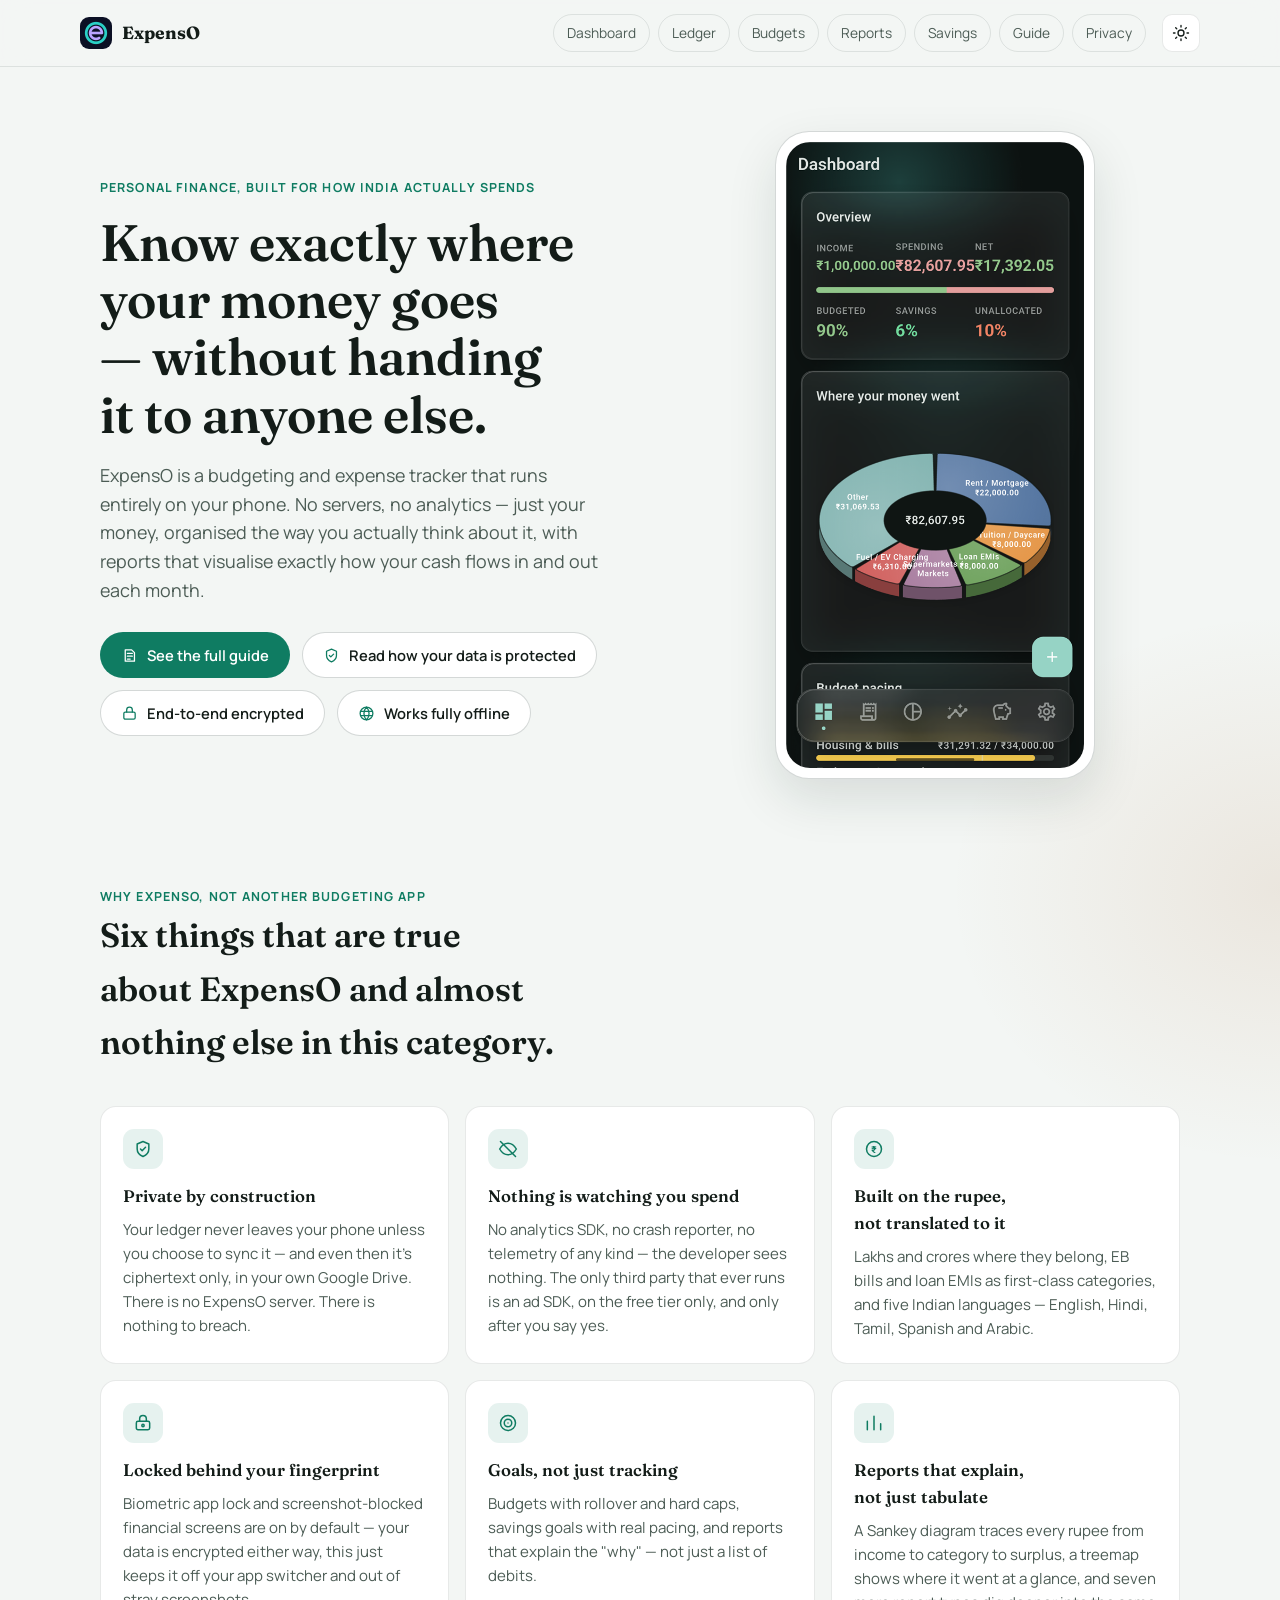
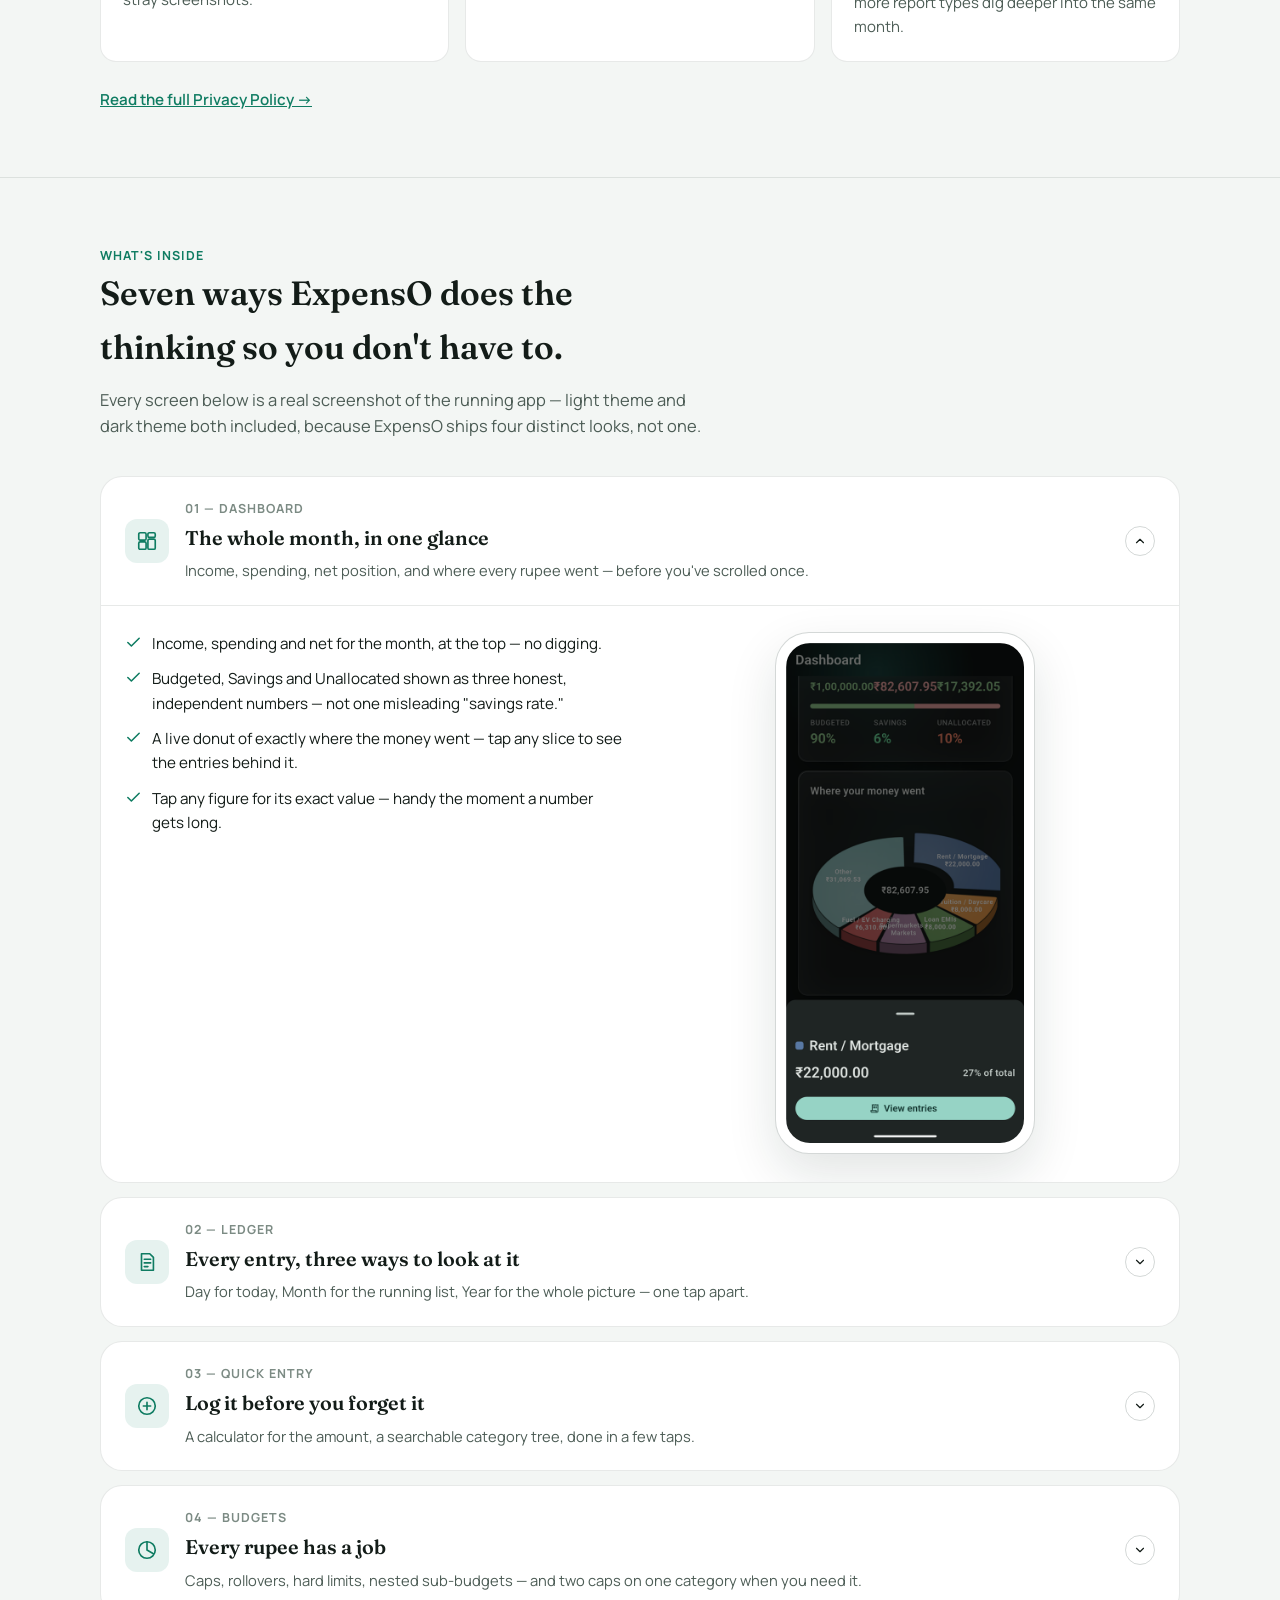
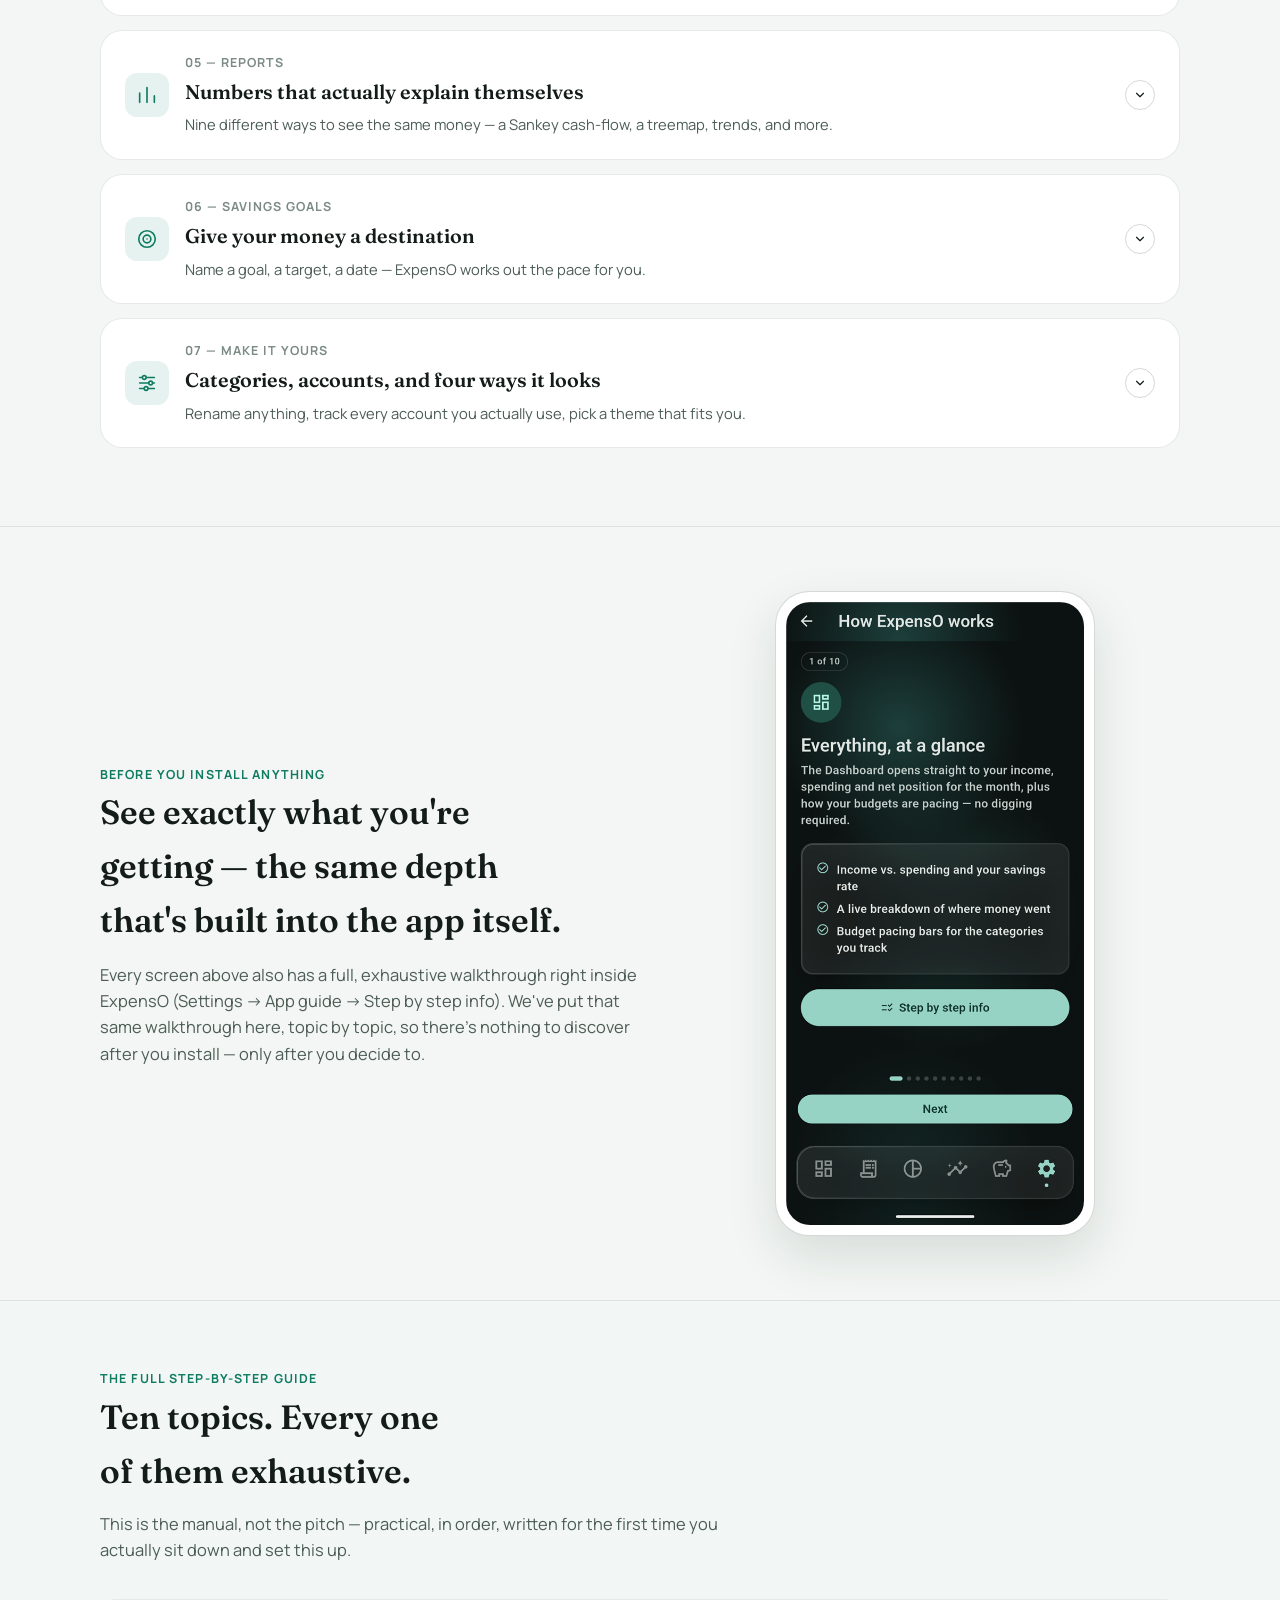
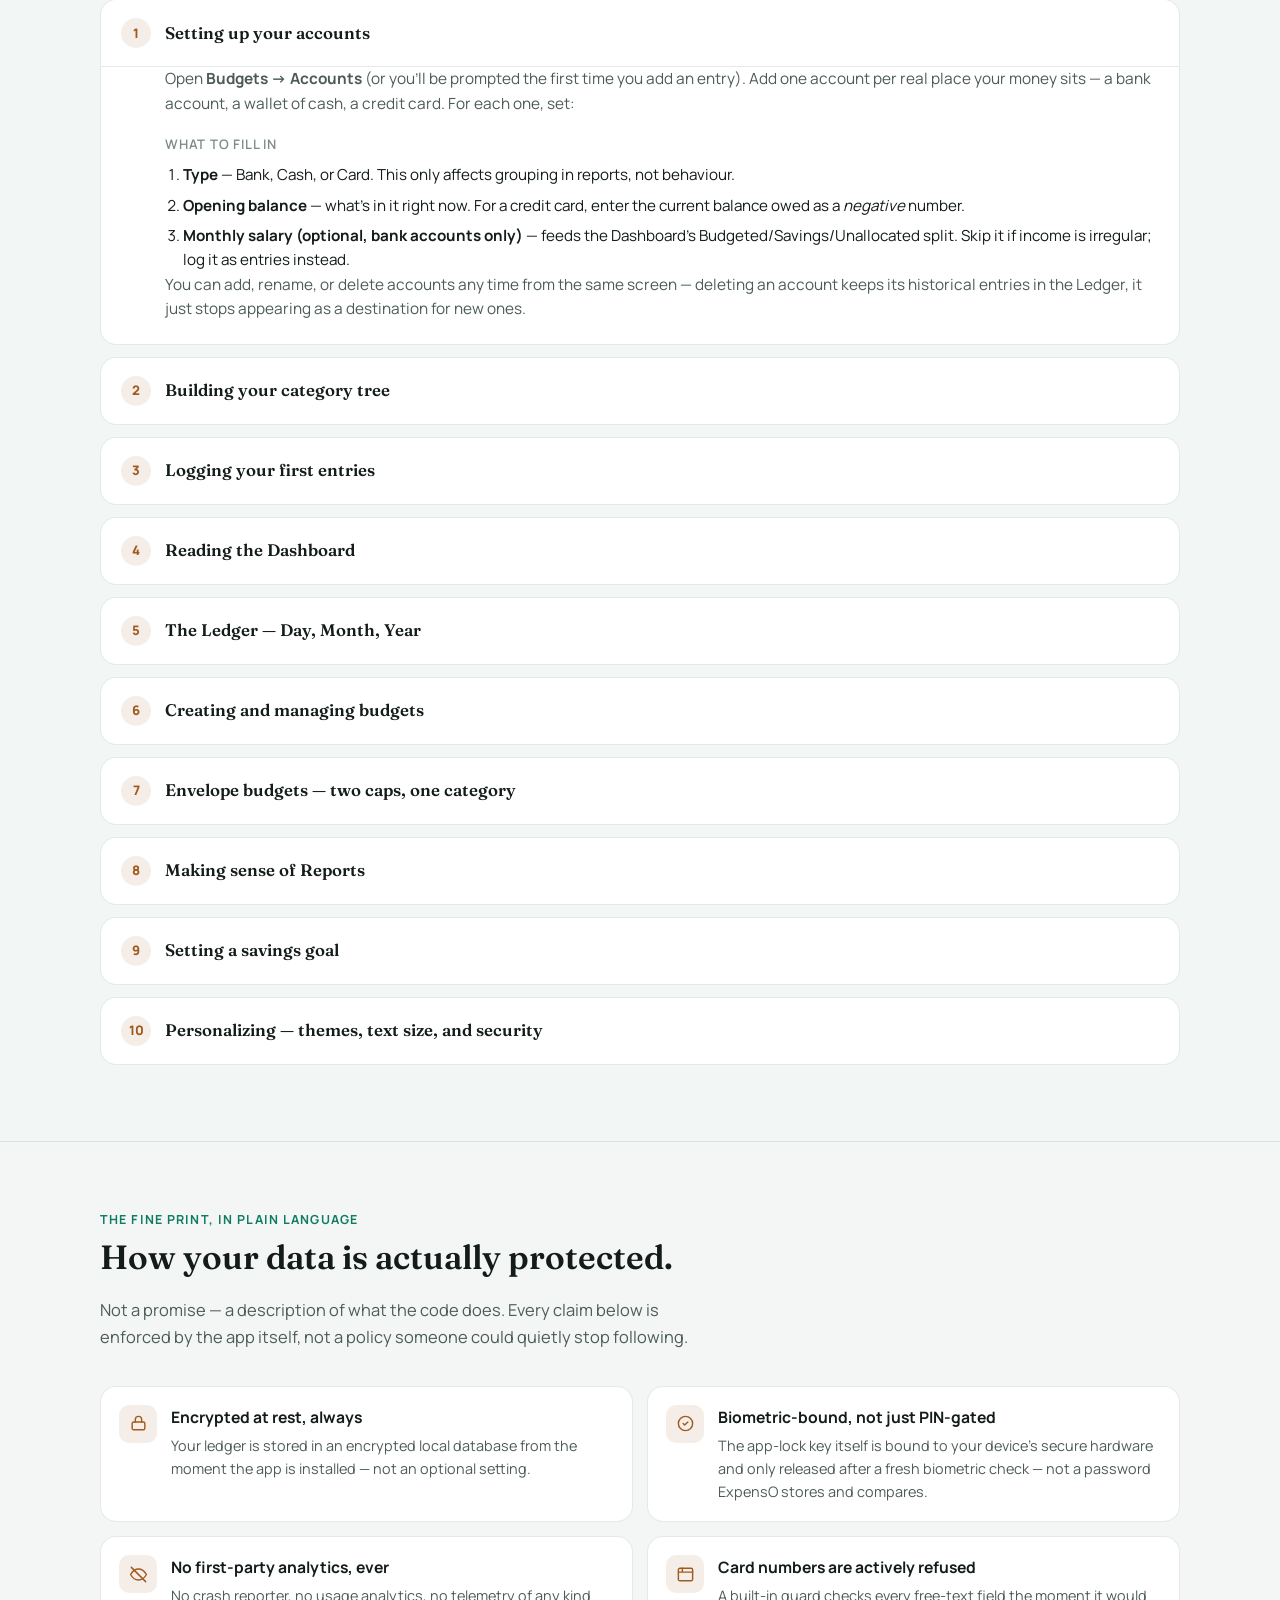
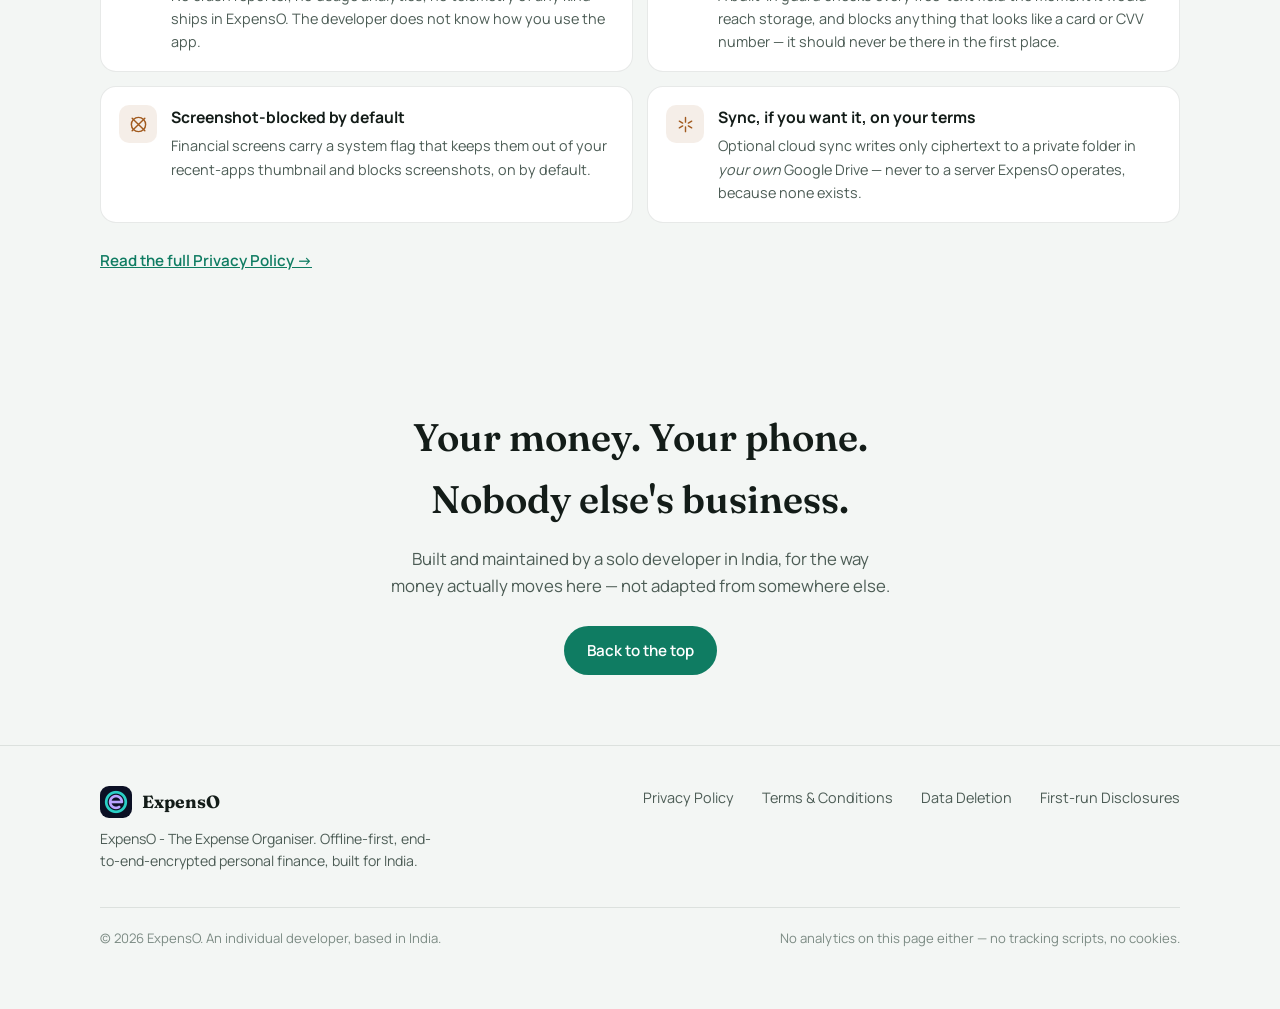
==== index.html @ 87be59f3 "Revise landing page: real app icon, drop payment/lifestyle copy, unify hero pills - Header/footer ma" ====
<!doctype html>
<html lang="en">
<head>
<meta charset="utf-8">
<meta name="viewport" content="width=device-width, initial-scale=1">
<title>ExpensO — the offline, encrypted expense tracker built for how India spends</title>
<meta name="description" content="ExpensO is a budgeting and expense-tracking app that runs entirely on your phone — no servers, no analytics. EMIs and EB bills as real categories, envelope budgets, and reports that visualise your cash flow, from a Sankey diagram to a spending treemap.">
<meta property="og:type" content="website">
<meta property="og:title" content="ExpensO — the offline, encrypted expense tracker built for India">
<meta property="og:description" content="Know exactly where your money goes, without handing it to anyone else. No servers, no analytics — just clear reports on how your money actually flows.">
<meta property="og:image" content="images/social-card.png">
<meta name="twitter:card" content="summary_large_image">
<link rel="icon" type="image/png" href="images/app-icon.png">
<link rel="apple-touch-icon" href="images/app-icon.png">
<link rel="stylesheet" href="landing.css">
</head>
<body>

<header class="site">
  <div class="wrap bar">
    <a class="brand" href="#top"><img class="mark" src="images/app-icon.png" width="32" height="32" alt="" loading="eager"> ExpensO</a>
    <nav class="chipnav" aria-label="Section navigation">
      <a href="#dashboard">Dashboard</a>
      <a href="#ledger">Ledger</a>
      <a href="#budgets">Budgets</a>
      <a href="#reports">Reports</a>
      <a href="#savings">Savings</a>
      <a href="#guide">Guide</a>
      <a href="#security">Privacy</a>
    </nav>
    <button class="theme-toggle" id="theme-toggle" type="button" aria-label="Toggle light and dark theme">
      <svg class="i-moon" viewBox="0 0 24 24" fill="none" stroke="currentColor" stroke-width="1.8" stroke-linecap="round" stroke-linejoin="round"><path d="M21 12.8A9 9 0 1 1 11.2 3a7 7 0 0 0 9.8 9.8z"/></svg>
      <svg class="i-sun" viewBox="0 0 24 24" fill="none" stroke="currentColor" stroke-width="1.8" stroke-linecap="round" stroke-linejoin="round"><circle cx="12" cy="12" r="4"/><path d="M12 2v2M12 20v2M4.9 4.9l1.4 1.4M17.7 17.7l1.4 1.4M2 12h2M20 12h2M4.9 19.1l1.4-1.4M17.7 6.3l1.4-1.4"/></svg>
    </button>
  </div>
</header>

<main id="top">

  <!-- ============================================================ HERO -->
  <section class="hero no-border">
    <div class="wrap hero-grid">
      <div>
        <span class="eyebrow">Personal finance, built for how India actually spends</span>
        <h1>Know exactly where your money goes — without handing it to anyone else.</h1>
        <p class="lede">ExpensO is a budgeting and expense tracker that runs entirely on your phone. No servers, no analytics — just your money, organised the way you actually think about it, with reports that visualise exactly how your cash flows in and out each month.</p>
        <div class="pill-row">
          <a class="pill pill-primary" href="#guide"><svg viewBox="0 0 24 24" fill="none" stroke="currentColor" stroke-width="1.8" stroke-linecap="round" stroke-linejoin="round"><path d="M6 4h9l4 4v12H6z"/><path d="M9 9h7M9 13h7M9 17h4"/></svg>See the full guide</a>
          <a class="pill" href="#security"><svg viewBox="0 0 24 24" fill="none" stroke="currentColor" stroke-width="1.8" stroke-linecap="round" stroke-linejoin="round"><path d="M12 3l7 3v6c0 5-3.5 7.5-7 9-3.5-1.5-7-4-7-9V6z"/><path d="M9 12l2 2 4-4"/></svg>Read how your data is protected</a>
          <span class="pill"><svg viewBox="0 0 24 24" fill="none" stroke="currentColor" stroke-width="1.8" stroke-linecap="round" stroke-linejoin="round"><rect x="4" y="10" width="16" height="10" rx="2"/><path d="M8 10V7a4 4 0 0 1 8 0v3"/></svg>End-to-end encrypted</span>
          <span class="pill"><svg viewBox="0 0 24 24" fill="none" stroke="currentColor" stroke-width="1.8" stroke-linecap="round" stroke-linejoin="round"><circle cx="12" cy="12" r="9"/><path d="M4.6 9h14.8M4.6 15h14.8M12 3a13 13 0 0 1 0 18M12 3a13 13 0 0 0 0 18"/></svg>Works fully offline</span>
        </div>
      </div>
      <div class="hero-visual">
        <div class="phone phone-lg">
          <img src="images/dashboard-overview.png" width="560" height="1177" alt="ExpensO Dashboard showing ₹1,00,000 income, ₹82,607.95 spending, a Budgeted/Savings/Unallocated split, and a donut chart of where the money went">
        </div>
      </div>
    </div>
  </section>

  <!-- ============================================================ TRUST -->
  <section id="security-preview" class="no-border">
    <div class="wrap">
      <div class="section-head">
        <span class="eyebrow">Why ExpensO, not another budgeting app</span>
        <h2>Six things that are true about ExpensO and almost nothing else in this category.</h2>
      </div>
      <div class="trust-grid">
        <div class="trust-card">
          <span class="icon"><svg viewBox="0 0 24 24" fill="none" stroke="currentColor" stroke-width="1.8" stroke-linecap="round" stroke-linejoin="round"><path d="M12 3l7 3v6c0 5-3.5 7.5-7 9-3.5-1.5-7-4-7-9V6z"/><path d="M9 12l2 2 4-4"/></svg></span>
          <h3>Private by construction</h3>
          <p>Your ledger never leaves your phone unless you choose to sync it — and even then it's ciphertext only, in your own Google Drive. There is no ExpensO server. There is nothing to breach.</p>
        </div>
        <div class="trust-card">
          <span class="icon"><svg viewBox="0 0 24 24" fill="none" stroke="currentColor" stroke-width="1.8" stroke-linecap="round" stroke-linejoin="round"><path d="M2 12s4-7 10-7 10 7 10 7-4 7-10 7S2 12 2 12z"/><line x1="3" y1="3" x2="21" y2="21"/></svg></span>
          <h3>Nothing is watching you spend</h3>
          <p>No analytics SDK, no crash reporter, no telemetry of any kind — the developer sees nothing. The only third party that ever runs is an ad SDK, on the free tier only, and only after you say yes.</p>
        </div>
        <div class="trust-card">
          <span class="icon"><svg viewBox="0 0 24 24" fill="none" stroke="currentColor" stroke-width="1.8" stroke-linecap="round" stroke-linejoin="round"><circle cx="12" cy="12" r="9"/><text x="12" y="16.5" font-family="Manrope, sans-serif" font-size="11" font-weight="800" text-anchor="middle" fill="currentColor" stroke="none">₹</text></svg></span>
          <h3>Built on the rupee, not translated to it</h3>
          <p>Lakhs and crores where they belong, EB bills and loan EMIs as first-class categories, and five Indian languages — English, Hindi, Tamil, Spanish and Arabic.</p>
        </div>
        <div class="trust-card">
          <span class="icon"><svg viewBox="0 0 24 24" fill="none" stroke="currentColor" stroke-width="1.8" stroke-linecap="round" stroke-linejoin="round"><rect x="4" y="10" width="16" height="10" rx="2"/><path d="M8 10V7a4 4 0 0 1 8 0v3"/><circle cx="12" cy="15" r="1.4"/></svg></span>
          <h3>Locked behind your fingerprint</h3>
          <p>Biometric app lock and screenshot-blocked financial screens are on by default — your data is encrypted either way, this just keeps it off your app switcher and out of stray screenshots.</p>
        </div>
        <div class="trust-card">
          <span class="icon"><svg viewBox="0 0 24 24" fill="none" stroke="currentColor" stroke-width="1.8" stroke-linecap="round" stroke-linejoin="round"><circle cx="12" cy="12" r="9"/><circle cx="12" cy="12" r="4.5"/><circle cx="12" cy="12" r="0.8" fill="currentColor" stroke="none"/></svg></span>
          <h3>Goals, not just tracking</h3>
          <p>Budgets with rollover and hard caps, savings goals with real pacing, and reports that explain the "why" — not just a list of debits.</p>
        </div>
        <div class="trust-card">
          <span class="icon"><svg viewBox="0 0 24 24" fill="none" stroke="currentColor" stroke-width="1.8" stroke-linecap="round" stroke-linejoin="round"><path d="M4 20V10M12 20V4M20 20v-7"/></svg></span>
          <h3>Reports that explain, not just tabulate</h3>
          <p>A Sankey diagram traces every rupee from income to category to surplus, a treemap shows where it went at a glance, and seven more report types dig deeper into the same month.</p>
        </div>
      </div>
      <a class="trust-link" href="privacy.html">Read the full Privacy Policy →</a>
    </div>
  </section>

  <!-- ========================================================= FEATURES -->
  <section id="features">
    <div class="wrap">
      <div class="section-head">
        <span class="eyebrow">What's inside</span>
        <h2>Seven ways ExpensO does the thinking so you don't have to.</h2>
        <p>Every screen below is a real screenshot of the running app — light theme and dark theme both included, because ExpensO ships four distinct looks, not one.</p>
      </div>

      <!-- 1. DASHBOARD -->
      <details class="feature" id="dashboard" open>
        <summary>
          <span class="f-icon"><svg viewBox="0 0 24 24" fill="none" stroke="currentColor" stroke-width="1.8" stroke-linecap="round" stroke-linejoin="round"><rect x="3" y="3" width="8" height="8" rx="1.5"/><rect x="13" y="3" width="8" height="5" rx="1.5"/><rect x="13" y="10" width="8" height="11" rx="1.5"/><rect x="3" y="13" width="8" height="8" rx="1.5"/></svg></span>
          <span class="f-head">
            <span class="f-num">01 — DASHBOARD</span>
            <span class="f-title">The whole month, in one glance</span>
            <span class="f-teaser">Income, spending, net position, and where every rupee went — before you've scrolled once.</span>
          </span>
          <span class="chev"><svg viewBox="0 0 24 24" fill="none" stroke="currentColor" stroke-width="2" stroke-linecap="round" stroke-linejoin="round"><path d="M6 9l6 6 6-6"/></svg></span>
        </summary>
        <div class="f-body">
          <div class="f-content">
            <ul>
              <li><svg viewBox="0 0 24 24" fill="none" stroke="currentColor" stroke-width="2.2" stroke-linecap="round" stroke-linejoin="round"><path d="M20 6L9 17l-5-5"/></svg>Income, spending and net for the month, at the top — no digging.</li>
              <li><svg viewBox="0 0 24 24" fill="none" stroke="currentColor" stroke-width="2.2" stroke-linecap="round" stroke-linejoin="round"><path d="M20 6L9 17l-5-5"/></svg>Budgeted, Savings and Unallocated shown as three honest, independent numbers — not one misleading "savings rate."</li>
              <li><svg viewBox="0 0 24 24" fill="none" stroke="currentColor" stroke-width="2.2" stroke-linecap="round" stroke-linejoin="round"><path d="M20 6L9 17l-5-5"/></svg>A live donut of exactly where the money went — tap any slice to see the entries behind it.</li>
              <li><svg viewBox="0 0 24 24" fill="none" stroke="currentColor" stroke-width="2.2" stroke-linecap="round" stroke-linejoin="round"><path d="M20 6L9 17l-5-5"/></svg>Tap any figure for its exact value — handy the moment a number gets long.</li>
            </ul>
            <div class="phone shot-single">
              <img src="images/dashboard-drilldown.png" width="560" height="1176" loading="lazy" alt="Dashboard donut chart expanded to show Rent / Mortgage — ₹22,000.00, 27% of total, with a View entries button">
            </div>
          </div>
        </div>
      </details>

      <!-- 2. LEDGER -->
      <details class="feature" id="ledger">
        <summary>
          <span class="f-icon"><svg viewBox="0 0 24 24" fill="none" stroke="currentColor" stroke-width="1.8" stroke-linecap="round" stroke-linejoin="round"><path d="M6 3h9l4 4v14H6z"/><path d="M9 9h7M9 13h7M9 17h4"/></svg></span>
          <span class="f-head">
            <span class="f-num">02 — LEDGER</span>
            <span class="f-title">Every entry, three ways to look at it</span>
            <span class="f-teaser">Day for today, Month for the running list, Year for the whole picture — one tap apart.</span>
          </span>
          <span class="chev"><svg viewBox="0 0 24 24" fill="none" stroke="currentColor" stroke-width="2" stroke-linecap="round" stroke-linejoin="round"><path d="M6 9l6 6 6-6"/></svg></span>
        </summary>
        <div class="f-body">
          <div class="f-content">
            <ul>
              <li><svg viewBox="0 0 24 24" fill="none" stroke="currentColor" stroke-width="2.2" stroke-linecap="round" stroke-linejoin="round"><path d="M20 6L9 17l-5-5"/></svg>Day view for a single day, Month for the running list, Year for a month-by-month income/expense table.</li>
              <li><svg viewBox="0 0 24 24" fill="none" stroke="currentColor" stroke-width="2.2" stroke-linecap="round" stroke-linejoin="round"><path d="M20 6L9 17l-5-5"/></svg>Genuine multi-script support — log a payee in Hindi, Tamil, Arabic, or any script your keyboard offers.</li>
              <li><svg viewBox="0 0 24 24" fill="none" stroke="currentColor" stroke-width="2.2" stroke-linecap="round" stroke-linejoin="round"><path d="M20 6L9 17l-5-5"/></svg>Every row shows its category and sub-category — edit or delete inline, no extra screen.</li>
            </ul>
            <div class="shot-gallery">
              <div class="phone"><img src="images/ledger-day.png" width="560" height="1180" loading="lazy" alt="Ledger Day view for Fri, Sep 18, 2026 showing three entries including a Hindi payee"></div>
              <div class="phone"><img src="images/ledger-month.png" width="560" height="1180" loading="lazy" alt="Ledger Month view for September 2026 listing entries with category and amount"></div>
              <div class="phone"><img src="images/ledger-year.png" width="560" height="1176" loading="lazy" alt="Ledger Year view for 2026 showing income and expense totals per month"></div>
            </div>
          </div>
        </div>
      </details>

      <!-- 3. QUICK ENTRY -->
      <details class="feature" id="quick-entry">
        <summary>
          <span class="f-icon"><svg viewBox="0 0 24 24" fill="none" stroke="currentColor" stroke-width="1.8" stroke-linecap="round" stroke-linejoin="round"><circle cx="12" cy="12" r="9"/><path d="M12 8v8M8 12h8"/></svg></span>
          <span class="f-head">
            <span class="f-num">03 — QUICK ENTRY</span>
            <span class="f-title">Log it before you forget it</span>
            <span class="f-teaser">A calculator for the amount, a searchable category tree, done in a few taps.</span>
          </span>
          <span class="chev"><svg viewBox="0 0 24 24" fill="none" stroke="currentColor" stroke-width="2" stroke-linecap="round" stroke-linejoin="round"><path d="M6 9l6 6 6-6"/></svg></span>
        </summary>
        <div class="f-body">
          <div class="f-content">
            <ul>
              <li><svg viewBox="0 0 24 24" fill="none" stroke="currentColor" stroke-width="2.2" stroke-linecap="round" stroke-linejoin="round"><path d="M20 6L9 17l-5-5"/></svg>A calculator-style amount field — never the system numeric keyboard, never a typo in the amount.</li>
              <li><svg viewBox="0 0 24 24" fill="none" stroke="currentColor" stroke-width="2.2" stroke-linecap="round" stroke-linejoin="round"><path d="M20 6L9 17l-5-5"/></svg>Categories load collapsed so the list stays short — search reveals a match instantly, wherever it's nested.</li>
              <li><svg viewBox="0 0 24 24" fill="none" stroke="currentColor" stroke-width="2.2" stroke-linecap="round" stroke-linejoin="round"><path d="M20 6L9 17l-5-5"/></svg>One toggle between Expense and Income, same screen.</li>
              <li><svg viewBox="0 0 24 24" fill="none" stroke="currentColor" stroke-width="2.2" stroke-linecap="round" stroke-linejoin="round"><path d="M20 6L9 17l-5-5"/></svg>If a category has more than one budget (see Envelope budgets below), you're asked which one this entry belongs to — right here, not later.</li>
            </ul>
            <div class="shot-gallery">
              <div class="phone"><img src="images/quick-entry-expense.png" width="560" height="1183" loading="lazy" alt="New entry sheet set to Expense with a collapsible category list"></div>
              <div class="phone"><img src="images/quick-entry-income.png" width="560" height="1183" loading="lazy" alt="New entry sheet set to Income showing Salary, Business, Interest / Dividends, Refunds, Other Income and One-off / Windfall"></div>
            </div>
          </div>
        </div>
      </details>

      <!-- 4. BUDGETS -->
      <details class="feature" id="budgets">
        <summary>
          <span class="f-icon"><svg viewBox="0 0 24 24" fill="none" stroke="currentColor" stroke-width="1.8" stroke-linecap="round" stroke-linejoin="round"><circle cx="12" cy="12" r="9"/><path d="M12 3v9l7 4"/></svg></span>
          <span class="f-head">
            <span class="f-num">04 — BUDGETS</span>
            <span class="f-title">Every rupee has a job</span>
            <span class="f-teaser">Caps, rollovers, hard limits, nested sub-budgets — and two caps on one category when you need it.</span>
          </span>
          <span class="chev"><svg viewBox="0 0 24 24" fill="none" stroke="currentColor" stroke-width="2" stroke-linecap="round" stroke-linejoin="round"><path d="M6 9l6 6 6-6"/></svg></span>
        </summary>
        <div class="f-body">
          <div class="f-content">
            <ul>
              <li><svg viewBox="0 0 24 24" fill="none" stroke="currentColor" stroke-width="2.2" stroke-linecap="round" stroke-linejoin="round"><path d="M20 6L9 17l-5-5"/></svg>Rollover budgets carry unspent money into next month automatically.</li>
              <li><svg viewBox="0 0 24 24" fill="none" stroke="currentColor" stroke-width="2.2" stroke-linecap="round" stroke-linejoin="round"><path d="M20 6L9 17l-5-5"/></svg>Hard caps warn you before an entry would breach the limit.</li>
              <li><svg viewBox="0 0 24 24" fill="none" stroke="currentColor" stroke-width="2.2" stroke-linecap="round" stroke-linejoin="round"><path d="M20 6L9 17l-5-5"/></svg>Nest sub-budgets under a parent — "Transport" as a whole, "Fuel" tracked underneath it.</li>
              <li><svg viewBox="0 0 24 24" fill="none" stroke="currentColor" stroke-width="2.2" stroke-linecap="round" stroke-linejoin="round"><path d="M20 6L9 17l-5-5"/></svg><strong style="color: var(--ink)">Envelope budgets</strong> — need Bike petrol and Car petrol tracked separately, even though both are "Fuel"? Give the category two budgets. Each one paces independently.</li>
            </ul>
            <div>
              <div class="phone">
                <img id="budgets-shot" src="images/budgets-dark.png" width="560" height="1179" loading="lazy" alt="Budgets screen showing Monthly plan, Housing & bills, Eating out & groceries, and Transport with Car petrol / Bike petrol envelope budgets">
              </div>
              <div class="shot-toggle" data-shot-toggle="budgets-shot">
                <div class="seg">
                  <button type="button" data-src="images/budgets-dark.png" aria-pressed="true">Vault Aurora</button>
                  <button type="button" data-src="images/budgets-light.png" aria-pressed="false">Ledger Ink</button>
                </div>
              </div>
              <p class="f-note">Creating a budget takes one sheet — name, category, monthly limit, rollover and hard-cap switches:</p>
              <div class="phone shot-single" style="margin-top: 12px;">
                <img src="images/budgets-create.png" width="560" height="1177" loading="lazy" alt="New budget sheet with Name, Applies to, Monthly limit, Roll unspent money into next month, and Hard cap">
              </div>
            </div>
          </div>
        </div>
      </details>

      <!-- 5. REPORTS -->
      <details class="feature" id="reports">
        <summary>
          <span class="f-icon"><svg viewBox="0 0 24 24" fill="none" stroke="currentColor" stroke-width="1.8" stroke-linecap="round" stroke-linejoin="round"><path d="M4 20V10M12 20V4M20 20v-7"/></svg></span>
          <span class="f-head">
            <span class="f-num">05 — REPORTS</span>
            <span class="f-title">Numbers that actually explain themselves</span>
            <span class="f-teaser">Nine different ways to see the same money — a Sankey cash-flow, a treemap, trends, and more.</span>
          </span>
          <span class="chev"><svg viewBox="0 0 24 24" fill="none" stroke="currentColor" stroke-width="2" stroke-linecap="round" stroke-linejoin="round"><path d="M6 9l6 6 6-6"/></svg></span>
        </summary>
        <div class="f-body">
          <div class="f-content">
            <ul>
              <li><svg viewBox="0 0 24 24" fill="none" stroke="currentColor" stroke-width="2.2" stroke-linecap="round" stroke-linejoin="round"><path d="M20 6L9 17l-5-5"/></svg><strong style="color: var(--ink)">Cash flow</strong> — a Sankey diagram: salary and interest flowing in, every category flowing out, the surplus flowing to "Unaccounted."</li>
              <li><svg viewBox="0 0 24 24" fill="none" stroke="currentColor" stroke-width="2.2" stroke-linecap="round" stroke-linejoin="round"><path d="M20 6L9 17l-5-5"/></svg><strong style="color: var(--ink)">Where your money went</strong> — a treemap sized by spend, and a ranked category list beside it.</li>
              <li><svg viewBox="0 0 24 24" fill="none" stroke="currentColor" stroke-width="2.2" stroke-linecap="round" stroke-linejoin="round"><path d="M20 6L9 17l-5-5"/></svg>Monthly trend, top merchants, spending by tag, by account, budget vs. actual, a daily heatmap, recurring vs. one-off, and net-worth trend.</li>
              <li><svg viewBox="0 0 24 24" fill="none" stroke="currentColor" stroke-width="2.2" stroke-linecap="round" stroke-linejoin="round"><path d="M20 6L9 17l-5-5"/></svg>Every report opens fullscreen and pinch-zooms — built for a real screen, not a squint.</li>
            </ul>
            <div>
              <div class="phone">
                <img id="reports-shot" src="images/cashflow-dark.png" width="560" height="1168" loading="lazy" alt="Cash flow Sankey diagram showing Salary flowing into Housing, Bills & Utilities, Unaccounted, Debt & Investments, and more categories">
              </div>
              <div class="shot-toggle" data-shot-toggle="reports-shot">
                <div class="seg">
                  <button type="button" data-src="images/cashflow-dark.png" aria-pressed="true">Vault Aurora</button>
                  <button type="button" data-src="images/cashflow-light.png" aria-pressed="false">Ledger Ink</button>
                </div>
              </div>
            </div>
          </div>
          <div class="shot-gallery" style="margin-top: 22px;">
            <div class="phone"><img src="images/spending-treemap.png" width="560" height="1179" loading="lazy" alt="Where your money went treemap, sized by category spend"></div>
            <div class="phone"><img src="images/spending-by-category.png" width="560" height="1170" loading="lazy" alt="Spending by category report ranked biggest first"></div>
            <div class="phone"><img src="images/spending-by-tag.png" width="560" height="1170" loading="lazy" alt="Spending by tag report showing Goa trip, Reimbursable and Gifts"></div>
            <div class="phone"><img src="images/reports-list.png" width="560" height="1173" loading="lazy" alt="Full list of report types: Monthly trend, Top merchants, Spending by tag, Spending by account, Budget vs actual, Daily heatmap, Recurring vs one-off, Net-worth trend"></div>
          </div>
        </div>
      </details>

      <!-- 6. SAVINGS -->
      <details class="feature" id="savings">
        <summary>
          <span class="f-icon"><svg viewBox="0 0 24 24" fill="none" stroke="currentColor" stroke-width="1.8" stroke-linecap="round" stroke-linejoin="round"><circle cx="12" cy="12" r="9"/><circle cx="12" cy="12" r="4.2"/><circle cx="12" cy="12" r="0.9" fill="currentColor" stroke="none"/></svg></span>
          <span class="f-head">
            <span class="f-num">06 — SAVINGS GOALS</span>
            <span class="f-title">Give your money a destination</span>
            <span class="f-teaser">Name a goal, a target, a date — ExpensO works out the pace for you.</span>
          </span>
          <span class="chev"><svg viewBox="0 0 24 24" fill="none" stroke="currentColor" stroke-width="2" stroke-linecap="round" stroke-linejoin="round"><path d="M6 9l6 6 6-6"/></svg></span>
        </summary>
        <div class="f-body">
          <div class="f-content">
            <ul>
              <li><svg viewBox="0 0 24 24" fill="none" stroke="currentColor" stroke-width="2.2" stroke-linecap="round" stroke-linejoin="round"><path d="M20 6L9 17l-5-5"/></svg>As many goals as you want — a home, a car, an emergency fund.</li>
              <li><svg viewBox="0 0 24 24" fill="none" stroke="currentColor" stroke-width="2.2" stroke-linecap="round" stroke-linejoin="round"><path d="M20 6L9 17l-5-5"/></svg>Set a target amount and a target date — see the days remaining and the percentage there, always current.</li>
              <li><svg viewBox="0 0 24 24" fill="none" stroke="currentColor" stroke-width="2.2" stroke-linecap="round" stroke-linejoin="round"><path d="M20 6L9 17l-5-5"/></svg>Pairs naturally with a "Savings" budget category, so the Dashboard's Savings% reflects money you actually moved, not a guess.</li>
            </ul>
            <div class="phone shot-single">
              <img src="images/savings-goals.png" width="560" height="1171" loading="lazy" alt="Savings screen showing Sweet Home goal at ₹0 of ₹1,00,00,000 and Car goal at ₹0 of ₹20,00,000">
            </div>
          </div>
        </div>
      </details>

      <!-- 7. PERSONALIZE -->
      <details class="feature" id="personalize">
        <summary>
          <span class="f-icon"><svg viewBox="0 0 24 24" fill="none" stroke="currentColor" stroke-width="1.8" stroke-linecap="round" stroke-linejoin="round"><line x1="4" y1="6" x2="20" y2="6"/><circle cx="9" cy="6" r="2" fill="var(--surface)"/><line x1="4" y1="12" x2="20" y2="12"/><circle cx="16" cy="12" r="2" fill="var(--surface)"/><line x1="4" y1="18" x2="20" y2="18"/><circle cx="11" cy="18" r="2" fill="var(--surface)"/></svg></span>
          <span class="f-head">
            <span class="f-num">07 — MAKE IT YOURS</span>
            <span class="f-title">Categories, accounts, and four ways it looks</span>
            <span class="f-teaser">Rename anything, track every account you actually use, pick a theme that fits you.</span>
          </span>
          <span class="chev"><svg viewBox="0 0 24 24" fill="none" stroke="currentColor" stroke-width="2" stroke-linecap="round" stroke-linejoin="round"><path d="M6 9l6 6 6-6"/></svg></span>
        </summary>
        <div class="f-body">
          <div class="f-content">
            <ul>
              <li><svg viewBox="0 0 24 24" fill="none" stroke="currentColor" stroke-width="2.2" stroke-linecap="round" stroke-linejoin="round"><path d="M20 6L9 17l-5-5"/></svg>Rename any category, and add up to two of your own top-level ones — each with up to six sub-categories.</li>
              <li><svg viewBox="0 0 24 24" fill="none" stroke="currentColor" stroke-width="2.2" stroke-linecap="round" stroke-linejoin="round"><path d="M20 6L9 17l-5-5"/></svg>Track bank, cash and card accounts side by side, each with its own opening balance.</li>
              <li><svg viewBox="0 0 24 24" fill="none" stroke="currentColor" stroke-width="2.2" stroke-linecap="round" stroke-linejoin="round"><path d="M20 6L9 17l-5-5"/></svg>Four full themes — Classic, Vault Aurora, Daylight Frost, Ledger Ink — plus adjustable text size.</li>
            </ul>
            <div class="shot-gallery">
              <div class="phone"><img src="images/category-manager.png" width="560" height="1183" loading="lazy" alt="Category Manager showing Housing, Bills & Utilities expanded with its sub-categories"></div>
              <div class="phone"><img src="images/account-manager.png" width="560" height="1178" loading="lazy" alt="Accounts screen showing Everyday Checking, Wallet (cash) and Rewards Card"></div>
              <div class="phone"><img src="images/themes.png" width="560" height="650" loading="lazy" alt="Appearance settings showing four themes: Classic, Vault Aurora, Daylight Frost, and Ledger Ink"></div>
            </div>
          </div>
        </div>
      </details>

    </div>
  </section>

  <!-- ======================================================= GUIDE-LEAD -->
  <section>
    <div class="wrap hero-grid">
      <div>
        <span class="eyebrow">Before you install anything</span>
        <h2 style="font-size: clamp(1.6rem, 3vw, 2.1rem); margin-bottom: 14px;">See exactly what you're getting — the same depth that's built into the app itself.</h2>
        <p style="font-size: 1.03rem;">Every screen above also has a full, exhaustive walkthrough right inside ExpensO (Settings → App guide → Step by step info). We've put that same walkthrough here, topic by topic, so there's nothing to discover after you install — only after you decide to.</p>
      </div>
      <div class="phone phone-lg">
        <img src="images/in-app-guide.png" width="560" height="1171" loading="lazy" alt="How ExpensO works — in-app guide, slide 1 of 10, Everything at a glance, with a Step by step info button">
      </div>
    </div>
  </section>

  <!-- ========================================================= GUIDE-Z -->
  <section id="guide" class="guide-zone">
    <div class="wrap">
      <div class="section-head">
        <span class="eyebrow">The full step-by-step guide</span>
        <h2>Ten topics. Every one of them exhaustive.</h2>
        <p>This is the manual, not the pitch — practical, in order, written for the first time you actually sit down and set this up.</p>
      </div>

      <details class="guide-item" open>
        <summary><span class="g-num">1</span> Setting up your accounts<span class="chev"><svg viewBox="0 0 24 24" fill="none" stroke="currentColor" stroke-width="2" stroke-linecap="round" stroke-linejoin="round"><path d="M6 9l6 6 6-6"/></svg></span></summary>
        <div class="guide-body">
          <p>Open <strong>Budgets → Accounts</strong> (or you'll be prompted the first time you add an entry). Add one account per real place your money sits — a bank account, a wallet of cash, a credit card. For each one, set:</p>
          <h4>What to fill in</h4>
          <ol>
            <li><strong>Type</strong> — Bank, Cash, or Card. This only affects grouping in reports, not behaviour.</li>
            <li><strong>Opening balance</strong> — what's in it right now. For a credit card, enter the current balance owed as a <em>negative</em> number.</li>
            <li><strong>Monthly salary (optional, bank accounts only)</strong> — feeds the Dashboard's Budgeted/Savings/Unallocated split. Skip it if income is irregular; log it as entries instead.</li>
          </ol>
          <p>You can add, rename, or delete accounts any time from the same screen — deleting an account keeps its historical entries in the Ledger, it just stops appearing as a destination for new ones.</p>
        </div>
      </details>

      <details class="guide-item">
        <summary><span class="g-num">2</span> Building your category tree<span class="chev"><svg viewBox="0 0 24 24" fill="none" stroke="currentColor" stroke-width="2" stroke-linecap="round" stroke-linejoin="round"><path d="M6 9l6 6 6-6"/></svg></span></summary>
        <div class="guide-body">
          <p>ExpensO ships with eight expense categories and one income category already built for an Indian household — Housing, Food, Transport, Shopping, Entertainment, Health, Family & Education, and Debt & Investments — each with five ready-made sub-categories (Rent, EB bill, Fuel, Tuition, Loan EMIs, and so on).</p>
          <h4>Making it yours</h4>
          <ol>
            <li>Go to <strong>Settings → Category Manager</strong>.</li>
            <li>Tap the pencil on any category or sub-category to rename it in place — your historical entries update to match automatically.</li>
            <li>Need something that doesn't exist yet? You can add up to <strong>two of your own top-level categories</strong> (across expense and income combined), each with up to six sub-categories of your own.</li>
          </ol>
          <p>Category ids are stable once created — renaming is instant and safe, but plan your two custom top-level slots deliberately, since they're the two you get.</p>
        </div>
      </details>

      <details class="guide-item">
        <summary><span class="g-num">3</span> Logging your first entries<span class="chev"><svg viewBox="0 0 24 24" fill="none" stroke="currentColor" stroke-width="2" stroke-linecap="round" stroke-linejoin="round"><path d="M6 9l6 6 6-6"/></svg></span></summary>
        <div class="guide-body">
          <p>Tap the <strong>+</strong> button from Dashboard or Ledger. Choose <strong>Expense</strong> or <strong>Income</strong> at the top — everything below adapts to that choice.</p>
          <h4>Step by step</h4>
          <ol>
            <li>Tap the amount field — a calculator sheet opens. Type the amount and confirm; the system keyboard is never used for money, so there's no risk of a stray decimal.</li>
            <li>Pick a category. The list loads fully collapsed for a clean first look — tap a parent's chevron to expand it, or just start typing in Search to jump straight to a match, expanded or not.</li>
            <li>Pick the account the money moved through.</li>
            <li>If that category currently has more than one active budget (see Envelope budgets), you'll be asked which one this entry counts against — this is the only extra step, and only when it's genuinely ambiguous.</li>
            <li>Optionally add a payee, a note, or a #tag (tags power the "Spending by tag" report — useful for a trip, a project, or anything reimbursable).</li>
            <li>Save. The entry appears immediately in the Ledger and folds into every Dashboard number and report.</li>
          </ol>
          <p>To edit or delete later: find the entry in the Ledger and use the pencil or trash icon on its row.</p>
        </div>
      </details>

      <details class="guide-item">
        <summary><span class="g-num">4</span> Reading the Dashboard<span class="chev"><svg viewBox="0 0 24 24" fill="none" stroke="currentColor" stroke-width="2" stroke-linecap="round" stroke-linejoin="round"><path d="M6 9l6 6 6-6"/></svg></span></summary>
        <div class="guide-body">
          <p>The Dashboard is deliberately the very first screen — everything on it is scoped to the current month.</p>
          <h4>What each number means</h4>
          <ul>
            <li><strong>Income / Spending / Net</strong> — total money in, total money out, and the difference. Tap any of the three for its exact value.</li>
            <li><strong>Budgeted</strong> — the share of this month's income already covered by a budget cap somewhere. Not the same as spent — a category can be "budgeted" even before a rupee of it is spent.</li>
            <li><strong>Savings</strong> — the share of income actually booked under a Savings-flagged category this month. Zero until you log something there — it will never show a number you haven't earned.</li>
            <li><strong>Unallocated</strong> — the rest: income with no budget claim on it yet. Not a bad number — just an honest one.</li>
            <li><strong>Where your money went</strong> — a donut of this month's spend by category. Tap any slice to see the exact amount, its share of total, and a button straight into the filtered entry list.</li>
          </ul>
        </div>
      </details>

      <details class="guide-item">
        <summary><span class="g-num">5</span> The Ledger — Day, Month, Year<span class="chev"><svg viewBox="0 0 24 24" fill="none" stroke="currentColor" stroke-width="2" stroke-linecap="round" stroke-linejoin="round"><path d="M6 9l6 6 6-6"/></svg></span></summary>
        <div class="guide-body">
          <p>Three views of the same data, switched with the toggle at the top:</p>
          <ul>
            <li><strong>Day</strong> — every entry on one specific date. Best for "what did I actually spend today."</li>
            <li><strong>Month</strong> — a running list for the month, newest first. This is where you'll spend most of your time.</li>
            <li><strong>Year</strong> — a twelve-row table, income and expense per month, for a year-at-a-glance view (and the source for the Net-worth and Monthly-trend reports).</li>
          </ul>
          <p>Use the arrows either side of the date/month/year label to move back and forward — there's no limit on how far back you can browse.</p>
        </div>
      </details>

      <details class="guide-item">
        <summary><span class="g-num">6</span> Creating and managing budgets<span class="chev"><svg viewBox="0 0 24 24" fill="none" stroke="currentColor" stroke-width="2" stroke-linecap="round" stroke-linejoin="round"><path d="M6 9l6 6 6-6"/></svg></span></summary>
        <div class="guide-body">
          <p>Open <strong>Budgets</strong> and tap <strong>+ Budget</strong>.</p>
          <h4>Step by step</h4>
          <ol>
            <li>Give it a name (optional — leave it blank and ExpensO falls back to the category's own name).</li>
            <li><strong>Applies to</strong> — pick a category, a sub-category, or "Overall (all spending)" for a single whole-wallet cap.</li>
            <li>Set the <strong>monthly limit</strong>.</li>
            <li><strong>Roll unspent money into next month</strong> — turn this on for categories where under-spending should build up a cushion (an annual insurance premium you're saving toward, for instance).</li>
            <li><strong>Hard cap</strong> — turn this on to get warned before an entry would push you over the limit, rather than finding out after the fact.</li>
          </ol>
          <p>A category can hold a parent-level budget <em>and</em> its own sub-category budgets at the same time — the sub-budgets nest visually underneath, and the Dashboard's "Budgeted" figure counts each rupee only once.</p>
          <p>Every month is editable going forward, plus the current month and the two months before it — older months stay locked as a clean historical record. Use <strong>Copy previous month</strong> (top-right) to carry last month's limits forward as this month's explicit values in one tap.</p>
        </div>
      </details>

      <details class="guide-item">
        <summary><span class="g-num">7</span> Envelope budgets — two caps, one category<span class="chev"><svg viewBox="0 0 24 24" fill="none" stroke="currentColor" stroke-width="2" stroke-linecap="round" stroke-linejoin="round"><path d="M6 9l6 6 6-6"/></svg></span></summary>
        <div class="guide-body">
          <p>Sometimes one category genuinely covers two things you want to track separately — bike petrol and car petrol are both "Fuel," but you'd like to know each on its own terms. ExpensO's answer: create <strong>two budgets on the same category</strong>.</p>
          <h4>How it behaves</h4>
          <ol>
            <li>Create the first budget as usual — name it something specific, like "Bike petrol" — applied to the Fuel category.</li>
            <li>Create a second budget, also applied to Fuel, named "Car petrol."</li>
            <li>From now on, every new entry under Fuel asks which of the two it belongs to.</li>
            <li>Each envelope paces independently — its own progress bar, its own remaining amount, its own rollover and hard-cap settings.</li>
          </ol>
          <p>Entries logged before the second envelope existed (or from an older version of the app) aren't forced to guess — their spend is split between the envelopes in proportion to each one's limit, so historical totals still add up correctly.</p>
        </div>
      </details>

      <details class="guide-item">
        <summary><span class="g-num">8</span> Making sense of Reports<span class="chev"><svg viewBox="0 0 24 24" fill="none" stroke="currentColor" stroke-width="2" stroke-linecap="round" stroke-linejoin="round"><path d="M6 9l6 6 6-6"/></svg></span></summary>
        <div class="guide-body">
          <p>Open <strong>Reports</strong> and choose a period at the top (This month, Last month, Last 3/6 months, This year, or a custom range). Every card below updates to that period.</p>
          <h4>The nine report types</h4>
          <ul>
            <li><strong>Cash flow</strong> — a Sankey diagram: every income source flowing in on the left, every category flowing out on the right, with the surplus flowing to "Unaccounted."</li>
            <li><strong>Where your money went</strong> — a treemap, area sized by spend, for a shape-based read on the month.</li>
            <li><strong>Spending by category</strong> — a ranked, numbered list, biggest first.</li>
            <li><strong>Monthly trend</strong> — income vs. spending as a line, over the last six months.</li>
            <li><strong>Top merchants</strong> — who you paid the most, by payee name.</li>
            <li><strong>Spending by tag</strong> — only the entries you tagged, grouped by tag — perfect for isolating a trip or a project.</li>
            <li><strong>Spending by account</strong> — which account the money actually came out of.</li>
            <li><strong>Budget vs. actual</strong> — limit against spent, for every budget, side by side.</li>
            <li><strong>Daily heatmap</strong>, <strong>Recurring vs. one-off</strong>, and <strong>Net-worth trend</strong> round out the set for anyone who wants to go further.</li>
          </ul>
          <p>Tap "Fullscreen" on the Cash flow or treemap card to pinch-zoom — both are built to be read on a real screen, not squinted at in a small card.</p>
        </div>
      </details>

      <details class="guide-item">
        <summary><span class="g-num">9</span> Setting a savings goal<span class="chev"><svg viewBox="0 0 24 24" fill="none" stroke="currentColor" stroke-width="2" stroke-linecap="round" stroke-linejoin="round"><path d="M6 9l6 6 6-6"/></svg></span></summary>
        <div class="guide-body">
          <p>Open <strong>Savings → Add a savings goal</strong>.</p>
          <ol>
            <li>Name the goal — "Sweet Home," "Car," "Emergency fund," whatever it actually is.</li>
            <li>Set a target amount and a target date.</li>
            <li>ExpensO shows the amount saved so far, the percentage complete, and the days remaining — recalculated every time you open the screen.</li>
          </ol>
          <p>A goal doesn't move money on its own — pair it with a budget under a Savings-flagged category (or your own custom "Savings" category) so the amount you actually log there is what counts toward it, and toward the Dashboard's Savings% figure.</p>
        </div>
      </details>

      <details class="guide-item">
        <summary><span class="g-num">10</span> Personalizing — themes, text size, and security<span class="chev"><svg viewBox="0 0 24 24" fill="none" stroke="currentColor" stroke-width="2" stroke-linecap="round" stroke-linejoin="round"><path d="M6 9l6 6 6-6"/></svg></span></summary>
        <div class="guide-body">
          <p>Open <strong>Settings → Appearance</strong>.</p>
          <ul>
            <li><strong>Theme</strong> — Classic (the original teal Material look), Vault Aurora (dark, brass accents), Daylight Frost (bright, frosted white), or Ledger Ink (cool paper, oxblood, editorial serif). Switch any time — nothing about your data changes.</li>
            <li><strong>Display size</strong> — scales text and spacing app-wide, independent of your phone's own system text size.</li>
          </ul>
          <p>Under <strong>Settings → Security</strong>: turn on <strong>Biometric app lock</strong> to require your fingerprint, face, or device PIN every time ExpensO opens. Your data is encrypted on-device either way — this adds a lock on the door on top of that. Financial screens are also screenshot-blocked by default, so they never appear in your recent-apps thumbnail or in an accidental screenshot.</p>
        </div>
      </details>

    </div>
  </section>

  <!-- ======================================================== SECURITY -->
  <section id="security">
    <div class="wrap">
      <div class="section-head">
        <span class="eyebrow">The fine print, in plain language</span>
        <h2>How your data is actually protected.</h2>
        <p>Not a promise — a description of what the code does. Every claim below is enforced by the app itself, not a policy someone could quietly stop following.</p>
      </div>
      <div class="sec-grid">
        <div class="sec-item">
          <span class="icon"><svg viewBox="0 0 24 24" fill="none" stroke="currentColor" stroke-width="1.8" stroke-linecap="round" stroke-linejoin="round"><rect x="4" y="10" width="16" height="10" rx="2"/><path d="M8 10V7a4 4 0 0 1 8 0v3"/></svg></span>
          <div><h4>Encrypted at rest, always</h4><p>Your ledger is stored in an encrypted local database from the moment the app is installed — not an optional setting.</p></div>
        </div>
        <div class="sec-item">
          <span class="icon"><svg viewBox="0 0 24 24" fill="none" stroke="currentColor" stroke-width="1.8" stroke-linecap="round" stroke-linejoin="round"><circle cx="12" cy="12" r="9"/><path d="M9 12l2 2 4-4"/></svg></span>
          <div><h4>Biometric-bound, not just PIN-gated</h4><p>The app-lock key itself is bound to your device's secure hardware and only released after a fresh biometric check — not a password ExpensO stores and compares.</p></div>
        </div>
        <div class="sec-item">
          <span class="icon"><svg viewBox="0 0 24 24" fill="none" stroke="currentColor" stroke-width="1.8" stroke-linecap="round" stroke-linejoin="round"><path d="M2 12s4-7 10-7 10 7 10 7-4 7-10 7S2 12 2 12z"/><line x1="3" y1="3" x2="21" y2="21"/></svg></span>
          <div><h4>No first-party analytics, ever</h4><p>No crash reporter, no usage analytics, no telemetry of any kind ships in ExpensO. The developer does not know how you use the app.</p></div>
        </div>
        <div class="sec-item">
          <span class="icon"><svg viewBox="0 0 24 24" fill="none" stroke="currentColor" stroke-width="1.8" stroke-linecap="round" stroke-linejoin="round"><rect x="3" y="4" width="18" height="16" rx="2"/><path d="M3 9h18M8 4v4"/></svg></span>
          <div><h4>Card numbers are actively refused</h4><p>A built-in guard checks every free-text field the moment it would reach storage, and blocks anything that looks like a card or CVV number — it should never be there in the first place.</p></div>
        </div>
        <div class="sec-item">
          <span class="icon"><svg viewBox="0 0 24 24" fill="none" stroke="currentColor" stroke-width="1.8" stroke-linecap="round" stroke-linejoin="round"><path d="M4 4l16 16M20 4L4 20"/><circle cx="12" cy="12" r="9"/></svg></span>
          <div><h4>Screenshot-blocked by default</h4><p>Financial screens carry a system flag that keeps them out of your recent-apps thumbnail and blocks screenshots, on by default.</p></div>
        </div>
        <div class="sec-item">
          <span class="icon"><svg viewBox="0 0 24 24" fill="none" stroke="currentColor" stroke-width="1.8" stroke-linecap="round" stroke-linejoin="round"><path d="M12 3v6M12 15v6M4.2 7.8l4.2 2.4M15.6 13.8l4.2 2.4M4.2 16.2l4.2-2.4M15.6 10.2l4.2-2.4"/></svg></span>
          <div><h4>Sync, if you want it, on your terms</h4><p>Optional cloud sync writes only ciphertext to a private folder in <em>your own</em> Google Drive — never to a server ExpensO operates, because none exists.</p></div>
        </div>
      </div>
      <a class="trust-link" href="privacy.html">Read the full Privacy Policy →</a>
    </div>
  </section>

  <!-- ============================================================ CLOSE -->
  <section class="close-cta no-border">
    <div class="wrap">
      <h2>Your money. Your phone. Nobody else's business.</h2>
      <p>Built and maintained by a solo developer in India, for the way money actually moves here — not adapted from somewhere else.</p>
      <a class="btn btn-primary" href="#top">Back to the top</a>
    </div>
  </section>

</main>

<footer class="site">
  <div class="wrap">
    <div class="footer-grid">
      <div class="footer-brand">
        <a class="brand" href="#top"><img class="mark" src="images/app-icon.png" width="32" height="32" alt="" loading="lazy"> ExpensO</a>
        <p>ExpensO - The Expense Organiser. Offline-first, end-to-end-encrypted personal finance, built for India.</p>
      </div>
      <nav class="footer-links" aria-label="Legal">
        <a href="privacy.html">Privacy Policy</a>
        <a href="terms.html">Terms &amp; Conditions</a>
        <a href="data-deletion.html">Data Deletion</a>
        <a href="disclosures.html">First-run Disclosures</a>
      </nav>
    </div>
    <div class="footer-bottom">
      <span>© 2026 ExpensO. An individual developer, based in India.</span>
      <span>No analytics on this page either — no tracking scripts, no cookies.</span>
    </div>
  </div>
</footer>

<script src="landing.js"></script>
</body>
</html>
---- landing.css ----
/* ExpensO marketing page — design tokens + layout.
   Dark-first (mirrors the app's own default look), with a real light mode
   and an in-page toggle that mirrors the app's own theme picker. */

@import url('https://fonts.googleapis.com/css2?family=Fraunces:opsz,wght@9..144,400;9..144,500;9..144,600;9..144,700&family=Manrope:wght@400;500;600;700;800&display=swap');

:root {
  /* dark (default) */
  --ground: #0a0f0d;
  --ground-2: #0e1613;
  --surface: #121b18;
  --surface-2: #182420;
  --border: rgba(210, 230, 222, 0.10);
  --border-strong: rgba(210, 230, 222, 0.18);
  --ink: #eef5f1;
  --ink-dim: #a9bdb5;
  --ink-faint: #74897f;
  --accent: #5fe3c0;
  --accent-ink: #04211a;
  --accent-soft: rgba(95, 227, 192, 0.14);
  --brass: #e8b872;
  --brass-soft: rgba(232, 184, 114, 0.14);
  --danger: #f0857d;
  --shadow: 0 20px 60px rgba(0,0,0,0.45);
  --radius-lg: 22px;
  --radius-md: 16px;
  --radius-sm: 10px;
  --serif: 'Fraunces', ui-serif, Georgia, serif;
  --sans: 'Manrope', -apple-system, BlinkMacSystemFont, "Segoe UI", sans-serif;
  --max: 1120px;
}

@media (prefers-color-scheme: light) {
  :root:not([data-theme="dark"]) {
    --ground: #f3f6f4;
    --ground-2: #eaf1ee;
    --surface: #ffffff;
    --surface-2: #f2f7f5;
    --border: rgba(20, 40, 34, 0.10);
    --border-strong: rgba(20, 40, 34, 0.18);
    --ink: #131c18;
    --ink-dim: #4c5c55;
    --ink-faint: #7c8b84;
    --accent: #0f7c62;
    --accent-ink: #ffffff;
    --accent-soft: rgba(15, 124, 98, 0.10);
    --brass: #a15a1e;
    --brass-soft: rgba(161, 90, 30, 0.10);
    --danger: #b3453b;
    --shadow: 0 20px 50px rgba(20, 40, 34, 0.12);
  }
}

:root[data-theme="light"] {
  --ground: #f3f6f4;
  --ground-2: #eaf1ee;
  --surface: #ffffff;
  --surface-2: #f2f7f5;
  --border: rgba(20, 40, 34, 0.10);
  --border-strong: rgba(20, 40, 34, 0.18);
  --ink: #131c18;
  --ink-dim: #4c5c55;
  --ink-faint: #7c8b84;
  --accent: #0f7c62;
  --accent-ink: #ffffff;
  --accent-soft: rgba(15, 124, 98, 0.10);
  --brass: #a15a1e;
  --brass-soft: rgba(161, 90, 30, 0.10);
  --danger: #b3453b;
  --shadow: 0 20px 50px rgba(20, 40, 34, 0.12);
}

:root[data-theme="dark"] {
  --ground: #0a0f0d;
  --ground-2: #0e1613;
  --surface: #121b18;
  --surface-2: #182420;
  --border: rgba(210, 230, 222, 0.10);
  --border-strong: rgba(210, 230, 222, 0.18);
  --ink: #eef5f1;
  --ink-dim: #a9bdb5;
  --ink-faint: #74897f;
  --accent: #5fe3c0;
  --accent-ink: #04211a;
  --accent-soft: rgba(95, 227, 192, 0.14);
  --brass: #e8b872;
  --brass-soft: rgba(232, 184, 114, 0.14);
  --danger: #f0857d;
  --shadow: 0 20px 60px rgba(0,0,0,0.45);
}

* { box-sizing: border-box; }
html { -webkit-text-size-adjust: 100%; scroll-behavior: smooth; }

@media (prefers-reduced-motion: reduce) {
  html { scroll-behavior: auto; }
  * { animation-duration: 0.01ms !important; transition-duration: 0.01ms !important; }
}

body {
  margin: 0;
  background: var(--ground);
  color: var(--ink);
  font: 16px/1.6 var(--sans);
  background-image:
    radial-gradient(700px 420px at 12% -6%, var(--accent-soft), transparent 60%),
    radial-gradient(600px 500px at 100% 12%, var(--brass-soft), transparent 55%);
  background-repeat: no-repeat;
}

.wrap { max-width: var(--max); margin: 0 auto; padding: 0 20px; }

a { color: var(--accent); }

img { max-width: 100%; display: block; }

h1, h2, h3, h4 { font-family: var(--serif); font-weight: 600; text-wrap: balance; margin: 0; color: var(--ink); }

p { margin: 0 0 1em; color: var(--ink-dim); }
p:last-child { margin-bottom: 0; }

.eyebrow {
  display: inline-flex; align-items: center; gap: 8px;
  font-family: var(--sans); font-weight: 700; font-size: 0.78rem;
  letter-spacing: 0.09em; text-transform: uppercase; color: var(--accent);
}

/* ---------------------------------------------------------------- header */
header.site {
  position: sticky; top: 0; z-index: 40;
  background: color-mix(in srgb, var(--ground) 82%, transparent);
  backdrop-filter: blur(14px);
  border-bottom: 1px solid var(--border);
}
header.site .bar {
  display: flex; align-items: center; justify-content: space-between;
  padding: 14px 0; gap: 16px;
}
.brand {
  display: flex; align-items: center; gap: 10px;
  font-family: var(--serif); font-weight: 700; font-size: 1.1rem;
  color: var(--ink); text-decoration: none; white-space: nowrap;
}
.brand .mark {
  width: 32px; height: 32px; border-radius: 9px; flex: none;
}
.chipnav {
  display: flex; gap: 8px; overflow-x: auto; -webkit-overflow-scrolling: touch;
  scrollbar-width: none; flex: 1; justify-content: flex-end;
}
.chipnav::-webkit-scrollbar { display: none; }
.chipnav a {
  flex: none; font-size: 0.86rem; color: var(--ink-dim); text-decoration: none;
  padding: 7px 13px; border-radius: 999px; border: 1px solid var(--border);
  white-space: nowrap;
}
.chipnav a:hover { color: var(--ink); border-color: var(--border-strong); }

.theme-toggle {
  flex: none; width: 38px; height: 38px; border-radius: 10px;
  border: 1px solid var(--border); background: var(--surface);
  color: var(--ink); display: inline-flex; align-items: center; justify-content: center;
  cursor: pointer;
}
.theme-toggle:hover { border-color: var(--border-strong); }
.theme-toggle svg { width: 18px; height: 18px; }
.theme-toggle .i-sun { display: none; }
:root[data-theme="light"] .theme-toggle .i-sun { display: block; }
:root[data-theme="light"] .theme-toggle .i-moon { display: none; }
@media (prefers-color-scheme: light) {
  :root:not([data-theme="dark"]) .theme-toggle .i-sun { display: block; }
  :root:not([data-theme="dark"]) .theme-toggle .i-moon { display: none; }
}

/* -------------------------------------------------------------- buttons */
.btn {
  display: inline-flex; align-items: center; gap: 8px;
  font: 600 0.95rem var(--sans); text-decoration: none; cursor: pointer;
  padding: 13px 22px; border-radius: 999px; border: 1px solid transparent;
}
.btn-primary { background: var(--accent); color: var(--accent-ink); }
.btn-primary:hover { filter: brightness(1.06); }
.btn-ghost { background: transparent; border-color: var(--border-strong); color: var(--ink); }
.btn-ghost:hover { border-color: var(--accent); color: var(--accent); }

/* ------------------------------------------------------------------ hero */
.hero { padding: 64px 0 40px; }
.hero-grid {
  display: grid; grid-template-columns: 1.05fr 0.95fr; gap: 48px; align-items: center;
}
@media (max-width: 900px) { .hero-grid { grid-template-columns: 1fr; gap: 36px; } }

.hero h1 { font-size: clamp(2.1rem, 4.4vw, 3.2rem); line-height: 1.12; margin: 14px 0 18px; }
.hero .lede { font-size: 1.12rem; max-width: 46ch; }

/* One consistent pill treatment for every hero action/claim — two links,
   two informational badges — same size, same icon weight, differing only
   by fill so the primary action still stands out. */
.pill-row { display: flex; flex-wrap: wrap; gap: 12px; margin-top: 28px; }
.pill {
  display: inline-flex; align-items: center; gap: 9px;
  font: 600 0.92rem var(--sans); text-decoration: none; cursor: default;
  padding: 12px 20px; border-radius: 999px; border: 1px solid var(--border-strong);
  color: var(--ink); background: var(--surface); white-space: nowrap;
}
a.pill { cursor: pointer; }
.pill svg { width: 17px; height: 17px; color: var(--accent); flex: none; }
.pill-primary { background: var(--accent); color: var(--accent-ink); border-color: transparent; }
.pill-primary svg { color: var(--accent-ink); }
.pill-primary:hover { filter: brightness(1.06); }
a.pill:not(.pill-primary):hover { border-color: var(--accent); color: var(--accent); }

/* --------------------------------------------------------------- phones */
.phone {
  position: relative; border-radius: 34px; border: 1px solid var(--border-strong);
  background: var(--surface); box-shadow: var(--shadow); overflow: hidden;
  padding: 10px;
}
.phone img { border-radius: 24px; width: 100%; height: auto; }
.phone-lg { max-width: 320px; margin: 0 auto; }
.hero-visual { position: relative; }
.hero-visual::after {
  content: ""; position: absolute; inset: -40px; z-index: -1;
  background: radial-gradient(220px 220px at 50% 30%, var(--accent-soft), transparent 70%);
}

/* -------------------------------------------------------------- section */
section { padding: 64px 0; border-top: 1px solid var(--border); }
section.no-border { border-top: none; }
.section-head { max-width: 62ch; margin-bottom: 36px; }
.section-head h2 { font-size: clamp(1.6rem, 3vw, 2.1rem); margin-bottom: 12px; }
.section-head p { font-size: 1.03rem; }

/* --------------------------------------------------------------- trust */
.trust-grid { display: grid; grid-template-columns: repeat(3, 1fr); gap: 16px; }
@media (max-width: 860px) { .trust-grid { grid-template-columns: repeat(2, 1fr); } }
@media (max-width: 560px) { .trust-grid { grid-template-columns: 1fr; } }
.trust-card {
  background: var(--surface); border: 1px solid var(--border); border-radius: var(--radius-md);
  padding: 22px;
}
.trust-card .icon {
  width: 40px; height: 40px; border-radius: 11px; background: var(--accent-soft);
  color: var(--accent); display: inline-flex; align-items: center; justify-content: center;
  margin-bottom: 14px;
}
.trust-card .icon svg { width: 20px; height: 20px; }
.trust-card h3 { font-size: 1.05rem; margin-bottom: 8px; }
.trust-card p { font-size: 0.94rem; }
.trust-link { display: inline-block; margin-top: 26px; font-size: 0.95rem; font-weight: 600; }

/* ----------------------------------------------------------- feature acc */
.feature {
  border: 1px solid var(--border); border-radius: var(--radius-lg);
  background: var(--surface); margin-bottom: 14px; overflow: hidden;
}
.feature > summary {
  list-style: none; cursor: pointer; padding: 22px 24px;
  display: flex; align-items: center; gap: 16px;
}
.feature > summary::-webkit-details-marker { display: none; }
.feature .f-icon {
  flex: none; width: 44px; height: 44px; border-radius: 12px;
  background: var(--accent-soft); color: var(--accent);
  display: inline-flex; align-items: center; justify-content: center;
}
.feature .f-icon svg { width: 22px; height: 22px; }
.feature .f-head { flex: 1; min-width: 0; display: block; }
.feature .f-num { display: block; font-size: 0.78rem; color: var(--ink-faint); font-weight: 700; letter-spacing: 0.08em; }
.feature .f-title { display: block; font-family: var(--serif); font-size: 1.24rem; font-weight: 600; margin-top: 4px; }
.feature .f-teaser { display: block; font-size: 0.92rem; color: var(--ink-dim); margin-top: 5px; font-family: var(--sans); }
.feature .chev {
  flex: none; width: 30px; height: 30px; border-radius: 50%; border: 1px solid var(--border-strong);
  display: inline-flex; align-items: center; justify-content: center; transition: transform 0.22s ease;
}
.feature .chev svg { width: 14px; height: 14px; }
.feature[open] .chev { transform: rotate(180deg); }

.feature .f-body { padding: 4px 24px 28px; border-top: 1px solid var(--border); }
.feature .f-content {
  display: grid; grid-template-columns: 1fr 1fr; gap: 30px; align-items: start; padding-top: 22px;
}
@media (max-width: 800px) { .feature .f-content { grid-template-columns: 1fr; } }
.feature .f-body ul { margin: 0; padding: 0; list-style: none; display: grid; gap: 11px; }
.feature .f-body li {
  display: flex; gap: 10px; align-items: flex-start; font-size: 0.95rem; color: var(--ink);
}
.feature .f-body li svg { width: 17px; height: 17px; color: var(--accent); flex: none; margin-top: 2px; }
.feature .f-note { margin-top: 16px; font-size: 0.88rem; color: var(--ink-faint); }

.shot-gallery { display: flex; gap: 14px; overflow-x: auto; padding-bottom: 6px; }
.shot-gallery .phone { flex: none; width: 190px; }
.shot-single { max-width: 260px; margin: 0 auto; }

.shot-toggle { display: flex; justify-content: center; margin-top: 14px; }
.shot-toggle .seg {
  display: inline-flex; border: 1px solid var(--border-strong); border-radius: 999px; padding: 3px; gap: 2px;
}
.shot-toggle button {
  font: 600 0.82rem var(--sans); padding: 6px 14px; border-radius: 999px; border: none;
  background: transparent; color: var(--ink-dim); cursor: pointer;
}
.shot-toggle button[aria-pressed="true"] { background: var(--accent); color: var(--accent-ink); }

/* ----------------------------------------------------------------- guide */
.guide-zone { background: var(--surface-2); }
.guide-item {
  border: 1px solid var(--border); border-radius: var(--radius-md); background: var(--surface);
  margin-bottom: 12px; overflow: hidden;
}
.guide-item > summary {
  list-style: none; cursor: pointer; padding: 18px 20px; display: flex; align-items: center; gap: 14px;
  font-family: var(--serif); font-weight: 600; font-size: 1.05rem;
}
.guide-item > summary::-webkit-details-marker { display: none; }
.guide-item .g-num {
  flex: none; width: 30px; height: 30px; border-radius: 50%; background: var(--brass-soft); color: var(--brass);
  display: inline-flex; align-items: center; justify-content: center; font-family: var(--sans); font-weight: 800; font-size: 0.82rem;
}
.guide-item .chev { margin-left: auto; }
.guide-body { padding: 0 20px 22px 64px; border-top: 1px solid var(--border); }
.guide-body p { font-size: 0.96rem; }
.guide-body h4 { font-family: var(--sans); font-size: 0.82rem; text-transform: uppercase; letter-spacing: 0.06em; color: var(--ink-faint); margin: 18px 0 8px; }
.guide-body ol, .guide-body ul { margin: 0; padding-left: 1.2em; color: var(--ink); font-size: 0.95rem; display: grid; gap: 6px; }

/* -------------------------------------------------------------- security */
.sec-grid { display: grid; grid-template-columns: repeat(2, 1fr); gap: 14px; }
@media (max-width: 700px) { .sec-grid { grid-template-columns: 1fr; } }
.sec-item {
  display: flex; gap: 14px; padding: 18px; border: 1px solid var(--border); border-radius: var(--radius-md);
  background: var(--surface);
}
.sec-item .icon {
  flex: none; width: 38px; height: 38px; border-radius: 10px; background: var(--brass-soft); color: var(--brass);
  display: inline-flex; align-items: center; justify-content: center;
}
.sec-item .icon svg { width: 19px; height: 19px; }
.sec-item h4 { font-size: 0.98rem; margin-bottom: 4px; color: var(--ink); font-family: var(--sans); font-weight: 700; }
.sec-item p { font-size: 0.9rem; margin: 0; }

/* ----------------------------------------------------------------- close */
.close-cta { text-align: center; padding: 70px 0; }
.close-cta h2 { font-size: clamp(1.7rem, 3.6vw, 2.4rem); max-width: 20ch; margin: 0 auto 16px; }
.close-cta p { max-width: 50ch; margin: 0 auto 26px; font-size: 1.05rem; }

footer.site { border-top: 1px solid var(--border); padding: 40px 0 60px; }
.footer-grid { display: flex; flex-wrap: wrap; justify-content: space-between; gap: 24px; }
.footer-brand { max-width: 34ch; }
.footer-brand .brand { margin-bottom: 10px; }
.footer-brand p { font-size: 0.88rem; }
.footer-links { display: flex; flex-wrap: wrap; gap: 20px 28px; }
.footer-links a { font-size: 0.9rem; color: var(--ink-dim); text-decoration: none; }
.footer-links a:hover { color: var(--accent); }
.footer-bottom {
  margin-top: 34px; padding-top: 20px; border-top: 1px solid var(--border);
  font-size: 0.82rem; color: var(--ink-faint); display: flex; flex-wrap: wrap; gap: 8px 20px; justify-content: space-between;
}

.sr-only {
  position: absolute; width: 1px; height: 1px; padding: 0; margin: -1px; overflow: hidden;
  clip: rect(0,0,0,0); white-space: nowrap; border: 0;
}

:focus-visible { outline: 2px solid var(--accent); outline-offset: 2px; }
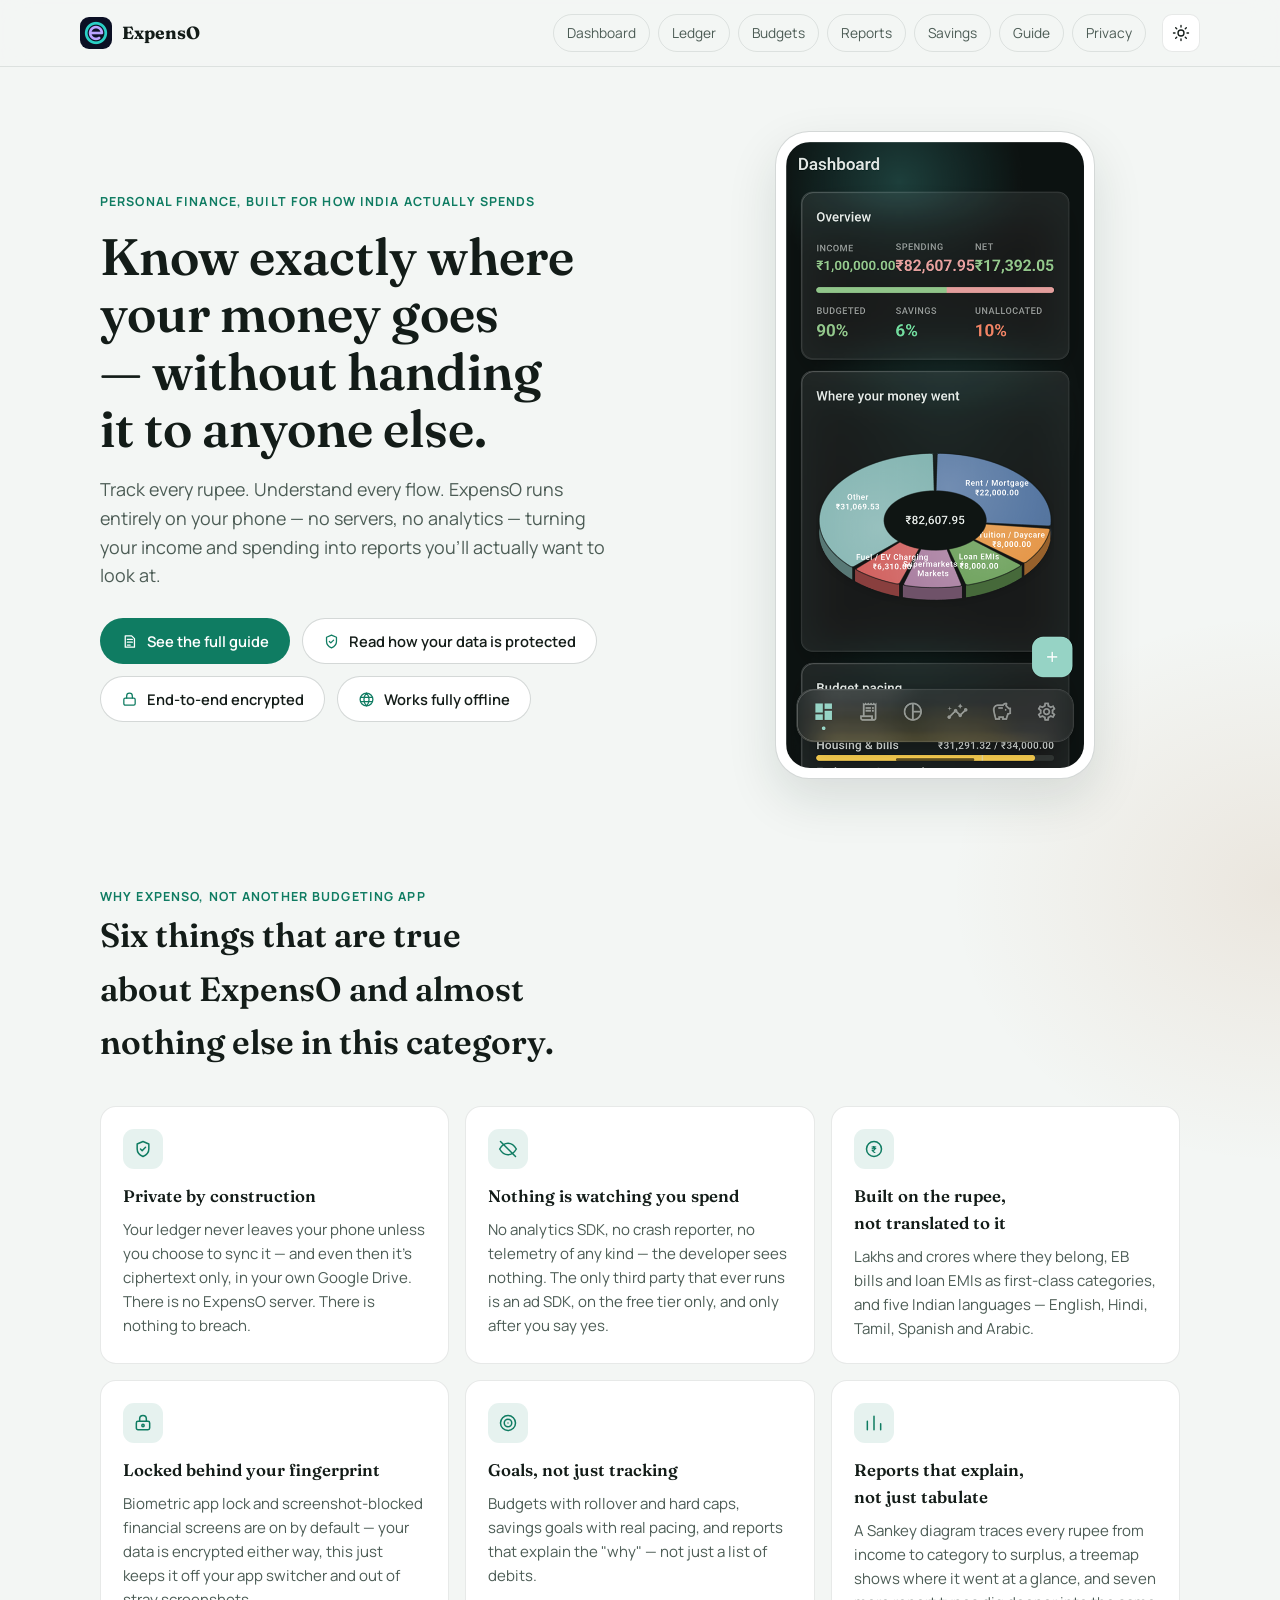
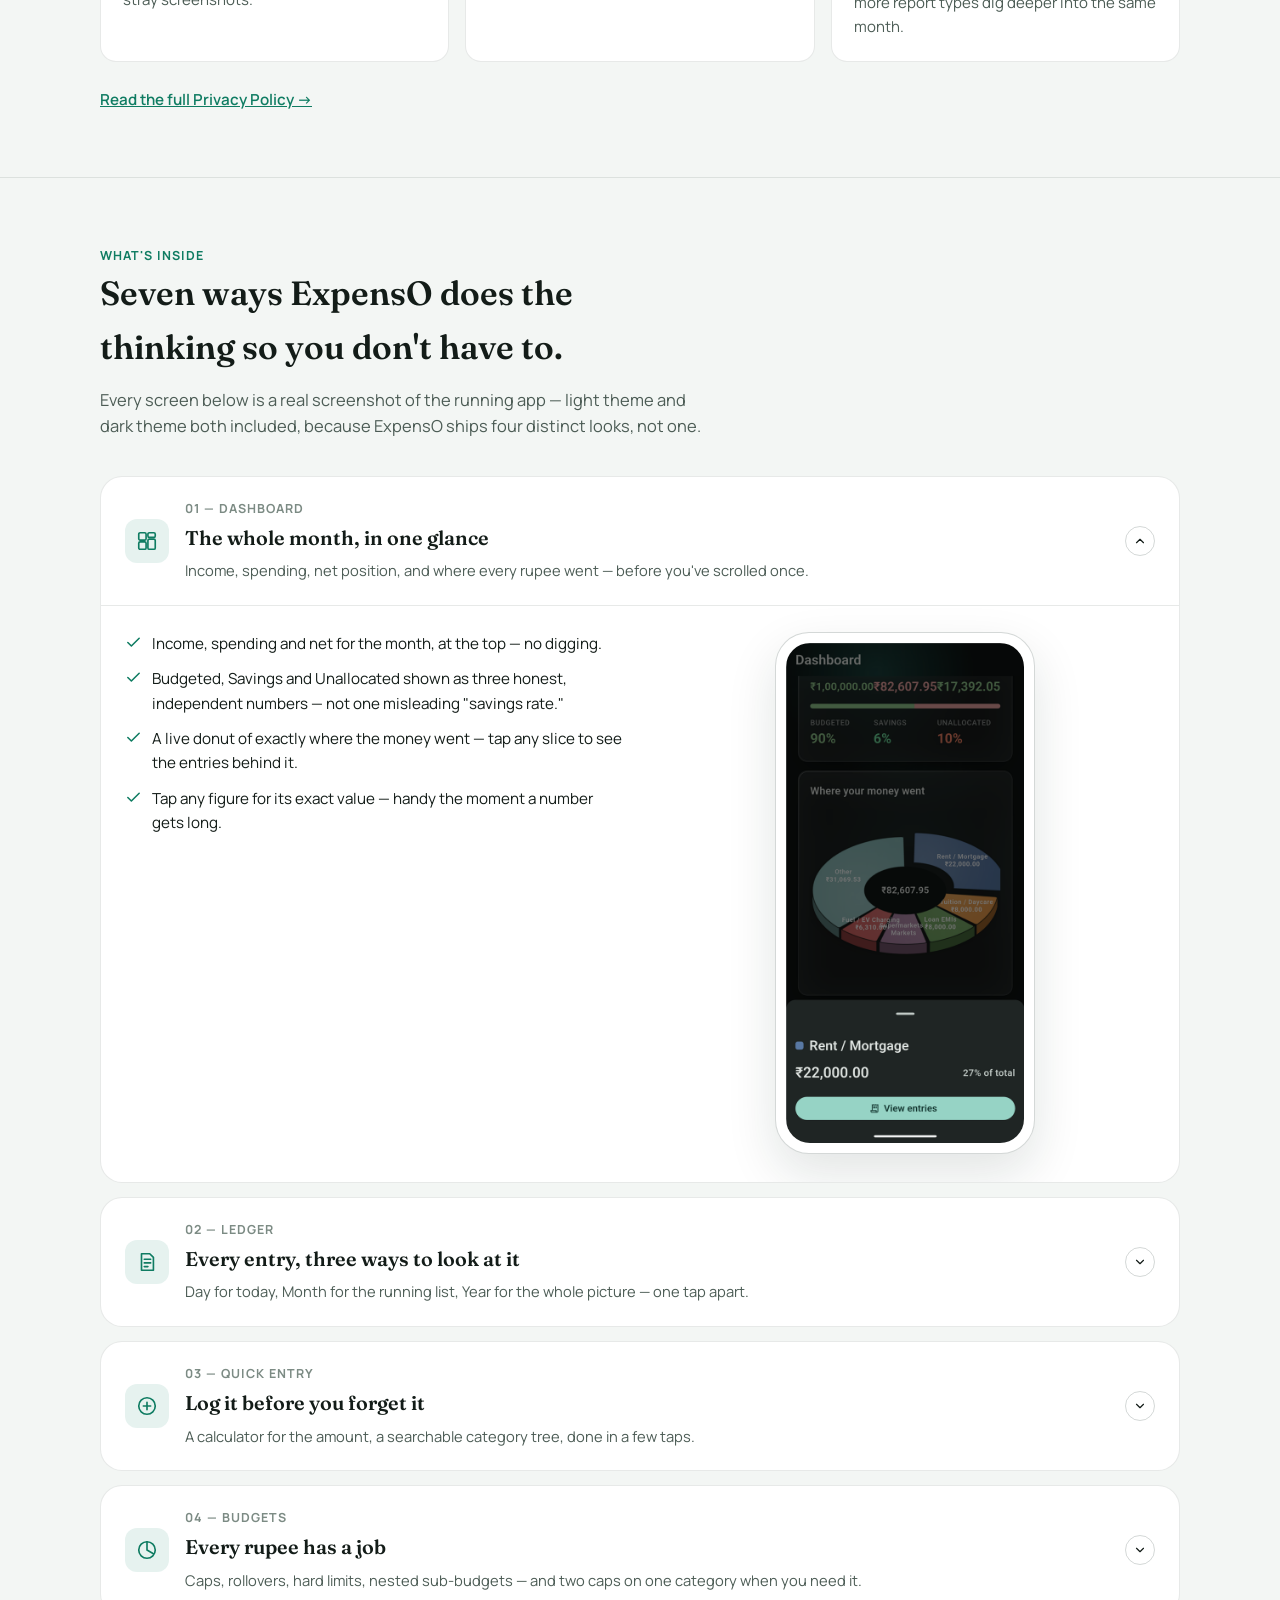
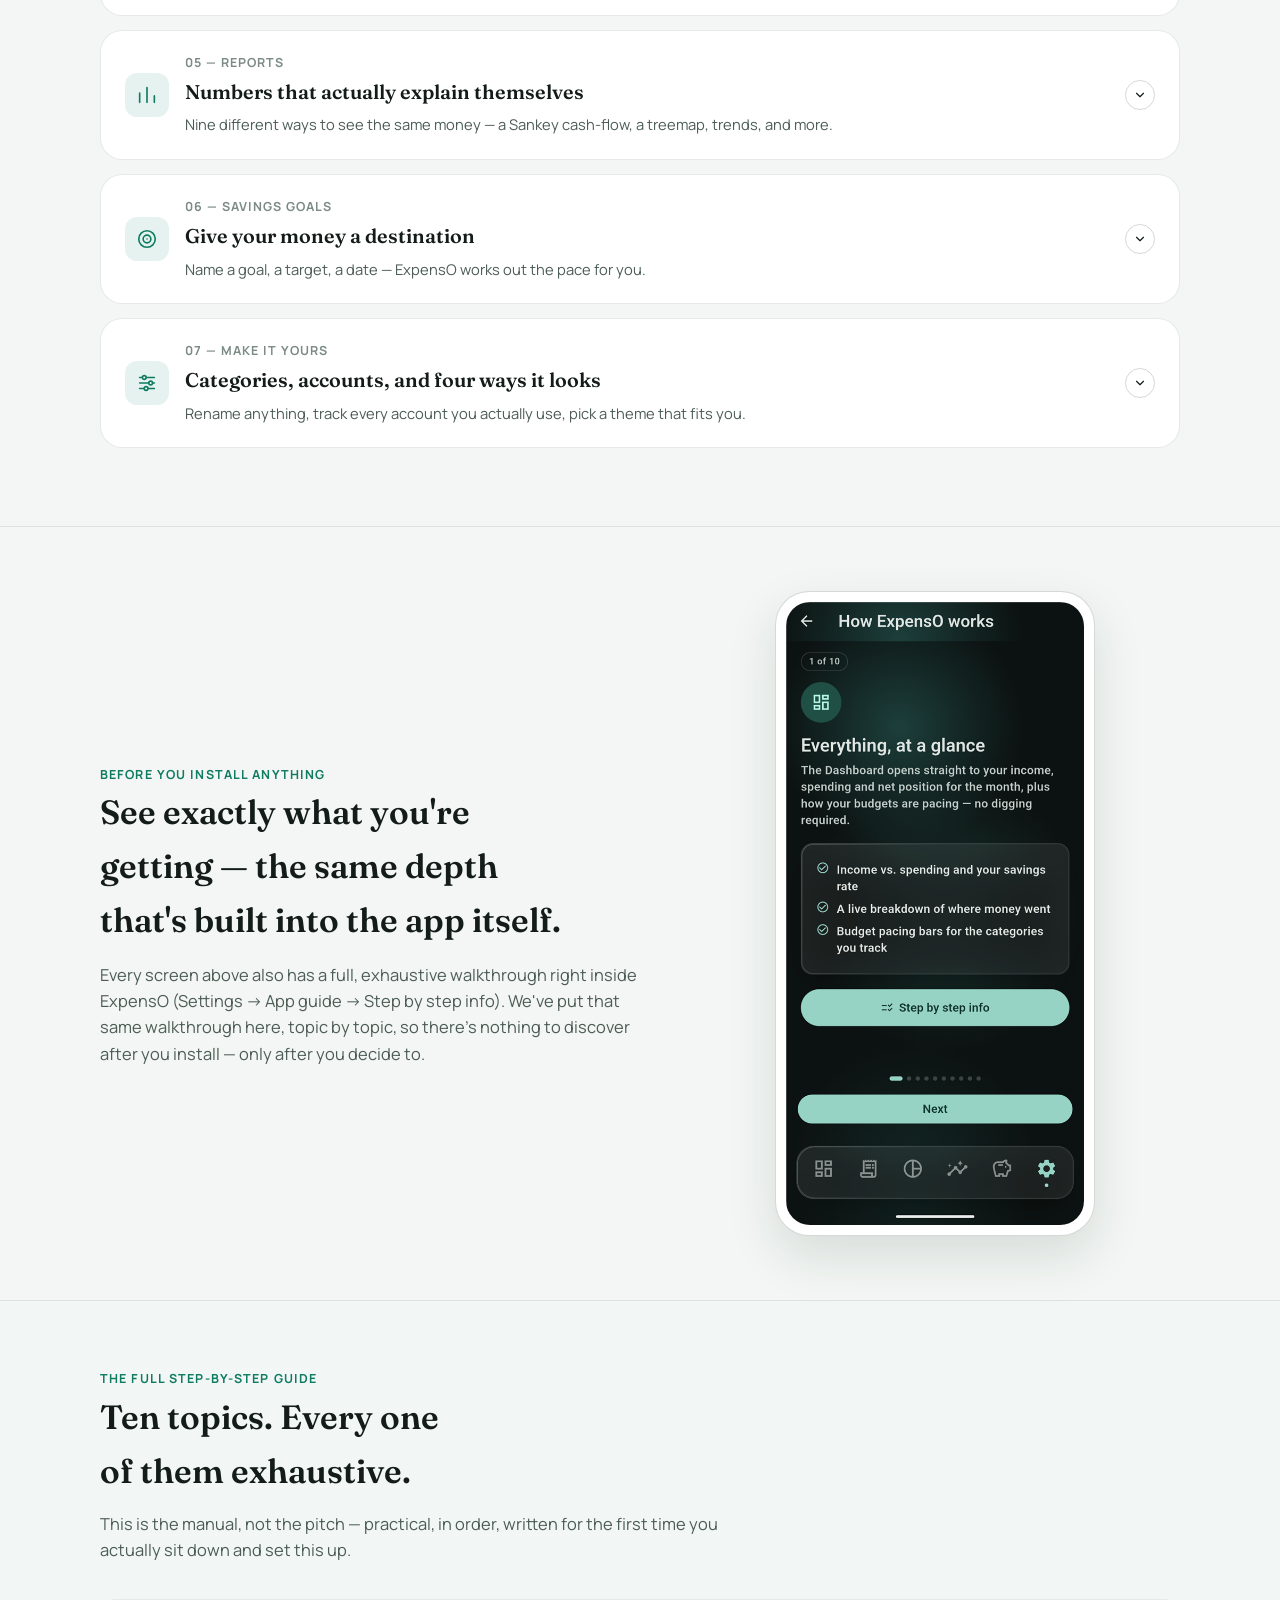
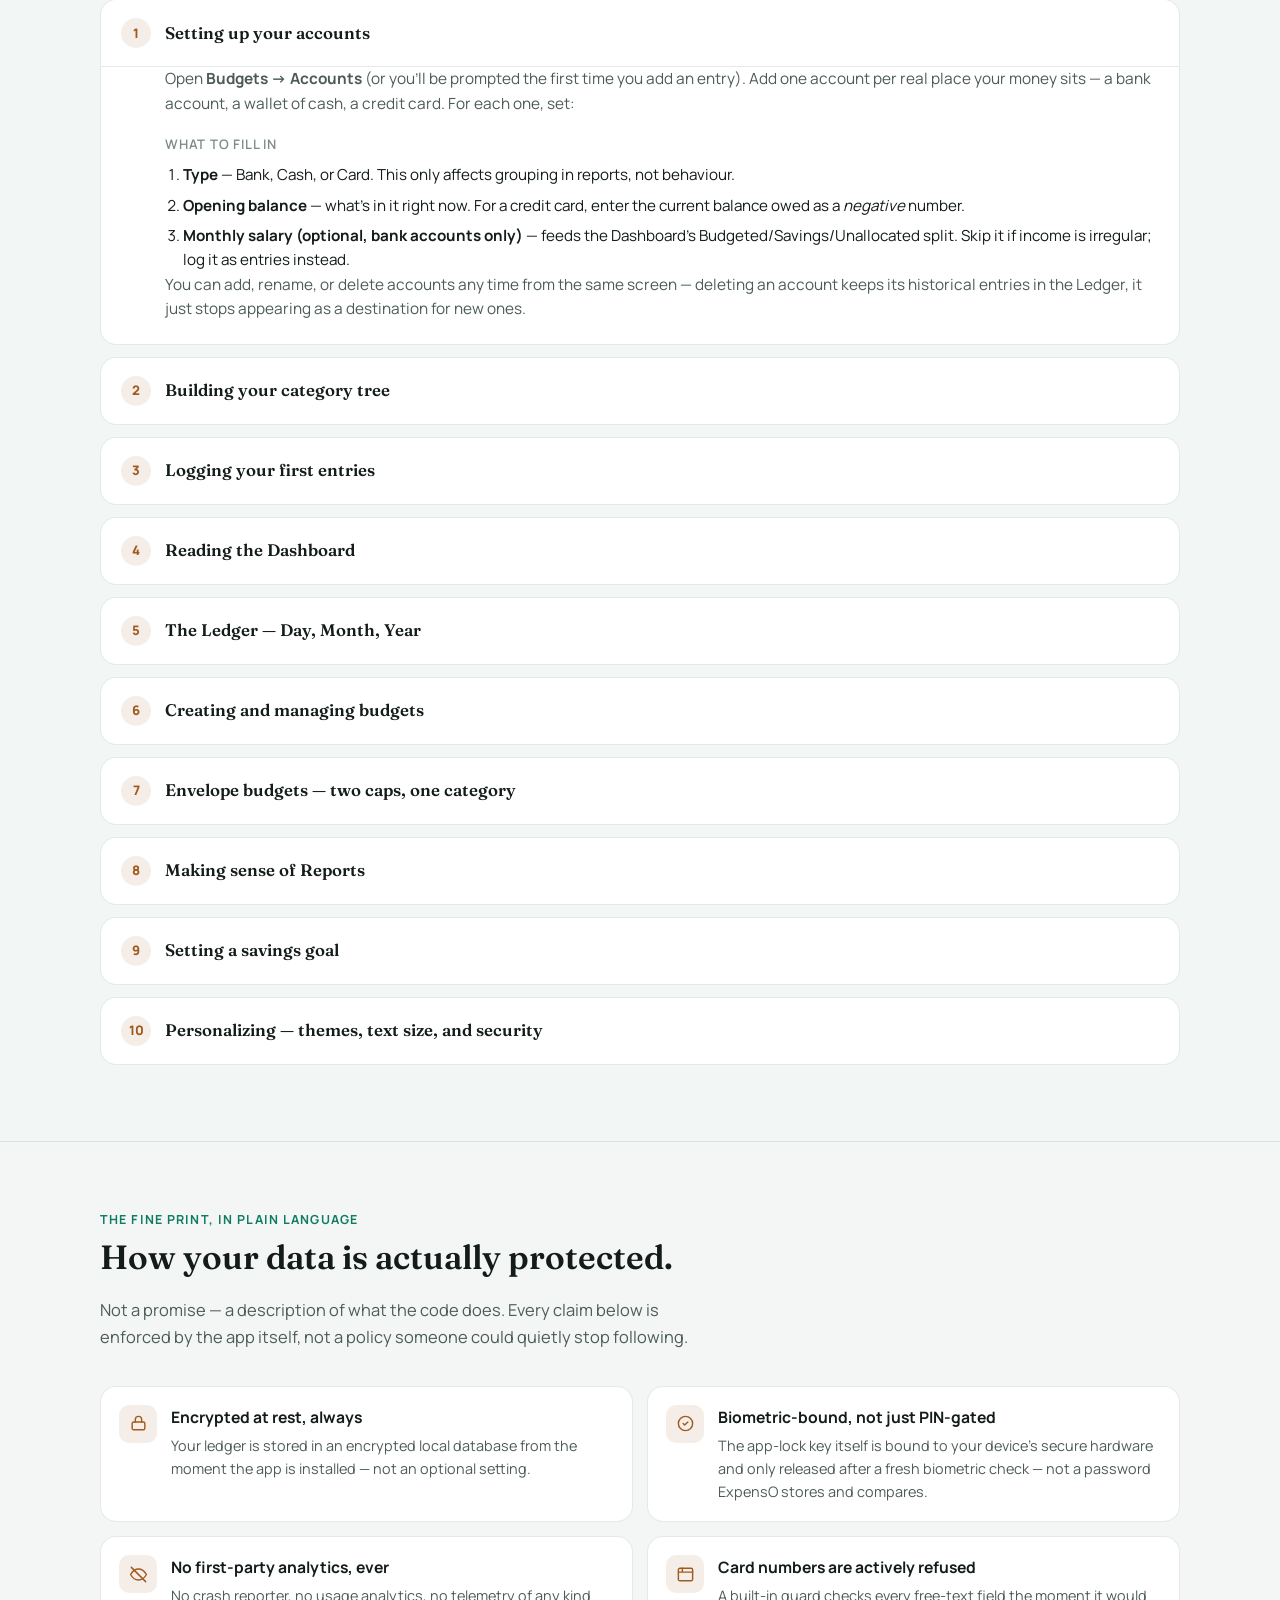
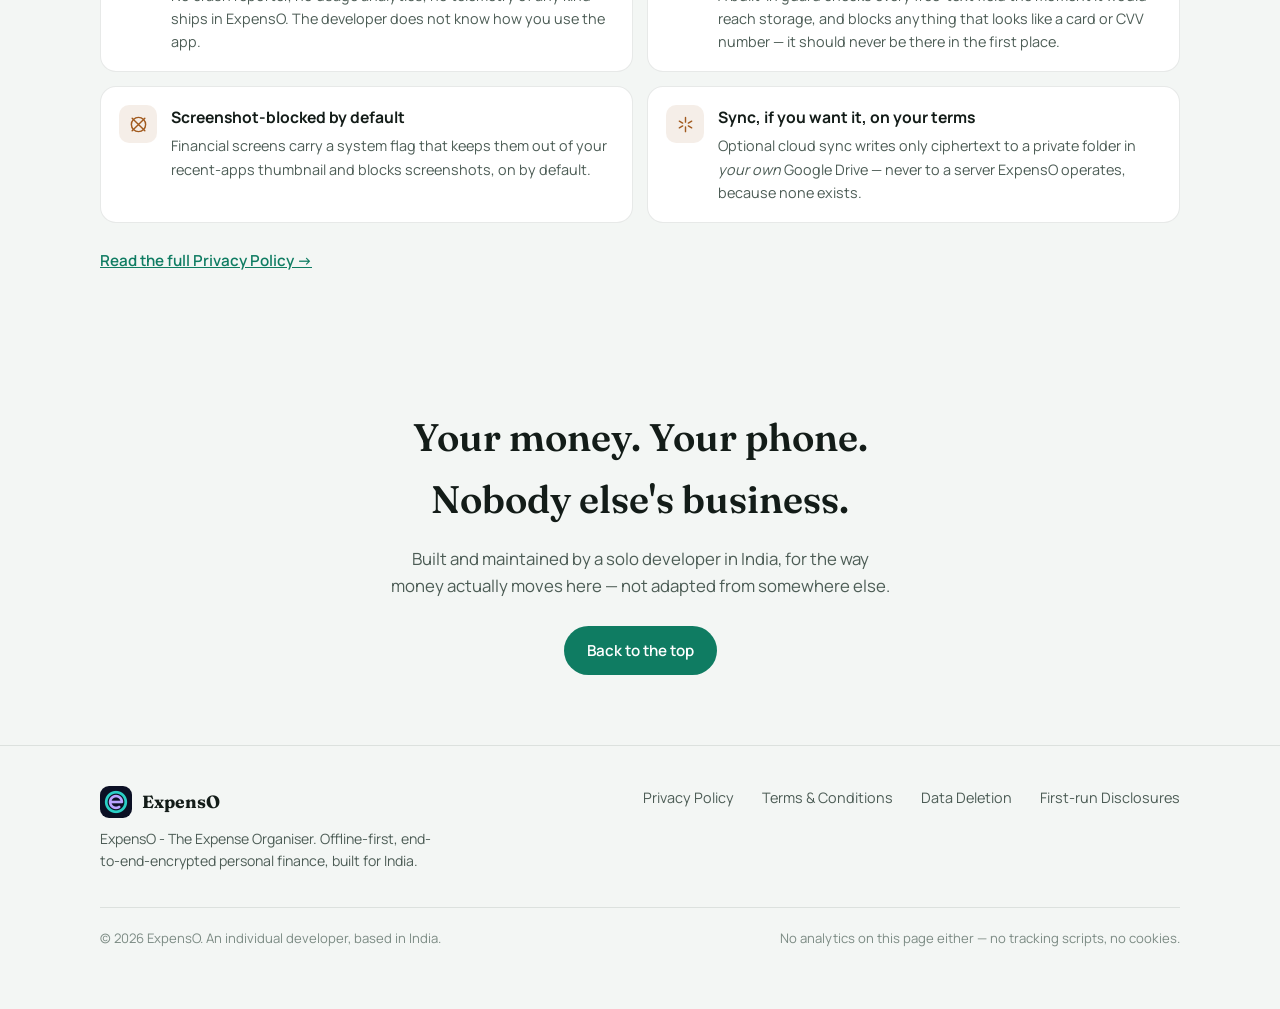
==== commit aaf66e7e: "Rewrite hero lede — minimal, tech-forward tone "Track every rupee. Understand every flow." — punchie" ====
--- a/index.html
+++ b/index.html
@@ -43,7 +43,7 @@
       <div>
         <span class="eyebrow">Personal finance, built for how India actually spends</span>
         <h1>Know exactly where your money goes — without handing it to anyone else.</h1>
-        <p class="lede">ExpensO is a budgeting and expense tracker that runs entirely on your phone. No servers, no analytics — just your money, organised the way you actually think about it, with reports that visualise exactly how your cash flows in and out each month.</p>
+        <p class="lede">Track every rupee. Understand every flow. ExpensO runs entirely on your phone — no servers, no analytics — turning your income and spending into reports you'll actually want to look at.</p>
         <div class="pill-row">
           <a class="pill pill-primary" href="#guide"><svg viewBox="0 0 24 24" fill="none" stroke="currentColor" stroke-width="1.8" stroke-linecap="round" stroke-linejoin="round"><path d="M6 4h9l4 4v12H6z"/><path d="M9 9h7M9 13h7M9 17h4"/></svg>See the full guide</a>
           <a class="pill" href="#security"><svg viewBox="0 0 24 24" fill="none" stroke="currentColor" stroke-width="1.8" stroke-linecap="round" stroke-linejoin="round"><path d="M12 3l7 3v6c0 5-3.5 7.5-7 9-3.5-1.5-7-4-7-9V6z"/><path d="M9 12l2 2 4-4"/></svg>Read how your data is protected</a>
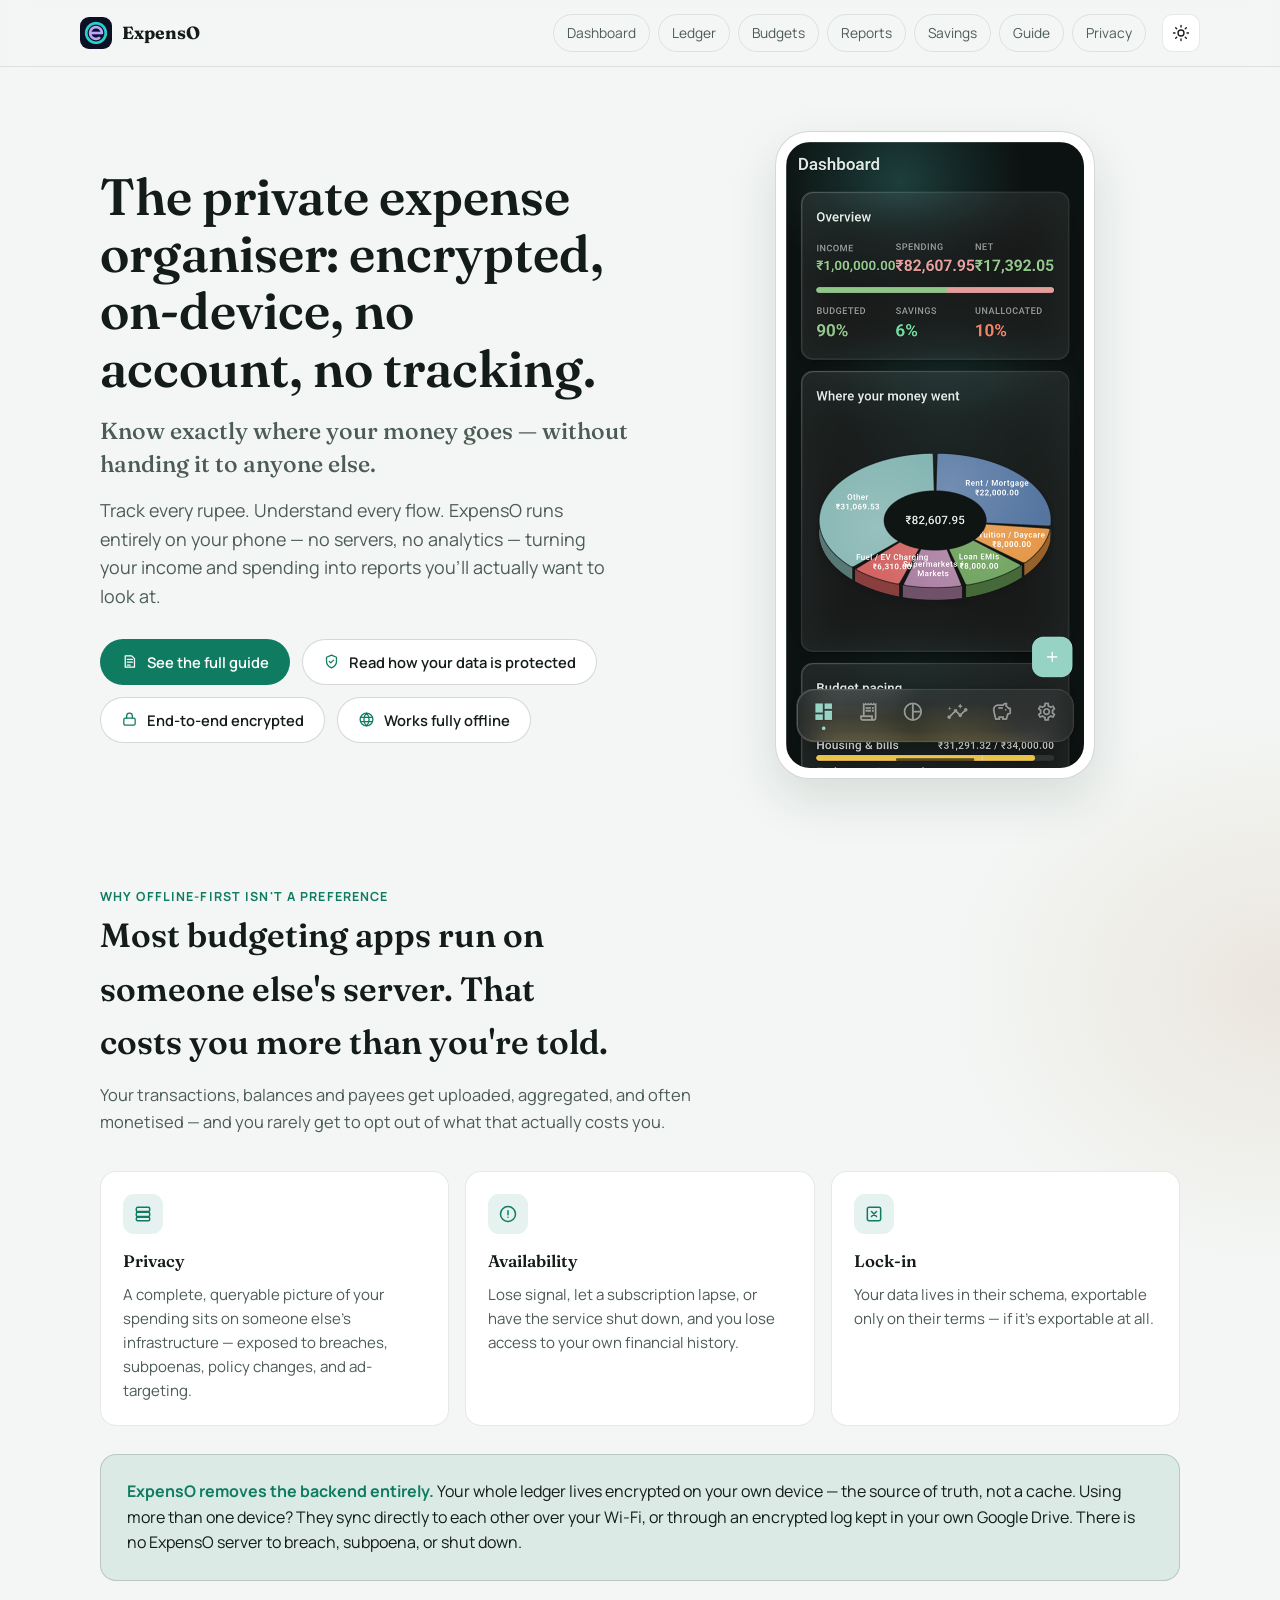
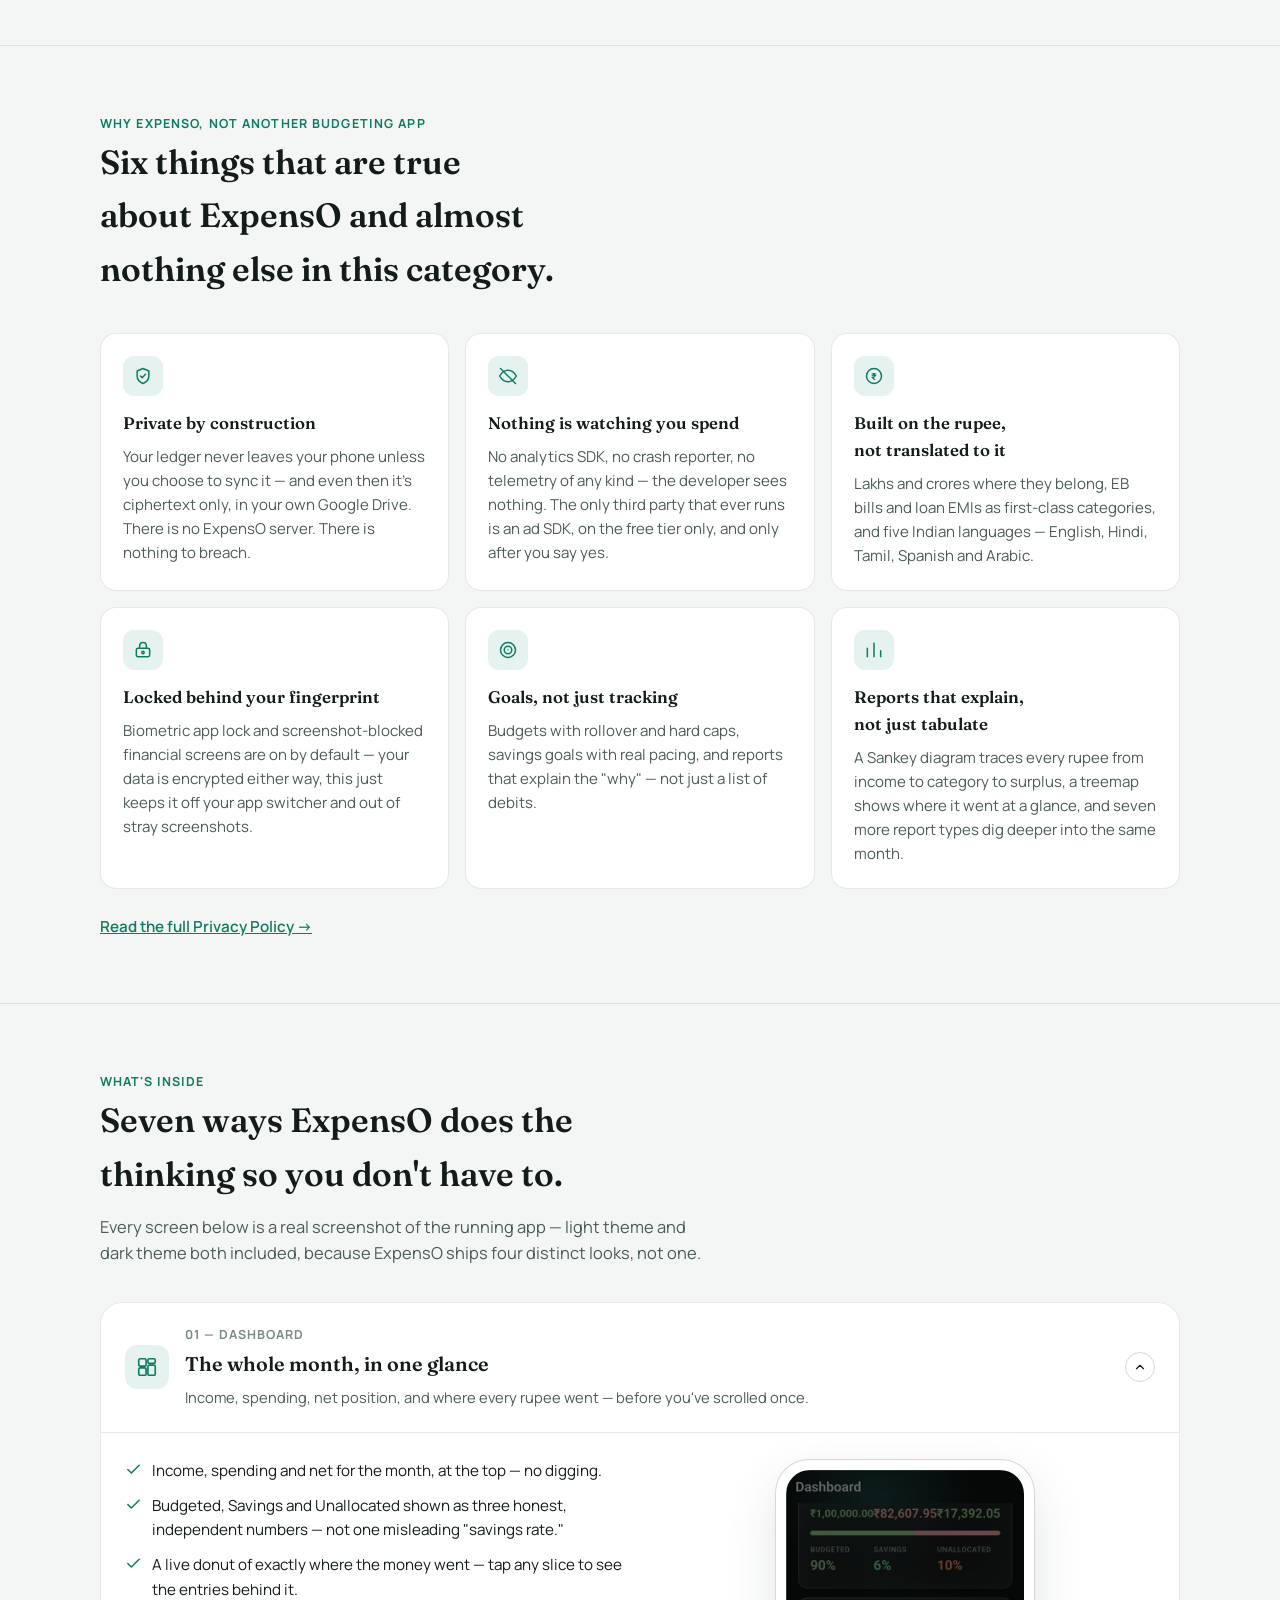
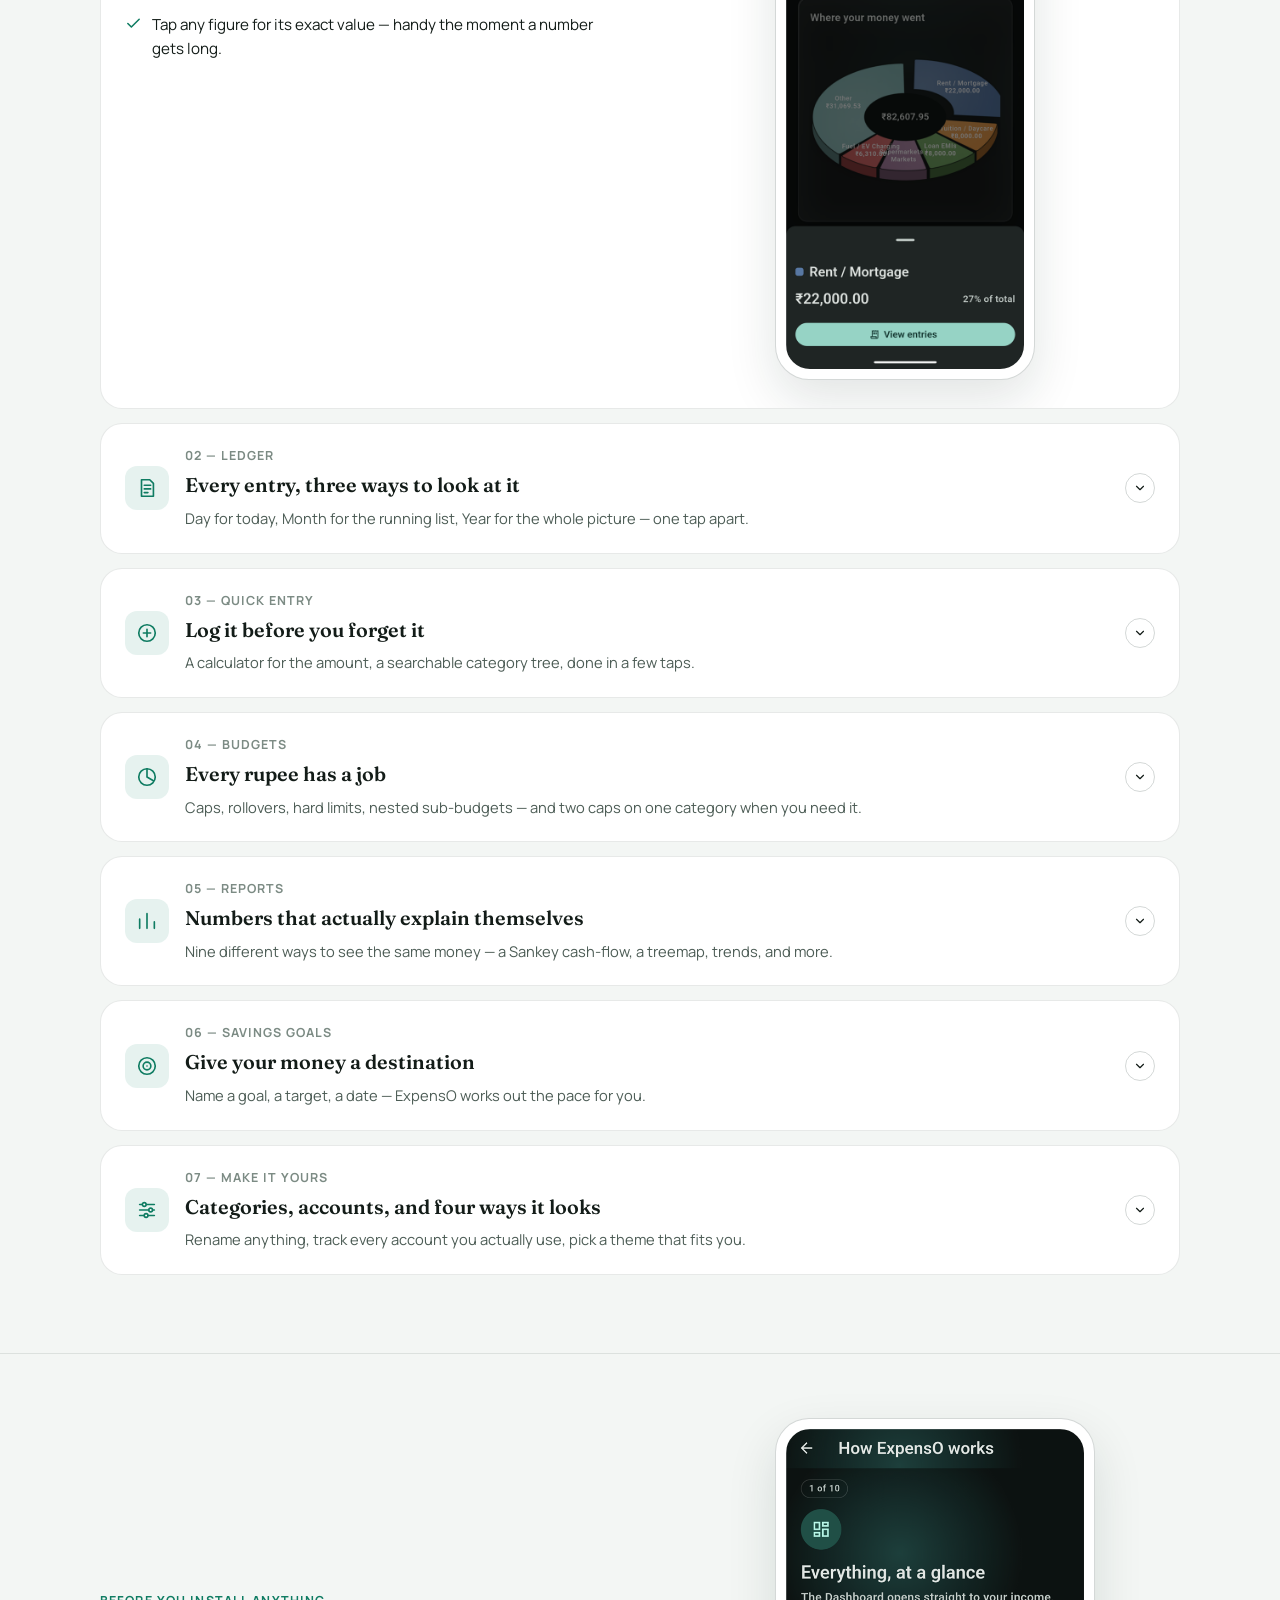
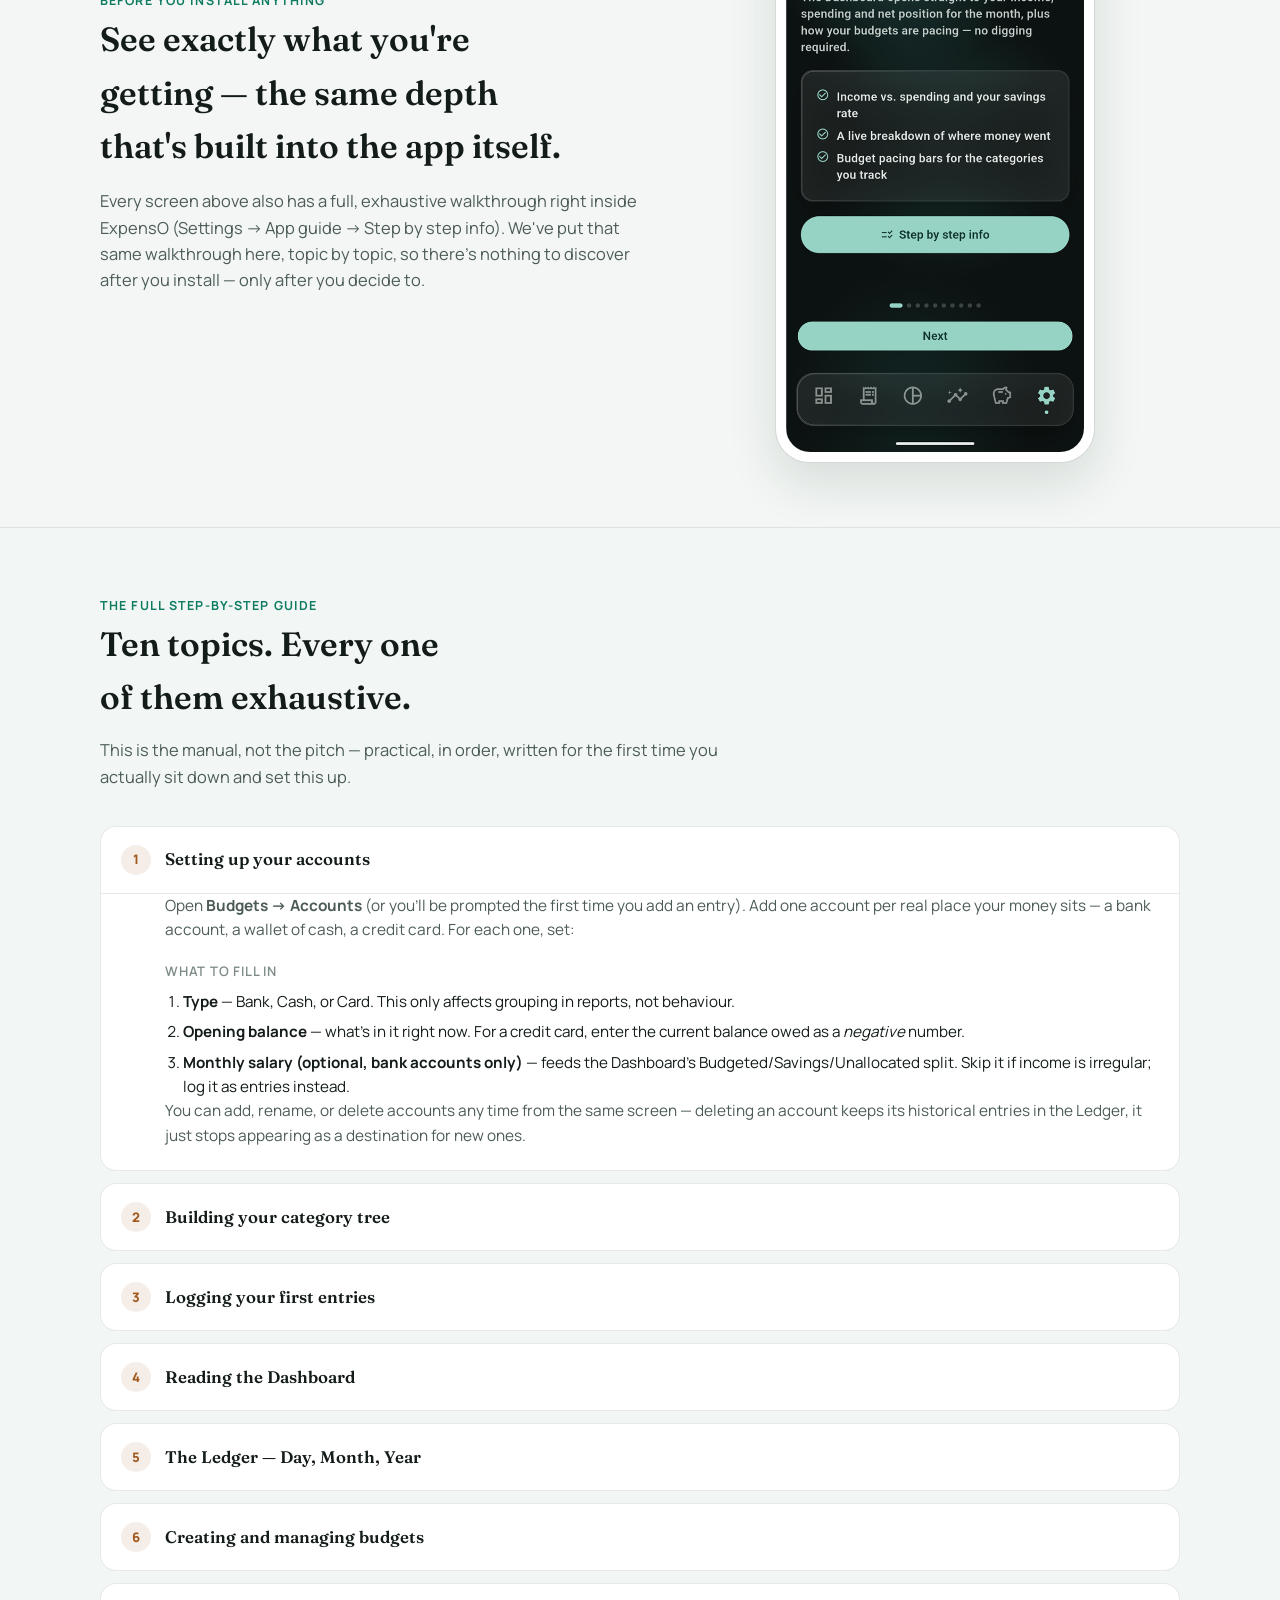
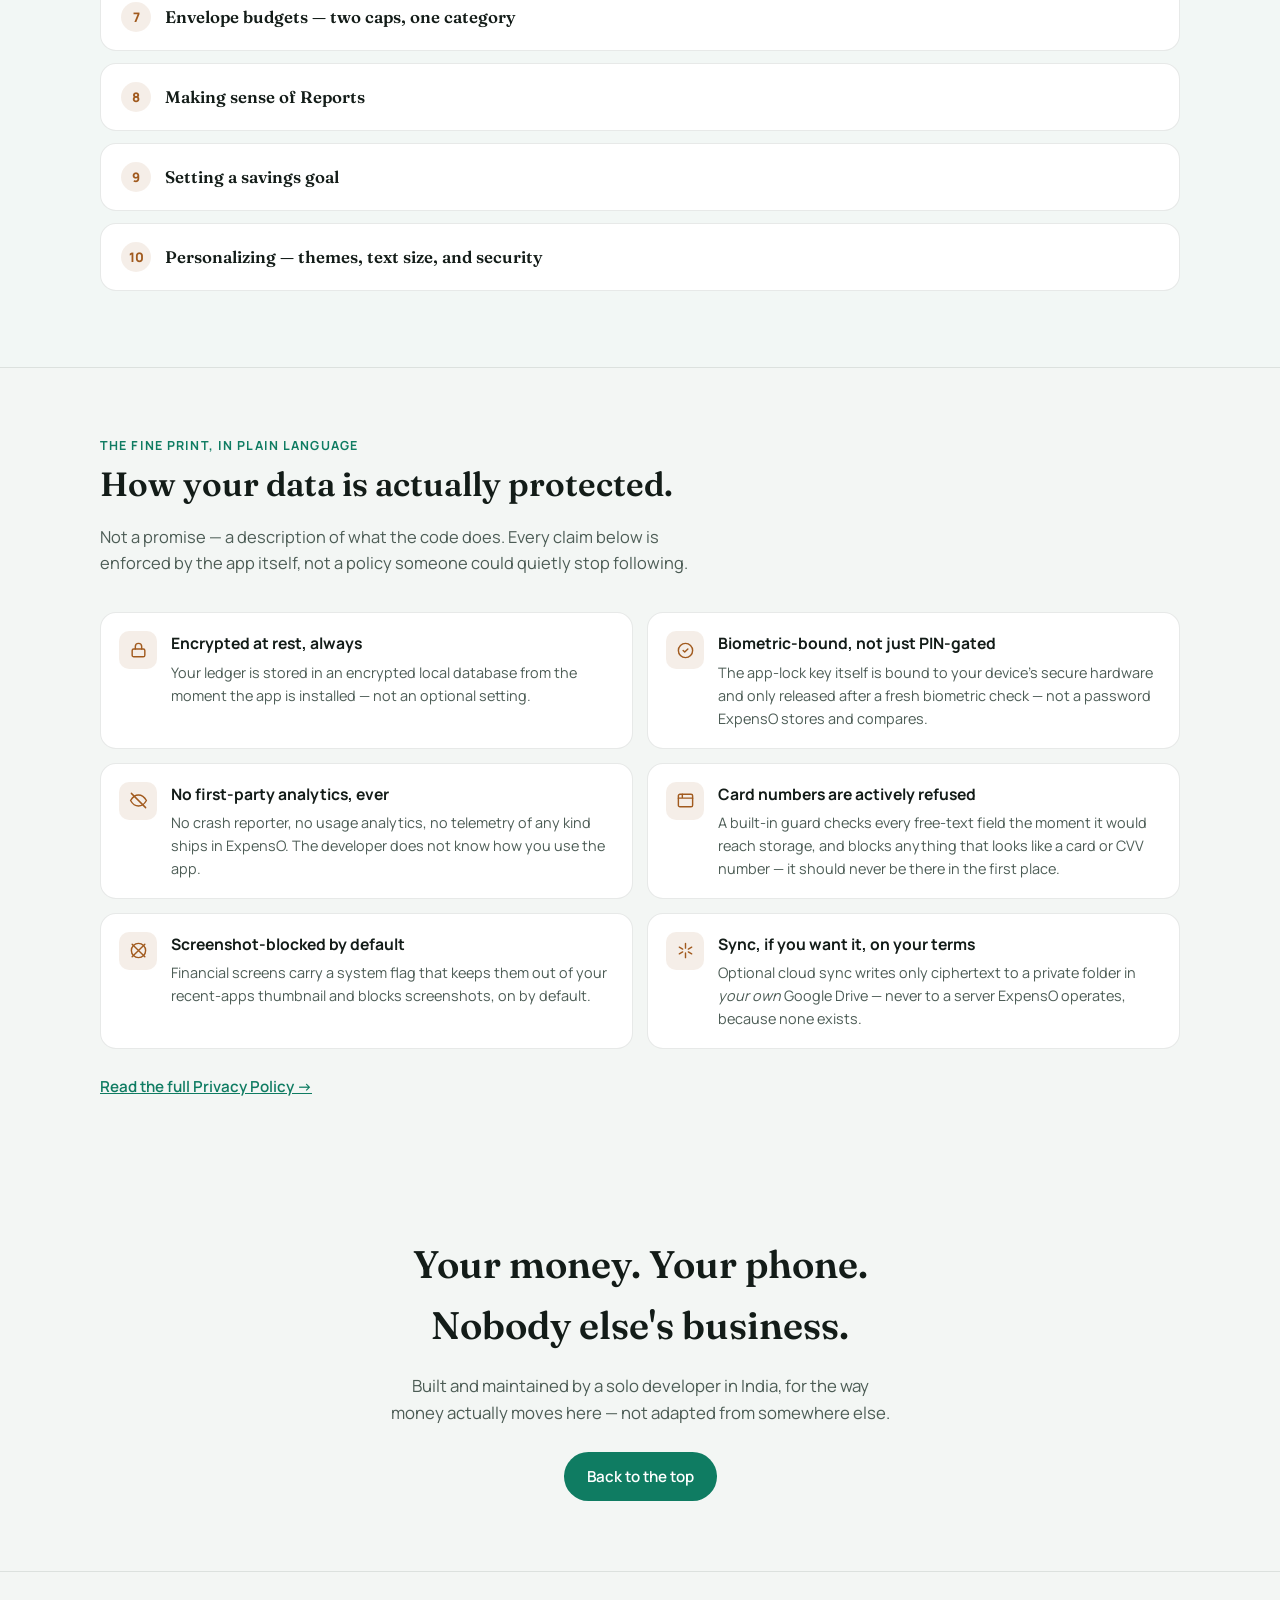
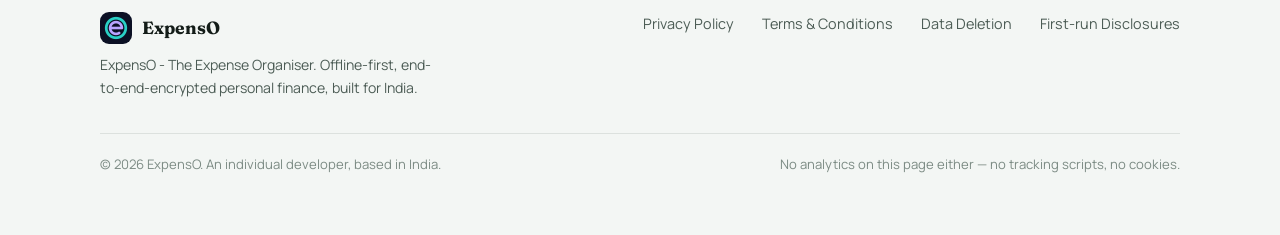
==== commit d0ea3fc1: "Reflect README's "problem it solves" framing; restructure hero headline - New section between the he" ====
--- a/index.html
+++ b/index.html
@@ -41,8 +41,8 @@
   <section class="hero no-border">
     <div class="wrap hero-grid">
       <div>
-        <span class="eyebrow">Personal finance, built for how India actually spends</span>
-        <h1>Know exactly where your money goes — without handing it to anyone else.</h1>
+        <h1>The private expense organiser: encrypted, on-device, no account, no tracking.</h1>
+        <p class="hero-sub">Know exactly where your money goes — without handing it to anyone else.</p>
         <p class="lede">Track every rupee. Understand every flow. ExpensO runs entirely on your phone — no servers, no analytics — turning your income and spending into reports you'll actually want to look at.</p>
         <div class="pill-row">
           <a class="pill pill-primary" href="#guide"><svg viewBox="0 0 24 24" fill="none" stroke="currentColor" stroke-width="1.8" stroke-linecap="round" stroke-linejoin="round"><path d="M6 4h9l4 4v12H6z"/><path d="M9 9h7M9 13h7M9 17h4"/></svg>See the full guide</a>
@@ -59,8 +59,39 @@
     </div>
   </section>
 
+  <!-- ========================================================== PROBLEM -->
+  <section class="no-border">
+    <div class="wrap">
+      <div class="section-head">
+        <span class="eyebrow">Why offline-first isn't a preference</span>
+        <h2>Most budgeting apps run on someone else's server. That costs you more than you're told.</h2>
+        <p>Your transactions, balances and payees get uploaded, aggregated, and often monetised — and you rarely get to opt out of what that actually costs you.</p>
+      </div>
+      <div class="trust-grid">
+        <div class="trust-card">
+          <span class="icon"><svg viewBox="0 0 24 24" fill="none" stroke="currentColor" stroke-width="1.8" stroke-linecap="round" stroke-linejoin="round"><rect x="4" y="4" width="16" height="5" rx="1.5"/><rect x="4" y="10" width="16" height="5" rx="1.5"/><rect x="4" y="16" width="16" height="4" rx="1.5"/></svg></span>
+          <h3>Privacy</h3>
+          <p>A complete, queryable picture of your spending sits on someone else's infrastructure — exposed to breaches, subpoenas, policy changes, and ad-targeting.</p>
+        </div>
+        <div class="trust-card">
+          <span class="icon"><svg viewBox="0 0 24 24" fill="none" stroke="currentColor" stroke-width="1.8" stroke-linecap="round" stroke-linejoin="round"><circle cx="12" cy="12" r="9"/><path d="M12 8v5"/><circle cx="12" cy="16" r="0.9" fill="currentColor" stroke="none"/></svg></span>
+          <h3>Availability</h3>
+          <p>Lose signal, let a subscription lapse, or have the service shut down, and you lose access to your own financial history.</p>
+        </div>
+        <div class="trust-card">
+          <span class="icon"><svg viewBox="0 0 24 24" fill="none" stroke="currentColor" stroke-width="1.8" stroke-linecap="round" stroke-linejoin="round"><rect x="4" y="4" width="16" height="16" rx="2"/><path d="M9 9l6 6M15 9l-6 6"/></svg></span>
+          <h3>Lock-in</h3>
+          <p>Your data lives in their schema, exportable only on their terms — if it's exportable at all.</p>
+        </div>
+      </div>
+      <div class="solution-callout">
+        <p><strong>ExpensO removes the backend entirely.</strong> Your whole ledger lives encrypted on your own device — the source of truth, not a cache. Using more than one device? They sync directly to each other over your Wi-Fi, or through an encrypted log kept in your own Google Drive. There is no ExpensO server to breach, subpoena, or shut down.</p>
+      </div>
+    </div>
+  </section>
+
   <!-- ============================================================ TRUST -->
-  <section id="security-preview" class="no-border">
+  <section id="security-preview">
     <div class="wrap">
       <div class="section-head">
         <span class="eyebrow">Why ExpensO, not another budgeting app</span>
--- a/landing.css
+++ b/landing.css
@@ -190,7 +190,12 @@
 }
 @media (max-width: 900px) { .hero-grid { grid-template-columns: 1fr; gap: 36px; } }
 
-.hero h1 { font-size: clamp(2.1rem, 4.4vw, 3.2rem); line-height: 1.12; margin: 14px 0 18px; }
+.hero h1 { font-size: clamp(2.1rem, 4.4vw, 3.2rem); line-height: 1.12; margin: 0 0 18px; max-width: 18ch; }
+.hero .hero-sub {
+  font-family: var(--serif); font-weight: 500; color: var(--ink-dim);
+  font-size: clamp(1.2rem, 2vw, 1.45rem); line-height: 1.4; max-width: 42ch;
+  margin: 0 0 16px;
+}
 .hero .lede { font-size: 1.12rem; max-width: 46ch; }
 
 /* One consistent pill treatment for every hero action/claim — two links,
@@ -248,6 +253,13 @@
 .trust-card h3 { font-size: 1.05rem; margin-bottom: 8px; }
 .trust-card p { font-size: 0.94rem; }
 .trust-link { display: inline-block; margin-top: 26px; font-size: 0.95rem; font-weight: 600; }
+
+.solution-callout {
+  margin-top: 28px; padding: 24px 26px; border-radius: var(--radius-md);
+  background: var(--accent-soft); border: 1px solid var(--border-strong);
+}
+.solution-callout p { color: var(--ink); font-size: 1rem; margin: 0; }
+.solution-callout strong { color: var(--accent); }
 
 /* ----------------------------------------------------------- feature acc */
 .feature {
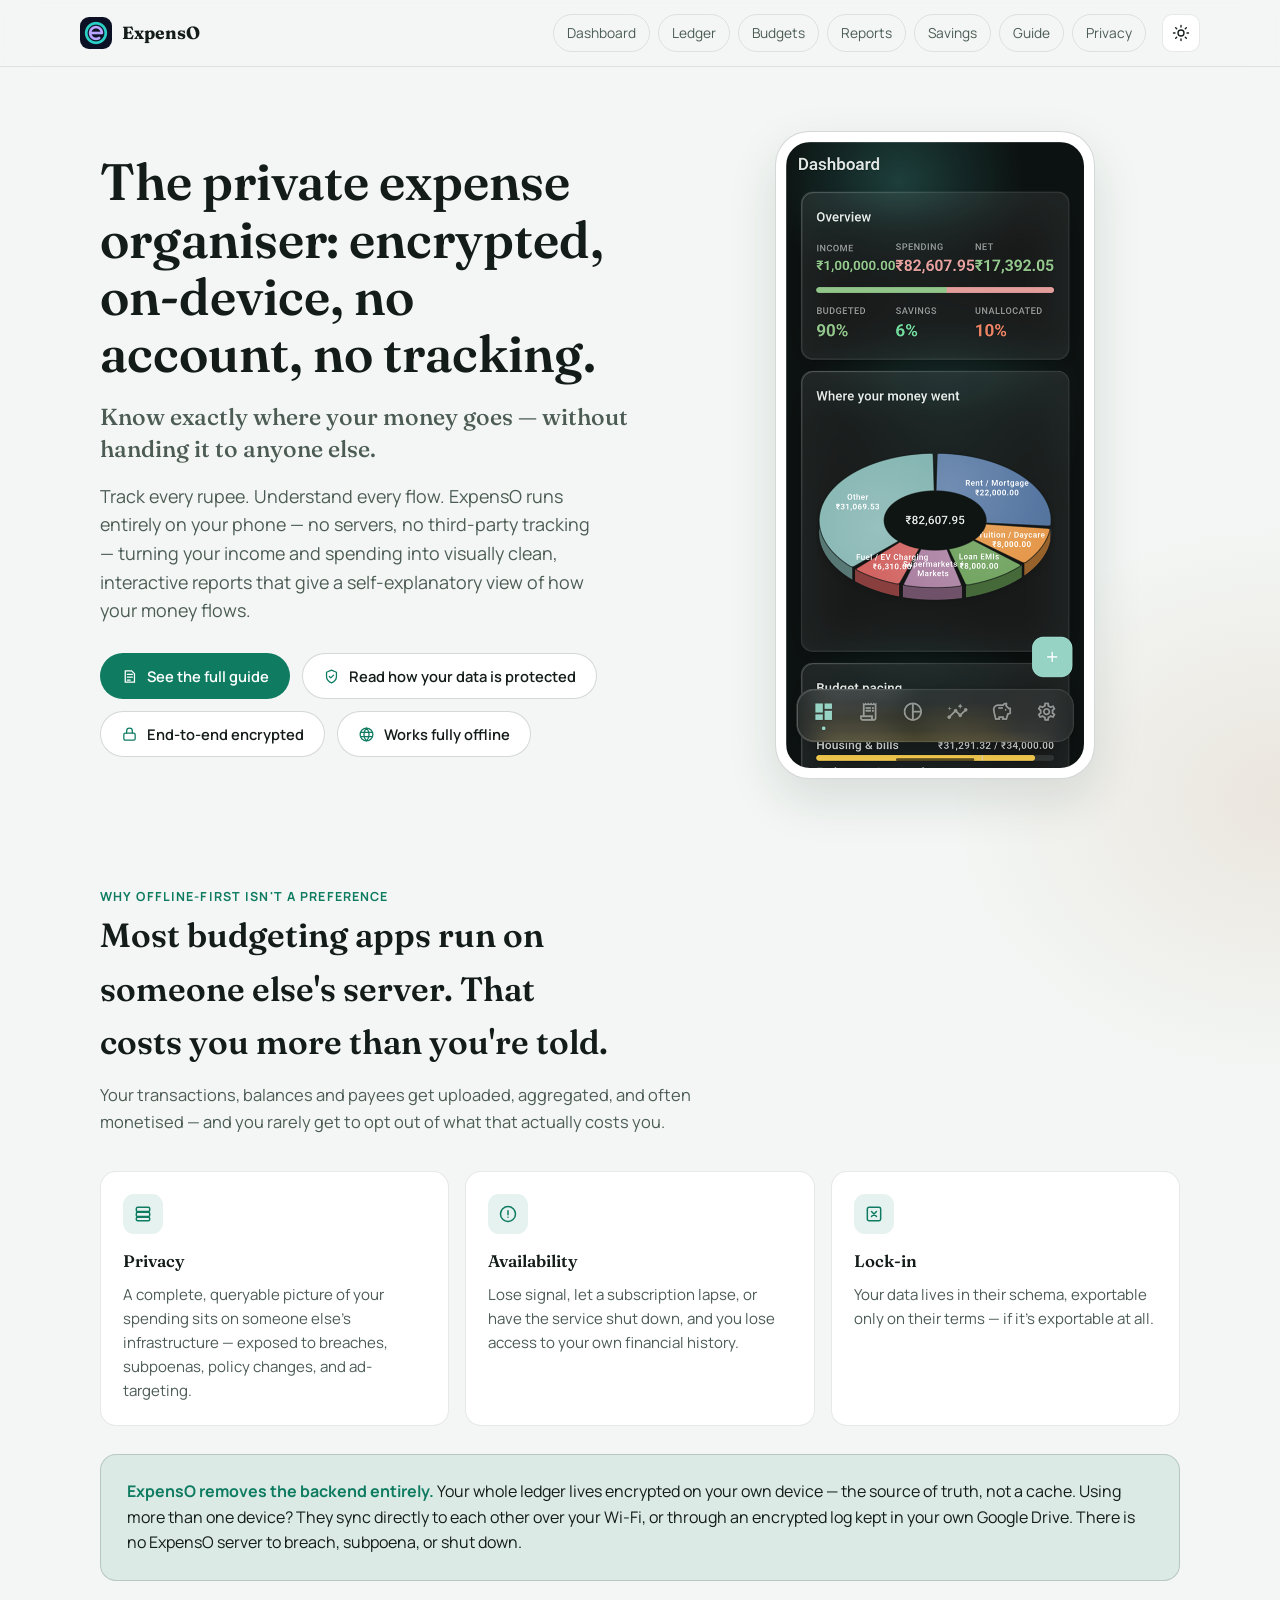
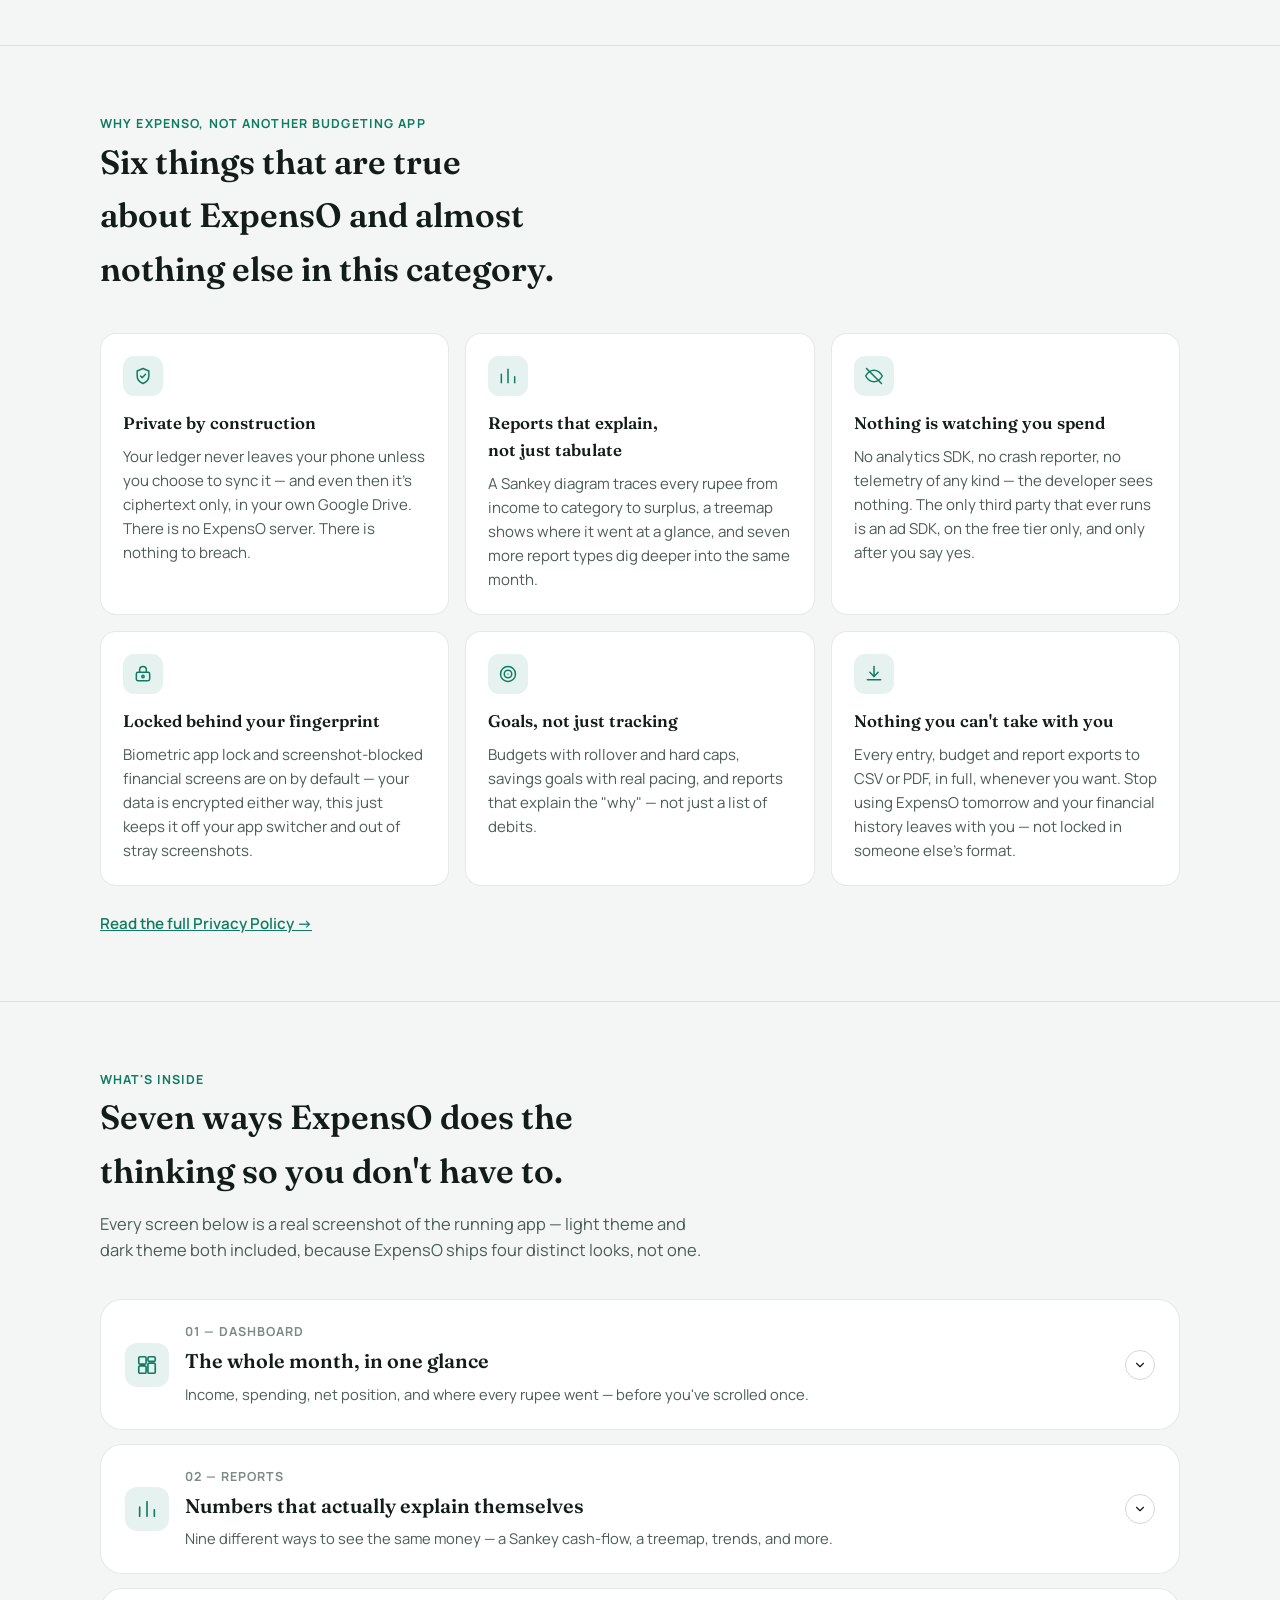
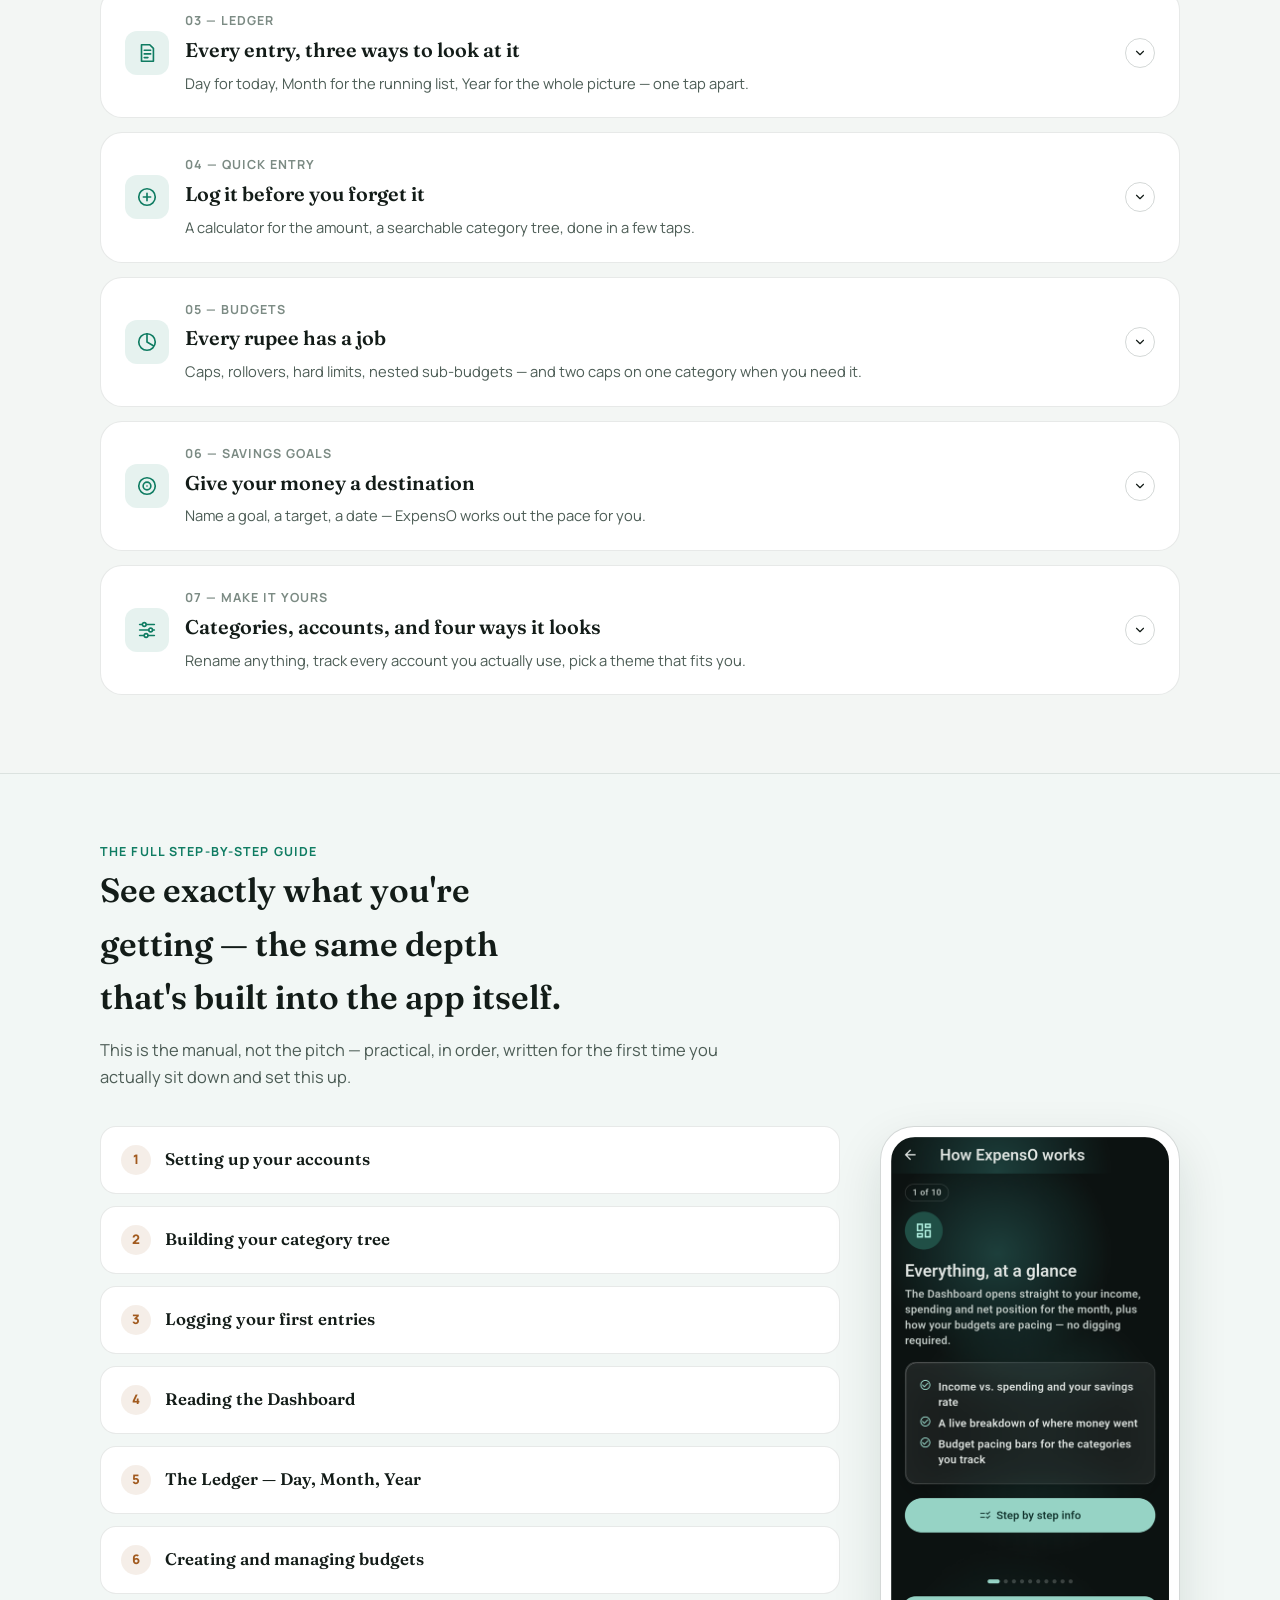
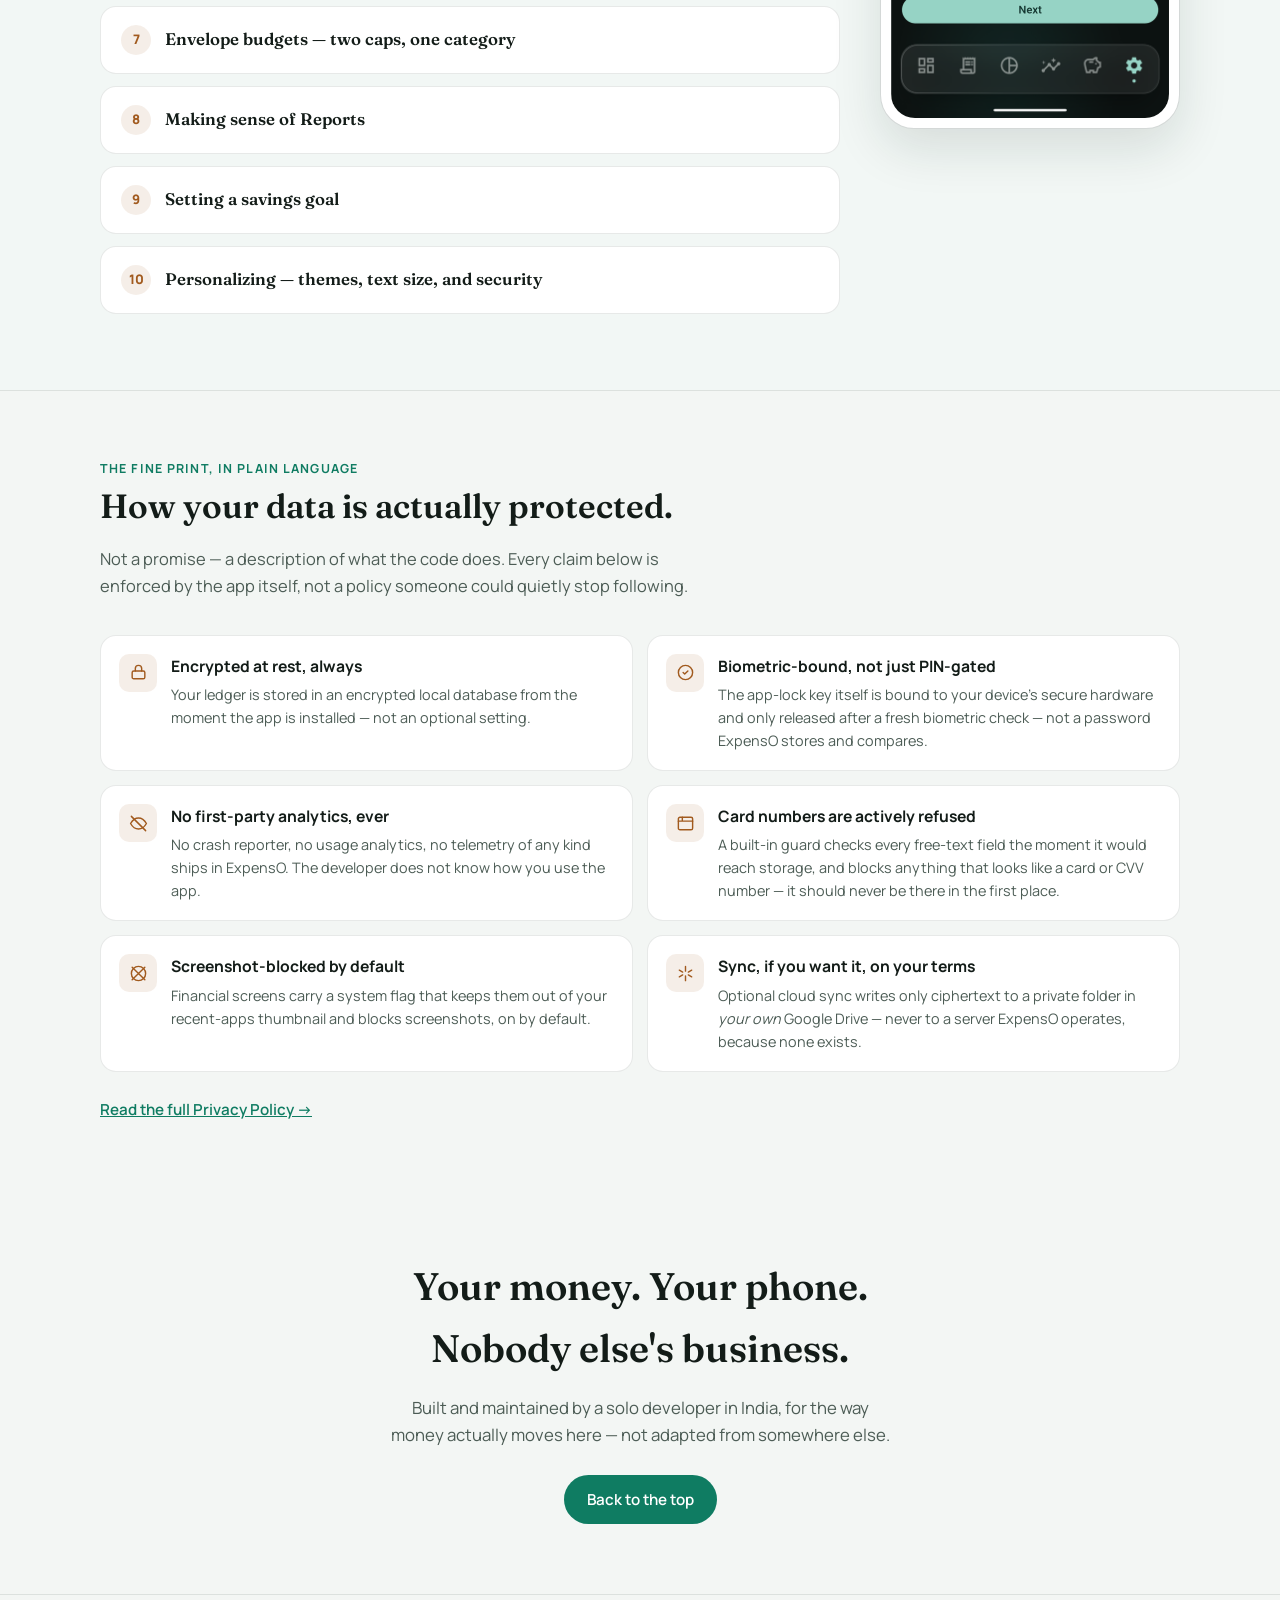
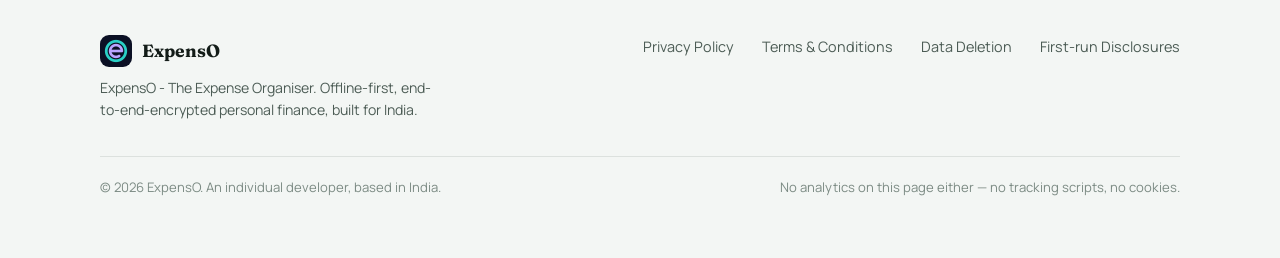
==== commit fd833511: "Default to light mode; reorder and refresh feature sections - Light mode is now the default (dark pr" ====
--- a/index.html
+++ b/index.html
@@ -3,10 +3,10 @@
 <head>
 <meta charset="utf-8">
 <meta name="viewport" content="width=device-width, initial-scale=1">
-<title>ExpensO — the offline, encrypted expense tracker built for how India spends</title>
+<title>ExpensO — the offline, encrypted expense tracker</title>
 <meta name="description" content="ExpensO is a budgeting and expense-tracking app that runs entirely on your phone — no servers, no analytics. EMIs and EB bills as real categories, envelope budgets, and reports that visualise your cash flow, from a Sankey diagram to a spending treemap.">
 <meta property="og:type" content="website">
-<meta property="og:title" content="ExpensO — the offline, encrypted expense tracker built for India">
+<meta property="og:title" content="ExpensO — the offline, encrypted expense tracker">
 <meta property="og:description" content="Know exactly where your money goes, without handing it to anyone else. No servers, no analytics — just clear reports on how your money actually flows.">
 <meta property="og:image" content="images/social-card.png">
 <meta name="twitter:card" content="summary_large_image">
@@ -43,7 +43,7 @@
       <div>
         <h1>The private expense organiser: encrypted, on-device, no account, no tracking.</h1>
         <p class="hero-sub">Know exactly where your money goes — without handing it to anyone else.</p>
-        <p class="lede">Track every rupee. Understand every flow. ExpensO runs entirely on your phone — no servers, no analytics — turning your income and spending into reports you'll actually want to look at.</p>
+        <p class="lede">Track every rupee. Understand every flow. ExpensO runs entirely on your phone — no servers, no third-party tracking — turning your income and spending into visually clean, interactive reports that give a self-explanatory view of how your money flows.</p>
         <div class="pill-row">
           <a class="pill pill-primary" href="#guide"><svg viewBox="0 0 24 24" fill="none" stroke="currentColor" stroke-width="1.8" stroke-linecap="round" stroke-linejoin="round"><path d="M6 4h9l4 4v12H6z"/><path d="M9 9h7M9 13h7M9 17h4"/></svg>See the full guide</a>
           <a class="pill" href="#security"><svg viewBox="0 0 24 24" fill="none" stroke="currentColor" stroke-width="1.8" stroke-linecap="round" stroke-linejoin="round"><path d="M12 3l7 3v6c0 5-3.5 7.5-7 9-3.5-1.5-7-4-7-9V6z"/><path d="M9 12l2 2 4-4"/></svg>Read how your data is protected</a>
@@ -104,16 +104,16 @@
           <p>Your ledger never leaves your phone unless you choose to sync it — and even then it's ciphertext only, in your own Google Drive. There is no ExpensO server. There is nothing to breach.</p>
         </div>
         <div class="trust-card">
+          <span class="icon"><svg viewBox="0 0 24 24" fill="none" stroke="currentColor" stroke-width="1.8" stroke-linecap="round" stroke-linejoin="round"><path d="M4 20V10M12 20V4M20 20v-7"/></svg></span>
+          <h3>Reports that explain, not just tabulate</h3>
+          <p>A Sankey diagram traces every rupee from income to category to surplus, a treemap shows where it went at a glance, and seven more report types dig deeper into the same month.</p>
+        </div>
+        <div class="trust-card">
           <span class="icon"><svg viewBox="0 0 24 24" fill="none" stroke="currentColor" stroke-width="1.8" stroke-linecap="round" stroke-linejoin="round"><path d="M2 12s4-7 10-7 10 7 10 7-4 7-10 7S2 12 2 12z"/><line x1="3" y1="3" x2="21" y2="21"/></svg></span>
           <h3>Nothing is watching you spend</h3>
           <p>No analytics SDK, no crash reporter, no telemetry of any kind — the developer sees nothing. The only third party that ever runs is an ad SDK, on the free tier only, and only after you say yes.</p>
         </div>
         <div class="trust-card">
-          <span class="icon"><svg viewBox="0 0 24 24" fill="none" stroke="currentColor" stroke-width="1.8" stroke-linecap="round" stroke-linejoin="round"><circle cx="12" cy="12" r="9"/><text x="12" y="16.5" font-family="Manrope, sans-serif" font-size="11" font-weight="800" text-anchor="middle" fill="currentColor" stroke="none">₹</text></svg></span>
-          <h3>Built on the rupee, not translated to it</h3>
-          <p>Lakhs and crores where they belong, EB bills and loan EMIs as first-class categories, and five Indian languages — English, Hindi, Tamil, Spanish and Arabic.</p>
-        </div>
-        <div class="trust-card">
           <span class="icon"><svg viewBox="0 0 24 24" fill="none" stroke="currentColor" stroke-width="1.8" stroke-linecap="round" stroke-linejoin="round"><rect x="4" y="10" width="16" height="10" rx="2"/><path d="M8 10V7a4 4 0 0 1 8 0v3"/><circle cx="12" cy="15" r="1.4"/></svg></span>
           <h3>Locked behind your fingerprint</h3>
           <p>Biometric app lock and screenshot-blocked financial screens are on by default — your data is encrypted either way, this just keeps it off your app switcher and out of stray screenshots.</p>
@@ -124,9 +124,9 @@
           <p>Budgets with rollover and hard caps, savings goals with real pacing, and reports that explain the "why" — not just a list of debits.</p>
         </div>
         <div class="trust-card">
-          <span class="icon"><svg viewBox="0 0 24 24" fill="none" stroke="currentColor" stroke-width="1.8" stroke-linecap="round" stroke-linejoin="round"><path d="M4 20V10M12 20V4M20 20v-7"/></svg></span>
-          <h3>Reports that explain, not just tabulate</h3>
-          <p>A Sankey diagram traces every rupee from income to category to surplus, a treemap shows where it went at a glance, and seven more report types dig deeper into the same month.</p>
+          <span class="icon"><svg viewBox="0 0 24 24" fill="none" stroke="currentColor" stroke-width="1.8" stroke-linecap="round" stroke-linejoin="round"><path d="M12 3v12"/><path d="M7 10l5 5 5-5"/><path d="M4 19h16"/></svg></span>
+          <h3>Nothing you can't take with you</h3>
+          <p>Every entry, budget and report exports to CSV or PDF, in full, whenever you want. Stop using ExpensO tomorrow and your financial history leaves with you — not locked in someone else's format.</p>
         </div>
       </div>
       <a class="trust-link" href="privacy.html">Read the full Privacy Policy →</a>
@@ -143,7 +143,7 @@
       </div>
 
       <!-- 1. DASHBOARD -->
-      <details class="feature" id="dashboard" open>
+      <details class="feature" id="dashboard">
         <summary>
           <span class="f-icon"><svg viewBox="0 0 24 24" fill="none" stroke="currentColor" stroke-width="1.8" stroke-linecap="round" stroke-linejoin="round"><rect x="3" y="3" width="8" height="8" rx="1.5"/><rect x="13" y="3" width="8" height="5" rx="1.5"/><rect x="13" y="10" width="8" height="11" rx="1.5"/><rect x="3" y="13" width="8" height="8" rx="1.5"/></svg></span>
           <span class="f-head">
@@ -168,12 +168,52 @@
         </div>
       </details>
 
-      <!-- 2. LEDGER -->
+      <!-- 2. REPORTS -->
+      <details class="feature" id="reports">
+        <summary>
+          <span class="f-icon"><svg viewBox="0 0 24 24" fill="none" stroke="currentColor" stroke-width="1.8" stroke-linecap="round" stroke-linejoin="round"><path d="M4 20V10M12 20V4M20 20v-7"/></svg></span>
+          <span class="f-head">
+            <span class="f-num">02 — REPORTS</span>
+            <span class="f-title">Numbers that actually explain themselves</span>
+            <span class="f-teaser">Nine different ways to see the same money — a Sankey cash-flow, a treemap, trends, and more.</span>
+          </span>
+          <span class="chev"><svg viewBox="0 0 24 24" fill="none" stroke="currentColor" stroke-width="2" stroke-linecap="round" stroke-linejoin="round"><path d="M6 9l6 6 6-6"/></svg></span>
+        </summary>
+        <div class="f-body">
+          <div class="f-content">
+            <ul>
+              <li><svg viewBox="0 0 24 24" fill="none" stroke="currentColor" stroke-width="2.2" stroke-linecap="round" stroke-linejoin="round"><path d="M20 6L9 17l-5-5"/></svg><strong style="color: var(--ink)">Cash flow</strong> — a Sankey diagram: salary and interest flowing in, every category flowing out, the surplus flowing to "Unaccounted."</li>
+              <li><svg viewBox="0 0 24 24" fill="none" stroke="currentColor" stroke-width="2.2" stroke-linecap="round" stroke-linejoin="round"><path d="M20 6L9 17l-5-5"/></svg><strong style="color: var(--ink)">Where your money went</strong> — a treemap sized by spend, and a ranked category list beside it.</li>
+              <li><svg viewBox="0 0 24 24" fill="none" stroke="currentColor" stroke-width="2.2" stroke-linecap="round" stroke-linejoin="round"><path d="M20 6L9 17l-5-5"/></svg>Monthly trend, top merchants, spending by tag, by account, budget vs. actual, a daily heatmap, recurring vs. one-off, and net-worth trend.</li>
+              <li><svg viewBox="0 0 24 24" fill="none" stroke="currentColor" stroke-width="2.2" stroke-linecap="round" stroke-linejoin="round"><path d="M20 6L9 17l-5-5"/></svg>Every report opens fullscreen and pinch-zooms — built for a real screen, not a squint.</li>
+            </ul>
+            <div>
+              <div class="phone">
+                <img id="reports-shot" src="images/cashflow-dark.png" width="560" height="1168" loading="lazy" alt="Cash flow Sankey diagram showing Salary flowing into Housing, Bills & Utilities, Unaccounted, Debt & Investments, and more categories">
+              </div>
+              <div class="shot-toggle" data-shot-toggle="reports-shot">
+                <div class="seg">
+                  <button type="button" data-src="images/cashflow-dark.png" aria-pressed="true">Vault Aurora</button>
+                  <button type="button" data-src="images/cashflow-light.png" aria-pressed="false">Ledger Ink</button>
+                </div>
+              </div>
+            </div>
+          </div>
+          <div class="shot-gallery" style="margin-top: 22px;">
+            <div class="phone"><img src="images/spending-treemap.png" width="560" height="1179" loading="lazy" alt="Where your money went treemap, sized by category spend"></div>
+            <div class="phone"><img src="images/spending-by-category.png" width="560" height="1170" loading="lazy" alt="Spending by category report ranked biggest first"></div>
+            <div class="phone"><img src="images/spending-by-tag.png" width="560" height="1170" loading="lazy" alt="Spending by tag report showing Goa trip, Reimbursable and Gifts"></div>
+            <div class="phone"><img src="images/reports-list.png" width="560" height="1173" loading="lazy" alt="Full list of report types: Monthly trend, Top merchants, Spending by tag, Spending by account, Budget vs actual, Daily heatmap, Recurring vs one-off, Net-worth trend"></div>
+          </div>
+        </div>
+      </details>
+
+      <!-- 3. LEDGER -->
       <details class="feature" id="ledger">
         <summary>
           <span class="f-icon"><svg viewBox="0 0 24 24" fill="none" stroke="currentColor" stroke-width="1.8" stroke-linecap="round" stroke-linejoin="round"><path d="M6 3h9l4 4v14H6z"/><path d="M9 9h7M9 13h7M9 17h4"/></svg></span>
           <span class="f-head">
-            <span class="f-num">02 — LEDGER</span>
+            <span class="f-num">03 — LEDGER</span>
             <span class="f-title">Every entry, three ways to look at it</span>
             <span class="f-teaser">Day for today, Month for the running list, Year for the whole picture — one tap apart.</span>
           </span>
@@ -195,12 +235,12 @@
         </div>
       </details>
 
-      <!-- 3. QUICK ENTRY -->
+      <!-- 4. QUICK ENTRY -->
       <details class="feature" id="quick-entry">
         <summary>
           <span class="f-icon"><svg viewBox="0 0 24 24" fill="none" stroke="currentColor" stroke-width="1.8" stroke-linecap="round" stroke-linejoin="round"><circle cx="12" cy="12" r="9"/><path d="M12 8v8M8 12h8"/></svg></span>
           <span class="f-head">
-            <span class="f-num">03 — QUICK ENTRY</span>
+            <span class="f-num">04 — QUICK ENTRY</span>
             <span class="f-title">Log it before you forget it</span>
             <span class="f-teaser">A calculator for the amount, a searchable category tree, done in a few taps.</span>
           </span>
@@ -222,12 +262,12 @@
         </div>
       </details>
 
-      <!-- 4. BUDGETS -->
+      <!-- 5. BUDGETS -->
       <details class="feature" id="budgets">
         <summary>
           <span class="f-icon"><svg viewBox="0 0 24 24" fill="none" stroke="currentColor" stroke-width="1.8" stroke-linecap="round" stroke-linejoin="round"><circle cx="12" cy="12" r="9"/><path d="M12 3v9l7 4"/></svg></span>
           <span class="f-head">
-            <span class="f-num">04 — BUDGETS</span>
+            <span class="f-num">05 — BUDGETS</span>
             <span class="f-title">Every rupee has a job</span>
             <span class="f-teaser">Caps, rollovers, hard limits, nested sub-budgets — and two caps on one category when you need it.</span>
           </span>
@@ -260,46 +300,6 @@
         </div>
       </details>
 
-      <!-- 5. REPORTS -->
-      <details class="feature" id="reports">
-        <summary>
-          <span class="f-icon"><svg viewBox="0 0 24 24" fill="none" stroke="currentColor" stroke-width="1.8" stroke-linecap="round" stroke-linejoin="round"><path d="M4 20V10M12 20V4M20 20v-7"/></svg></span>
-          <span class="f-head">
-            <span class="f-num">05 — REPORTS</span>
-            <span class="f-title">Numbers that actually explain themselves</span>
-            <span class="f-teaser">Nine different ways to see the same money — a Sankey cash-flow, a treemap, trends, and more.</span>
-          </span>
-          <span class="chev"><svg viewBox="0 0 24 24" fill="none" stroke="currentColor" stroke-width="2" stroke-linecap="round" stroke-linejoin="round"><path d="M6 9l6 6 6-6"/></svg></span>
-        </summary>
-        <div class="f-body">
-          <div class="f-content">
-            <ul>
-              <li><svg viewBox="0 0 24 24" fill="none" stroke="currentColor" stroke-width="2.2" stroke-linecap="round" stroke-linejoin="round"><path d="M20 6L9 17l-5-5"/></svg><strong style="color: var(--ink)">Cash flow</strong> — a Sankey diagram: salary and interest flowing in, every category flowing out, the surplus flowing to "Unaccounted."</li>
-              <li><svg viewBox="0 0 24 24" fill="none" stroke="currentColor" stroke-width="2.2" stroke-linecap="round" stroke-linejoin="round"><path d="M20 6L9 17l-5-5"/></svg><strong style="color: var(--ink)">Where your money went</strong> — a treemap sized by spend, and a ranked category list beside it.</li>
-              <li><svg viewBox="0 0 24 24" fill="none" stroke="currentColor" stroke-width="2.2" stroke-linecap="round" stroke-linejoin="round"><path d="M20 6L9 17l-5-5"/></svg>Monthly trend, top merchants, spending by tag, by account, budget vs. actual, a daily heatmap, recurring vs. one-off, and net-worth trend.</li>
-              <li><svg viewBox="0 0 24 24" fill="none" stroke="currentColor" stroke-width="2.2" stroke-linecap="round" stroke-linejoin="round"><path d="M20 6L9 17l-5-5"/></svg>Every report opens fullscreen and pinch-zooms — built for a real screen, not a squint.</li>
-            </ul>
-            <div>
-              <div class="phone">
-                <img id="reports-shot" src="images/cashflow-dark.png" width="560" height="1168" loading="lazy" alt="Cash flow Sankey diagram showing Salary flowing into Housing, Bills & Utilities, Unaccounted, Debt & Investments, and more categories">
-              </div>
-              <div class="shot-toggle" data-shot-toggle="reports-shot">
-                <div class="seg">
-                  <button type="button" data-src="images/cashflow-dark.png" aria-pressed="true">Vault Aurora</button>
-                  <button type="button" data-src="images/cashflow-light.png" aria-pressed="false">Ledger Ink</button>
-                </div>
-              </div>
-            </div>
-          </div>
-          <div class="shot-gallery" style="margin-top: 22px;">
-            <div class="phone"><img src="images/spending-treemap.png" width="560" height="1179" loading="lazy" alt="Where your money went treemap, sized by category spend"></div>
-            <div class="phone"><img src="images/spending-by-category.png" width="560" height="1170" loading="lazy" alt="Spending by category report ranked biggest first"></div>
-            <div class="phone"><img src="images/spending-by-tag.png" width="560" height="1170" loading="lazy" alt="Spending by tag report showing Goa trip, Reimbursable and Gifts"></div>
-            <div class="phone"><img src="images/reports-list.png" width="560" height="1173" loading="lazy" alt="Full list of report types: Monthly trend, Top merchants, Spending by tag, Spending by account, Budget vs actual, Daily heatmap, Recurring vs one-off, Net-worth trend"></div>
-          </div>
-        </div>
-      </details>
-
       <!-- 6. SAVINGS -->
       <details class="feature" id="savings">
         <summary>
@@ -355,30 +355,19 @@
     </div>
   </section>
 
-  <!-- ======================================================= GUIDE-LEAD -->
-  <section>
-    <div class="wrap hero-grid">
-      <div>
-        <span class="eyebrow">Before you install anything</span>
-        <h2 style="font-size: clamp(1.6rem, 3vw, 2.1rem); margin-bottom: 14px;">See exactly what you're getting — the same depth that's built into the app itself.</h2>
-        <p style="font-size: 1.03rem;">Every screen above also has a full, exhaustive walkthrough right inside ExpensO (Settings → App guide → Step by step info). We've put that same walkthrough here, topic by topic, so there's nothing to discover after you install — only after you decide to.</p>
-      </div>
-      <div class="phone phone-lg">
-        <img src="images/in-app-guide.png" width="560" height="1171" loading="lazy" alt="How ExpensO works — in-app guide, slide 1 of 10, Everything at a glance, with a Step by step info button">
-      </div>
-    </div>
-  </section>
-
   <!-- ========================================================= GUIDE-Z -->
   <section id="guide" class="guide-zone">
     <div class="wrap">
       <div class="section-head">
         <span class="eyebrow">The full step-by-step guide</span>
-        <h2>Ten topics. Every one of them exhaustive.</h2>
+        <h2>See exactly what you're getting — the same depth that's built into the app itself.</h2>
         <p>This is the manual, not the pitch — practical, in order, written for the first time you actually sit down and set this up.</p>
       </div>
 
-      <details class="guide-item" open>
+      <div class="guide-layout">
+      <div class="guide-list">
+
+      <details class="guide-item">
         <summary><span class="g-num">1</span> Setting up your accounts<span class="chev"><svg viewBox="0 0 24 24" fill="none" stroke="currentColor" stroke-width="2" stroke-linecap="round" stroke-linejoin="round"><path d="M6 9l6 6 6-6"/></svg></span></summary>
         <div class="guide-body">
           <p>Open <strong>Budgets → Accounts</strong> (or you'll be prompted the first time you add an entry). Add one account per real place your money sits — a bank account, a wallet of cash, a credit card. For each one, set:</p>
@@ -528,6 +517,14 @@
         </div>
       </details>
 
+      </div>
+      <div class="guide-visual">
+        <div class="phone phone-lg">
+          <img src="images/in-app-guide.png" width="560" height="1171" loading="lazy" alt="How ExpensO works — in-app guide, slide 1 of 10, Everything at a glance, with a Step by step info button">
+        </div>
+      </div>
+      </div>
+
     </div>
   </section>
 
--- a/landing.css
+++ b/landing.css
@@ -5,23 +5,23 @@
 @import url('https://fonts.googleapis.com/css2?family=Fraunces:opsz,wght@9..144,400;9..144,500;9..144,600;9..144,700&family=Manrope:wght@400;500;600;700;800&display=swap');
 
 :root {
-  /* dark (default) */
-  --ground: #0a0f0d;
-  --ground-2: #0e1613;
-  --surface: #121b18;
-  --surface-2: #182420;
-  --border: rgba(210, 230, 222, 0.10);
-  --border-strong: rgba(210, 230, 222, 0.18);
-  --ink: #eef5f1;
-  --ink-dim: #a9bdb5;
-  --ink-faint: #74897f;
-  --accent: #5fe3c0;
-  --accent-ink: #04211a;
-  --accent-soft: rgba(95, 227, 192, 0.14);
-  --brass: #e8b872;
-  --brass-soft: rgba(232, 184, 114, 0.14);
-  --danger: #f0857d;
-  --shadow: 0 20px 60px rgba(0,0,0,0.45);
+  /* light (default) */
+  --ground: #f3f6f4;
+  --ground-2: #eaf1ee;
+  --surface: #ffffff;
+  --surface-2: #f2f7f5;
+  --border: rgba(20, 40, 34, 0.10);
+  --border-strong: rgba(20, 40, 34, 0.18);
+  --ink: #131c18;
+  --ink-dim: #4c5c55;
+  --ink-faint: #7c8b84;
+  --accent: #0f7c62;
+  --accent-ink: #ffffff;
+  --accent-soft: rgba(15, 124, 98, 0.10);
+  --brass: #a15a1e;
+  --brass-soft: rgba(161, 90, 30, 0.10);
+  --danger: #b3453b;
+  --shadow: 0 20px 50px rgba(20, 40, 34, 0.12);
   --radius-lg: 22px;
   --radius-md: 16px;
   --radius-sm: 10px;
@@ -30,24 +30,24 @@
   --max: 1120px;
 }
 
-@media (prefers-color-scheme: light) {
-  :root:not([data-theme="dark"]) {
-    --ground: #f3f6f4;
-    --ground-2: #eaf1ee;
-    --surface: #ffffff;
-    --surface-2: #f2f7f5;
-    --border: rgba(20, 40, 34, 0.10);
-    --border-strong: rgba(20, 40, 34, 0.18);
-    --ink: #131c18;
-    --ink-dim: #4c5c55;
-    --ink-faint: #7c8b84;
-    --accent: #0f7c62;
-    --accent-ink: #ffffff;
-    --accent-soft: rgba(15, 124, 98, 0.10);
-    --brass: #a15a1e;
-    --brass-soft: rgba(161, 90, 30, 0.10);
-    --danger: #b3453b;
-    --shadow: 0 20px 50px rgba(20, 40, 34, 0.12);
+@media (prefers-color-scheme: dark) {
+  :root:not([data-theme="light"]) {
+    --ground: #0a0f0d;
+    --ground-2: #0e1613;
+    --surface: #121b18;
+    --surface-2: #182420;
+    --border: rgba(210, 230, 222, 0.10);
+    --border-strong: rgba(210, 230, 222, 0.18);
+    --ink: #eef5f1;
+    --ink-dim: #a9bdb5;
+    --ink-faint: #74897f;
+    --accent: #5fe3c0;
+    --accent-ink: #04211a;
+    --accent-soft: rgba(95, 227, 192, 0.14);
+    --brass: #e8b872;
+    --brass-soft: rgba(232, 184, 114, 0.14);
+    --danger: #f0857d;
+    --shadow: 0 20px 60px rgba(0,0,0,0.45);
   }
 }
 
@@ -164,12 +164,12 @@
 }
 .theme-toggle:hover { border-color: var(--border-strong); }
 .theme-toggle svg { width: 18px; height: 18px; }
-.theme-toggle .i-sun { display: none; }
-:root[data-theme="light"] .theme-toggle .i-sun { display: block; }
-:root[data-theme="light"] .theme-toggle .i-moon { display: none; }
-@media (prefers-color-scheme: light) {
-  :root:not([data-theme="dark"]) .theme-toggle .i-sun { display: block; }
-  :root:not([data-theme="dark"]) .theme-toggle .i-moon { display: none; }
+.theme-toggle .i-moon { display: none; }
+:root[data-theme="dark"] .theme-toggle .i-sun { display: none; }
+:root[data-theme="dark"] .theme-toggle .i-moon { display: block; }
+@media (prefers-color-scheme: dark) {
+  :root:not([data-theme="light"]) .theme-toggle .i-sun { display: none; }
+  :root:not([data-theme="light"]) .theme-toggle .i-moon { display: block; }
 }
 
 /* -------------------------------------------------------------- buttons */
@@ -316,6 +316,13 @@
 
 /* ----------------------------------------------------------------- guide */
 .guide-zone { background: var(--surface-2); }
+.guide-layout { display: grid; grid-template-columns: 1fr 300px; gap: 40px; align-items: start; }
+.guide-list { min-width: 0; }
+.guide-visual { position: sticky; top: 96px; }
+@media (max-width: 900px) {
+  .guide-layout { grid-template-columns: 1fr; }
+  .guide-visual { position: static; order: -1; max-width: 240px; margin: 0 auto 28px; }
+}
 .guide-item {
   border: 1px solid var(--border); border-radius: var(--radius-md); background: var(--surface);
   margin-bottom: 12px; overflow: hidden;
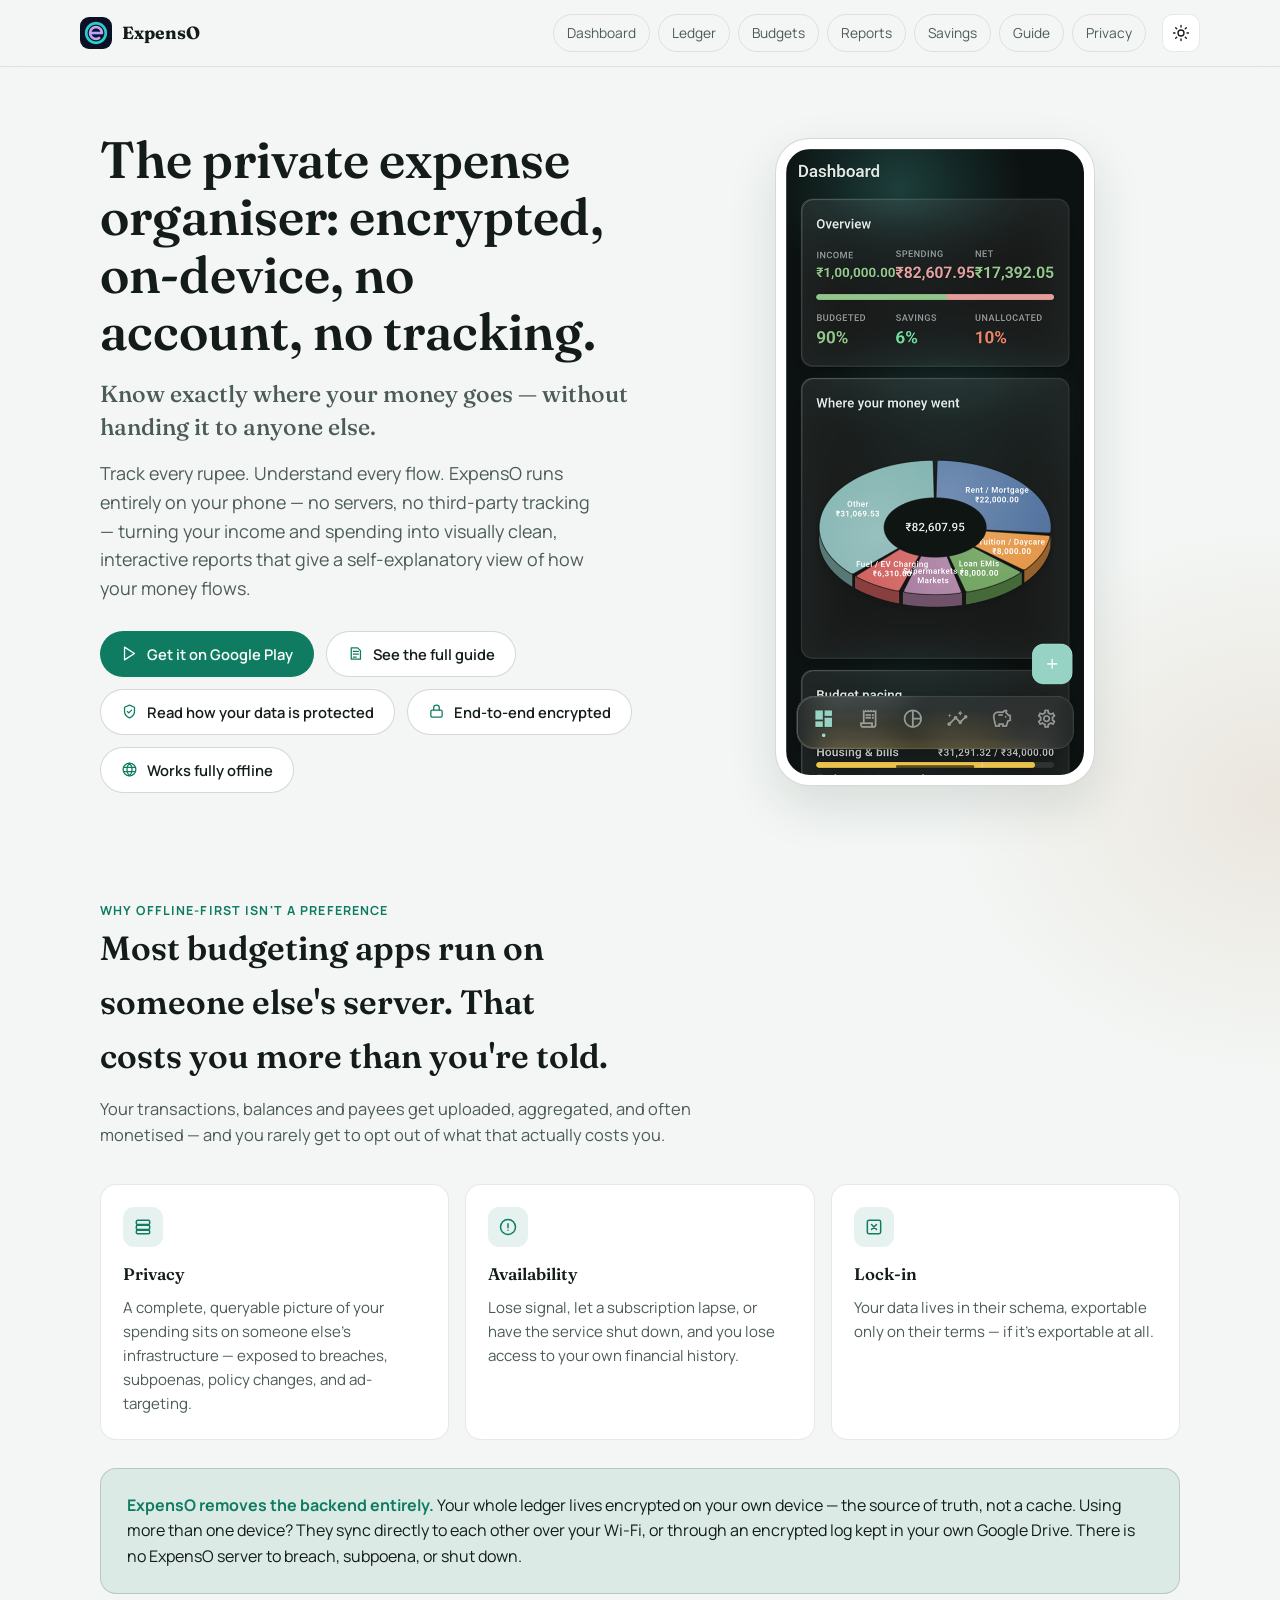
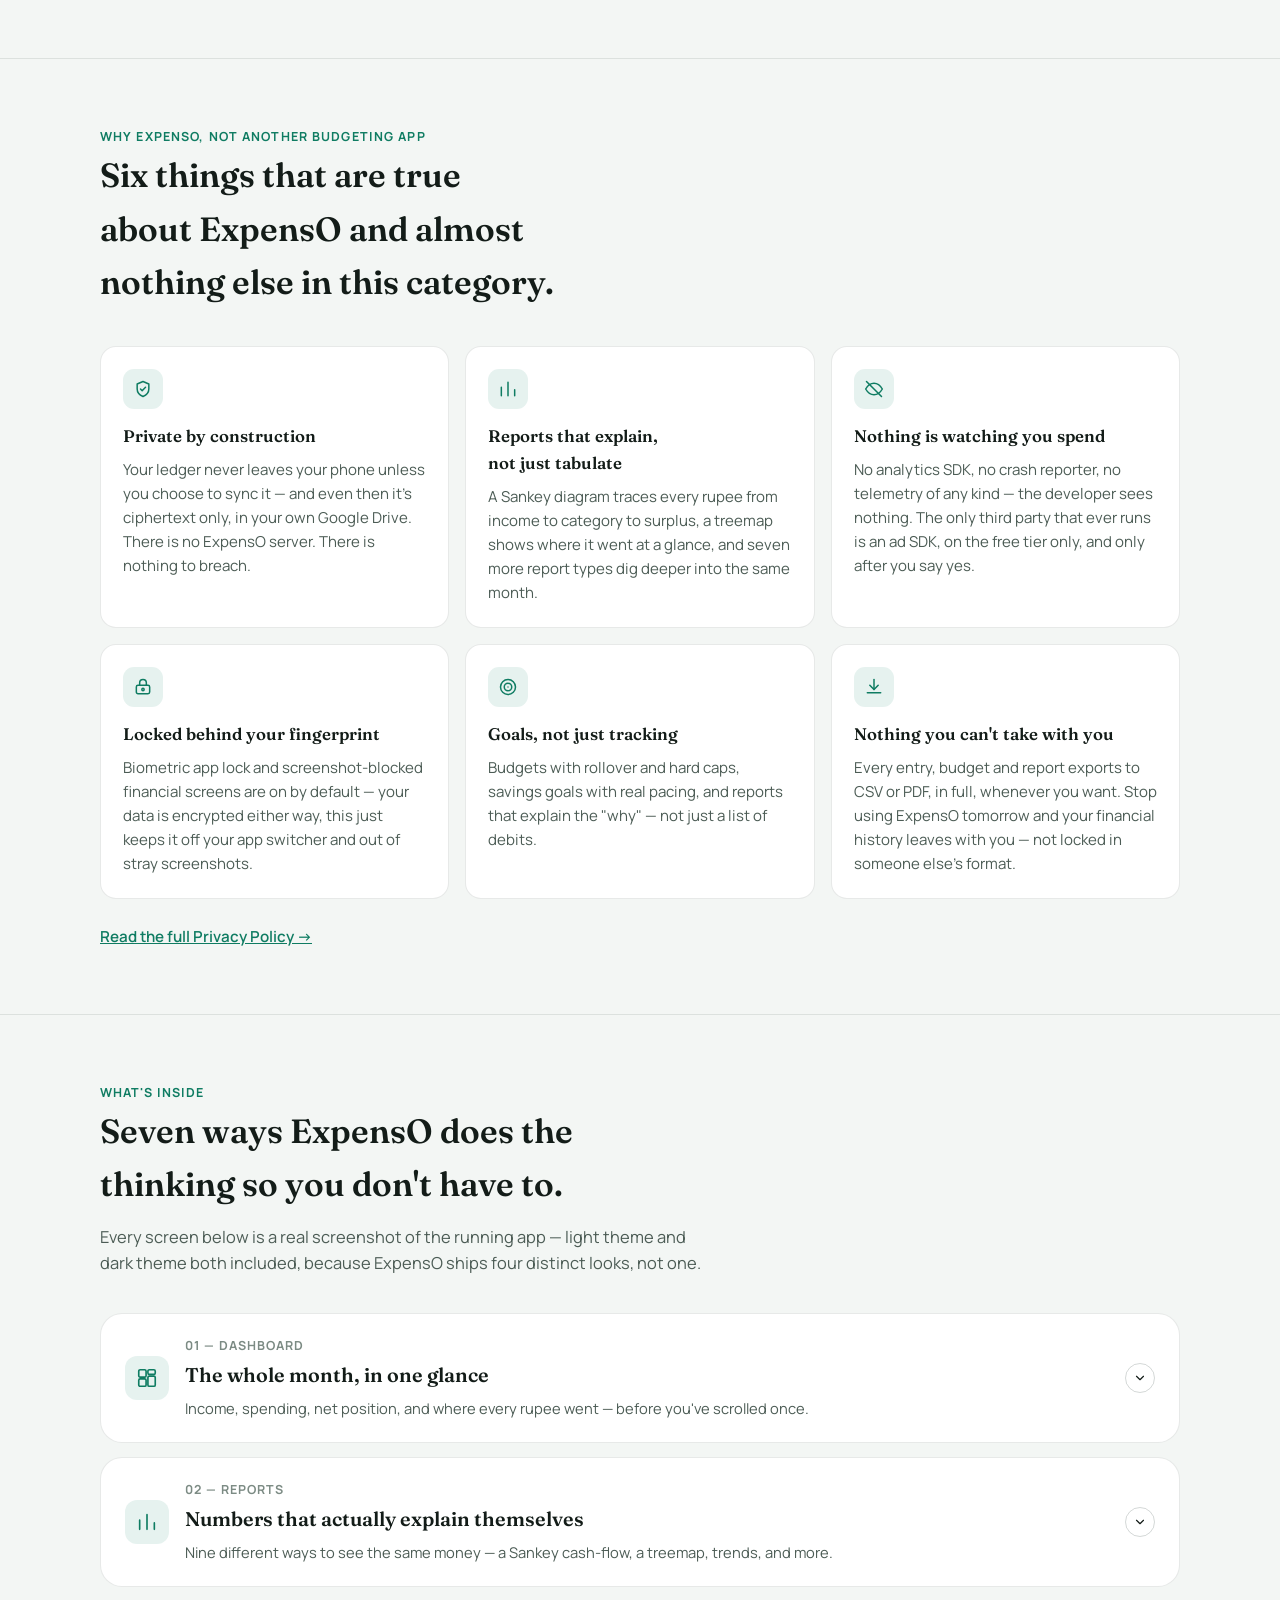
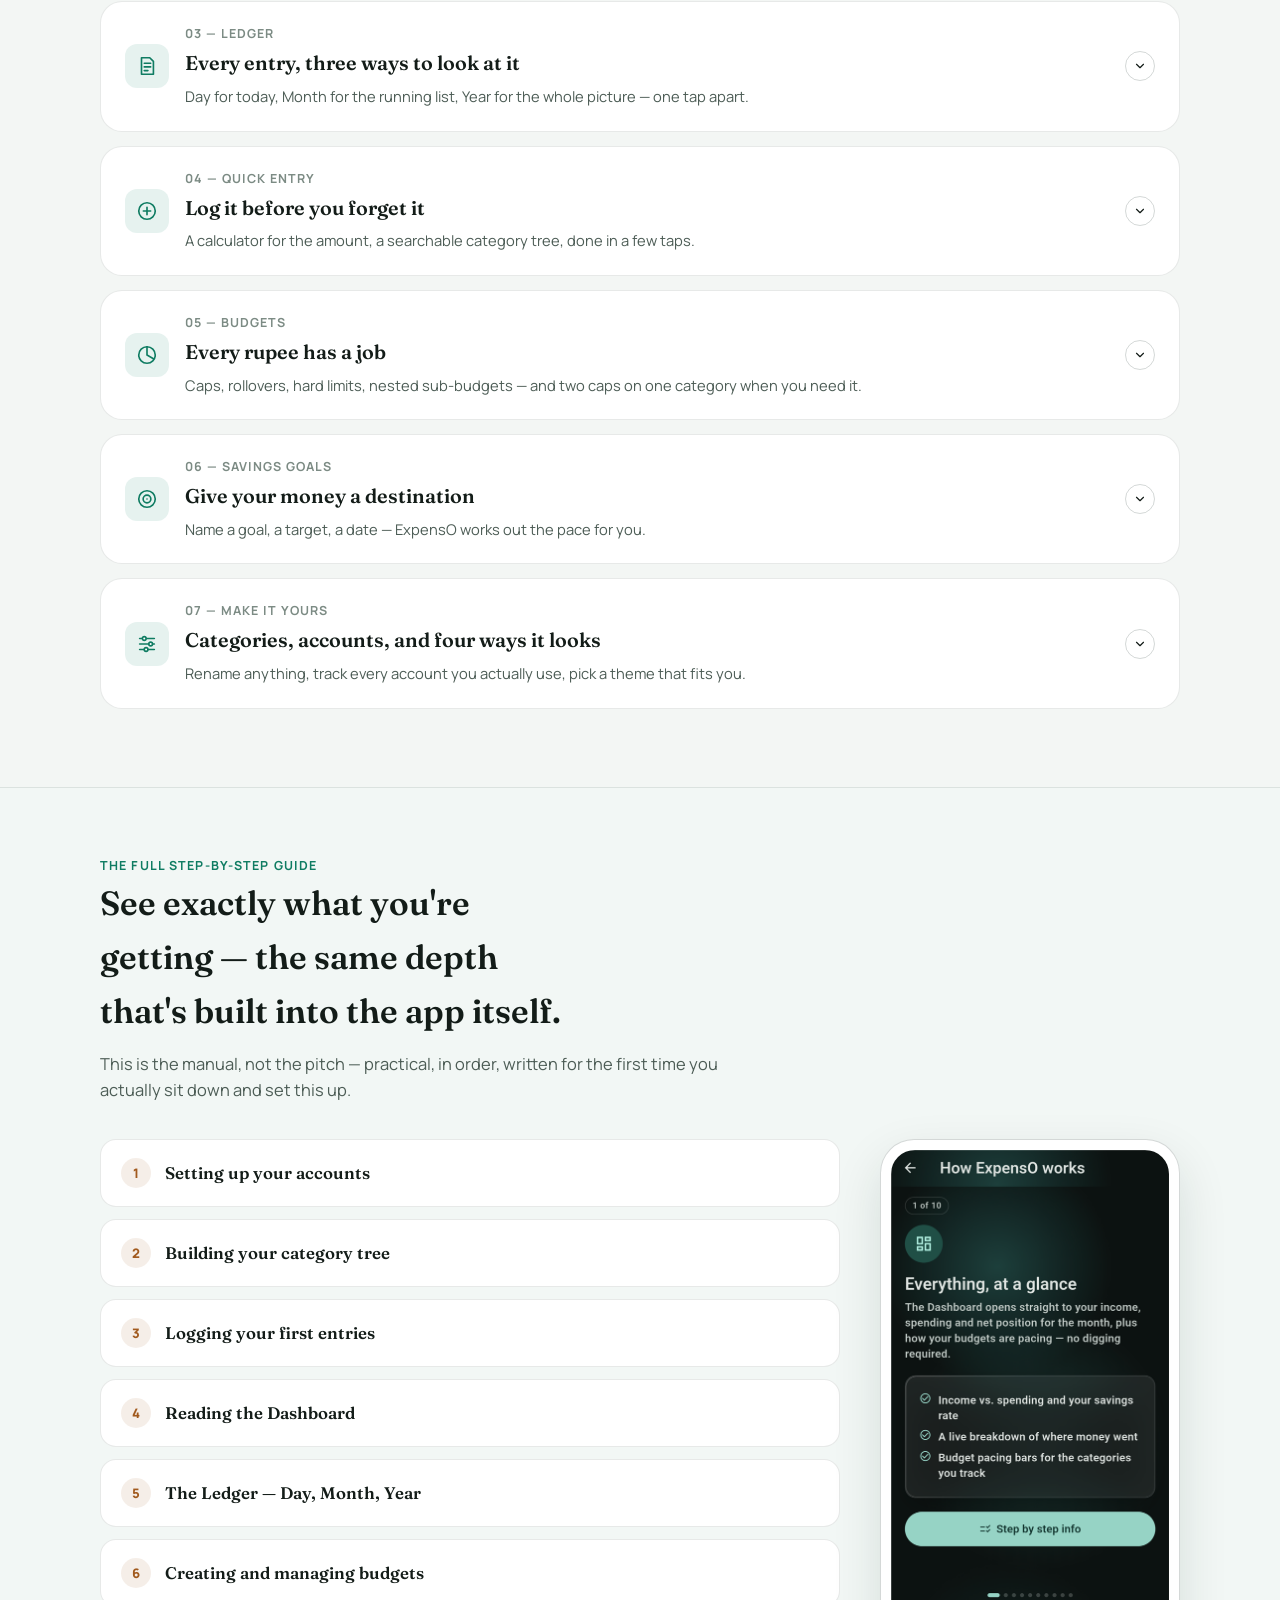
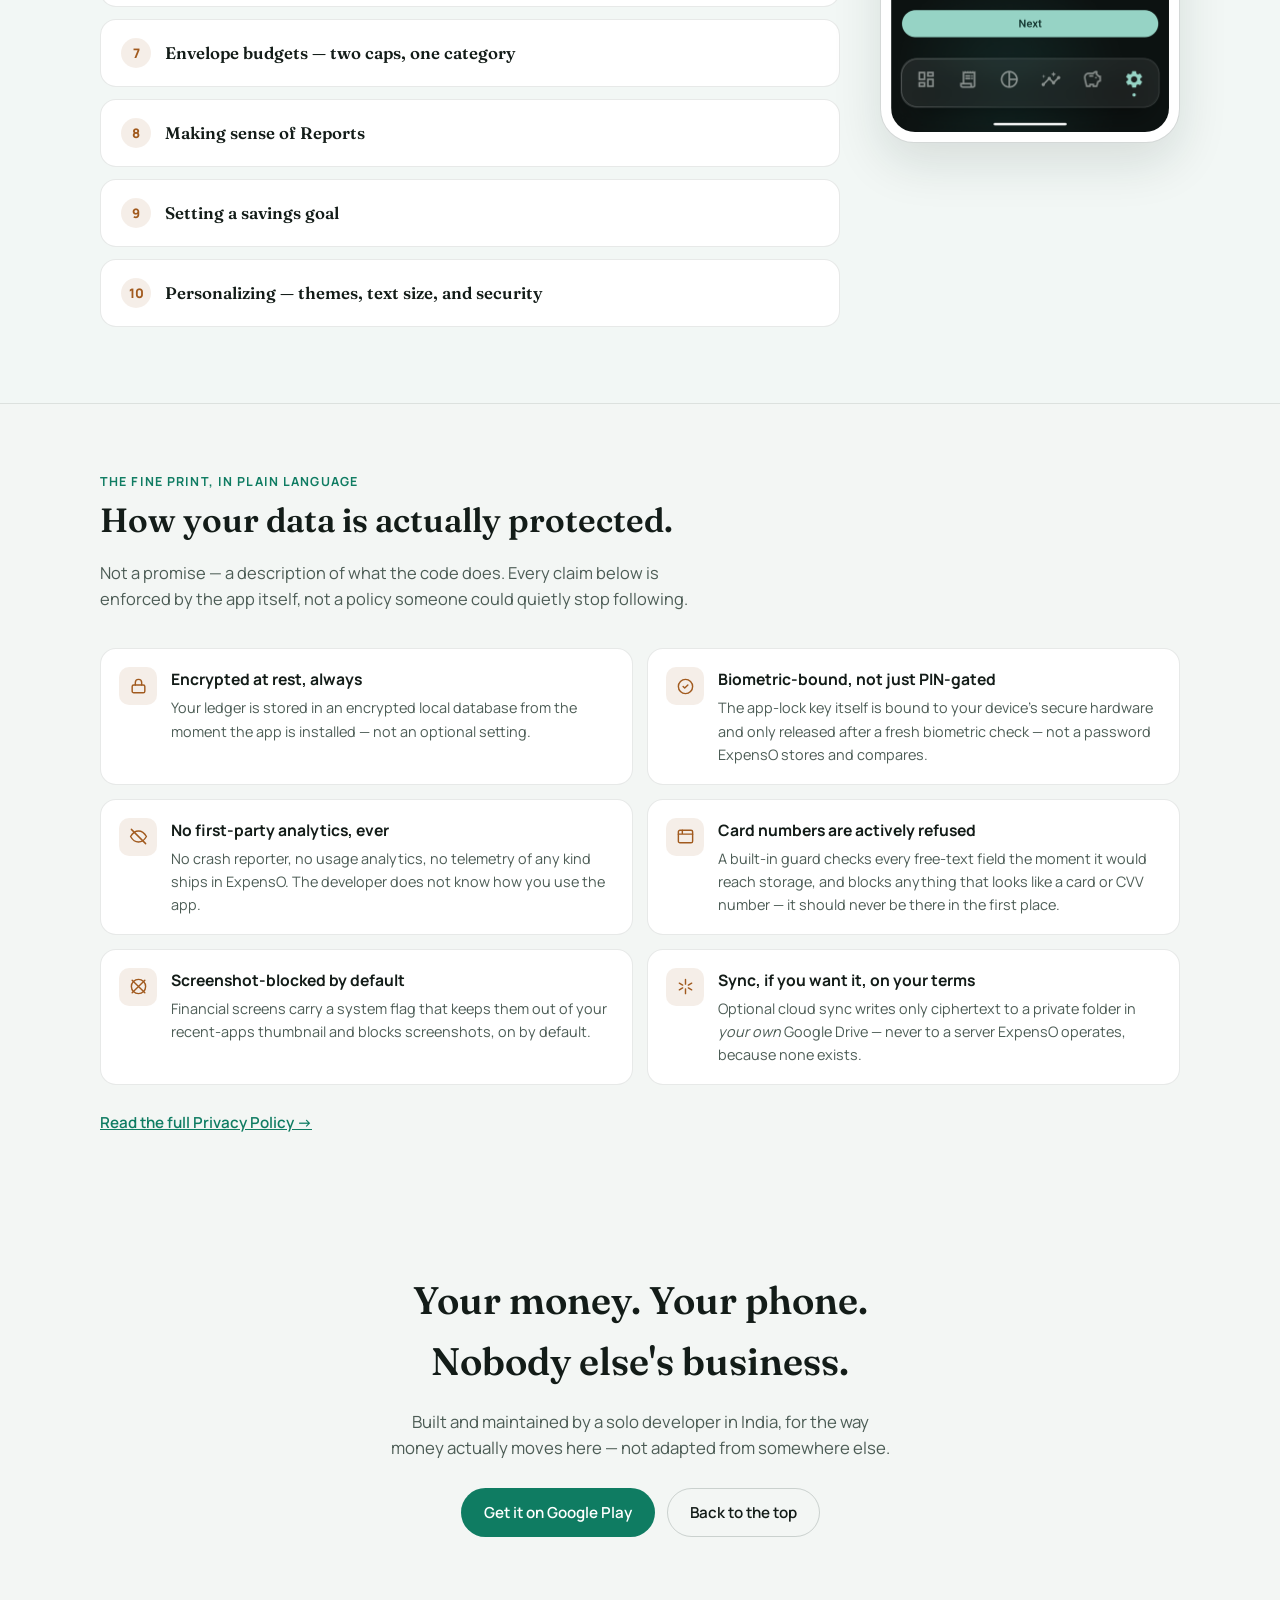
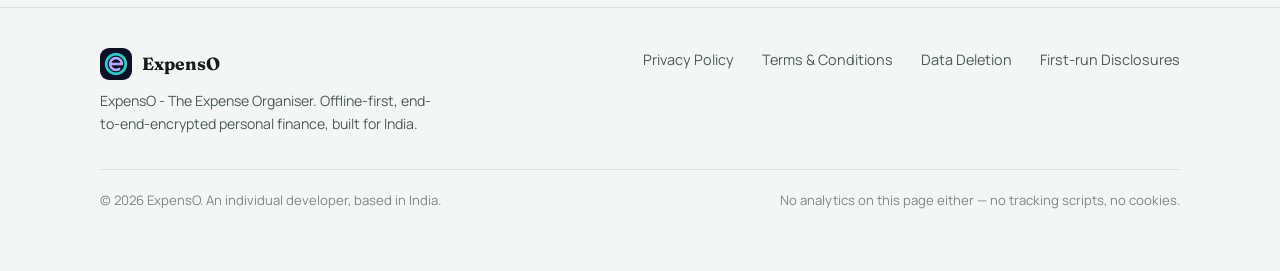
==== commit 91a06a6d: "Add Google Play download link and demo data archive Link the hero and closing CTAs to the Play Store" ====
--- a/index.html
+++ b/index.html
@@ -45,7 +45,8 @@
         <p class="hero-sub">Know exactly where your money goes — without handing it to anyone else.</p>
         <p class="lede">Track every rupee. Understand every flow. ExpensO runs entirely on your phone — no servers, no third-party tracking — turning your income and spending into visually clean, interactive reports that give a self-explanatory view of how your money flows.</p>
         <div class="pill-row">
-          <a class="pill pill-primary" href="#guide"><svg viewBox="0 0 24 24" fill="none" stroke="currentColor" stroke-width="1.8" stroke-linecap="round" stroke-linejoin="round"><path d="M6 4h9l4 4v12H6z"/><path d="M9 9h7M9 13h7M9 17h4"/></svg>See the full guide</a>
+          <a class="pill pill-primary" href="https://play.google.com/store/apps/details?id=com.expenso.expenso"><svg viewBox="0 0 24 24" fill="none" stroke="currentColor" stroke-width="1.8" stroke-linecap="round" stroke-linejoin="round"><path d="M5 3l14 9-14 9V3z"/></svg>Get it on Google Play</a>
+          <a class="pill" href="#guide"><svg viewBox="0 0 24 24" fill="none" stroke="currentColor" stroke-width="1.8" stroke-linecap="round" stroke-linejoin="round"><path d="M6 4h9l4 4v12H6z"/><path d="M9 9h7M9 13h7M9 17h4"/></svg>See the full guide</a>
           <a class="pill" href="#security"><svg viewBox="0 0 24 24" fill="none" stroke="currentColor" stroke-width="1.8" stroke-linecap="round" stroke-linejoin="round"><path d="M12 3l7 3v6c0 5-3.5 7.5-7 9-3.5-1.5-7-4-7-9V6z"/><path d="M9 12l2 2 4-4"/></svg>Read how your data is protected</a>
           <span class="pill"><svg viewBox="0 0 24 24" fill="none" stroke="currentColor" stroke-width="1.8" stroke-linecap="round" stroke-linejoin="round"><rect x="4" y="10" width="16" height="10" rx="2"/><path d="M8 10V7a4 4 0 0 1 8 0v3"/></svg>End-to-end encrypted</span>
           <span class="pill"><svg viewBox="0 0 24 24" fill="none" stroke="currentColor" stroke-width="1.8" stroke-linecap="round" stroke-linejoin="round"><circle cx="12" cy="12" r="9"/><path d="M4.6 9h14.8M4.6 15h14.8M12 3a13 13 0 0 1 0 18M12 3a13 13 0 0 0 0 18"/></svg>Works fully offline</span>
@@ -571,7 +572,10 @@
     <div class="wrap">
       <h2>Your money. Your phone. Nobody else's business.</h2>
       <p>Built and maintained by a solo developer in India, for the way money actually moves here — not adapted from somewhere else.</p>
-      <a class="btn btn-primary" href="#top">Back to the top</a>
+      <div class="pill-row" style="justify-content: center; margin-top: 0;">
+        <a class="btn btn-primary" href="https://play.google.com/store/apps/details?id=com.expenso.expenso">Get it on Google Play</a>
+        <a class="btn btn-ghost" href="#top">Back to the top</a>
+      </div>
     </div>
   </section>
 
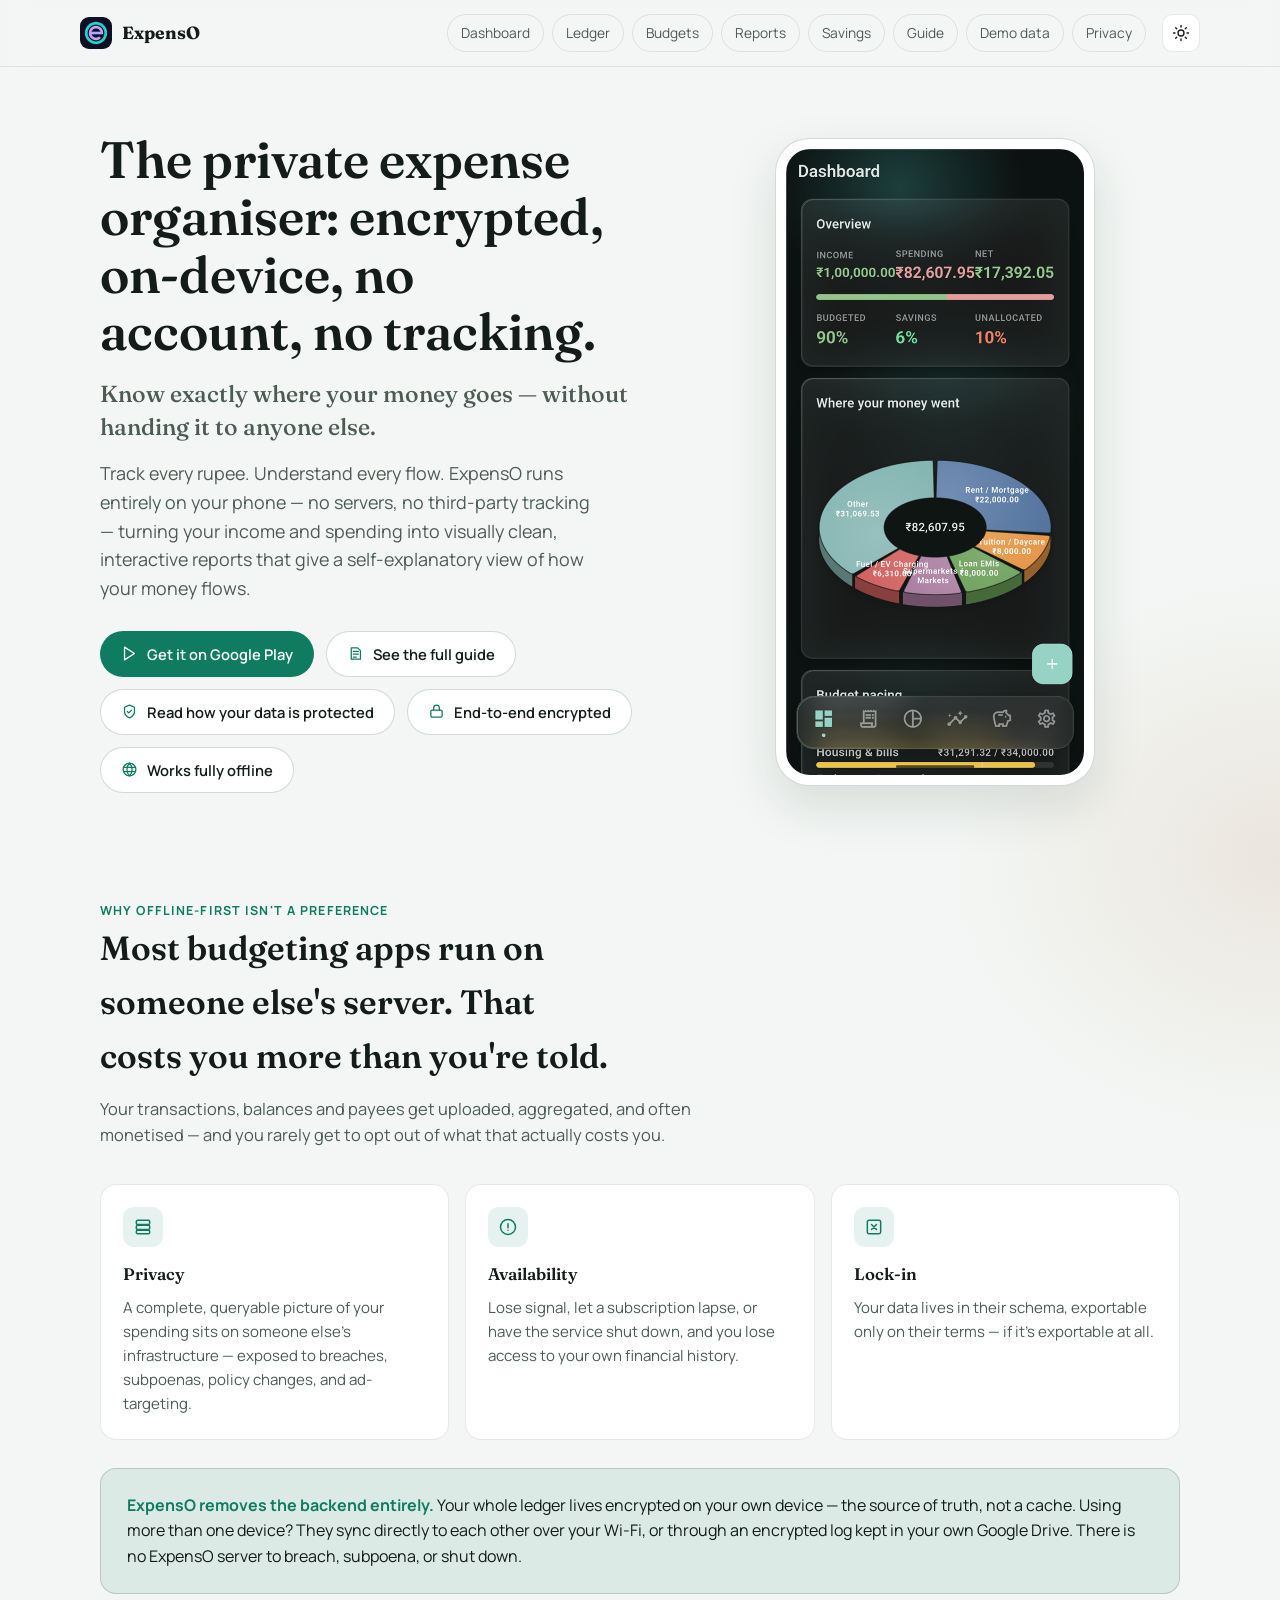
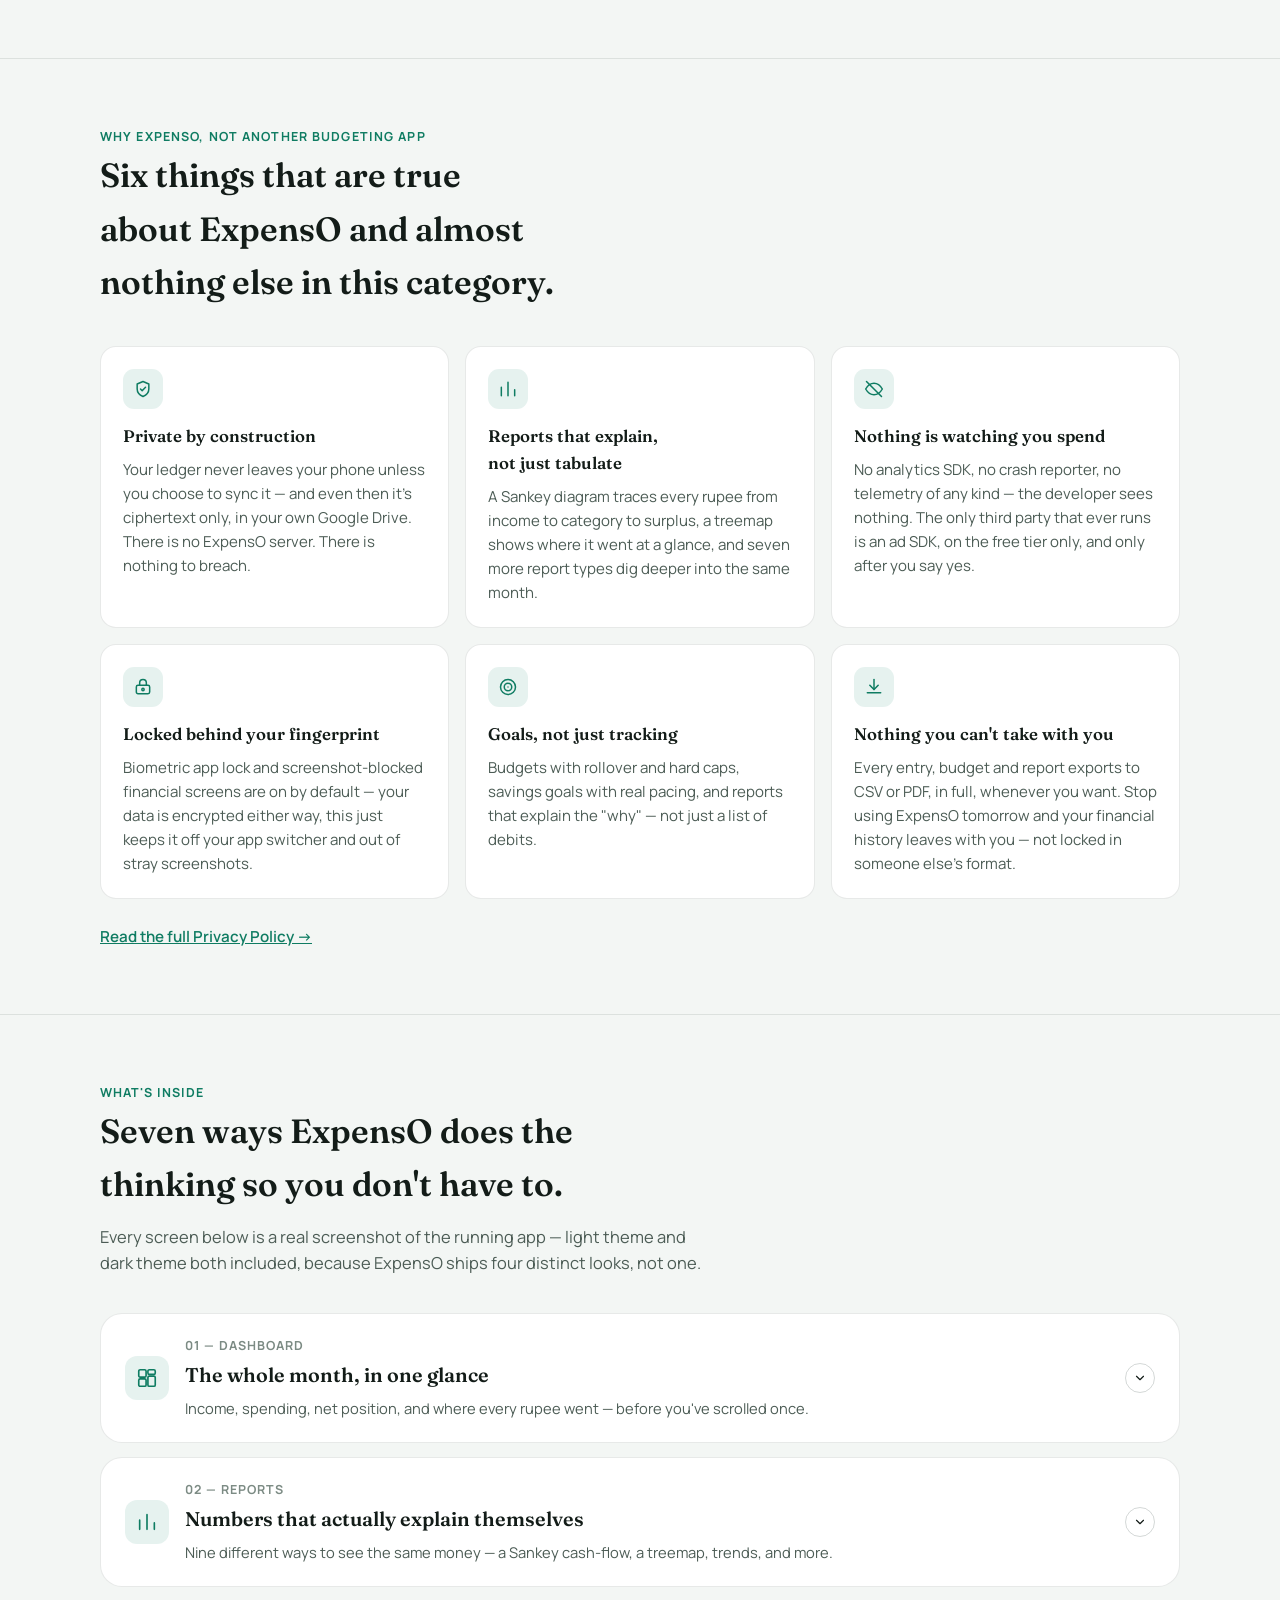
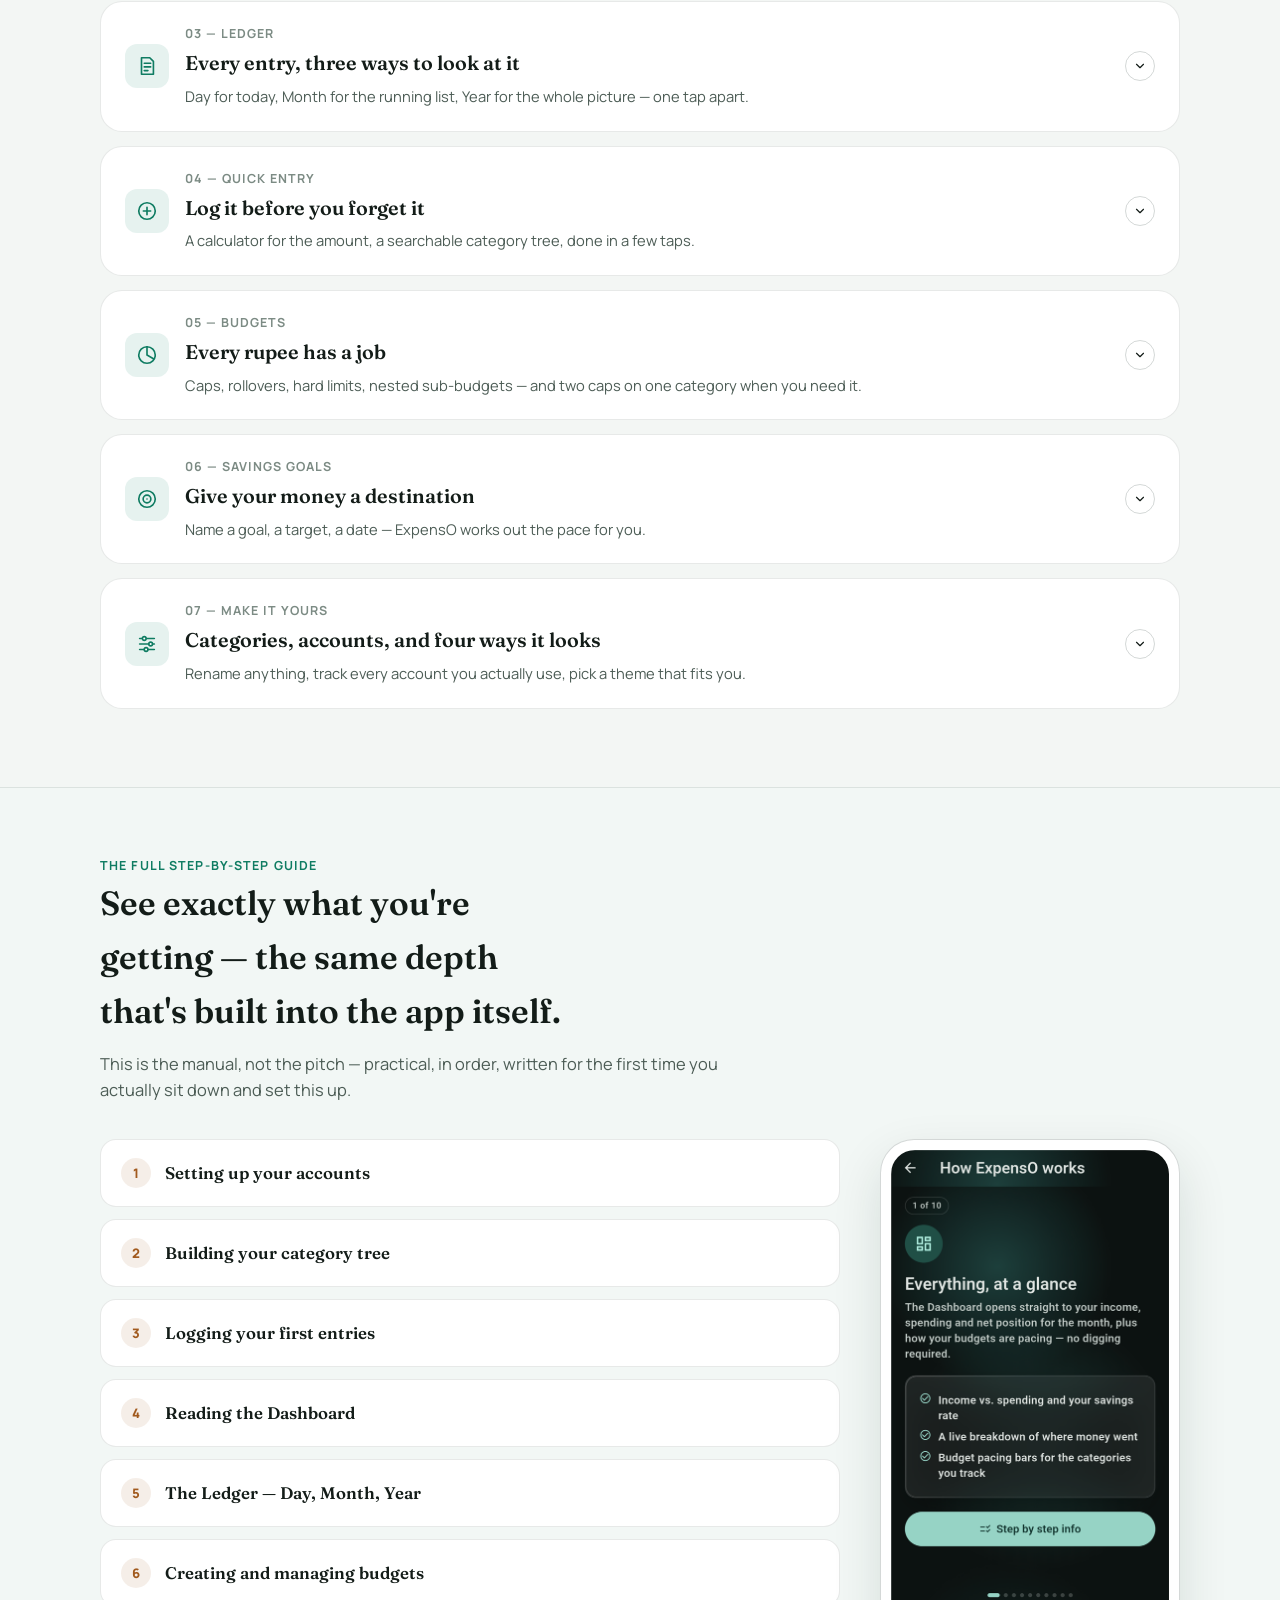
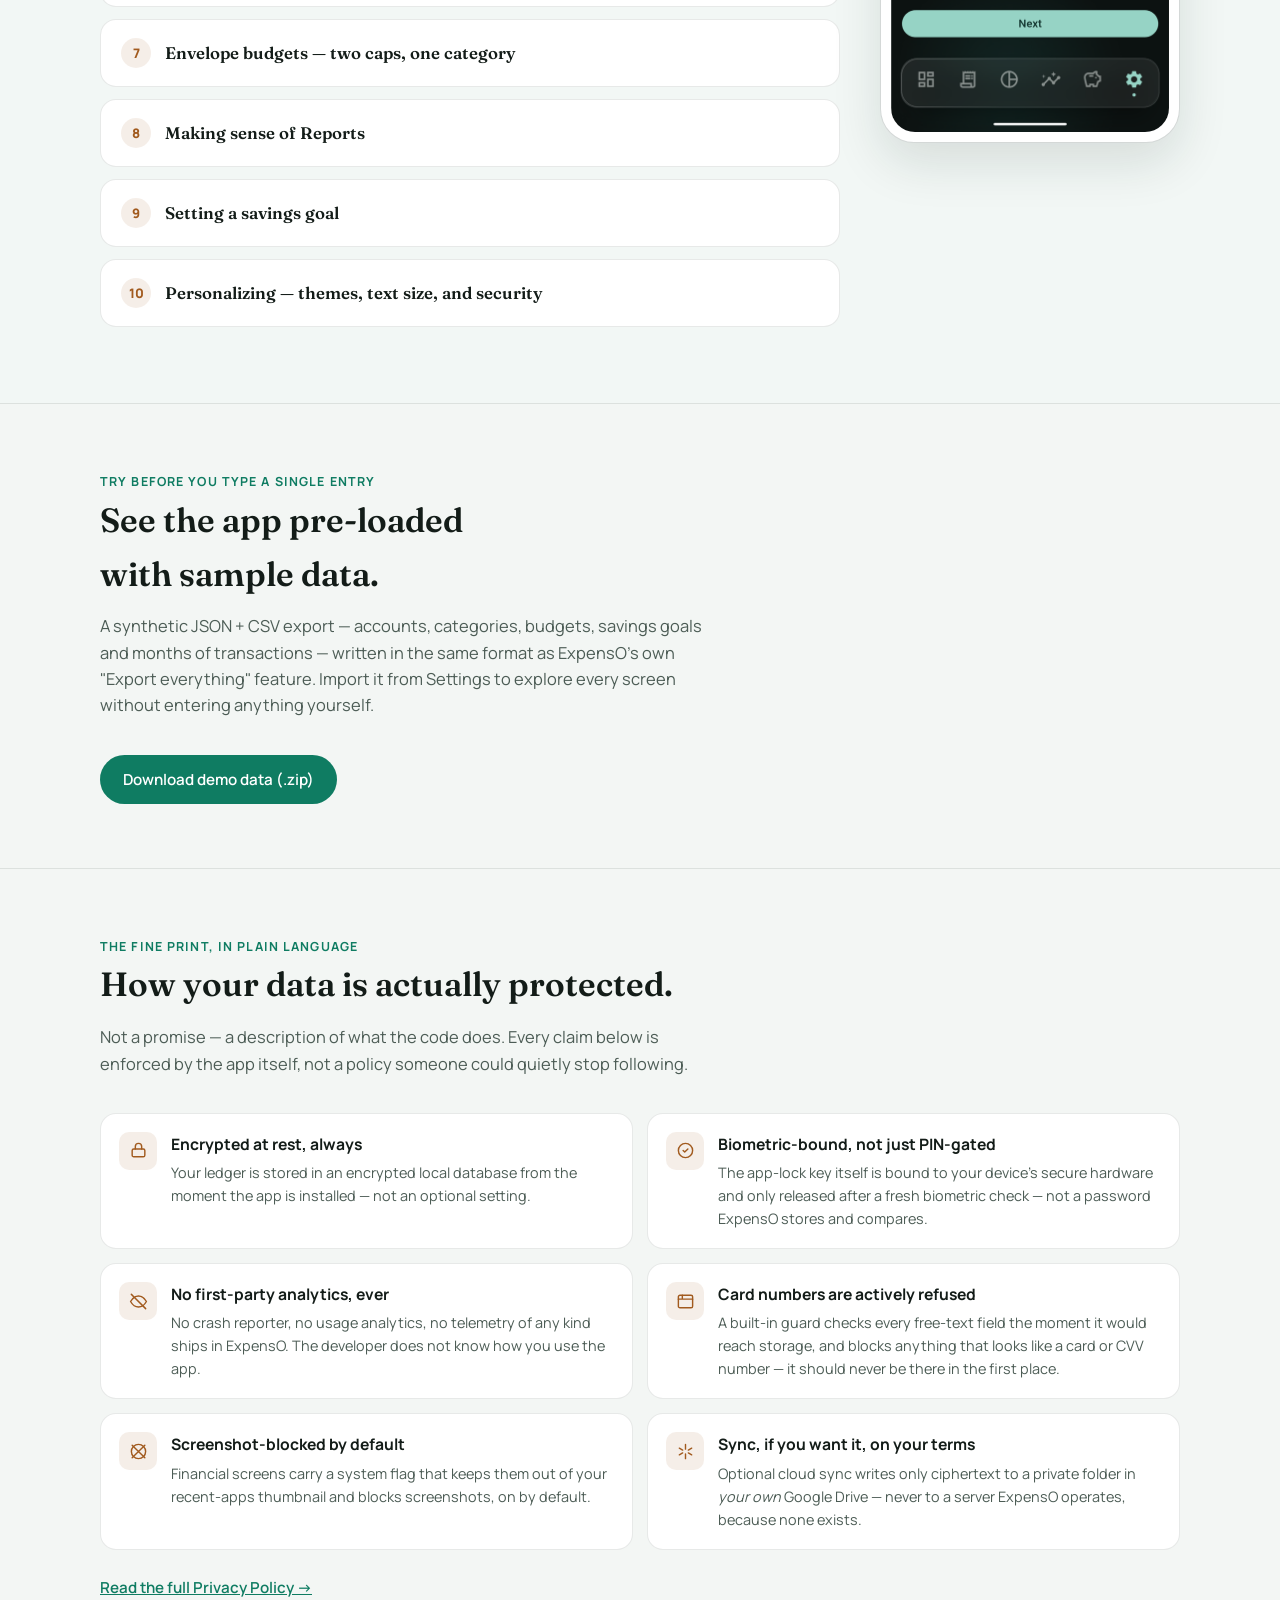
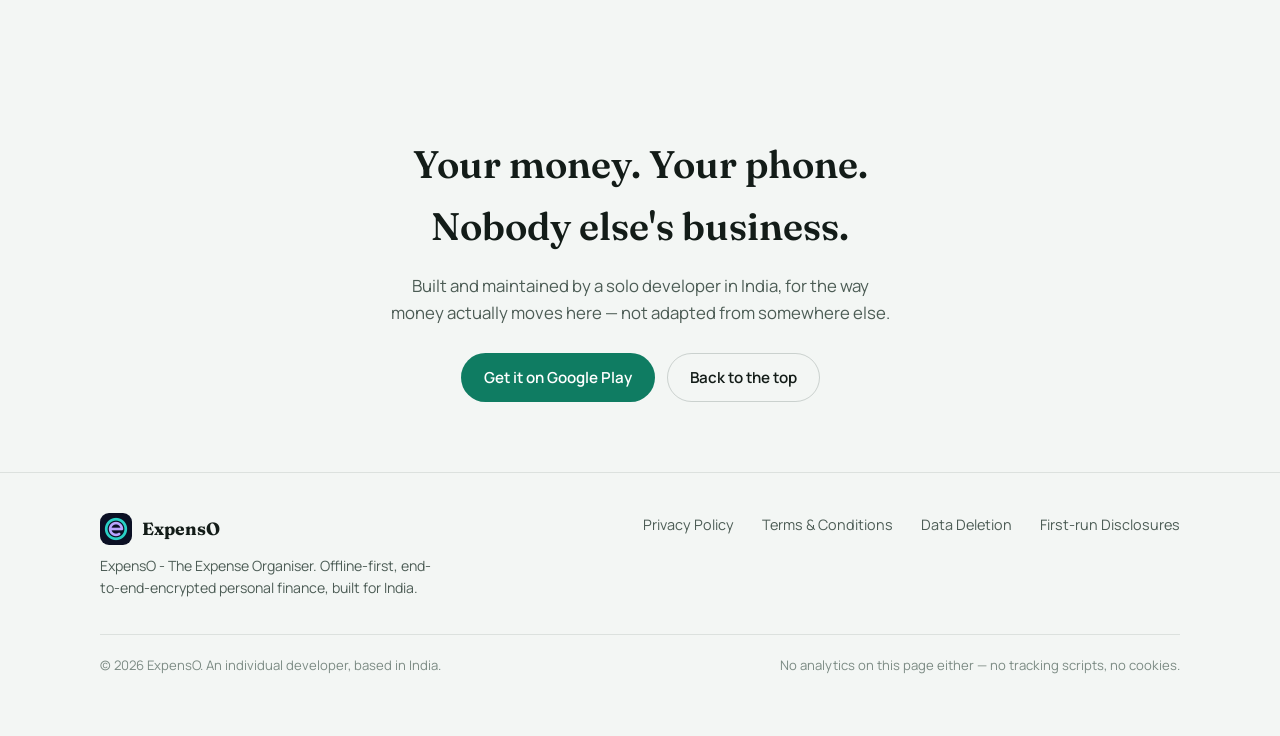
==== commit 38845c0c: "Add a visible Downloads section for the demo data archive The zip was hosted but had no link on the " ====
--- a/index.html
+++ b/index.html
@@ -26,6 +26,7 @@
       <a href="#reports">Reports</a>
       <a href="#savings">Savings</a>
       <a href="#guide">Guide</a>
+      <a href="#downloads">Demo data</a>
       <a href="#security">Privacy</a>
     </nav>
     <button class="theme-toggle" id="theme-toggle" type="button" aria-label="Toggle light and dark theme">
@@ -529,6 +530,18 @@
     </div>
   </section>
 
+  <!-- ======================================================== DOWNLOADS -->
+  <section id="downloads">
+    <div class="wrap">
+      <div class="section-head">
+        <span class="eyebrow">Try before you type a single entry</span>
+        <h2>See the app pre-loaded with sample data.</h2>
+        <p>A synthetic JSON + CSV export — accounts, categories, budgets, savings goals and months of transactions — written in the same format as ExpensO's own "Export everything" feature. Import it from Settings to explore every screen without entering anything yourself.</p>
+      </div>
+      <a class="btn btn-primary" href="downloads/expenso-demo-data.zip" download>Download demo data (.zip)</a>
+    </div>
+  </section>
+
   <!-- ======================================================== SECURITY -->
   <section id="security">
     <div class="wrap">
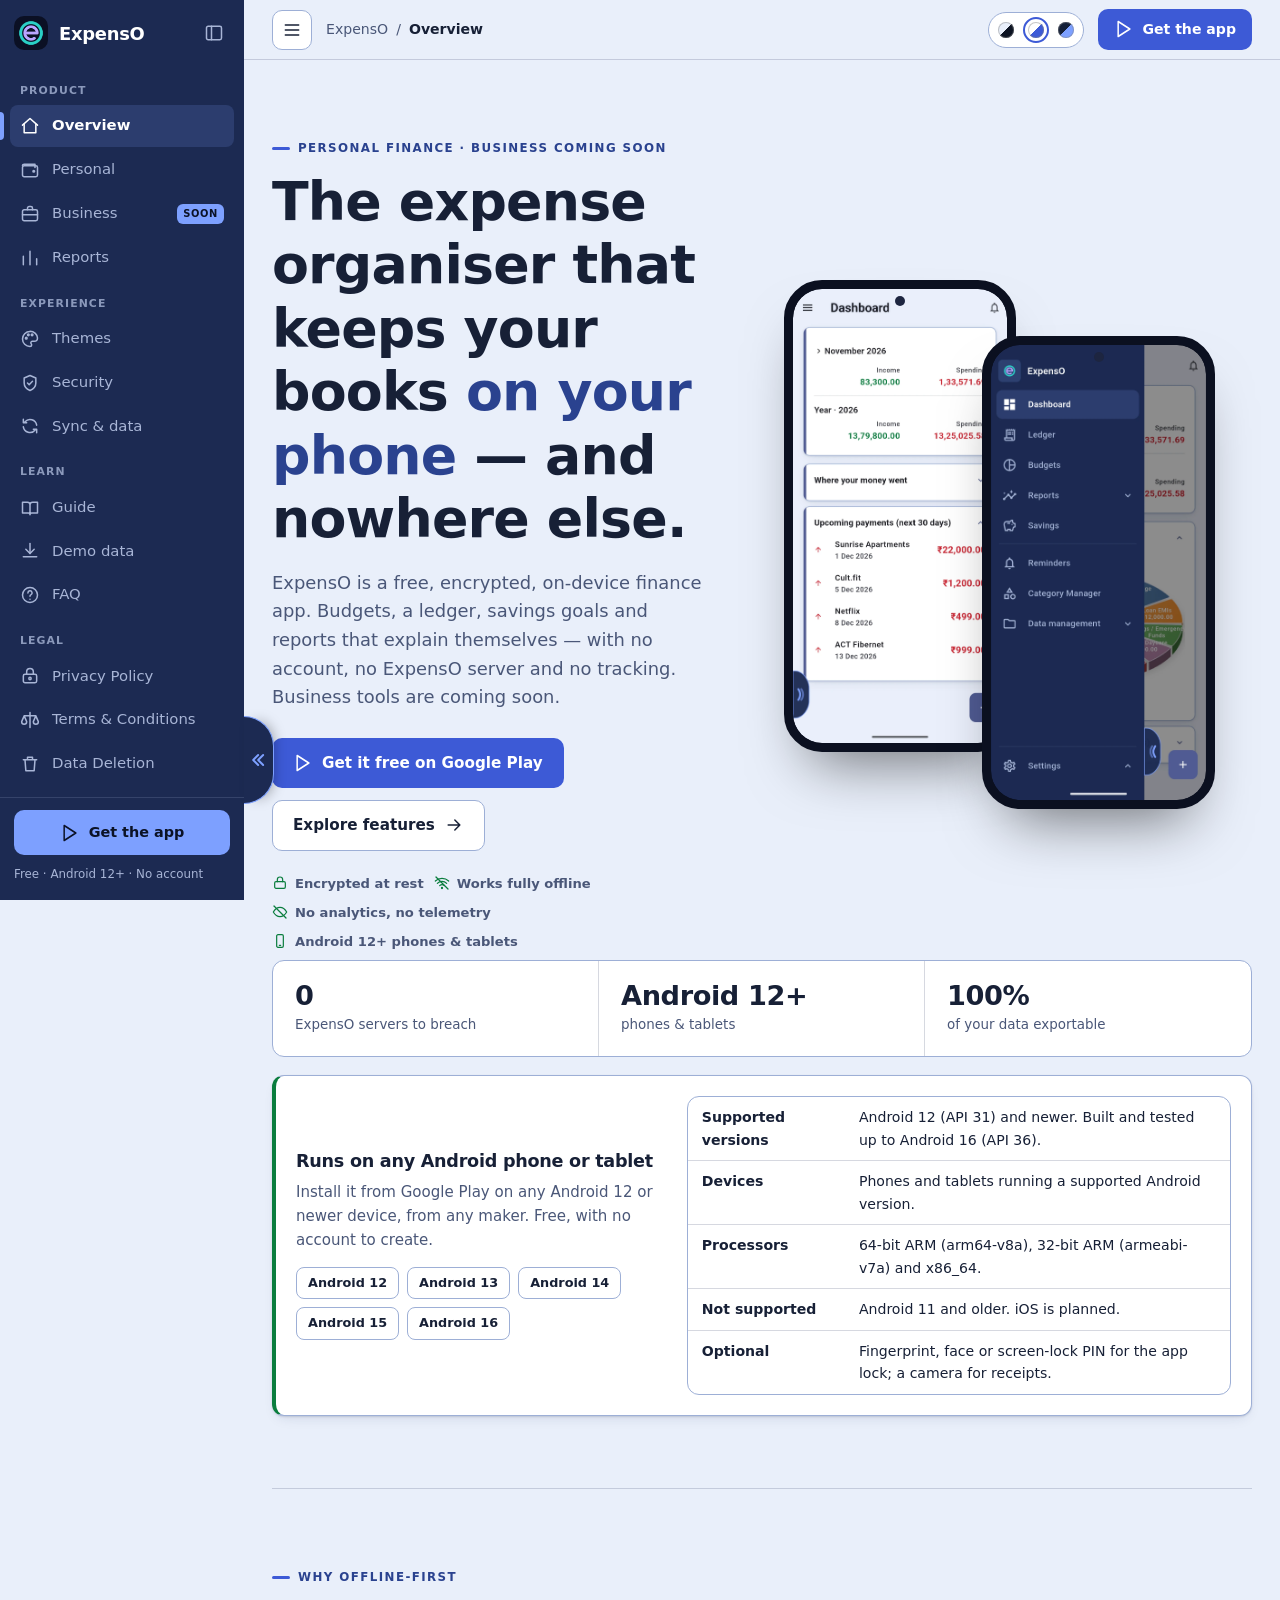
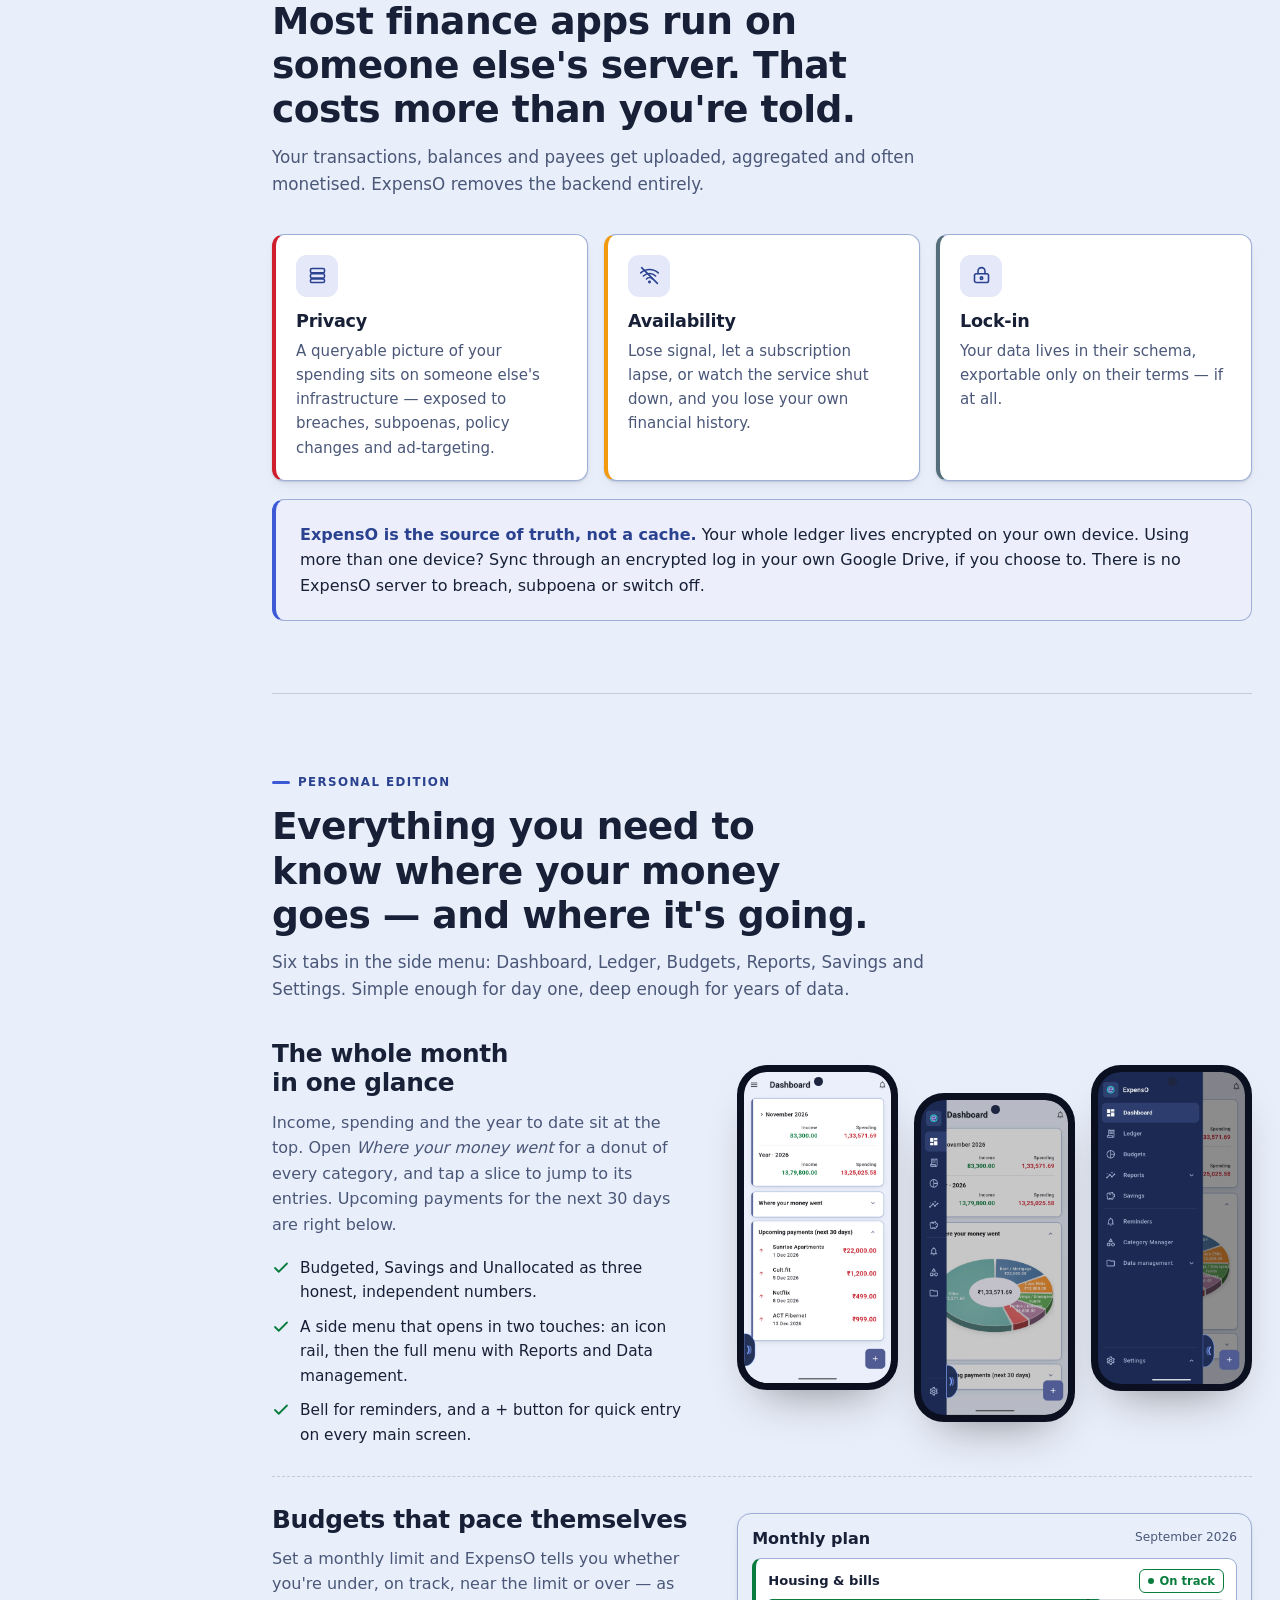
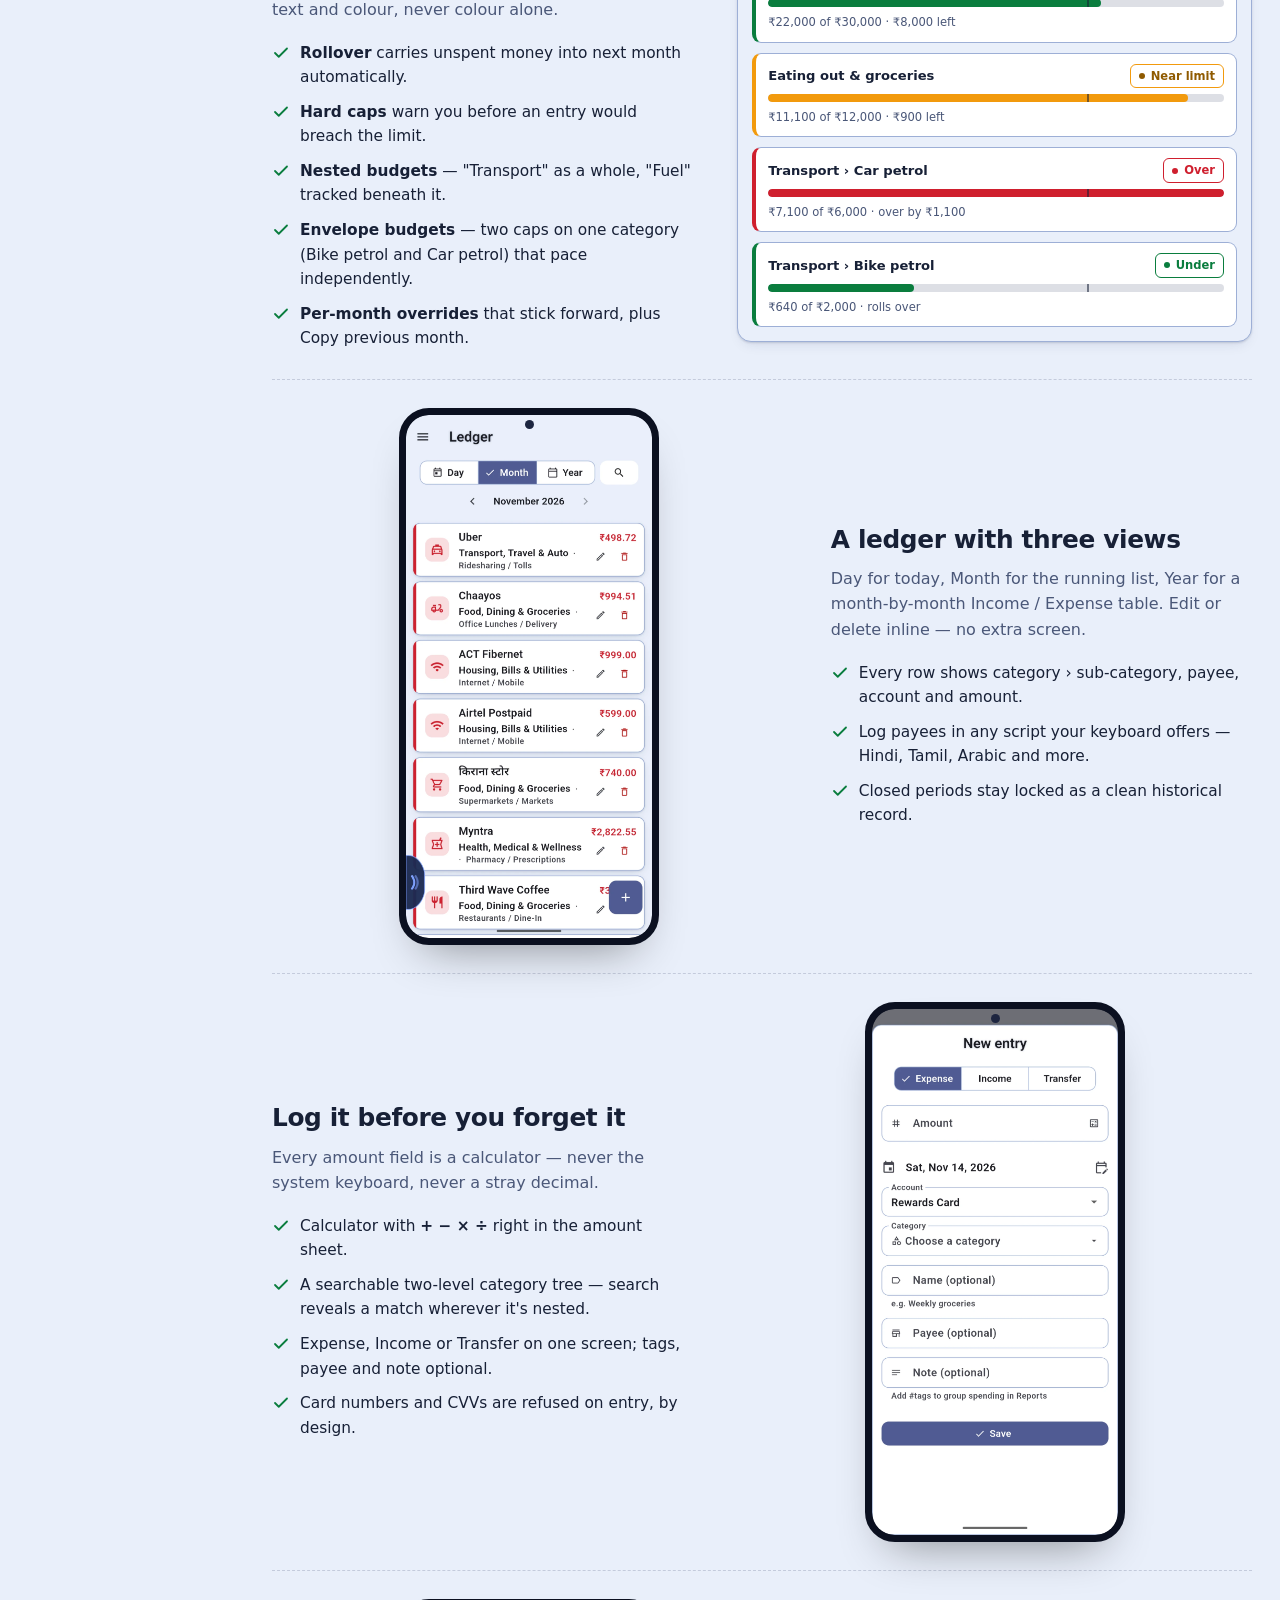
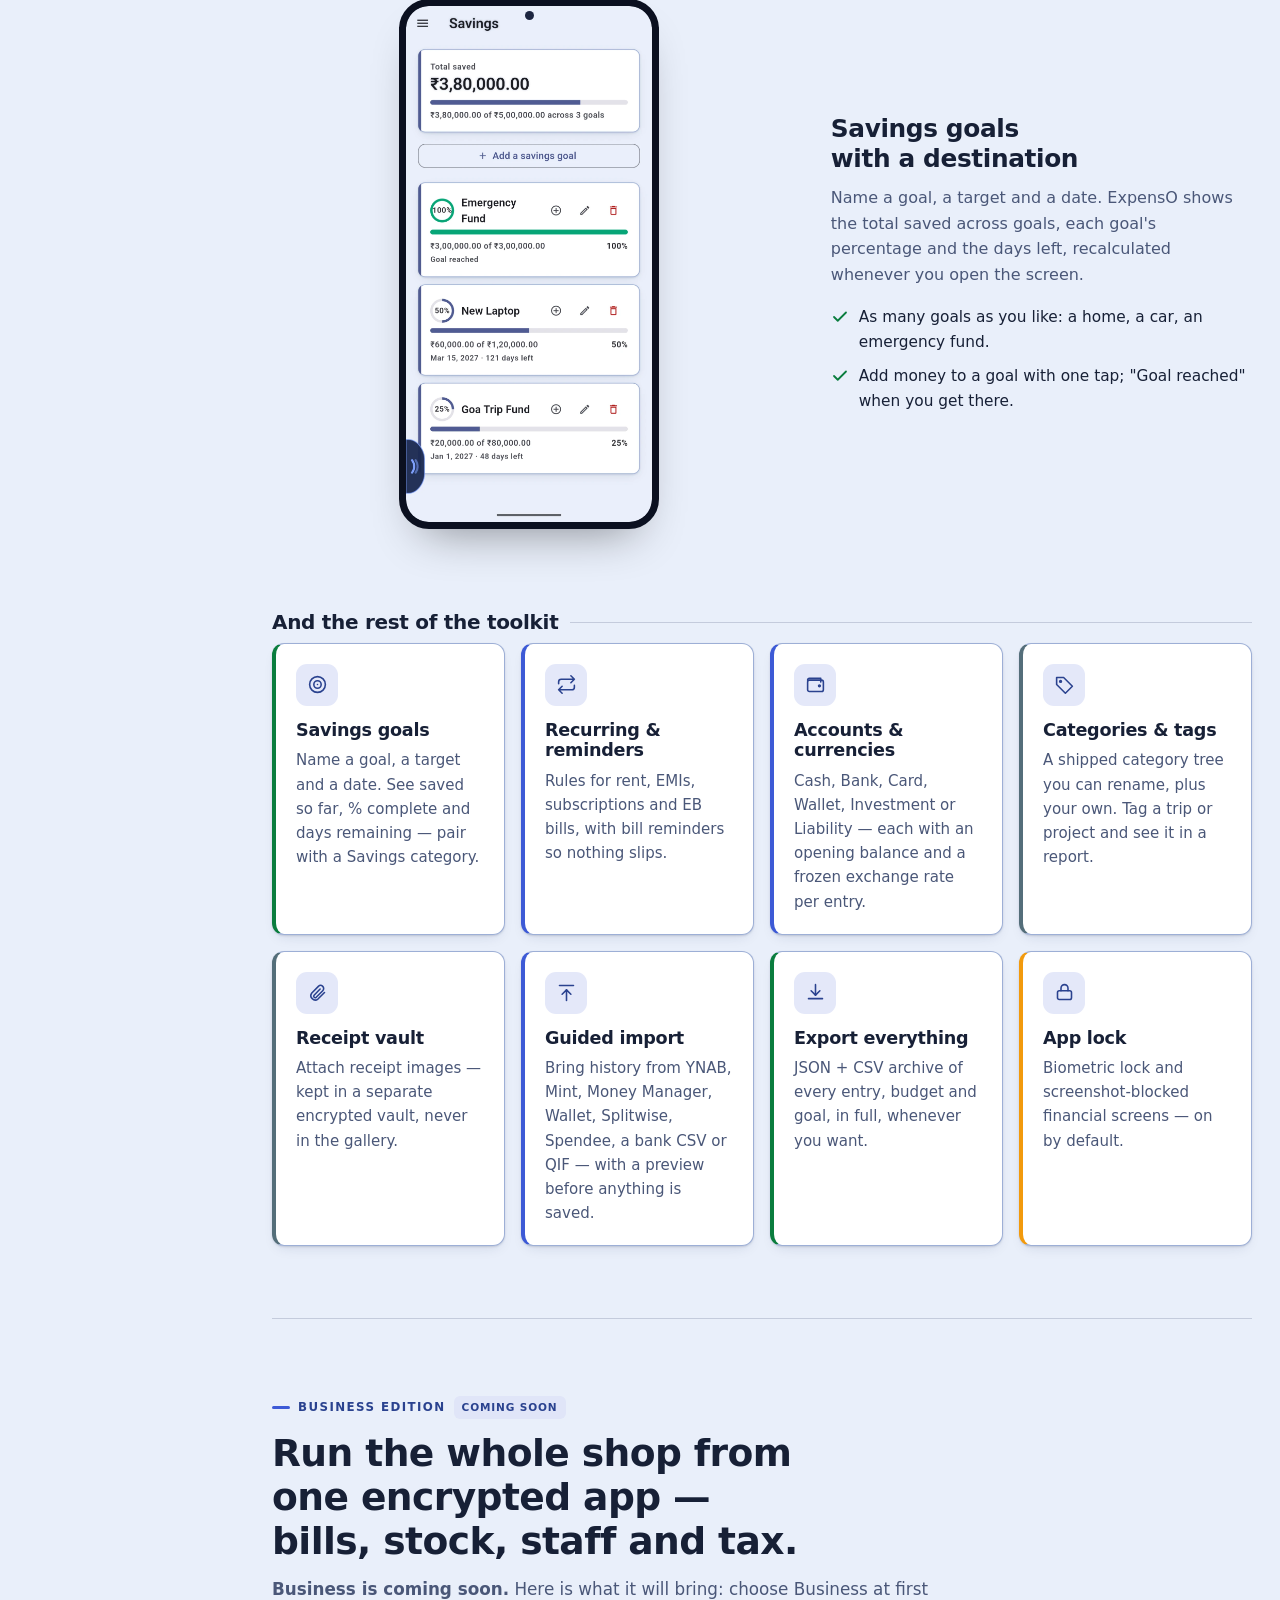
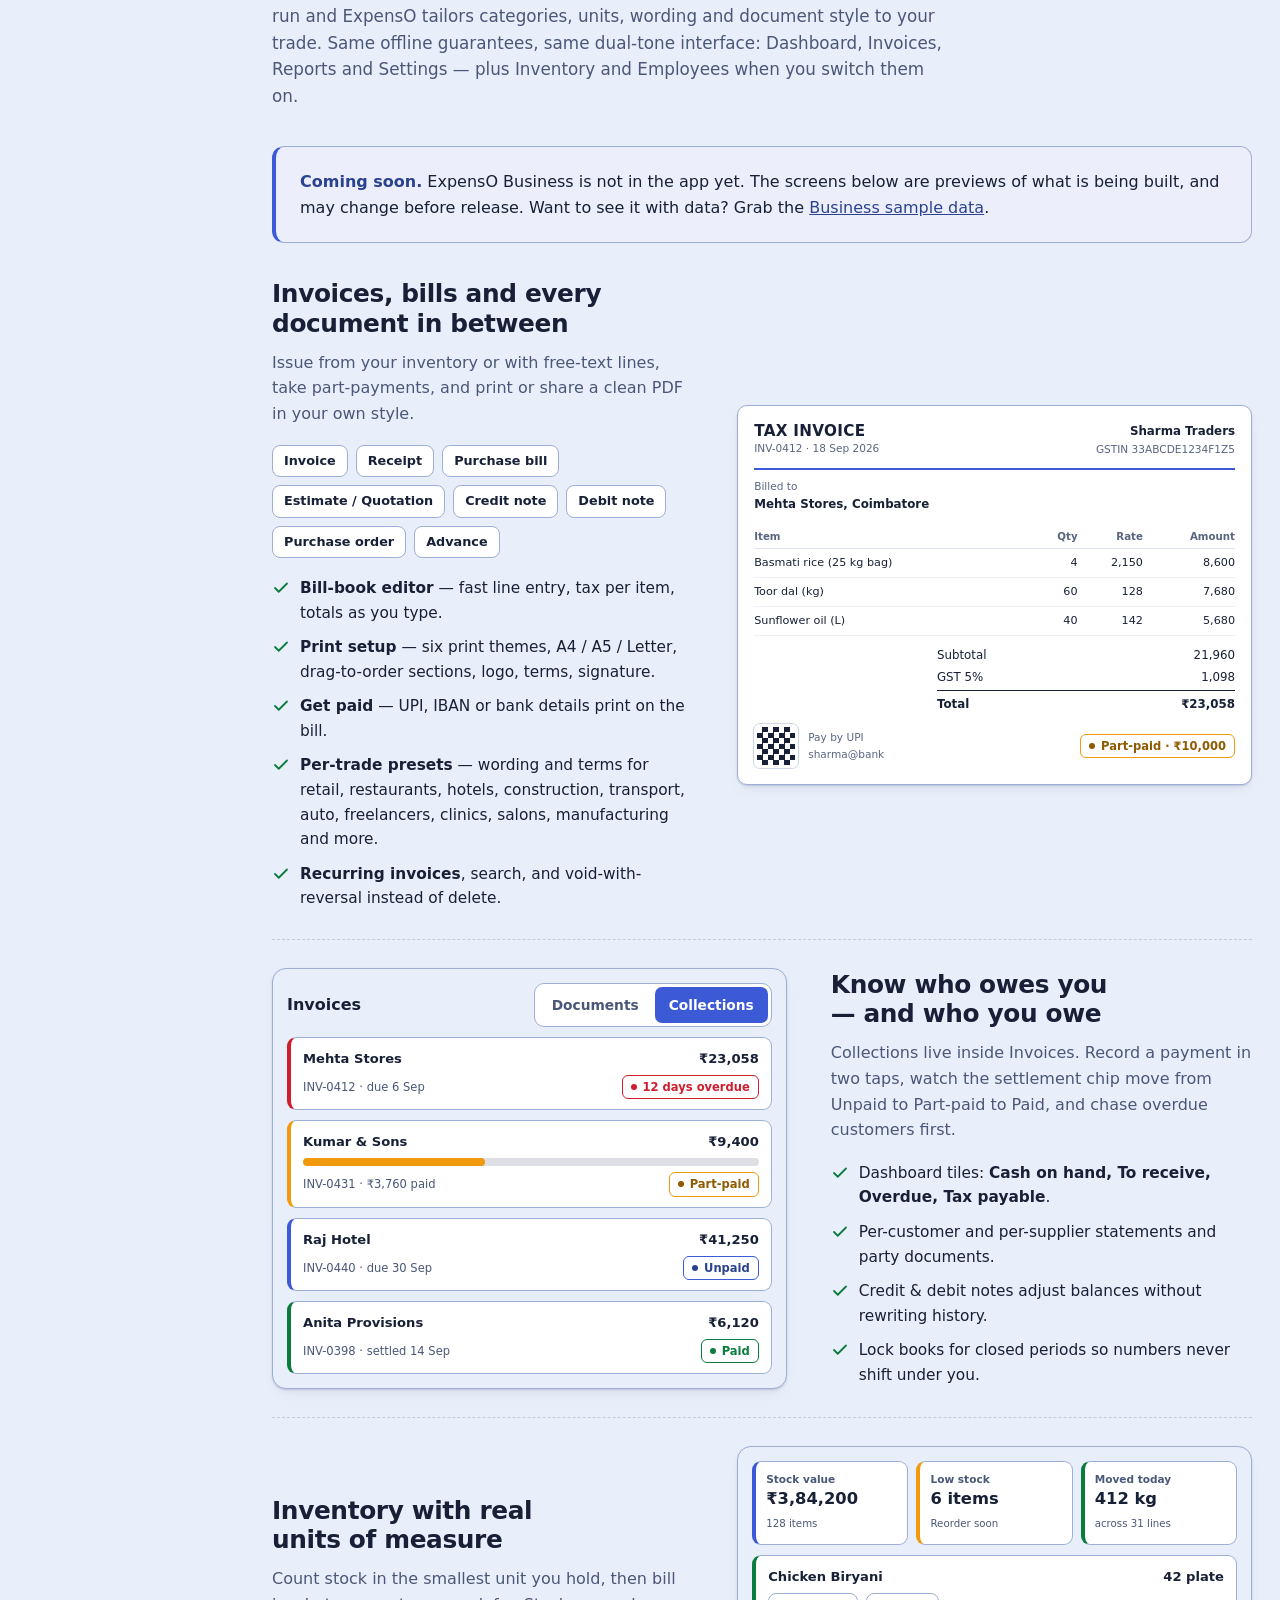
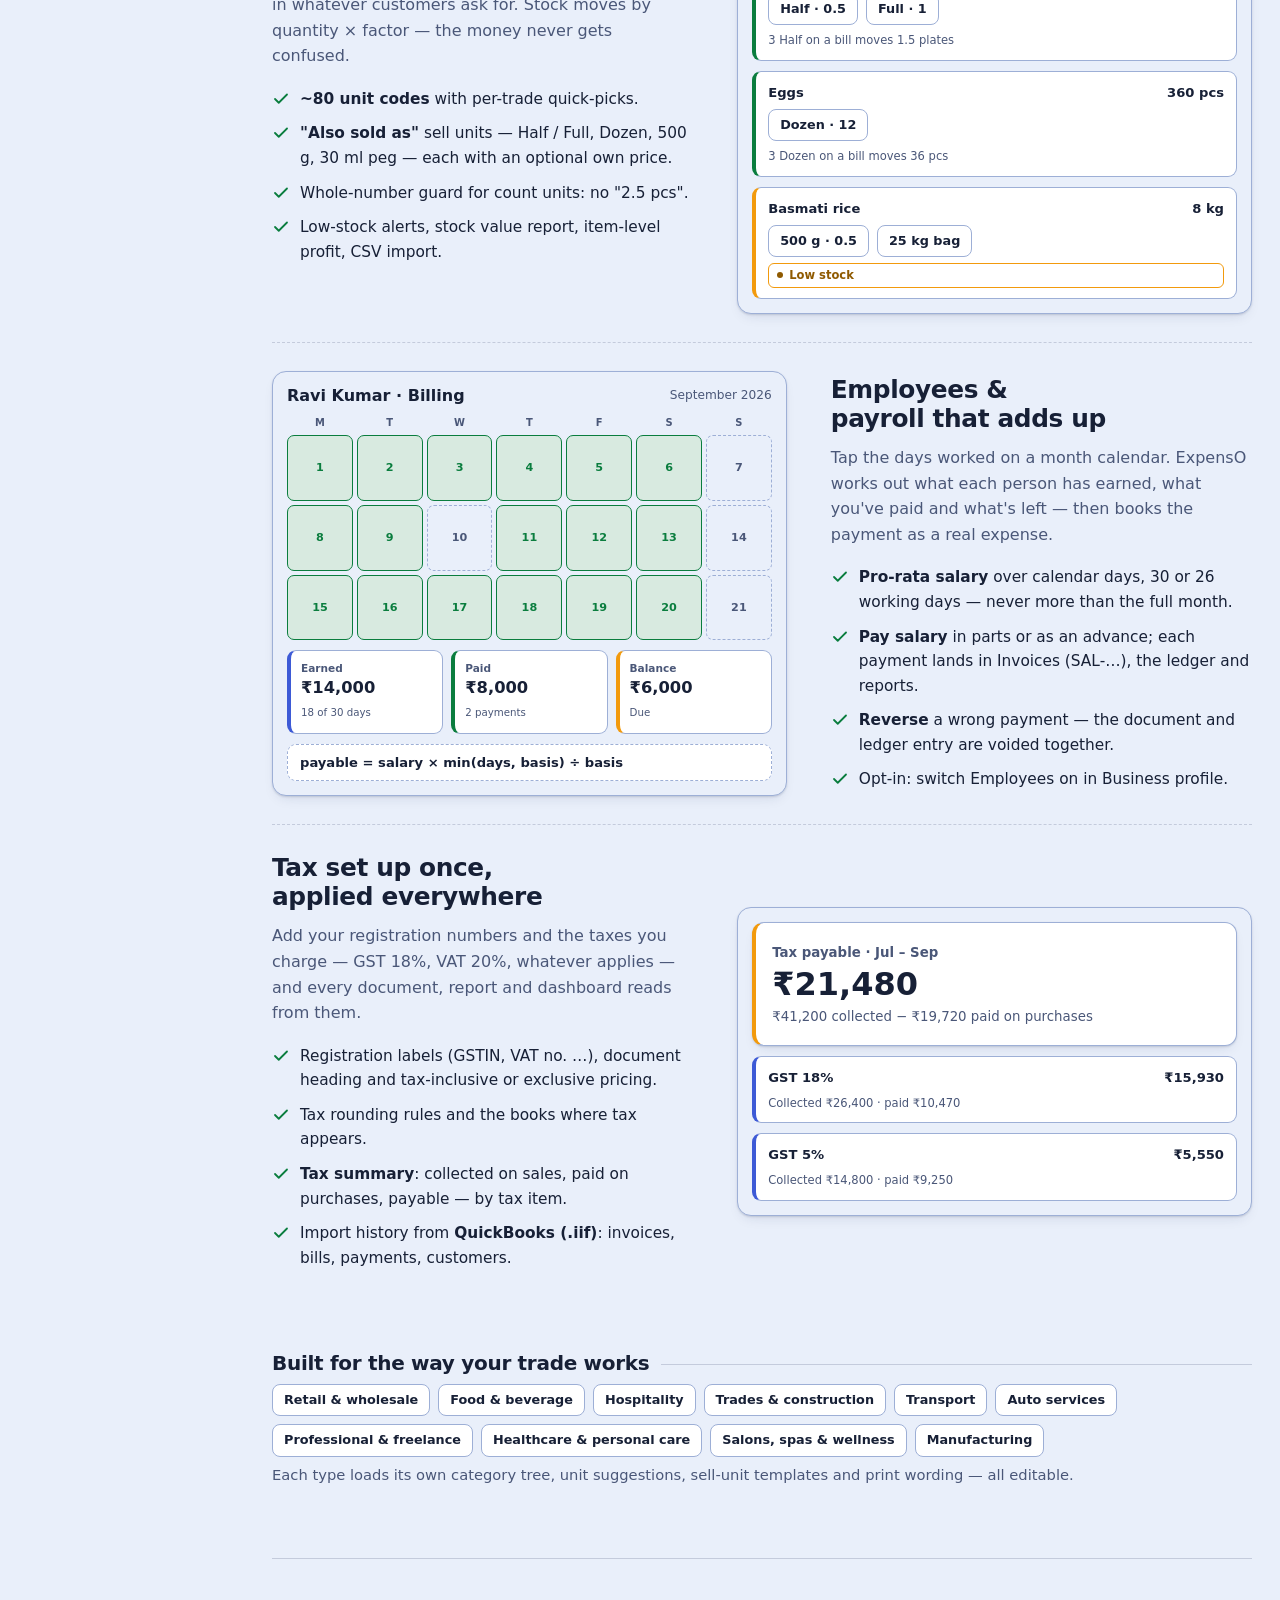
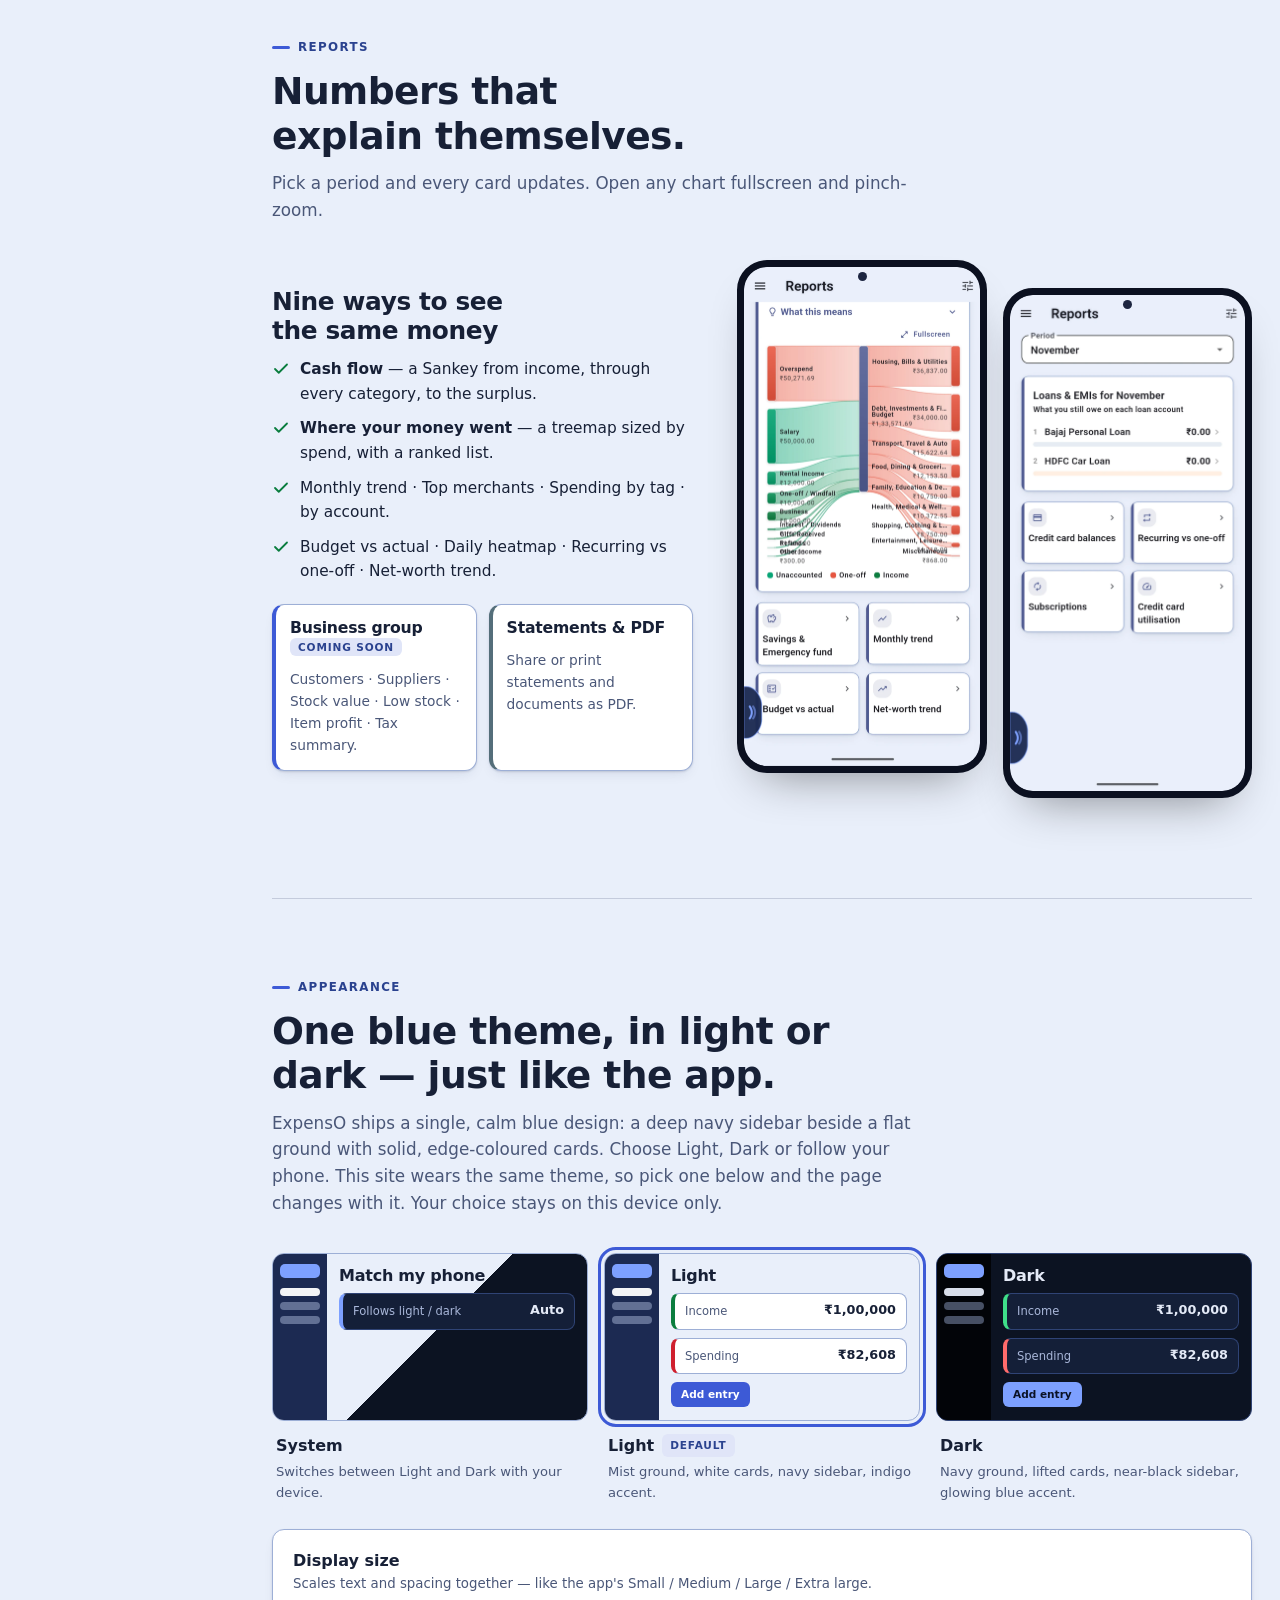
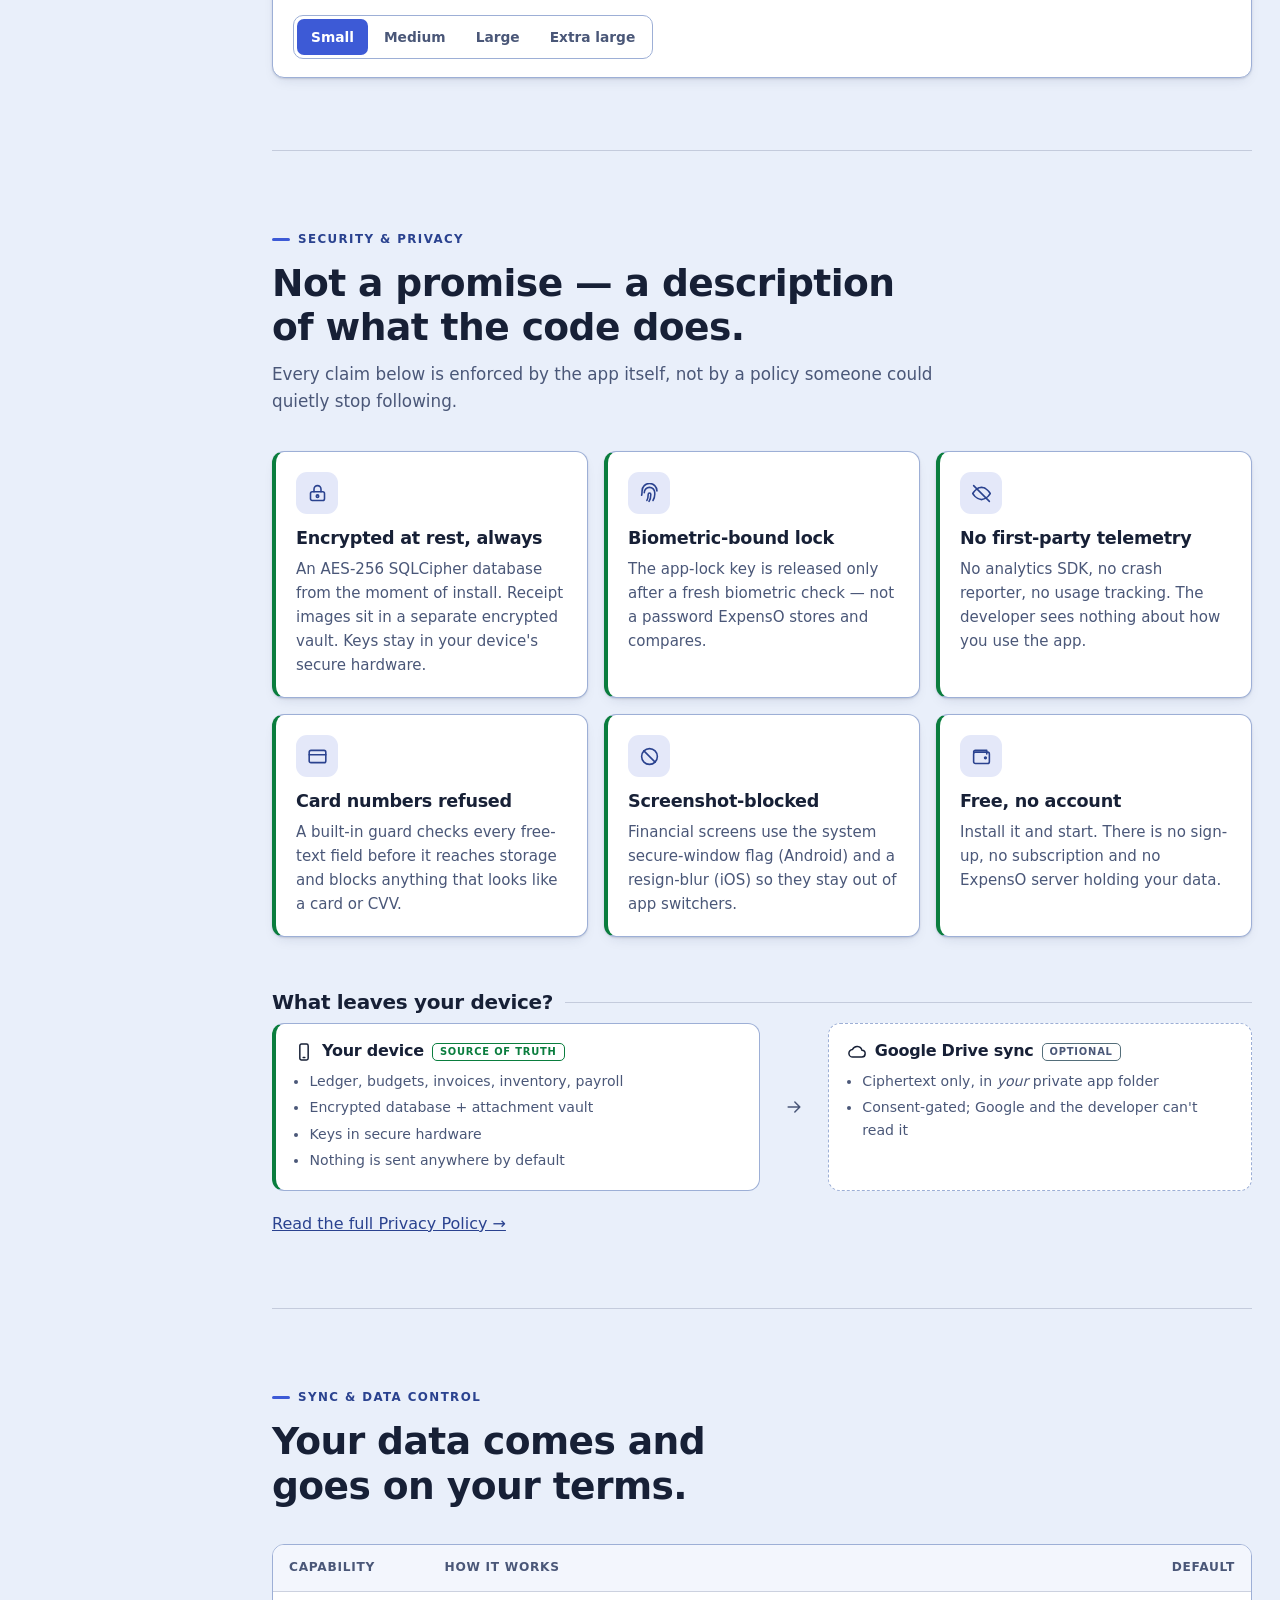
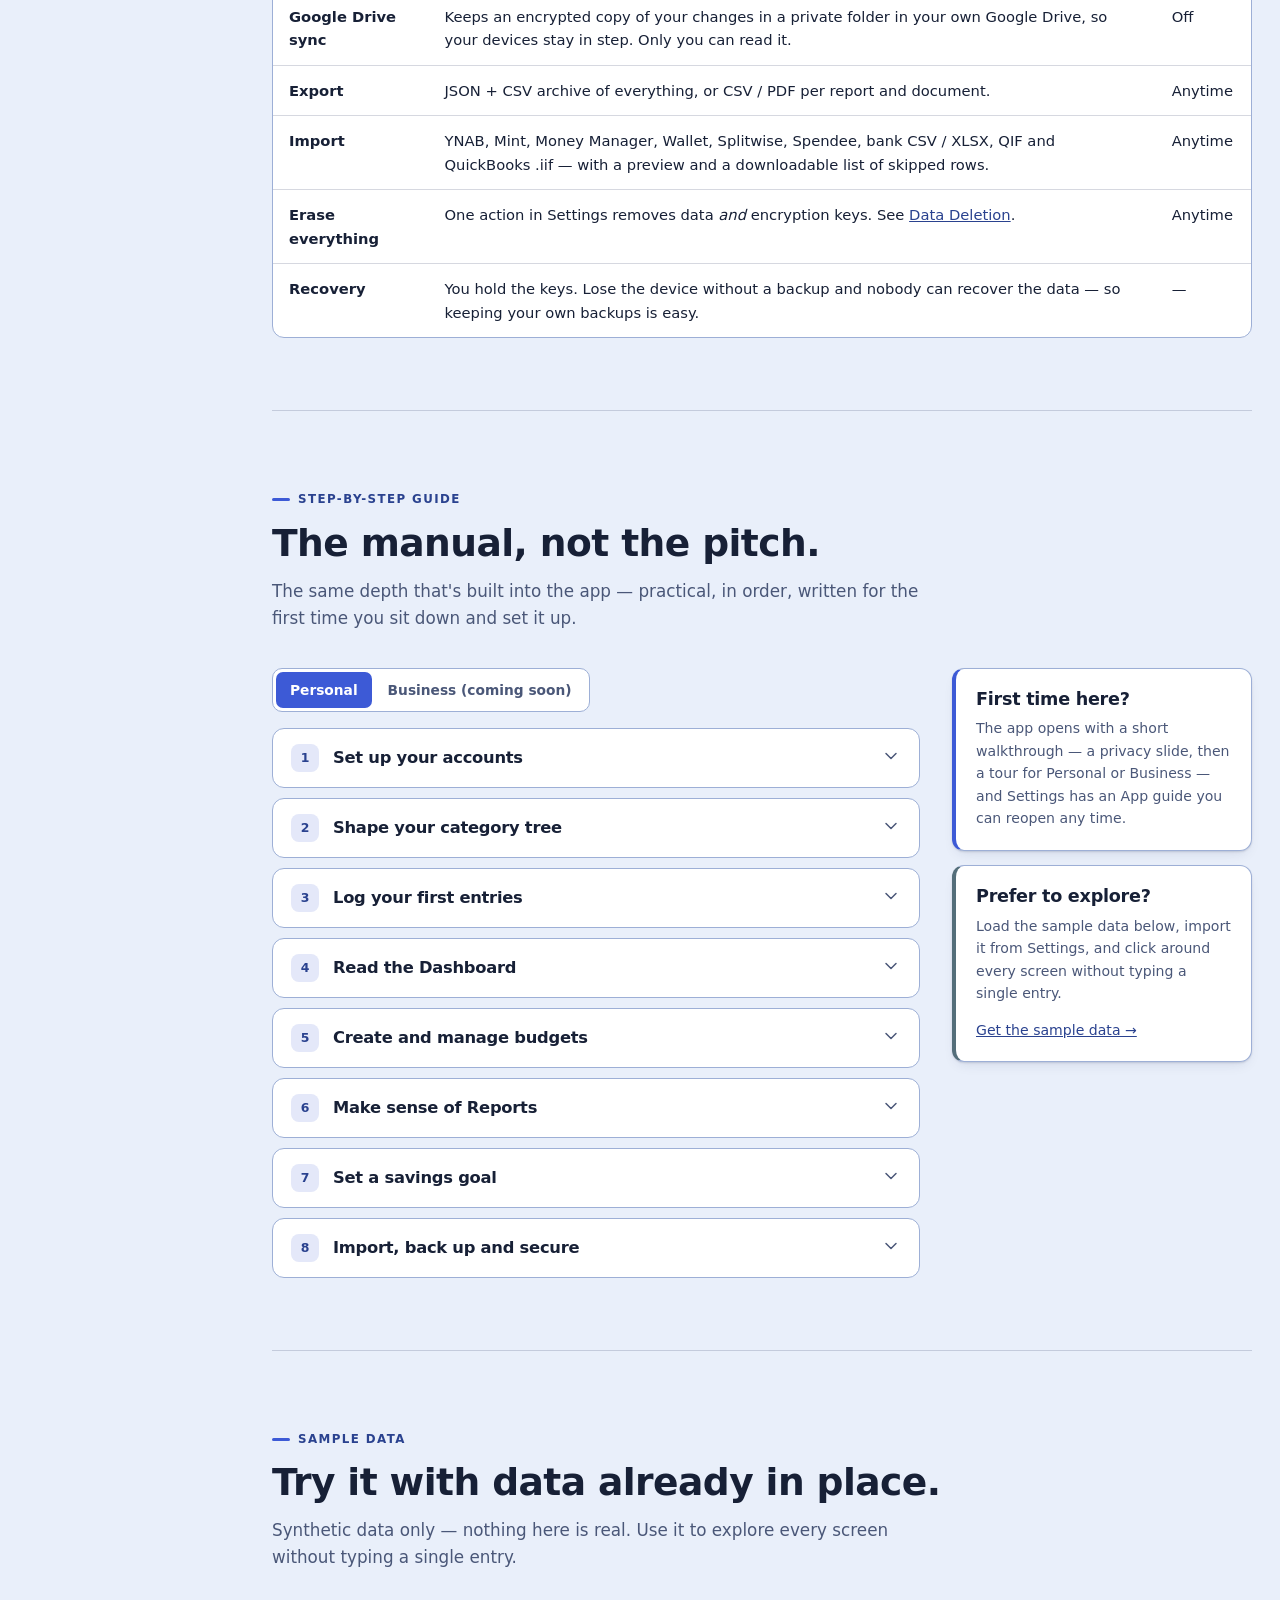
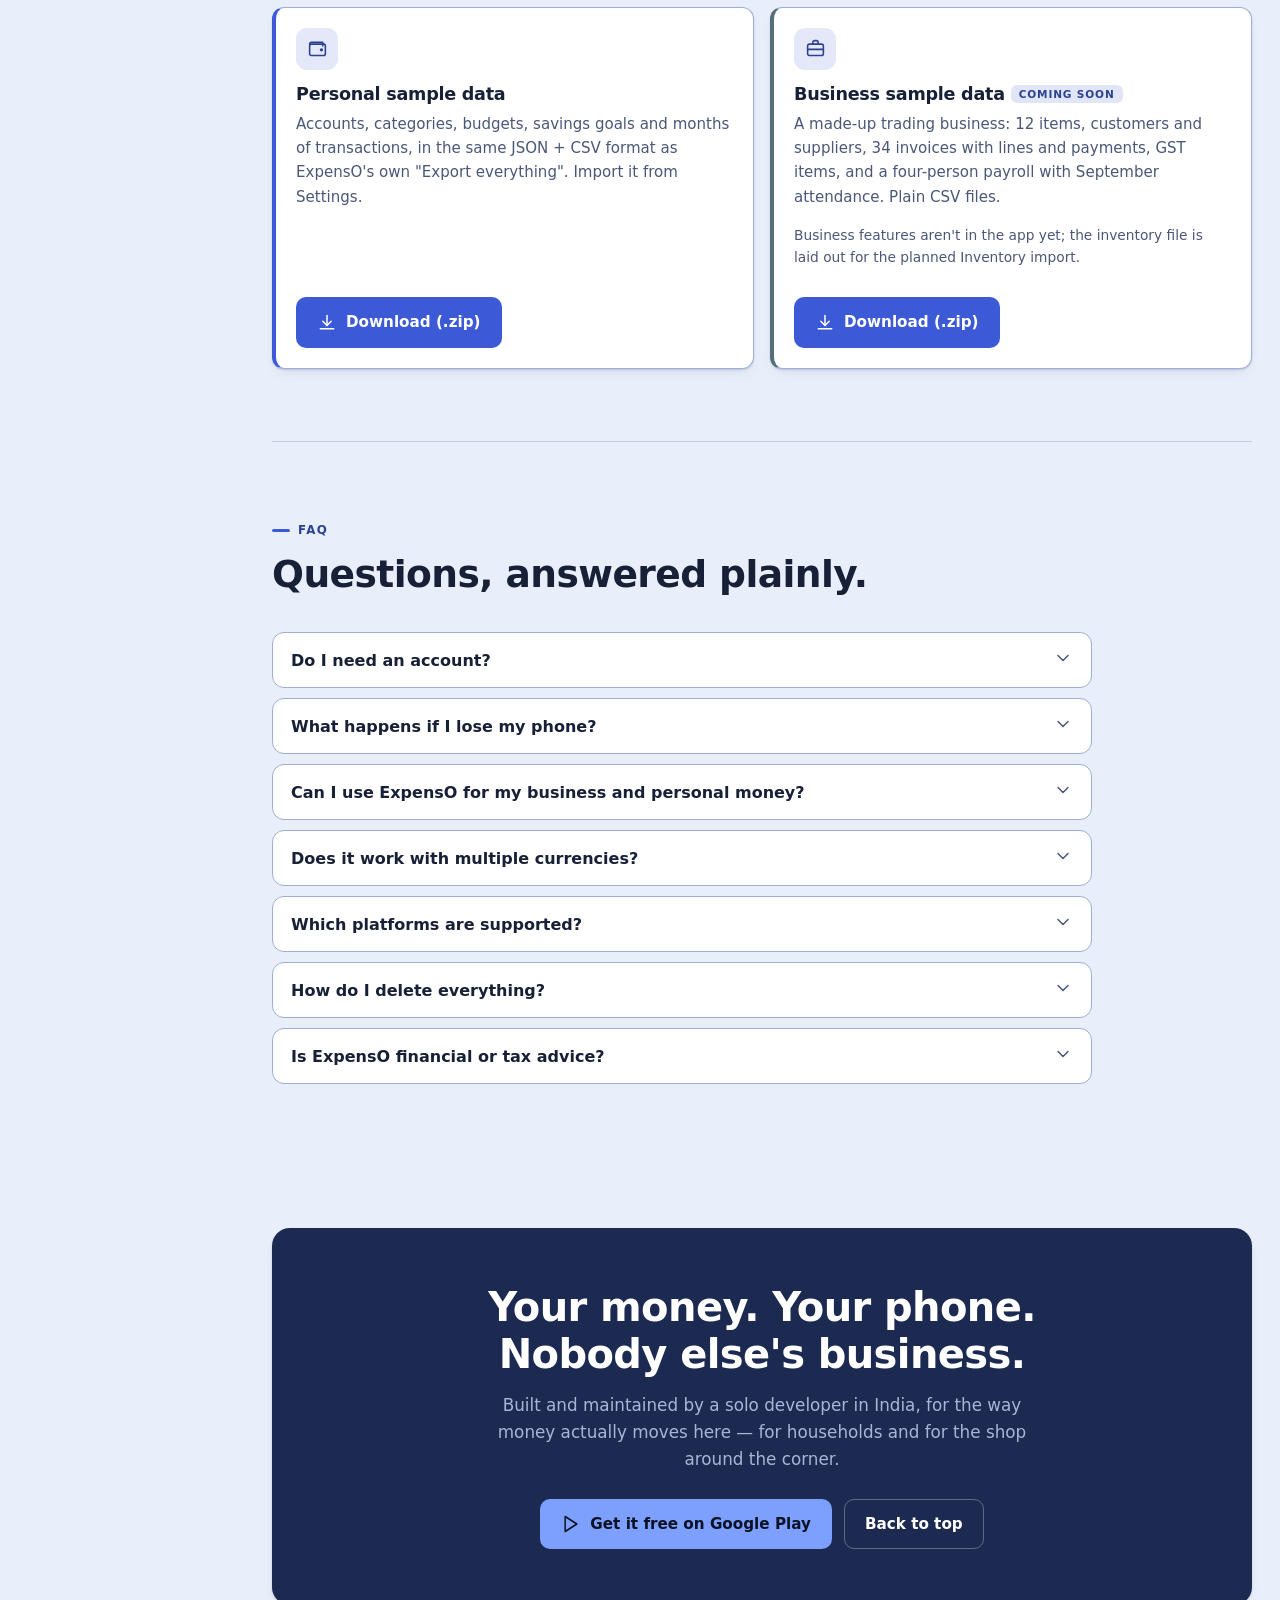
==== commit c6803c27: "Redesign site: dual-tone sidebar layout, real app screenshots, light/dark/system theme, Business com" ====
--- a/index.html
+++ b/index.html
@@ -1,620 +1,612 @@
 <!doctype html>
-<html lang="en">
+<html lang="en" data-theme="classic-light">
 <head>
 <meta charset="utf-8">
 <meta name="viewport" content="width=device-width, initial-scale=1">
-<title>ExpensO — the offline, encrypted expense tracker</title>
-<meta name="description" content="ExpensO is a budgeting and expense-tracking app that runs entirely on your phone — no servers, no analytics. EMIs and EB bills as real categories, envelope budgets, and reports that visualise your cash flow, from a Sankey diagram to a spending treemap.">
+<title>ExpensO — the offline, encrypted expense organiser for people and businesses</title>
+<meta name="description" content="ExpensO is an offline-first, encrypted finance app for personal budgets and small-business invoicing, inventory, payroll and tax — no account, no servers, no tracking.">
+<meta name="theme-color" content="#E9EFFA">
 <meta property="og:type" content="website">
-<meta property="og:title" content="ExpensO — the offline, encrypted expense tracker">
-<meta property="og:description" content="Know exactly where your money goes, without handing it to anyone else. No servers, no analytics — just clear reports on how your money actually flows.">
+<meta property="og:title" content="ExpensO — the offline, encrypted expense organiser for people and businesses">
+<meta property="og:description" content="ExpensO is an offline-first, encrypted finance app for personal budgets and small-business invoicing, inventory, payroll and tax — no account, no servers, no tracking.">
 <meta property="og:image" content="images/social-card.png">
 <meta name="twitter:card" content="summary_large_image">
 <link rel="icon" type="image/png" href="images/app-icon.png">
 <link rel="apple-touch-icon" href="images/app-icon.png">
-<link rel="stylesheet" href="landing.css">
+<link rel="stylesheet" href="site.css">
+<script>
+(function(){var r=document.documentElement,g=function(k){try{return localStorage.getItem(k)}catch(e){return null}};
+var p=g('expenso-theme')||'classic-light',ok={system:1,'classic-light':1,'classic-dark':1};
+if(!ok[p])p='classic-light';var t=p;
+if(p==='system')t=window.matchMedia&&matchMedia('(prefers-color-scheme: dark)').matches?'classic-dark':'classic-light';
+r.setAttribute('data-theme',t);r.setAttribute('data-pref',p);
+var s=g('expenso-size');if(s)r.setAttribute('data-size',s);
+var sb=g('expenso-sb');if((sb==='rail'||sb==='hidden')&&window.innerWidth>900)r.setAttribute('data-sb',sb);})();
+</script>
 </head>
 <body>
-
-<header class="site">
-  <div class="wrap bar">
-    <a class="brand" href="#top"><img class="mark" src="images/app-icon.png" width="32" height="32" alt="" loading="eager"> ExpensO</a>
-    <nav class="chipnav" aria-label="Section navigation">
-      <a href="#dashboard">Dashboard</a>
-      <a href="#ledger">Ledger</a>
-      <a href="#budgets">Budgets</a>
-      <a href="#reports">Reports</a>
-      <a href="#savings">Savings</a>
-      <a href="#guide">Guide</a>
-      <a href="#downloads">Demo data</a>
-      <a href="#security">Privacy</a>
-    </nav>
-    <button class="theme-toggle" id="theme-toggle" type="button" aria-label="Toggle light and dark theme">
-      <svg class="i-moon" viewBox="0 0 24 24" fill="none" stroke="currentColor" stroke-width="1.8" stroke-linecap="round" stroke-linejoin="round"><path d="M21 12.8A9 9 0 1 1 11.2 3a7 7 0 0 0 9.8 9.8z"/></svg>
-      <svg class="i-sun" viewBox="0 0 24 24" fill="none" stroke="currentColor" stroke-width="1.8" stroke-linecap="round" stroke-linejoin="round"><circle cx="12" cy="12" r="4"/><path d="M12 2v2M12 20v2M4.9 4.9l1.4 1.4M17.7 17.7l1.4 1.4M2 12h2M20 12h2M4.9 19.1l1.4-1.4M17.7 6.3l1.4-1.4"/></svg>
-    </button>
-  </div>
-</header>
-
-<main id="top">
-
-  <!-- ============================================================ HERO -->
-  <section class="hero no-border">
-    <div class="wrap hero-grid">
+<svg width="0" height="0" style="position:absolute" aria-hidden="true"><defs><symbol id="i-dashboard" viewBox="0 0 24 24"><rect x="3" y="3" width="8" height="8" rx="1.5"/><rect x="13" y="3" width="8" height="5" rx="1.5"/><rect x="13" y="10" width="8" height="11" rx="1.5"/><rect x="3" y="13" width="8" height="8" rx="1.5"/></symbol><symbol id="i-ledger" viewBox="0 0 24 24"><path d="M6 3h9l4 4v14H6z"/><path d="M9 9h7M9 13h7M9 17h4"/></symbol><symbol id="i-budgets" viewBox="0 0 24 24"><circle cx="12" cy="12" r="9"/><path d="M12 3v9l7 4"/></symbol><symbol id="i-reports" viewBox="0 0 24 24"><path d="M4 20V10M12 20V4M20 20v-7"/></symbol><symbol id="i-savings" viewBox="0 0 24 24"><circle cx="12" cy="12" r="9"/><circle cx="12" cy="12" r="4.2"/><circle cx="12" cy="12" r=".9" fill="currentColor" stroke="none"/></symbol><symbol id="i-settings" viewBox="0 0 24 24"><path d="M4 6h16M4 12h16M4 18h16"/><circle cx="9" cy="6" r="2" fill="var(--sb-bg, var(--card))"/><circle cx="16" cy="12" r="2" fill="var(--sb-bg, var(--card))"/><circle cx="11" cy="18" r="2" fill="var(--sb-bg, var(--card))"/></symbol><symbol id="i-home" viewBox="0 0 24 24"><path d="M3 11l9-8 9 8"/><path d="M5 10v10h14V10"/></symbol><symbol id="i-briefcase" viewBox="0 0 24 24"><rect x="3" y="7" width="18" height="13" rx="2"/><path d="M9 7V5a2 2 0 0 1 2-2h2a2 2 0 0 1 2 2v2M3 13h18"/></symbol><symbol id="i-invoice" viewBox="0 0 24 24"><path d="M6 3h9l4 4v14H6z"/><path d="M14 3v5h5M9 13h7M9 17h5"/></symbol><symbol id="i-box" viewBox="0 0 24 24"><path d="M21 8l-9-5-9 5v8l9 5 9-5z"/><path d="M3 8l9 5 9-5M12 13v8"/></symbol><symbol id="i-users" viewBox="0 0 24 24"><circle cx="9" cy="8" r="3.5"/><path d="M2.5 20a6.5 6.5 0 0 1 13 0"/><circle cx="17.5" cy="9" r="2.5"/><path d="M16.5 14.2A5.5 5.5 0 0 1 21.5 20"/></symbol><symbol id="i-shield" viewBox="0 0 24 24"><path d="M12 3l7 3v6c0 5-3.5 7.5-7 9-3.5-1.5-7-4-7-9V6z"/><path d="M9 12l2 2 4-4"/></symbol><symbol id="i-lock" viewBox="0 0 24 24"><rect x="4" y="10" width="16" height="10" rx="2"/><path d="M8 10V7a4 4 0 0 1 8 0v3"/></symbol><symbol id="i-lock-closed" viewBox="0 0 24 24"><rect x="4" y="10" width="16" height="10" rx="2"/><path d="M8 10V7a4 4 0 0 1 8 0v3"/><circle cx="12" cy="15" r="1.4"/></symbol><symbol id="i-eye-off" viewBox="0 0 24 24"><path d="M2 12s4-7 10-7 10 7 10 7-4 7-10 7S2 12 2 12z"/><path d="M3 3l18 18"/></symbol><symbol id="i-sync" viewBox="0 0 24 24"><path d="M20 11a8 8 0 0 0-14-4M4 4v4h4M4 13a8 8 0 0 0 14 4M20 20v-4h-4"/></symbol><symbol id="i-download" viewBox="0 0 24 24"><path d="M12 3v12"/><path d="M7 10l5 5 5-5"/><path d="M4 19h16"/></symbol><symbol id="i-upload" viewBox="0 0 24 24"><path d="M12 21V9"/><path d="M7 14l5-5 5 5"/><path d="M4 4h16"/></symbol><symbol id="i-play" viewBox="0 0 24 24"><path d="M5 3l14 9-14 9V3z"/></symbol><symbol id="i-check" viewBox="0 0 24 24"><path d="M20 6L9 17l-5-5"/></symbol><symbol id="i-palette" viewBox="0 0 24 24"><path d="M12 3a9 9 0 1 0 0 18c1.2 0 2-.8 2-1.8 0-.5-.2-.9-.5-1.3-.3-.4-.5-.8-.5-1.3 0-1 .8-1.8 1.8-1.8H17a4 4 0 0 0 4-4c0-4-4-8-9-8z"/><circle cx="7.5" cy="11" r="1"/><circle cx="10" cy="7" r="1"/><circle cx="14.5" cy="7" r="1"/></symbol><symbol id="i-book" viewBox="0 0 24 24"><path d="M3 5h6a3 3 0 0 1 3 3v12a2 2 0 0 0-2-2H3zM21 5h-6a3 3 0 0 0-3 3v12a2 2 0 0 1 2-2h7z"/></symbol><symbol id="i-help" viewBox="0 0 24 24"><circle cx="12" cy="12" r="9"/><path d="M9.5 9.5a2.5 2.5 0 1 1 3.5 2.3c-.7.3-1 .9-1 1.7M12 17h.01"/></symbol><symbol id="i-legal" viewBox="0 0 24 24"><path d="M12 3v18M5 7h14M5 7l-3 7a3 3 0 0 0 6 0zM19 7l-3 7a3 3 0 0 0 6 0z"/></symbol><symbol id="i-trash" viewBox="0 0 24 24"><path d="M4 7h16M9 7V4h6v3M6 7l1 13h10l1-13"/></symbol><symbol id="i-wifi" viewBox="0 0 24 24"><path d="M2 9a15 15 0 0 1 20 0M5 12.5a10 10 0 0 1 14 0M8.5 16a5 5 0 0 1 7 0"/><circle cx="12" cy="19.5" r=".8" fill="currentColor"/></symbol><symbol id="i-wifi-off" viewBox="0 0 24 24"><path d="M2 9a15 15 0 0 1 20 0M5 12.5a10 10 0 0 1 14 0M8.5 16a5 5 0 0 1 7 0"/><circle cx="12" cy="19.5" r=".8" fill="currentColor"/><path d="M3 3l18 18"/></symbol><symbol id="i-chevron" viewBox="0 0 24 24"><path d="M6 9l6 6 6-6"/></symbol><symbol id="i-menu" viewBox="0 0 24 24"><path d="M4 6h16M4 12h16M4 18h16"/></symbol><symbol id="i-panel" viewBox="0 0 24 24"><rect x="3" y="4" width="18" height="16" rx="2"/><path d="M9 4v16"/></symbol><symbol id="i-arrow" viewBox="0 0 24 24"><path d="M5 12h14M13 6l6 6-6 6"/></symbol><symbol id="i-card" viewBox="0 0 24 24"><rect x="2.5" y="5" width="19" height="14" rx="2"/><path d="M2.5 10h19"/></symbol><symbol id="i-tag" viewBox="0 0 24 24"><path d="M3 12V4h8l10 10-8 8z"/><circle cx="7.5" cy="8.5" r="1"/></symbol><symbol id="i-repeat" viewBox="0 0 24 24"><path d="M17 2l4 4-4 4M3 11V9a3 3 0 0 1 3-3h15M7 22l-4-4 4-4M21 13v2a3 3 0 0 1-3 3H3"/></symbol><symbol id="i-paperclip" viewBox="0 0 24 24"><path d="M20 12l-7.5 7.5a5 5 0 0 1-7-7L13 5a3.3 3.3 0 0 1 5 5l-7.5 7.5a1.7 1.7 0 0 1-2.4-2.4L15 8"/></symbol><symbol id="i-wallet" viewBox="0 0 24 24"><path d="M3 7a2 2 0 0 1 2-2h13v4"/><rect x="3" y="7" width="18" height="13" rx="2"/><circle cx="16.5" cy="13.5" r="1"/></symbol><symbol id="i-server" viewBox="0 0 24 24"><rect x="4" y="4" width="16" height="5" rx="1.5"/><rect x="4" y="10" width="16" height="5" rx="1.5"/><rect x="4" y="16" width="16" height="4" rx="1.5"/></symbol><symbol id="i-fingerprint" viewBox="0 0 24 24"><path d="M6 11a6 6 0 0 1 12 0v2a14 14 0 0 1-2 7M9 20c1-2 1.5-4.5 1.5-7a1.5 1.5 0 0 1 3 0c0 3-.5 5.5-2 8M3 14c.5-2 .5-4 .5-5a8.5 8.5 0 0 1 17 0"/></symbol><symbol id="i-no-shot" viewBox="0 0 24 24"><circle cx="12" cy="12" r="9"/><path d="M5.6 5.6l12.8 12.8"/></symbol><symbol id="i-megaphone" viewBox="0 0 24 24"><path d="M3 11v3a1 1 0 0 0 1 1h3l8 4V6L7 10H4a1 1 0 0 0-1 1zM18 9a4 4 0 0 1 0 6"/></symbol><symbol id="i-phone" viewBox="0 0 24 24"><rect x="7" y="2.5" width="10" height="19" rx="2"/><path d="M11 18.5h2"/></symbol><symbol id="i-chevrons" viewBox="0 0 24 24"><path d="M7 6l6 6-6 6M13 6l6 6-6 6"/></symbol><symbol id="i-cloud" viewBox="0 0 24 24"><path d="M7 18a4.5 4.5 0 0 1-.4-9A6 6 0 0 1 18 10a4 4 0 0 1-.5 8z"/></symbol></defs></svg>
+<a class="skip" href="#main">Skip to content</a>
+<div class="app">
+<aside class="sidebar" id="sidebar" aria-label="Site navigation">
+  <div class="sb-head">
+    <a class="sb-brand" href="index.html#top" title="ExpensO"><img src="images/app-icon.png" width="34" height="34" alt=""><span class="sb-label">ExpensO</span></a>
+    <button class="sb-collapse" id="sb-collapse" type="button" aria-label="Collapse the menu" title="Collapse menu"><svg class="ico" aria-hidden="true"><use href="#i-panel"/></svg></button>
+  </div>
+  <nav class="sb-nav">
+<p class="sb-group sb-label">Product</p>
+<a class="sb-link active" href="#top" title="Overview" data-spy="top" data-title="Overview"><svg class="ico" aria-hidden="true"><use href="#i-home"/></svg><span class="sb-label">Overview</span></a>
+<a class="sb-link" href="#personal" title="Personal" data-spy="personal" data-title="Personal"><svg class="ico" aria-hidden="true"><use href="#i-wallet"/></svg><span class="sb-label">Personal</span></a>
+<a class="sb-link" href="#business" title="Business" data-spy="business" data-title="Business"><svg class="ico" aria-hidden="true"><use href="#i-briefcase"/></svg><span class="sb-label">Business</span><span class="tag">Soon</span></a>
+<a class="sb-link" href="#reports" title="Reports" data-spy="reports" data-title="Reports"><svg class="ico" aria-hidden="true"><use href="#i-reports"/></svg><span class="sb-label">Reports</span></a>
+<p class="sb-group sb-label">Experience</p>
+<a class="sb-link" href="#themes" title="Themes" data-spy="themes" data-title="Themes"><svg class="ico" aria-hidden="true"><use href="#i-palette"/></svg><span class="sb-label">Themes</span></a>
+<a class="sb-link" href="#security" title="Security" data-spy="security" data-title="Security"><svg class="ico" aria-hidden="true"><use href="#i-shield"/></svg><span class="sb-label">Security</span></a>
+<a class="sb-link" href="#data" title="Sync &amp; data" data-spy="data" data-title="Sync &amp; data"><svg class="ico" aria-hidden="true"><use href="#i-sync"/></svg><span class="sb-label">Sync &amp; data</span></a>
+<p class="sb-group sb-label">Learn</p>
+<a class="sb-link" href="#guide" title="Guide" data-spy="guide" data-title="Guide"><svg class="ico" aria-hidden="true"><use href="#i-book"/></svg><span class="sb-label">Guide</span></a>
+<a class="sb-link" href="#downloads" title="Demo data" data-spy="downloads" data-title="Demo data"><svg class="ico" aria-hidden="true"><use href="#i-download"/></svg><span class="sb-label">Demo data</span></a>
+<a class="sb-link" href="#faq" title="FAQ" data-spy="faq" data-title="FAQ"><svg class="ico" aria-hidden="true"><use href="#i-help"/></svg><span class="sb-label">FAQ</span></a>
+<p class="sb-group sb-label">Legal</p>
+<a class="sb-link" href="privacy.html" title="Privacy Policy"><svg class="ico" aria-hidden="true"><use href="#i-lock-closed"/></svg><span class="sb-label">Privacy Policy</span></a>
+<a class="sb-link" href="terms.html" title="Terms &amp; Conditions"><svg class="ico" aria-hidden="true"><use href="#i-legal"/></svg><span class="sb-label">Terms &amp; Conditions</span></a>
+<a class="sb-link" href="data-deletion.html" title="Data Deletion"><svg class="ico" aria-hidden="true"><use href="#i-trash"/></svg><span class="sb-label">Data Deletion</span></a>
+<a class="sb-link" href="disclosures.html" title="First-run Disclosures"><svg class="ico" aria-hidden="true"><use href="#i-megaphone"/></svg><span class="sb-label">First-run Disclosures</span></a>
+  </nav>
+  <div class="sb-foot">
+    <a class="sb-cta" href="https://play.google.com/store/apps/details?id=com.expenso.expenso" title="Get it on Google Play"><svg class="ico" aria-hidden="true"><use href="#i-play"/></svg><span class="sb-label">Get the app</span></a>
+    <p class="sb-note sb-label">Free · Android 12+ · No account</p>
+  </div>
+</aside>
+<button class="sb-tab" id="sb-tab" type="button" aria-label="Open or close the menu" title="Pull to open or close the menu"><svg class="ico" aria-hidden="true"><use href="#i-chevrons"/></svg></button>
+<div class="scrim" id="scrim"></div>
+<div class="main">
+  <header class="topbar">
+    <button class="menu-btn" id="menu-btn" type="button" aria-label="Open menu" aria-expanded="false" aria-controls="sidebar"><svg class="ico" aria-hidden="true"><use href="#i-menu"/></svg></button>
+    <div class="crumb"><span>ExpensO</span><span class="sep" aria-hidden="true">/</span><strong id="crumb-current">Overview</strong></div>
+    <span class="top-spacer"></span>
+    <div class="theme-dots" role="group" aria-label="Theme"><button type="button" data-set-theme="system" aria-pressed="false" title="System" aria-label="System theme"><i class="sw-system"></i></button><button type="button" data-set-theme="classic-light" aria-pressed="false" title="Light" aria-label="Light theme"><i class="sw-light"></i></button><button type="button" data-set-theme="classic-dark" aria-pressed="false" title="Dark" aria-label="Dark theme"><i class="sw-dark"></i></button></div>
+    <a class="top-cta" href="https://play.google.com/store/apps/details?id=com.expenso.expenso"><svg class="ico" aria-hidden="true"><use href="#i-play"/></svg><span>Get the app</span></a>
+  </header>
+  <main id="main" class="page">
+<!-- ============================================================ HERO -->
+<section class="block hero" id="top">
+  <div class="container hero-grid">
+    <div>
+      <span class="eyebrow">Personal finance · Business coming soon</span>
+      <h1>The expense organiser that keeps your books <em>on your phone</em> — and nowhere else.</h1>
+      <p class="lede">ExpensO is a free, encrypted, on-device finance app. Budgets, a ledger, savings goals and reports that explain themselves — with no account, no ExpensO server and no tracking. Business tools are coming soon.</p>
+      <div class="btn-row">
+        <a class="btn btn-primary" href="https://play.google.com/store/apps/details?id=com.expenso.expenso"><svg class="ico" aria-hidden="true"><use href="#i-play"/></svg> Get it free on Google Play</a>
+        <a class="btn btn-ghost" href="#personal">Explore features <svg class="ico" aria-hidden="true"><use href="#i-arrow"/></svg></a>
+      </div>
+      <div class="trust-pills">
+        <span><svg class="ico" aria-hidden="true"><use href="#i-lock"/></svg> Encrypted at rest</span>
+        <span><svg class="ico" aria-hidden="true"><use href="#i-wifi-off"/></svg> Works fully offline</span>
+        <span><svg class="ico" aria-hidden="true"><use href="#i-eye-off"/></svg> No analytics, no telemetry</span>
+        <span><svg class="ico" aria-hidden="true"><use href="#i-phone"/></svg> Android 12+ phones &amp; tablets</span>
+      </div>
+    </div>
+
+    <div class="hero-phones" aria-label="ExpensO running on an Android phone">
+      <div class="phone"><img src="images/app-dashboard.webp" width="470" height="1000" alt="ExpensO Dashboard on an Android phone: November and year totals and upcoming payments"></div>
+      <div class="phone p2"><img src="images/app-menu-full.webp" width="470" height="1000" alt="ExpensO side menu: Dashboard, Ledger, Budgets, Reports, Savings, Reminders, Category Manager, Data management, Settings"></div>
+    </div>
+  </div>
+
+  <div class="container">
+    <div class="stats" role="list">
+      <div role="listitem"><b>0</b><span>ExpensO servers to breach</span></div>
+                  <div role="listitem"><b>Android 12+</b><span>phones &amp; tablets</span></div>
+      <div role="listitem"><b>100%</b><span>of your data exportable</span></div>
+    </div>
+
+    <div class="card devices t-pos" id="devices">
       <div>
-        <h1>The private expense organiser: encrypted, on-device, no account, no tracking.</h1>
-        <p class="hero-sub">Know exactly where your money goes — without handing it to anyone else.</p>
-        <p class="lede">Track every rupee. Understand every flow. ExpensO runs entirely on your phone — no servers, no third-party tracking — turning your income and spending into visually clean, interactive reports that give a self-explanatory view of how your money flows.</p>
-        <div class="pill-row">
-          <a class="pill pill-primary" href="https://play.google.com/store/apps/details?id=com.expenso.expenso"><svg viewBox="0 0 24 24" fill="none" stroke="currentColor" stroke-width="1.8" stroke-linecap="round" stroke-linejoin="round"><path d="M5 3l14 9-14 9V3z"/></svg>Get it on Google Play</a>
-          <a class="pill" href="#guide"><svg viewBox="0 0 24 24" fill="none" stroke="currentColor" stroke-width="1.8" stroke-linecap="round" stroke-linejoin="round"><path d="M6 4h9l4 4v12H6z"/><path d="M9 9h7M9 13h7M9 17h4"/></svg>See the full guide</a>
-          <a class="pill" href="#security"><svg viewBox="0 0 24 24" fill="none" stroke="currentColor" stroke-width="1.8" stroke-linecap="round" stroke-linejoin="round"><path d="M12 3l7 3v6c0 5-3.5 7.5-7 9-3.5-1.5-7-4-7-9V6z"/><path d="M9 12l2 2 4-4"/></svg>Read how your data is protected</a>
-          <span class="pill"><svg viewBox="0 0 24 24" fill="none" stroke="currentColor" stroke-width="1.8" stroke-linecap="round" stroke-linejoin="round"><rect x="4" y="10" width="16" height="10" rx="2"/><path d="M8 10V7a4 4 0 0 1 8 0v3"/></svg>End-to-end encrypted</span>
-          <span class="pill"><svg viewBox="0 0 24 24" fill="none" stroke="currentColor" stroke-width="1.8" stroke-linecap="round" stroke-linejoin="round"><circle cx="12" cy="12" r="9"/><path d="M4.6 9h14.8M4.6 15h14.8M12 3a13 13 0 0 1 0 18M12 3a13 13 0 0 0 0 18"/></svg>Works fully offline</span>
+        <h3>Runs on any Android phone or tablet</h3>
+        <p>Install it from Google Play on any Android 12 or newer device, from any maker. Free, with no account to create.</p>
+        <div class="chips" style="margin-top:12px"><span class="chip">Android 12</span><span class="chip">Android 13</span><span class="chip">Android 14</span><span class="chip">Android 15</span><span class="chip">Android 16</span></div>
+      </div>
+      <table class="compare">
+        <tbody>
+          <tr><td>Supported versions</td><td>Android 12 (API 31) and newer. Built and tested up to Android 16 (API 36).</td></tr>
+          <tr><td>Devices</td><td>Phones and tablets running a supported Android version.</td></tr>
+          <tr><td>Processors</td><td>64-bit ARM (arm64-v8a), 32-bit ARM (armeabi-v7a) and x86_64.</td></tr>
+          <tr><td>Not supported</td><td>Android 11 and older. iOS is planned.</td></tr>
+          <tr><td>Optional</td><td>Fingerprint, face or screen-lock PIN for the app lock; a camera for receipts.</td></tr>
+        </tbody>
+      </table>
+    </div>
+  </div>
+</section>
+
+<!-- ======================================================== WHY OFFLINE -->
+<section class="block" id="why">
+  <div class="container">
+    <div class="section-head">
+      <span class="eyebrow">Why offline-first</span>
+      <h2>Most finance apps run on someone else's server. That costs more than you're told.</h2>
+      <p>Your transactions, balances and payees get uploaded, aggregated and often monetised. ExpensO removes the backend entirely.</p>
+    </div>
+    <div class="grid g3">
+      <div class="card t-neg"><span class="ico-tile"><svg class="ico" aria-hidden="true"><use href="#i-server"/></svg></span><h3>Privacy</h3><p>A queryable picture of your spending sits on someone else's infrastructure — exposed to breaches, subpoenas, policy changes and ad-targeting.</p></div>
+      <div class="card t-warn"><span class="ico-tile"><svg class="ico" aria-hidden="true"><use href="#i-wifi-off"/></svg></span><h3>Availability</h3><p>Lose signal, let a subscription lapse, or watch the service shut down, and you lose your own financial history.</p></div>
+      <div class="card t-neutral"><span class="ico-tile"><svg class="ico" aria-hidden="true"><use href="#i-lock-closed"/></svg></span><h3>Lock-in</h3><p>Your data lives in their schema, exportable only on their terms — if at all.</p></div>
+    </div>
+    <div class="callout" style="margin-top:18px"><p><strong>ExpensO is the source of truth, not a cache.</strong> Your whole ledger lives encrypted on your own device. Using more than one device? Sync through an encrypted log in your own Google Drive, if you choose to. There is no ExpensO server to breach, subpoena or switch off.</p></div>
+  </div>
+</section>
+
+<!-- ============================================================ PERSONAL -->
+<section class="block" id="personal">
+  <div class="container">
+    <div class="section-head">
+      <span class="eyebrow">Personal edition</span>
+      <h2>Everything you need to know where your money goes — and where it's going.</h2>
+      <p>Six tabs in the side menu: Dashboard, Ledger, Budgets, Reports, Savings and Settings. Simple enough for day one, deep enough for years of data.</p>
+    </div>
+
+    <div class="frow" style="padding-top:0">
+      <div class="ftext">
+        <h3>The whole month in one glance</h3>
+        <p>Income, spending and the year to date sit at the top. Open <em>Where your money went</em> for a donut of every category, and tap a slice to jump to its entries. Upcoming payments for the next 30 days are right below.</p>
+        <ul class="checks">
+          <li><svg class="ico" aria-hidden="true"><use href="#i-check"/></svg><span>Budgeted, Savings and Unallocated as three honest, independent numbers.</span></li>
+          <li><svg class="ico" aria-hidden="true"><use href="#i-check"/></svg><span>A side menu that opens in two touches: an icon rail, then the full menu with Reports and Data management.</span></li>
+          <li><svg class="ico" aria-hidden="true"><use href="#i-check"/></svg><span>Bell for reminders, and a + button for quick entry on every main screen.</span></li>
+        </ul>
+      </div>
+      <div class="shots"><div class="shot"><img src="images/app-dashboard.webp" alt="Dashboard with November and year totals, and upcoming payments" loading="lazy"></div><div class="shot"><img src="images/app-menu-rail.webp" alt="Dashboard with the slim icon rail open" loading="lazy"></div><div class="shot"><img src="images/app-menu-full.webp" alt="Full side menu: Dashboard, Ledger, Budgets, Reports, Savings, Reminders, Category Manager, Data management, Settings" loading="lazy"></div></div>
+    </div>
+
+    <div class="frow">
+      <div class="ftext">
+        <h3>Budgets that pace themselves</h3>
+        <p>Set a monthly limit and ExpensO tells you whether you're under, on track, near the limit or over — as text and colour, never colour alone.</p>
+        <ul class="checks">
+          <li><svg class="ico" aria-hidden="true"><use href="#i-check"/></svg><span><strong>Rollover</strong> carries unspent money into next month automatically.</span></li>
+          <li><svg class="ico" aria-hidden="true"><use href="#i-check"/></svg><span><strong>Hard caps</strong> warn you before an entry would breach the limit.</span></li>
+          <li><svg class="ico" aria-hidden="true"><use href="#i-check"/></svg><span><strong>Nested budgets</strong> — "Transport" as a whole, "Fuel" tracked beneath it.</span></li>
+          <li><svg class="ico" aria-hidden="true"><use href="#i-check"/></svg><span><strong>Envelope budgets</strong> — two caps on one category (Bike petrol and Car petrol) that pace independently.</span></li>
+          <li><svg class="ico" aria-hidden="true"><use href="#i-check"/></svg><span><strong>Per-month overrides</strong> that stick forward, plus Copy previous month.</span></li>
+        </ul>
+      </div>
+      <div class="mock" aria-label="Budgets preview (illustrative)">
+        <div class="mock-head"><b>Monthly plan</b><span>September 2026</span></div>
+        <div class="row-card t-pos"><div class="rc-top"><b>Housing &amp; bills</b><span class="label pos">On track</span></div><div class="pace" style="--w:73%;--m:70%"><i></i><u></u></div><small class="num">₹22,000 of ₹30,000 · ₹8,000 left</small></div>
+        <div class="row-card t-warn"><div class="rc-top"><b>Eating out &amp; groceries</b><span class="label warn">Near limit</span></div><div class="pace" style="--w:92%;--m:70%"><i></i><u></u></div><small class="num">₹11,100 of ₹12,000 · ₹900 left</small></div>
+        <div class="row-card t-neg"><div class="rc-top"><b>Transport › Car petrol</b><span class="label neg">Over</span></div><div class="pace" style="--w:100%;--m:70%"><i></i><u></u></div><small class="num">₹7,100 of ₹6,000 · over by ₹1,100</small></div>
+        <div class="row-card t-pos"><div class="rc-top"><b>Transport › Bike petrol</b><span class="label pos">Under</span></div><div class="pace" style="--w:32%;--m:70%"><i></i><u></u></div><small class="num">₹640 of ₹2,000 · rolls over</small></div>
+      </div>
+    </div>
+
+    <div class="frow rev">
+      <div class="ftext">
+        <h3>A ledger with three views</h3>
+        <p>Day for today, Month for the running list, Year for a month-by-month Income / Expense table. Edit or delete inline — no extra screen.</p>
+        <ul class="checks">
+          <li><svg class="ico" aria-hidden="true"><use href="#i-check"/></svg><span>Every row shows category › sub-category, payee, account and amount.</span></li>
+          <li><svg class="ico" aria-hidden="true"><use href="#i-check"/></svg><span>Log payees in any script your keyboard offers — Hindi, Tamil, Arabic and more.</span></li>
+          <li><svg class="ico" aria-hidden="true"><use href="#i-check"/></svg><span>Closed periods stay locked as a clean historical record.</span></li>
+        </ul>
+      </div>
+      <div class="shots" style="justify-content:center"><div class="shot" style="max-width:260px"><img src="images/app-ledger.webp" alt="Ledger Month view for November 2026 with category and sub-category on every row" loading="lazy"></div></div>
+    </div>
+
+    <div class="frow">
+      <div class="ftext">
+        <h3>Log it before you forget it</h3>
+        <p>Every amount field is a calculator — never the system keyboard, never a stray decimal.</p>
+        <ul class="checks">
+          <li><svg class="ico" aria-hidden="true"><use href="#i-check"/></svg><span>Calculator with <strong>+ − × ÷</strong> right in the amount sheet.</span></li>
+          <li><svg class="ico" aria-hidden="true"><use href="#i-check"/></svg><span>A searchable two-level category tree — search reveals a match wherever it's nested.</span></li>
+          <li><svg class="ico" aria-hidden="true"><use href="#i-check"/></svg><span>Expense, Income or Transfer on one screen; tags, payee and note optional.</span></li>
+          <li><svg class="ico" aria-hidden="true"><use href="#i-check"/></svg><span>Card numbers and CVVs are refused on entry, by design.</span></li>
+        </ul>
+      </div>
+      <div class="shots" style="justify-content:center"><div class="shot" style="max-width:260px"><img src="images/app-entry.webp" alt="New entry sheet with Expense, Income and Transfer, a calculator amount field, account and category" loading="lazy"></div></div>
+    </div>
+
+    <div class="frow rev">
+      <div class="ftext">
+        <h3>Savings goals with a destination</h3>
+        <p>Name a goal, a target and a date. ExpensO shows the total saved across goals, each goal's percentage and the days left, recalculated whenever you open the screen.</p>
+        <ul class="checks"><li><svg class="ico" aria-hidden="true"><use href="#i-check"/></svg><span>As many goals as you like: a home, a car, an emergency fund.</span></li><li><svg class="ico" aria-hidden="true"><use href="#i-check"/></svg><span>Add money to a goal with one tap; "Goal reached" when you get there.</span></li></ul>
+      </div>
+      <div class="shots" style="justify-content:center"><div class="shot" style="max-width:260px"><img src="images/app-savings.webp" alt="Savings screen with total saved and three goals" loading="lazy"></div></div>
+    </div>
+
+    <div class="sub-head"><h3>And the rest of the toolkit</h3></div>
+    <div class="grid g4">
+      <div class="card t-pos"><span class="ico-tile"><svg class="ico" aria-hidden="true"><use href="#i-savings"/></svg></span><h3>Savings goals</h3><p>Name a goal, a target and a date. See saved so far, % complete and days remaining — pair with a Savings category.</p></div>
+      <div class="card t-info"><span class="ico-tile"><svg class="ico" aria-hidden="true"><use href="#i-repeat"/></svg></span><h3>Recurring &amp; reminders</h3><p>Rules for rent, EMIs, subscriptions and EB bills, with bill reminders so nothing slips.</p></div>
+      <div class="card t-info"><span class="ico-tile"><svg class="ico" aria-hidden="true"><use href="#i-wallet"/></svg></span><h3>Accounts &amp; currencies</h3><p>Cash, Bank, Card, Wallet, Investment or Liability — each with an opening balance and a frozen exchange rate per entry.</p></div>
+      <div class="card t-neutral"><span class="ico-tile"><svg class="ico" aria-hidden="true"><use href="#i-tag"/></svg></span><h3>Categories &amp; tags</h3><p>A shipped category tree you can rename, plus your own. Tag a trip or project and see it in a report.</p></div>
+      <div class="card t-neutral"><span class="ico-tile"><svg class="ico" aria-hidden="true"><use href="#i-paperclip"/></svg></span><h3>Receipt vault</h3><p>Attach receipt images — kept in a separate encrypted vault, never in the gallery.</p></div>
+      <div class="card t-info"><span class="ico-tile"><svg class="ico" aria-hidden="true"><use href="#i-upload"/></svg></span><h3>Guided import</h3><p>Bring history from YNAB, Mint, Money Manager, Wallet, Splitwise, Spendee, a bank CSV or QIF — with a preview before anything is saved.</p></div>
+      <div class="card t-pos"><span class="ico-tile"><svg class="ico" aria-hidden="true"><use href="#i-download"/></svg></span><h3>Export everything</h3><p>JSON + CSV archive of every entry, budget and goal, in full, whenever you want.</p></div>
+      <div class="card t-warn"><span class="ico-tile"><svg class="ico" aria-hidden="true"><use href="#i-lock"/></svg></span><h3>App lock</h3><p>Biometric lock and screenshot-blocked financial screens — on by default.</p></div>
+    </div>
+  </div>
+</section>
+
+<!-- ============================================================ BUSINESS -->
+<section class="block" id="business">
+  <div class="container">
+    <div class="section-head">
+      <span class="eyebrow">Business edition <span class="badge">Coming soon</span></span>
+      <h2>Run the whole shop from one encrypted app — bills, stock, staff and tax.</h2>
+      <p><strong>Business is coming soon.</strong> Here is what it will bring: choose Business at first run and ExpensO tailors categories, units, wording and document style to your trade. Same offline guarantees, same dual-tone interface: Dashboard, Invoices, Reports and Settings — plus Inventory and Employees when you switch them on.</p>
+    </div>
+
+    <div class="callout" style="margin-bottom:8px"><p><strong>Coming soon.</strong> ExpensO Business is not in the app yet. The screens below are previews of what is being built, and may change before release. Want to see it with data? Grab the <a href="#downloads">Business sample data</a>.</p></div>
+
+    <div class="frow">
+      <div class="ftext">
+        <h3>Invoices, bills and every document in between</h3>
+        <p>Issue from your inventory or with free-text lines, take part-payments, and print or share a clean PDF in your own style.</p>
+        <div class="docs-kinds" style="margin-bottom:18px"><span class="chip">Invoice</span><span class="chip">Receipt</span><span class="chip">Purchase bill</span><span class="chip">Estimate / Quotation</span><span class="chip">Credit note</span><span class="chip">Debit note</span><span class="chip">Purchase order</span><span class="chip">Advance</span></div>
+        <ul class="checks">
+          <li><svg class="ico" aria-hidden="true"><use href="#i-check"/></svg><span><strong>Bill-book editor</strong> — fast line entry, tax per item, totals as you type.</span></li>
+          <li><svg class="ico" aria-hidden="true"><use href="#i-check"/></svg><span><strong>Print setup</strong> — six print themes, A4 / A5 / Letter, drag-to-order sections, logo, terms, signature.</span></li>
+          <li><svg class="ico" aria-hidden="true"><use href="#i-check"/></svg><span><strong>Get paid</strong> — UPI, IBAN or bank details print on the bill.</span></li>
+          <li><svg class="ico" aria-hidden="true"><use href="#i-check"/></svg><span><strong>Per-trade presets</strong> — wording and terms for retail, restaurants, hotels, construction, transport, auto, freelancers, clinics, salons, manufacturing and more.</span></li>
+          <li><svg class="ico" aria-hidden="true"><use href="#i-check"/></svg><span><strong>Recurring invoices</strong>, search, and void-with-reversal instead of delete.</span></li>
+        </ul>
+      </div>
+      <div class="doc-mock" aria-label="Invoice preview (illustrative)">
+        <div class="dm-top"><div><h4>Tax invoice</h4><small>INV-0412 · 18 Sep 2026</small></div><div style="text-align:end"><b>Sharma Traders</b><small>GSTIN 33ABCDE1234F1Z5</small></div></div>
+        <small style="margin-top:8px">Billed to</small><b>Mehta Stores, Coimbatore</b>
+        <table><thead><tr><th>Item</th><th>Qty</th><th>Rate</th><th>Amount</th></tr></thead>
+          <tbody><tr><td>Basmati rice (25 kg bag)</td><td>4</td><td>2,150</td><td>8,600</td></tr><tr><td>Toor dal (kg)</td><td>60</td><td>128</td><td>7,680</td></tr><tr><td>Sunflower oil (L)</td><td>40</td><td>142</td><td>5,680</td></tr></tbody></table>
+        <div class="dm-tot"><div><span>Subtotal</span><span>21,960</span></div><div><span>GST 5%</span><span>1,098</span></div><div><span>Total</span><span>₹23,058</span></div></div>
+        <div class="dm-foot"><div style="display:flex;gap:10px;align-items:center"><span class="upi" aria-hidden="true"></span><small>Pay by UPI<br>sharma@bank</small></div><span class="label warn">Part-paid · ₹10,000</span></div>
+      </div>
+    </div>
+
+    <div class="frow rev">
+      <div class="ftext">
+        <h3>Know who owes you — and who you owe</h3>
+        <p>Collections live inside Invoices. Record a payment in two taps, watch the settlement chip move from Unpaid to Part-paid to Paid, and chase overdue customers first.</p>
+        <ul class="checks">
+          <li><svg class="ico" aria-hidden="true"><use href="#i-check"/></svg><span>Dashboard tiles: <strong>Cash on hand, To receive, Overdue, Tax payable</strong>.</span></li>
+          <li><svg class="ico" aria-hidden="true"><use href="#i-check"/></svg><span>Per-customer and per-supplier statements and party documents.</span></li>
+          <li><svg class="ico" aria-hidden="true"><use href="#i-check"/></svg><span>Credit &amp; debit notes adjust balances without rewriting history.</span></li>
+          <li><svg class="ico" aria-hidden="true"><use href="#i-check"/></svg><span>Lock books for closed periods so numbers never shift under you.</span></li>
+        </ul>
+      </div>
+      <div class="mock" aria-label="Invoices and collections preview (illustrative)">
+        <div class="mock-head"><b>Invoices</b><div class="seg"><button type="button" aria-pressed="false">Documents</button><button type="button" aria-pressed="true">Collections</button></div></div>
+        <div class="row-card t-neg"><div class="rc-top"><b>Mehta Stores</b><span class="num">₹23,058</span></div><div style="display:flex;justify-content:space-between;align-items:center"><small>INV-0412 · due 6 Sep</small><span class="label neg">12 days overdue</span></div></div>
+        <div class="row-card t-warn"><div class="rc-top"><b>Kumar &amp; Sons</b><span class="num">₹9,400</span></div><div class="pace" style="--w:40%"><i></i></div><div style="display:flex;justify-content:space-between;align-items:center"><small>INV-0431 · ₹3,760 paid</small><span class="label warn">Part-paid</span></div></div>
+        <div class="row-card t-info"><div class="rc-top"><b>Raj Hotel</b><span class="num">₹41,250</span></div><div style="display:flex;justify-content:space-between;align-items:center"><small>INV-0440 · due 30 Sep</small><span class="label info">Unpaid</span></div></div>
+        <div class="row-card t-pos"><div class="rc-top"><b>Anita Provisions</b><span class="num">₹6,120</span></div><div style="display:flex;justify-content:space-between;align-items:center"><small>INV-0398 · settled 14 Sep</small><span class="label pos">Paid</span></div></div>
+      </div>
+    </div>
+
+    <div class="frow">
+      <div class="ftext">
+        <h3>Inventory with real units of measure</h3>
+        <p>Count stock in the smallest unit you hold, then bill in whatever customers ask for. Stock moves by quantity × factor — the money never gets confused.</p>
+        <ul class="checks">
+          <li><svg class="ico" aria-hidden="true"><use href="#i-check"/></svg><span><strong>~80 unit codes</strong> with per-trade quick-picks.</span></li>
+          <li><svg class="ico" aria-hidden="true"><use href="#i-check"/></svg><span><strong>"Also sold as"</strong> sell units — Half / Full, Dozen, 500 g, 30 ml peg — each with an optional own price.</span></li>
+          <li><svg class="ico" aria-hidden="true"><use href="#i-check"/></svg><span>Whole-number guard for count units: no "2.5 pcs".</span></li>
+          <li><svg class="ico" aria-hidden="true"><use href="#i-check"/></svg><span>Low-stock alerts, stock value report, item-level profit, CSV import.</span></li>
+        </ul>
+      </div>
+      <div class="mock" aria-label="Inventory preview (illustrative)">
+        <div class="tiles"><div class="tile t-info"><small>Stock value</small><b>₹3,84,200</b><em>128 items</em></div><div class="tile t-warn"><small>Low stock</small><b>6 items</b><em>Reorder soon</em></div><div class="tile t-pos"><small>Moved today</small><b>412 kg</b><em>across 31 lines</em></div></div>
+        <div class="row-card t-pos"><div class="rc-top"><b>Chicken Biryani</b><span class="num">42 plate</span></div><div class="chips"><span class="chip">Half · 0.5</span><span class="chip">Full · 1</span></div><small>3 Half on a bill moves 1.5 plates</small></div>
+        <div class="row-card t-pos"><div class="rc-top"><b>Eggs</b><span class="num">360 pcs</span></div><div class="chips"><span class="chip">Dozen · 12</span></div><small>3 Dozen on a bill moves 36 pcs</small></div>
+        <div class="row-card t-warn"><div class="rc-top"><b>Basmati rice</b><span class="num">8 kg</span></div><div class="chips"><span class="chip">500 g · 0.5</span><span class="chip">25 kg bag</span></div><span class="label warn">Low stock</span></div>
+      </div>
+    </div>
+
+    <div class="frow rev">
+      <div class="ftext">
+        <h3>Employees &amp; payroll that adds up</h3>
+        <p>Tap the days worked on a month calendar. ExpensO works out what each person has earned, what you've paid and what's left — then books the payment as a real expense.</p>
+        <ul class="checks">
+          <li><svg class="ico" aria-hidden="true"><use href="#i-check"/></svg><span><strong>Pro-rata salary</strong> over calendar days, 30 or 26 working days — never more than the full month.</span></li>
+          <li><svg class="ico" aria-hidden="true"><use href="#i-check"/></svg><span><strong>Pay salary</strong> in parts or as an advance; each payment lands in Invoices (SAL-…), the ledger and reports.</span></li>
+          <li><svg class="ico" aria-hidden="true"><use href="#i-check"/></svg><span><strong>Reverse</strong> a wrong payment — the document and ledger entry are voided together.</span></li>
+          <li><svg class="ico" aria-hidden="true"><use href="#i-check"/></svg><span>Opt-in: switch Employees on in Business profile.</span></li>
+        </ul>
+      </div>
+      <div class="mock" aria-label="Employee attendance preview (illustrative)">
+        <div class="mock-head"><b>Ravi Kumar · Billing</b><span>September 2026</span></div>
+        <div class="cal" aria-hidden="true">
+          <span class="dow">M</span><span class="dow">T</span><span class="dow">W</span><span class="dow">T</span><span class="dow">F</span><span class="dow">S</span><span class="dow">S</span>
+          <span class="p">1</span><span class="p">2</span><span class="p">3</span><span class="p">4</span><span class="p">5</span><span class="p">6</span><span class="h">7</span>
+          <span class="p">8</span><span class="p">9</span><span class="h">10</span><span class="p">11</span><span class="p">12</span><span class="p">13</span><span class="h">14</span>
+          <span class="p">15</span><span class="p">16</span><span class="p">17</span><span class="p">18</span><span class="p">19</span><span class="p">20</span><span class="h">21</span>
         </div>
-      </div>
-      <div class="hero-visual">
-        <div class="phone phone-lg">
-          <img src="images/dashboard-overview.png" width="560" height="1177" alt="ExpensO Dashboard showing ₹1,00,000 income, ₹82,607.95 spending, a Budgeted/Savings/Unallocated split, and a donut chart of where the money went">
+        <div class="tiles"><div class="tile t-info"><small>Earned</small><b>₹14,000</b><em>18 of 30 days</em></div><div class="tile t-pos"><small>Paid</small><b>₹8,000</b><em>2 payments</em></div><div class="tile t-warn"><small>Balance</small><b>₹6,000</b><em>Due</em></div></div>
+        <div class="formula">payable = salary × min(days, basis) ÷ basis</div>
+      </div>
+    </div>
+
+    <div class="frow">
+      <div class="ftext">
+        <h3>Tax set up once, applied everywhere</h3>
+        <p>Add your registration numbers and the taxes you charge — GST 18%, VAT 20%, whatever applies — and every document, report and dashboard reads from them.</p>
+        <ul class="checks">
+          <li><svg class="ico" aria-hidden="true"><use href="#i-check"/></svg><span>Registration labels (GSTIN, VAT no. …), document heading and tax-inclusive or exclusive pricing.</span></li>
+          <li><svg class="ico" aria-hidden="true"><use href="#i-check"/></svg><span>Tax rounding rules and the books where tax appears.</span></li>
+          <li><svg class="ico" aria-hidden="true"><use href="#i-check"/></svg><span><strong>Tax summary</strong>: collected on sales, paid on purchases, payable — by tax item.</span></li>
+          <li><svg class="ico" aria-hidden="true"><use href="#i-check"/></svg><span>Import history from <strong>QuickBooks (.iif)</strong>: invoices, bills, payments, customers.</span></li>
+        </ul>
+      </div>
+      <div class="mock" aria-label="Tax summary preview (illustrative)">
+        <div class="card t-warn" style="padding:16px"><small style="color:var(--muted);font-weight:600">Tax payable · Jul – Sep</small><div class="num" style="font-size:2rem;font-weight:700;color:var(--ink);line-height:1.2">₹21,480</div><small style="color:var(--muted)">₹41,200 collected − ₹19,720 paid on purchases</small></div>
+        <div class="row-card t-info"><div class="rc-top"><b>GST 18%</b><span class="num">₹15,930</span></div><small>Collected ₹26,400 · paid ₹10,470</small></div>
+        <div class="row-card t-info"><div class="rc-top"><b>GST 5%</b><span class="num">₹5,550</span></div><small>Collected ₹14,800 · paid ₹9,250</small></div>
+      </div>
+    </div>
+
+    <div class="sub-head"><h3>Built for the way your trade works</h3></div>
+    <div class="chips" style="margin-bottom:6px"><span class="chip">Retail &amp; wholesale</span><span class="chip">Food &amp; beverage</span><span class="chip">Hospitality</span><span class="chip">Trades &amp; construction</span><span class="chip">Transport</span><span class="chip">Auto services</span><span class="chip">Professional &amp; freelance</span><span class="chip">Healthcare &amp; personal care</span><span class="chip">Salons, spas &amp; wellness</span><span class="chip">Manufacturing</span></div>
+    <p style="font-size:.92rem">Each type loads its own category tree, unit suggestions, sell-unit templates and print wording — all editable.</p>
+  </div>
+</section>
+
+<!-- ============================================================= REPORTS -->
+<section class="block" id="reports">
+  <div class="container">
+    <div class="section-head">
+      <span class="eyebrow">Reports</span>
+      <h2>Numbers that explain themselves.</h2>
+      <p>Pick a period and every card updates. Open any chart fullscreen and pinch-zoom.</p>
+    </div>
+    <div class="frow" style="padding-top:0">
+      <div class="ftext">
+        <h3>Nine ways to see the same money</h3>
+        <ul class="checks">
+          <li><svg class="ico" aria-hidden="true"><use href="#i-check"/></svg><span><strong>Cash flow</strong> — a Sankey from income, through every category, to the surplus.</span></li>
+          <li><svg class="ico" aria-hidden="true"><use href="#i-check"/></svg><span><strong>Where your money went</strong> — a treemap sized by spend, with a ranked list.</span></li>
+          <li><svg class="ico" aria-hidden="true"><use href="#i-check"/></svg><span>Monthly trend · Top merchants · Spending by tag · by account.</span></li>
+          <li><svg class="ico" aria-hidden="true"><use href="#i-check"/></svg><span>Budget vs actual · Daily heatmap · Recurring vs one-off · Net-worth trend.</span></li>
+        </ul>
+        <div class="grid g2" style="margin-top:20px;gap:12px">
+          <div class="card t-info" style="padding:14px"><h3 style="font-size:.98rem">Business group <span class="badge">Coming soon</span></h3><p style="font-size:.86rem">Customers · Suppliers · Stock value · Low stock · Item profit · Tax summary.</p></div>
+          <div class="card t-neutral" style="padding:14px"><h3 style="font-size:.98rem">Statements &amp; PDF</h3><p style="font-size:.86rem">Share or print statements and documents as PDF.</p></div>
         </div>
       </div>
-    </div>
-  </section>
-
-  <!-- ========================================================== PROBLEM -->
-  <section class="no-border">
-    <div class="wrap">
-      <div class="section-head">
-        <span class="eyebrow">Why offline-first isn't a preference</span>
-        <h2>Most budgeting apps run on someone else's server. That costs you more than you're told.</h2>
-        <p>Your transactions, balances and payees get uploaded, aggregated, and often monetised — and you rarely get to opt out of what that actually costs you.</p>
-      </div>
-      <div class="trust-grid">
-        <div class="trust-card">
-          <span class="icon"><svg viewBox="0 0 24 24" fill="none" stroke="currentColor" stroke-width="1.8" stroke-linecap="round" stroke-linejoin="round"><rect x="4" y="4" width="16" height="5" rx="1.5"/><rect x="4" y="10" width="16" height="5" rx="1.5"/><rect x="4" y="16" width="16" height="4" rx="1.5"/></svg></span>
-          <h3>Privacy</h3>
-          <p>A complete, queryable picture of your spending sits on someone else's infrastructure — exposed to breaches, subpoenas, policy changes, and ad-targeting.</p>
+      <div class="shots"><div class="shot"><img src="images/app-cashflow.webp" alt="Cash flow Sankey diagram from income sources to spending categories" loading="lazy"></div><div class="shot"><img src="images/app-reports.webp" alt="Reports list with loans and EMIs, credit card balances, subscriptions and utilisation" loading="lazy"></div></div>
+      </div>
+  </div>
+</section>
+
+<!-- ============================================================== THEMES -->
+<section class="block" id="themes">
+  <div class="container">
+    <div class="section-head">
+      <span class="eyebrow">Appearance</span>
+      <h2>One blue theme, in light or dark — just like the app.</h2>
+      <p>ExpensO ships a single, calm blue design: a deep navy sidebar beside a flat ground with solid, edge-coloured cards. Choose Light, Dark or follow your phone. This site wears the same theme, so pick one below and the page changes with it. Your choice stays on this device only.</p>
+    </div>
+    <div class="theme-grid">
+      <button type="button" class="theme-card" data-set-theme="system" aria-pressed="false">
+        <div class="tp" data-theme="classic-light" style="background:linear-gradient(135deg,#E9EFFA 50%,#0C1322 50%)">
+          <div class="s"><i></i><i class="on"></i><i></i><i></i></div>
+          <div class="c" style="background:none"><b>Match my phone</b><div class="tcard" style="background:#141F38;border:1.25px solid #2F4375;border-inline-start:4px solid #7DA0FF;color:#A9B7D9"><span>Follows light / dark</span><strong style="color:#E4EAF7">Auto</strong></div></div>
         </div>
-        <div class="trust-card">
-          <span class="icon"><svg viewBox="0 0 24 24" fill="none" stroke="currentColor" stroke-width="1.8" stroke-linecap="round" stroke-linejoin="round"><circle cx="12" cy="12" r="9"/><path d="M12 8v5"/><circle cx="12" cy="16" r="0.9" fill="currentColor" stroke="none"/></svg></span>
-          <h3>Availability</h3>
-          <p>Lose signal, let a subscription lapse, or have the service shut down, and you lose access to your own financial history.</p>
+        <div class="theme-meta"><b>System</b><small>Switches between Light and Dark with your device.</small></div>
+      </button>
+      <button type="button" class="theme-card" data-set-theme="classic-light" aria-pressed="false">
+        <div class="tp" data-theme="classic-light"><div class="s"><i></i><i class="on"></i><i></i><i></i></div><div class="c"><b>Light</b><div class="tcard pos"><span>Income</span><strong>₹1,00,000</strong></div><div class="tcard neg"><span>Spending</span><strong>₹82,608</strong></div><span class="btnp">Add entry</span></div></div>
+        <div class="theme-meta"><b>Light <span class="badge">Default</span></b><small>Mist ground, white cards, navy sidebar, indigo accent.</small></div>
+      </button>
+      <button type="button" class="theme-card" data-set-theme="classic-dark" aria-pressed="false">
+        <div class="tp" data-theme="classic-dark"><div class="s"><i></i><i class="on"></i><i></i><i></i></div><div class="c"><b>Dark</b><div class="tcard pos"><span>Income</span><strong>₹1,00,000</strong></div><div class="tcard neg"><span>Spending</span><strong>₹82,608</strong></div><span class="btnp">Add entry</span></div></div>
+        <div class="theme-meta"><b>Dark</b><small>Navy ground, lifted cards, near-black sidebar, glowing blue accent.</small></div>
+      </button>
+    </div>
+    <div class="card flat size-row">
+      <div><b>Display size</b><small>Scales text and spacing together — like the app's Small / Medium / Large / Extra large.</small></div>
+      <div class="seg" role="group" aria-label="Display size">
+        <button type="button" data-set-size="small" aria-pressed="true">Small</button>
+        <button type="button" data-set-size="medium" aria-pressed="false">Medium</button>
+        <button type="button" data-set-size="large" aria-pressed="false">Large</button>
+        <button type="button" data-set-size="xl" aria-pressed="false">Extra large</button>
+      </div>
+    </div>
+  </div>
+</section>
+
+<!-- ============================================================ SECURITY -->
+<section class="block" id="security">
+  <div class="container">
+    <div class="section-head">
+      <span class="eyebrow">Security &amp; privacy</span>
+      <h2>Not a promise — a description of what the code does.</h2>
+      <p>Every claim below is enforced by the app itself, not by a policy someone could quietly stop following.</p>
+    </div>
+    <div class="grid g3">
+      <div class="card t-pos"><span class="ico-tile"><svg class="ico" aria-hidden="true"><use href="#i-lock-closed"/></svg></span><h3>Encrypted at rest, always</h3><p>An AES-256 SQLCipher database from the moment of install. Receipt images sit in a separate encrypted vault. Keys stay in your device's secure hardware.</p></div>
+      <div class="card t-pos"><span class="ico-tile"><svg class="ico" aria-hidden="true"><use href="#i-fingerprint"/></svg></span><h3>Biometric-bound lock</h3><p>The app-lock key is released only after a fresh biometric check — not a password ExpensO stores and compares.</p></div>
+      <div class="card t-pos"><span class="ico-tile"><svg class="ico" aria-hidden="true"><use href="#i-eye-off"/></svg></span><h3>No first-party telemetry</h3><p>No analytics SDK, no crash reporter, no usage tracking. The developer sees nothing about how you use the app.</p></div>
+      <div class="card t-pos"><span class="ico-tile"><svg class="ico" aria-hidden="true"><use href="#i-card"/></svg></span><h3>Card numbers refused</h3><p>A built-in guard checks every free-text field before it reaches storage and blocks anything that looks like a card or CVV.</p></div>
+      <div class="card t-pos"><span class="ico-tile"><svg class="ico" aria-hidden="true"><use href="#i-no-shot"/></svg></span><h3>Screenshot-blocked</h3><p>Financial screens use the system secure-window flag (Android) and a resign-blur (iOS) so they stay out of app switchers.</p></div>
+      <div class="card t-pos"><span class="ico-tile"><svg class="ico" aria-hidden="true"><use href="#i-wallet"/></svg></span><h3>Free, no account</h3><p>Install it and start. There is no sign-up, no subscription and no ExpensO server holding your data.</p></div>
+    </div>
+
+    <div class="sub-head"><h3>What leaves your device?</h3></div>
+    <div class="flow">
+      <div class="node dev">
+        <h4><svg class="ico" aria-hidden="true"><use href="#i-phone"/></svg> Your device <span class="tag-opt" style="border-color:var(--positive);color:var(--positive)">Source of truth</span></h4>
+        <ul><li>Ledger, budgets, invoices, inventory, payroll</li><li>Encrypted database + attachment vault</li><li>Keys in secure hardware</li><li>Nothing is sent anywhere by default</li></ul>
+      </div>
+      <div class="arrow"><svg class="ico" aria-hidden="true"><use href="#i-arrow"/></svg></div>
+      <div class="side">
+        <div class="node"><h4><svg class="ico" aria-hidden="true"><use href="#i-cloud"/></svg> Google Drive sync <span class="tag-opt">Optional</span></h4><ul><li>Ciphertext only, in <em>your</em> private app folder</li><li>Consent-gated; Google and the developer can't read it</li></ul></div>
+      </div>
+    </div>
+    <p style="margin-top:20px"><a href="privacy.html">Read the full Privacy Policy →</a></p>
+  </div>
+</section>
+
+<!-- ================================================================ DATA -->
+<section class="block" id="data">
+  <div class="container">
+    <div class="section-head">
+      <span class="eyebrow">Sync &amp; data control</span>
+      <h2>Your data comes and goes on your terms.</h2>
+    </div>
+    <table class="compare">
+      <thead><tr><th>Capability</th><th>How it works</th><th>Default</th></tr></thead>
+      <tbody>
+        <tr><td>Google Drive sync</td><td>Keeps an encrypted copy of your changes in a private folder in your own Google Drive, so your devices stay in step. Only you can read it.</td><td>Off</td></tr>
+        <tr><td>Export</td><td>JSON + CSV archive of everything, or CSV / PDF per report and document.</td><td>Anytime</td></tr>
+        <tr><td>Import</td><td>YNAB, Mint, Money Manager, Wallet, Splitwise, Spendee, bank CSV / XLSX, QIF and QuickBooks .iif — with a preview and a downloadable list of skipped rows.</td><td>Anytime</td></tr>
+        <tr><td>Erase everything</td><td>One action in Settings removes data <em>and</em> encryption keys. See <a href="data-deletion.html">Data Deletion</a>.</td><td>Anytime</td></tr>
+        <tr><td>Recovery</td><td>You hold the keys. Lose the device without a backup and nobody can recover the data — so keeping your own backups is easy.</td><td>—</td></tr>
+      </tbody>
+    </table>
+  </div>
+</section>
+
+<!-- =============================================================== GUIDE -->
+<section class="block" id="guide">
+  <div class="container">
+    <div class="section-head">
+      <span class="eyebrow">Step-by-step guide</span>
+      <h2>The manual, not the pitch.</h2>
+      <p>The same depth that's built into the app — practical, in order, written for the first time you sit down and set it up.</p>
+    </div>
+    <div class="guide-grid">
+      <div id="guide-panels">
+        <div class="seg" role="tablist" aria-label="Guide edition" data-tabs="guide-panels" style="margin-bottom:16px">
+          <button type="button" role="tab" data-tab="g-personal" aria-selected="true">Personal</button>
+          <button type="button" role="tab" data-tab="g-business" aria-selected="false">Business (coming soon)</button>
         </div>
-        <div class="trust-card">
-          <span class="icon"><svg viewBox="0 0 24 24" fill="none" stroke="currentColor" stroke-width="1.8" stroke-linecap="round" stroke-linejoin="round"><rect x="4" y="4" width="16" height="16" rx="2"/><path d="M9 9l6 6M15 9l-6 6"/></svg></span>
-          <h3>Lock-in</h3>
-          <p>Your data lives in their schema, exportable only on their terms — if it's exportable at all.</p>
+
+        <div class="guide-list" data-panel="g-personal">
+          <details class="acc"><summary><span class="n">1</span>Set up your accounts<span class="chev"><svg class="ico" aria-hidden="true"><use href="#i-chevron"/></svg></span></summary><div class="body">
+            <p>Open <strong>Side menu → Accounts → Add</strong>. Add one account per real place your money sits.</p>
+            <h4>What to fill in</h4><ol><li><strong>Type</strong> — Cash, Bank, Card, Wallet, Investment or Liability.</li><li><strong>Opening balance</strong> — what's in it now. For a credit card, enter the balance owed as a negative number.</li><li><strong>Monthly salary</strong> (optional, bank accounts) — feeds the Dashboard's Budgeted / Savings / Unallocated split.</li></ol>
+            <p>Deleting an account keeps its history in the Ledger; it just stops being offered for new entries.</p></div></details>
+          <details class="acc"><summary><span class="n">2</span>Shape your category tree<span class="chev"><svg class="ico" aria-hidden="true"><use href="#i-chevron"/></svg></span></summary><div class="body">
+            <p>ExpensO ships with a ready-made two-level tree. Go to <strong>Settings → Category Manager</strong>, tap the pencil to rename in place (history updates to match), and add your own categories and sub-categories.</p>
+            <p>Category ids are stable once created, so renaming is instant and safe.</p></div></details>
+          <details class="acc"><summary><span class="n">3</span>Log your first entries<span class="chev"><svg class="ico" aria-hidden="true"><use href="#i-chevron"/></svg></span></summary><div class="body">
+            <p>Tap <strong>+</strong> from Dashboard or Ledger and choose Expense, Income or Transfer.</p>
+            <ol><li>Tap the amount — a calculator sheet opens; confirm with ✓.</li><li>Pick a category (search jumps to any match) and the account.</li><li>If the category has more than one budget, choose which one this entry counts against.</li><li>Optionally add payee, note and #tags.</li><li>Save — it appears in the Ledger and every report immediately.</li></ol></div></details>
+          <details class="acc"><summary><span class="n">4</span>Read the Dashboard<span class="chev"><svg class="ico" aria-hidden="true"><use href="#i-chevron"/></svg></span></summary><div class="body">
+            <ul><li><strong>Income / Spending / Net</strong> — tap any for its exact value.</li><li><strong>Budgeted</strong> — share of income already covered by a budget cap.</li><li><strong>Savings</strong> — share booked under a Savings category; zero until you log something.</li><li><strong>Unallocated</strong> — income with no budget claim yet. Not bad; honest.</li><li><strong>Where your money went</strong> — tap a donut slice for amount, share and a jump to its entries.</li></ul></div></details>
+          <details class="acc"><summary><span class="n">5</span>Create and manage budgets<span class="chev"><svg class="ico" aria-hidden="true"><use href="#i-chevron"/></svg></span></summary><div class="body">
+            <p>Open <strong>Budgets → + Budget</strong>: name (optional), <strong>Applies to</strong> (category, sub-category or Overall), monthly limit, <strong>Roll unspent money</strong> and <strong>Hard cap</strong>.</p>
+            <p>For <strong>envelope budgets</strong>, create two budgets on the same category; each new entry asks which one it belongs to and each paces independently. Use <strong>Copy previous month</strong> to carry limits forward.</p></div></details>
+          <details class="acc"><summary><span class="n">6</span>Make sense of Reports<span class="chev"><svg class="ico" aria-hidden="true"><use href="#i-chevron"/></svg></span></summary><div class="body">
+            <p>Choose a period, then read down: Cash flow, treemap, category ranking, trend, merchants, tags, accounts, budget vs actual, heatmap, recurring vs one-off and net worth. Open Cash flow or the treemap fullscreen to pinch-zoom.</p></div></details>
+          <details class="acc"><summary><span class="n">7</span>Set a savings goal<span class="chev"><svg class="ico" aria-hidden="true"><use href="#i-chevron"/></svg></span></summary><div class="body">
+            <p><strong>Savings → Add a savings goal</strong>: name, target amount, target date. A goal doesn't move money by itself — pair it with a budget under a Savings category so what you log there counts.</p></div></details>
+          <details class="acc"><summary><span class="n">8</span>Import, back up and secure<span class="chev"><svg class="ico" aria-hidden="true"><use href="#i-chevron"/></svg></span></summary><div class="body">
+            <p><strong>Settings → Import data</strong> reads exports from other apps, with a preview. <strong>Export</strong> writes a full JSON + CSV archive. Under <strong>Security</strong>, turn on Biometric app lock; financial screens are screenshot-blocked by default.</p>
+            <p>Under <strong>Appearance</strong> pick Light, Dark or System and a display size.</p></div></details>
         </div>
-      </div>
-      <div class="solution-callout">
-        <p><strong>ExpensO removes the backend entirely.</strong> Your whole ledger lives encrypted on your own device — the source of truth, not a cache. Using more than one device? They sync directly to each other over your Wi-Fi, or through an encrypted log kept in your own Google Drive. There is no ExpensO server to breach, subpoena, or shut down.</p>
-      </div>
-    </div>
-  </section>
-
-  <!-- ============================================================ TRUST -->
-  <section id="security-preview">
-    <div class="wrap">
-      <div class="section-head">
-        <span class="eyebrow">Why ExpensO, not another budgeting app</span>
-        <h2>Six things that are true about ExpensO and almost nothing else in this category.</h2>
-      </div>
-      <div class="trust-grid">
-        <div class="trust-card">
-          <span class="icon"><svg viewBox="0 0 24 24" fill="none" stroke="currentColor" stroke-width="1.8" stroke-linecap="round" stroke-linejoin="round"><path d="M12 3l7 3v6c0 5-3.5 7.5-7 9-3.5-1.5-7-4-7-9V6z"/><path d="M9 12l2 2 4-4"/></svg></span>
-          <h3>Private by construction</h3>
-          <p>Your ledger never leaves your phone unless you choose to sync it — and even then it's ciphertext only, in your own Google Drive. There is no ExpensO server. There is nothing to breach.</p>
+
+        <div class="guide-list" data-panel="g-business" hidden>
+          <div class="callout" style="margin-bottom:6px"><p><strong>Coming soon.</strong> These steps describe the Business edition as planned.</p></div>
+          <details class="acc"><summary><span class="n">1</span>Choose Business and your trade<span class="chev"><svg class="ico" aria-hidden="true"><use href="#i-chevron"/></svg></span></summary><div class="body">
+            <p>On the first-run walkthrough pick <strong>Business</strong>. Choose your kind of business and ExpensO loads a matching category tree, unit suggestions and print wording. Everything stays editable.</p></div></details>
+          <details class="acc"><summary><span class="n">2</span>Business profile<span class="chev"><svg class="ico" aria-hidden="true"><use href="#i-chevron"/></svg></span></summary><div class="body">
+            <p>Set name, logo and contact details, and switch on the optional modules: <strong>Inventory</strong> and <strong>Employees</strong> add their own tabs after Invoices.</p></div></details>
+          <details class="acc"><summary><span class="n">3</span>Set up tax<span class="chev"><svg class="ico" aria-hidden="true"><use href="#i-chevron"/></svg></span></summary><div class="body">
+            <p>Open <strong>Settings → Taxation</strong>: add registration numbers (GSTIN, VAT no. …), the document heading, tax-inclusive or exclusive pricing, rounding, and your tax items such as “GST 18%”.</p></div></details>
+          <details class="acc"><summary><span class="n">4</span>Customise your bills<span class="chev"><svg class="ico" aria-hidden="true"><use href="#i-chevron"/></svg></span></summary><div class="body">
+            <p><strong>Invoice setup</strong> has tabs for look, wording and payment details: print theme, paper size, section order, UPI / IBAN / bank details, terms, signature and number prefixes. Use a per-trade preset as a starting point.</p></div></details>
+          <details class="acc"><summary><span class="n">5</span>Add inventory<span class="chev"><svg class="ico" aria-hidden="true"><use href="#i-chevron"/></svg></span></summary><div class="body">
+            <p>Create items with a base unit (the smallest you stock in), a price and optional <strong>Also sold as</strong> units. Or import a list from CSV. Stock moves by quantity × unit factor on every bill and purchase.</p></div></details>
+          <details class="acc"><summary><span class="n">6</span>Issue documents<span class="chev"><svg class="ico" aria-hidden="true"><use href="#i-chevron"/></svg></span></summary><div class="body">
+            <ol><li>Invoices → <strong>+</strong> → choose the document type.</li><li>Pick the party, then add lines <em>From inventory</em> or free-text.</li><li>Issue, then share or print the PDF.</li><li>Made a mistake? <strong>Void</strong> — it reverses the entry rather than deleting it.</li></ol></div></details>
+          <details class="acc"><summary><span class="n">7</span>Collect payments<span class="chev"><svg class="ico" aria-hidden="true"><use href="#i-chevron"/></svg></span></summary><div class="body">
+            <p>Open the <strong>Collections</strong> tab for what's owed. Tap an invoice → <strong>Record payment</strong>. Dashboard tiles for To receive and Overdue open the same list.</p></div></details>
+          <details class="acc"><summary><span class="n">8</span>Run payroll<span class="chev"><svg class="ico" aria-hidden="true"><use href="#i-chevron"/></svg></span></summary><div class="body">
+            <p>Add employees with a monthly salary and a basis, tap days present on the calendar, then <strong>Pay salary</strong>. The payment becomes a settled expense under Salaries &amp; wages.</p></div></details>
+          <details class="acc"><summary><span class="n">9</span>Reports, tax and period close<span class="chev"><svg class="ico" aria-hidden="true"><use href="#i-chevron"/></svg></span></summary><div class="body">
+            <p>Reports has a <strong>Business</strong> group: Customers, Suppliers, Stock value, Low stock, Item profit and Tax summary. When a period is done, <strong>Lock books</strong> so it can't change.</p></div></details>
         </div>
-        <div class="trust-card">
-          <span class="icon"><svg viewBox="0 0 24 24" fill="none" stroke="currentColor" stroke-width="1.8" stroke-linecap="round" stroke-linejoin="round"><path d="M4 20V10M12 20V4M20 20v-7"/></svg></span>
-          <h3>Reports that explain, not just tabulate</h3>
-          <p>A Sankey diagram traces every rupee from income to category to surplus, a treemap shows where it went at a glance, and seven more report types dig deeper into the same month.</p>
+      </div>
+      <aside class="guide-side">
+        <div class="card t-info"><h3>First time here?</h3><p>The app opens with a short walkthrough — a privacy slide, then a tour for Personal or Business — and Settings has an App guide you can reopen any time.</p></div>
+        <div class="card t-neutral"><h3>Prefer to explore?</h3><p>Load the sample data below, import it from Settings, and click around every screen without typing a single entry.</p><p style="margin-top:10px"><a href="#downloads">Get the sample data →</a></p></div>
+      </aside>
+    </div>
+  </div>
+</section>
+
+<!-- ============================================================ DOWNLOADS -->
+<section class="block" id="downloads">
+  <div class="container">
+    <div class="section-head">
+      <span class="eyebrow">Sample data</span>
+      <h2>Try it with data already in place.</h2>
+      <p>Synthetic data only — nothing here is real. Use it to explore every screen without typing a single entry.</p>
+    </div>
+    <div class="grid g2">
+      <div class="card t-info">
+        <span class="ico-tile"><svg class="ico" aria-hidden="true"><use href="#i-wallet"/></svg></span>
+        <h3>Personal sample data</h3>
+        <p>Accounts, categories, budgets, savings goals and months of transactions, in the same JSON + CSV format as ExpensO's own "Export everything". Import it from Settings.</p>
+        <p style="margin-top:14px"><a class="btn btn-primary" href="downloads/expenso-demo-data.zip" download><svg class="ico" aria-hidden="true"><use href="#i-download"/></svg> Download (.zip)</a></p>
+      </div>
+      <div class="card t-neutral">
+        <span class="ico-tile"><svg class="ico" aria-hidden="true"><use href="#i-briefcase"/></svg></span>
+        <h3>Business sample data <span class="badge">Coming soon</span></h3>
+        <p>A made-up trading business: 12 items, customers and suppliers, 34 invoices with lines and payments, GST items, and a four-person payroll with September attendance. Plain CSV files.</p>
+        <p style="font-size:.86rem">Business features aren't in the app yet; the inventory file is laid out for the planned Inventory import.</p>
+        <p style="margin-top:14px"><a class="btn btn-primary" href="downloads/expenso-business-sample-data.zip" download><svg class="ico" aria-hidden="true"><use href="#i-download"/></svg> Download (.zip)</a></p>
+      </div>
+    </div>
+  </div>
+</section>
+
+<!-- ================================================================= FAQ -->
+<section class="block" id="faq">
+  <div class="container">
+    <div class="section-head"><span class="eyebrow">FAQ</span><h2>Questions, answered plainly.</h2></div>
+    <div class="guide-list faq" style="max-width:820px">
+      <details class="acc"><summary>Do I need an account?<span class="chev"><svg class="ico" aria-hidden="true"><use href="#i-chevron"/></svg></span></summary><div class="body"><p>No. There is no ExpensO account and no ExpensO server. You install, set up and use it.</p></div></details>
+      <details class="acc"><summary>What happens if I lose my phone?<span class="chev"><svg class="ico" aria-hidden="true"><use href="#i-chevron"/></svg></span></summary><div class="body"><p>Because you hold the keys, nobody — including the developer — can recover data from a lost device. Export a backup regularly, or turn on Google Drive sync to keep an encrypted copy of your own.</p></div></details>
+      <details class="acc"><summary>Can I use ExpensO for my business and personal money?<span class="chev"><svg class="ico" aria-hidden="true"><use href="#i-chevron"/></svg></span></summary><div class="body"><p>Pick Personal or Business at first run. Each edition has its own navigation, categories and dashboard, tuned to its job.</p></div></details>
+      <details class="acc"><summary>Does it work with multiple currencies?<span class="chev"><svg class="ico" aria-hidden="true"><use href="#i-chevron"/></svg></span></summary><div class="body"><p>Yes. Money is stored as whole minor units plus a currency code, and each foreign entry freezes its exchange rate. Online rate lookup is optional and sends no account data.</p></div></details>
+      <details class="acc"><summary>Which platforms are supported?<span class="chev"><svg class="ico" aria-hidden="true"><use href="#i-chevron"/></svg></span></summary><div class="body"><p>Any Android phone or tablet on Android 12 or newer, from Google Play. iOS is planned.</p></div></details>
+      <details class="acc"><summary>How do I delete everything?<span class="chev"><svg class="ico" aria-hidden="true"><use href="#i-chevron"/></svg></span></summary><div class="body"><p>Settings → Erase everything removes your data and encryption keys. Full steps are on the <a href="data-deletion.html">Data Deletion</a> page.</p></div></details>
+      <details class="acc"><summary>Is ExpensO financial or tax advice?<span class="chev"><svg class="ico" aria-hidden="true"><use href="#i-chevron"/></svg></span></summary><div class="body"><p>No. It's a record-keeping tool published by an individual developer in India. Check tax treatment with a qualified professional.</p></div></details>
+    </div>
+  </div>
+</section>
+
+<!-- ================================================================ CTA -->
+<section class="block" style="border-top:0">
+  <div class="container">
+    <div class="card cta">
+      <h2>Your money. Your phone. Nobody else's business.</h2>
+      <p>Built and maintained by a solo developer in India, for the way money actually moves here — for households and for the shop around the corner.</p>
+      <div class="btn-row"><a class="btn btn-primary" href="https://play.google.com/store/apps/details?id=com.expenso.expenso"><svg class="ico" aria-hidden="true"><use href="#i-play"/></svg> Get it free on Google Play</a><a class="btn btn-ghost" href="#top">Back to top</a></div>
+    </div>
+  </div>
+</section>
+
+  <footer class="site-foot">
+    <div class="container">
+      <div class="foot-grid">
+        <div><a class="sb-brand" style="color:var(--ink)" href="index.html#top"><img src="images/app-icon.png" width="34" height="34" alt="" style="border-radius:10px"> ExpensO</a>
+          <p style="margin-top:10px">ExpensO — The Expense Organiser. Offline-first, end-to-end-encrypted personal and business finance, built for India.</p></div>
+        <div class="foot-cols">
+          <div><h5>Product</h5><a href="index.html#personal">Personal</a><a href="index.html#business">Business</a><a href="index.html#reports">Reports</a><a href="index.html#themes">Themes</a></div>
+          <div><h5>Trust</h5><a href="index.html#security">Security</a><a href="index.html#data">Sync &amp; data</a><a href="index.html#guide">Guide</a><a href="index.html#faq">FAQ</a></div>
+          <div><h5>Legal</h5><a href="privacy.html">Privacy Policy</a><a href="terms.html">Terms &amp; Conditions</a><a href="data-deletion.html">Data Deletion</a><a href="disclosures.html">First-run Disclosures</a></div>
         </div>
-        <div class="trust-card">
-          <span class="icon"><svg viewBox="0 0 24 24" fill="none" stroke="currentColor" stroke-width="1.8" stroke-linecap="round" stroke-linejoin="round"><path d="M2 12s4-7 10-7 10 7 10 7-4 7-10 7S2 12 2 12z"/><line x1="3" y1="3" x2="21" y2="21"/></svg></span>
-          <h3>Nothing is watching you spend</h3>
-          <p>No analytics SDK, no crash reporter, no telemetry of any kind — the developer sees nothing. The only third party that ever runs is an ad SDK, on the free tier only, and only after you say yes.</p>
-        </div>
-        <div class="trust-card">
-          <span class="icon"><svg viewBox="0 0 24 24" fill="none" stroke="currentColor" stroke-width="1.8" stroke-linecap="round" stroke-linejoin="round"><rect x="4" y="10" width="16" height="10" rx="2"/><path d="M8 10V7a4 4 0 0 1 8 0v3"/><circle cx="12" cy="15" r="1.4"/></svg></span>
-          <h3>Locked behind your fingerprint</h3>
-          <p>Biometric app lock and screenshot-blocked financial screens are on by default — your data is encrypted either way, this just keeps it off your app switcher and out of stray screenshots.</p>
-        </div>
-        <div class="trust-card">
-          <span class="icon"><svg viewBox="0 0 24 24" fill="none" stroke="currentColor" stroke-width="1.8" stroke-linecap="round" stroke-linejoin="round"><circle cx="12" cy="12" r="9"/><circle cx="12" cy="12" r="4.5"/><circle cx="12" cy="12" r="0.8" fill="currentColor" stroke="none"/></svg></span>
-          <h3>Goals, not just tracking</h3>
-          <p>Budgets with rollover and hard caps, savings goals with real pacing, and reports that explain the "why" — not just a list of debits.</p>
-        </div>
-        <div class="trust-card">
-          <span class="icon"><svg viewBox="0 0 24 24" fill="none" stroke="currentColor" stroke-width="1.8" stroke-linecap="round" stroke-linejoin="round"><path d="M12 3v12"/><path d="M7 10l5 5 5-5"/><path d="M4 19h16"/></svg></span>
-          <h3>Nothing you can't take with you</h3>
-          <p>Every entry, budget and report exports to CSV or PDF, in full, whenever you want. Stop using ExpensO tomorrow and your financial history leaves with you — not locked in someone else's format.</p>
-        </div>
-      </div>
-      <a class="trust-link" href="privacy.html">Read the full Privacy Policy →</a>
-    </div>
-  </section>
-
-  <!-- ========================================================= FEATURES -->
-  <section id="features">
-    <div class="wrap">
-      <div class="section-head">
-        <span class="eyebrow">What's inside</span>
-        <h2>Seven ways ExpensO does the thinking so you don't have to.</h2>
-        <p>Every screen below is a real screenshot of the running app — light theme and dark theme both included, because ExpensO ships four distinct looks, not one.</p>
-      </div>
-
-      <!-- 1. DASHBOARD -->
-      <details class="feature" id="dashboard">
-        <summary>
-          <span class="f-icon"><svg viewBox="0 0 24 24" fill="none" stroke="currentColor" stroke-width="1.8" stroke-linecap="round" stroke-linejoin="round"><rect x="3" y="3" width="8" height="8" rx="1.5"/><rect x="13" y="3" width="8" height="5" rx="1.5"/><rect x="13" y="10" width="8" height="11" rx="1.5"/><rect x="3" y="13" width="8" height="8" rx="1.5"/></svg></span>
-          <span class="f-head">
-            <span class="f-num">01 — DASHBOARD</span>
-            <span class="f-title">The whole month, in one glance</span>
-            <span class="f-teaser">Income, spending, net position, and where every rupee went — before you've scrolled once.</span>
-          </span>
-          <span class="chev"><svg viewBox="0 0 24 24" fill="none" stroke="currentColor" stroke-width="2" stroke-linecap="round" stroke-linejoin="round"><path d="M6 9l6 6 6-6"/></svg></span>
-        </summary>
-        <div class="f-body">
-          <div class="f-content">
-            <ul>
-              <li><svg viewBox="0 0 24 24" fill="none" stroke="currentColor" stroke-width="2.2" stroke-linecap="round" stroke-linejoin="round"><path d="M20 6L9 17l-5-5"/></svg>Income, spending and net for the month, at the top — no digging.</li>
-              <li><svg viewBox="0 0 24 24" fill="none" stroke="currentColor" stroke-width="2.2" stroke-linecap="round" stroke-linejoin="round"><path d="M20 6L9 17l-5-5"/></svg>Budgeted, Savings and Unallocated shown as three honest, independent numbers — not one misleading "savings rate."</li>
-              <li><svg viewBox="0 0 24 24" fill="none" stroke="currentColor" stroke-width="2.2" stroke-linecap="round" stroke-linejoin="round"><path d="M20 6L9 17l-5-5"/></svg>A live donut of exactly where the money went — tap any slice to see the entries behind it.</li>
-              <li><svg viewBox="0 0 24 24" fill="none" stroke="currentColor" stroke-width="2.2" stroke-linecap="round" stroke-linejoin="round"><path d="M20 6L9 17l-5-5"/></svg>Tap any figure for its exact value — handy the moment a number gets long.</li>
-            </ul>
-            <div class="phone shot-single">
-              <img src="images/dashboard-drilldown.png" width="560" height="1176" loading="lazy" alt="Dashboard donut chart expanded to show Rent / Mortgage — ₹22,000.00, 27% of total, with a View entries button">
-            </div>
-          </div>
-        </div>
-      </details>
-
-      <!-- 2. REPORTS -->
-      <details class="feature" id="reports">
-        <summary>
-          <span class="f-icon"><svg viewBox="0 0 24 24" fill="none" stroke="currentColor" stroke-width="1.8" stroke-linecap="round" stroke-linejoin="round"><path d="M4 20V10M12 20V4M20 20v-7"/></svg></span>
-          <span class="f-head">
-            <span class="f-num">02 — REPORTS</span>
-            <span class="f-title">Numbers that actually explain themselves</span>
-            <span class="f-teaser">Nine different ways to see the same money — a Sankey cash-flow, a treemap, trends, and more.</span>
-          </span>
-          <span class="chev"><svg viewBox="0 0 24 24" fill="none" stroke="currentColor" stroke-width="2" stroke-linecap="round" stroke-linejoin="round"><path d="M6 9l6 6 6-6"/></svg></span>
-        </summary>
-        <div class="f-body">
-          <div class="f-content">
-            <ul>
-              <li><svg viewBox="0 0 24 24" fill="none" stroke="currentColor" stroke-width="2.2" stroke-linecap="round" stroke-linejoin="round"><path d="M20 6L9 17l-5-5"/></svg><strong style="color: var(--ink)">Cash flow</strong> — a Sankey diagram: salary and interest flowing in, every category flowing out, the surplus flowing to "Unaccounted."</li>
-              <li><svg viewBox="0 0 24 24" fill="none" stroke="currentColor" stroke-width="2.2" stroke-linecap="round" stroke-linejoin="round"><path d="M20 6L9 17l-5-5"/></svg><strong style="color: var(--ink)">Where your money went</strong> — a treemap sized by spend, and a ranked category list beside it.</li>
-              <li><svg viewBox="0 0 24 24" fill="none" stroke="currentColor" stroke-width="2.2" stroke-linecap="round" stroke-linejoin="round"><path d="M20 6L9 17l-5-5"/></svg>Monthly trend, top merchants, spending by tag, by account, budget vs. actual, a daily heatmap, recurring vs. one-off, and net-worth trend.</li>
-              <li><svg viewBox="0 0 24 24" fill="none" stroke="currentColor" stroke-width="2.2" stroke-linecap="round" stroke-linejoin="round"><path d="M20 6L9 17l-5-5"/></svg>Every report opens fullscreen and pinch-zooms — built for a real screen, not a squint.</li>
-            </ul>
-            <div>
-              <div class="phone">
-                <img id="reports-shot" src="images/cashflow-dark.png" width="560" height="1168" loading="lazy" alt="Cash flow Sankey diagram showing Salary flowing into Housing, Bills & Utilities, Unaccounted, Debt & Investments, and more categories">
-              </div>
-              <div class="shot-toggle" data-shot-toggle="reports-shot">
-                <div class="seg">
-                  <button type="button" data-src="images/cashflow-dark.png" aria-pressed="true">Vault Aurora</button>
-                  <button type="button" data-src="images/cashflow-light.png" aria-pressed="false">Ledger Ink</button>
-                </div>
-              </div>
-            </div>
-          </div>
-          <div class="shot-gallery" style="margin-top: 22px;">
-            <div class="phone"><img src="images/spending-treemap.png" width="560" height="1179" loading="lazy" alt="Where your money went treemap, sized by category spend"></div>
-            <div class="phone"><img src="images/spending-by-category.png" width="560" height="1170" loading="lazy" alt="Spending by category report ranked biggest first"></div>
-            <div class="phone"><img src="images/spending-by-tag.png" width="560" height="1170" loading="lazy" alt="Spending by tag report showing Goa trip, Reimbursable and Gifts"></div>
-            <div class="phone"><img src="images/reports-list.png" width="560" height="1173" loading="lazy" alt="Full list of report types: Monthly trend, Top merchants, Spending by tag, Spending by account, Budget vs actual, Daily heatmap, Recurring vs one-off, Net-worth trend"></div>
-          </div>
-        </div>
-      </details>
-
-      <!-- 3. LEDGER -->
-      <details class="feature" id="ledger">
-        <summary>
-          <span class="f-icon"><svg viewBox="0 0 24 24" fill="none" stroke="currentColor" stroke-width="1.8" stroke-linecap="round" stroke-linejoin="round"><path d="M6 3h9l4 4v14H6z"/><path d="M9 9h7M9 13h7M9 17h4"/></svg></span>
-          <span class="f-head">
-            <span class="f-num">03 — LEDGER</span>
-            <span class="f-title">Every entry, three ways to look at it</span>
-            <span class="f-teaser">Day for today, Month for the running list, Year for the whole picture — one tap apart.</span>
-          </span>
-          <span class="chev"><svg viewBox="0 0 24 24" fill="none" stroke="currentColor" stroke-width="2" stroke-linecap="round" stroke-linejoin="round"><path d="M6 9l6 6 6-6"/></svg></span>
-        </summary>
-        <div class="f-body">
-          <div class="f-content">
-            <ul>
-              <li><svg viewBox="0 0 24 24" fill="none" stroke="currentColor" stroke-width="2.2" stroke-linecap="round" stroke-linejoin="round"><path d="M20 6L9 17l-5-5"/></svg>Day view for a single day, Month for the running list, Year for a month-by-month income/expense table.</li>
-              <li><svg viewBox="0 0 24 24" fill="none" stroke="currentColor" stroke-width="2.2" stroke-linecap="round" stroke-linejoin="round"><path d="M20 6L9 17l-5-5"/></svg>Genuine multi-script support — log a payee in Hindi, Tamil, Arabic, or any script your keyboard offers.</li>
-              <li><svg viewBox="0 0 24 24" fill="none" stroke="currentColor" stroke-width="2.2" stroke-linecap="round" stroke-linejoin="round"><path d="M20 6L9 17l-5-5"/></svg>Every row shows its category and sub-category — edit or delete inline, no extra screen.</li>
-            </ul>
-            <div class="shot-gallery">
-              <div class="phone"><img src="images/ledger-day.png" width="560" height="1180" loading="lazy" alt="Ledger Day view for Fri, Sep 18, 2026 showing three entries including a Hindi payee"></div>
-              <div class="phone"><img src="images/ledger-month.png" width="560" height="1180" loading="lazy" alt="Ledger Month view for September 2026 listing entries with category and amount"></div>
-              <div class="phone"><img src="images/ledger-year.png" width="560" height="1176" loading="lazy" alt="Ledger Year view for 2026 showing income and expense totals per month"></div>
-            </div>
-          </div>
-        </div>
-      </details>
-
-      <!-- 4. QUICK ENTRY -->
-      <details class="feature" id="quick-entry">
-        <summary>
-          <span class="f-icon"><svg viewBox="0 0 24 24" fill="none" stroke="currentColor" stroke-width="1.8" stroke-linecap="round" stroke-linejoin="round"><circle cx="12" cy="12" r="9"/><path d="M12 8v8M8 12h8"/></svg></span>
-          <span class="f-head">
-            <span class="f-num">04 — QUICK ENTRY</span>
-            <span class="f-title">Log it before you forget it</span>
-            <span class="f-teaser">A calculator for the amount, a searchable category tree, done in a few taps.</span>
-          </span>
-          <span class="chev"><svg viewBox="0 0 24 24" fill="none" stroke="currentColor" stroke-width="2" stroke-linecap="round" stroke-linejoin="round"><path d="M6 9l6 6 6-6"/></svg></span>
-        </summary>
-        <div class="f-body">
-          <div class="f-content">
-            <ul>
-              <li><svg viewBox="0 0 24 24" fill="none" stroke="currentColor" stroke-width="2.2" stroke-linecap="round" stroke-linejoin="round"><path d="M20 6L9 17l-5-5"/></svg>A calculator-style amount field — never the system numeric keyboard, never a typo in the amount.</li>
-              <li><svg viewBox="0 0 24 24" fill="none" stroke="currentColor" stroke-width="2.2" stroke-linecap="round" stroke-linejoin="round"><path d="M20 6L9 17l-5-5"/></svg>Categories load collapsed so the list stays short — search reveals a match instantly, wherever it's nested.</li>
-              <li><svg viewBox="0 0 24 24" fill="none" stroke="currentColor" stroke-width="2.2" stroke-linecap="round" stroke-linejoin="round"><path d="M20 6L9 17l-5-5"/></svg>One toggle between Expense and Income, same screen.</li>
-              <li><svg viewBox="0 0 24 24" fill="none" stroke="currentColor" stroke-width="2.2" stroke-linecap="round" stroke-linejoin="round"><path d="M20 6L9 17l-5-5"/></svg>If a category has more than one budget (see Envelope budgets below), you're asked which one this entry belongs to — right here, not later.</li>
-            </ul>
-            <div class="shot-gallery">
-              <div class="phone"><img src="images/quick-entry-expense.png" width="560" height="1183" loading="lazy" alt="New entry sheet set to Expense with a collapsible category list"></div>
-              <div class="phone"><img src="images/quick-entry-income.png" width="560" height="1183" loading="lazy" alt="New entry sheet set to Income showing Salary, Business, Interest / Dividends, Refunds, Other Income and One-off / Windfall"></div>
-            </div>
-          </div>
-        </div>
-      </details>
-
-      <!-- 5. BUDGETS -->
-      <details class="feature" id="budgets">
-        <summary>
-          <span class="f-icon"><svg viewBox="0 0 24 24" fill="none" stroke="currentColor" stroke-width="1.8" stroke-linecap="round" stroke-linejoin="round"><circle cx="12" cy="12" r="9"/><path d="M12 3v9l7 4"/></svg></span>
-          <span class="f-head">
-            <span class="f-num">05 — BUDGETS</span>
-            <span class="f-title">Every rupee has a job</span>
-            <span class="f-teaser">Caps, rollovers, hard limits, nested sub-budgets — and two caps on one category when you need it.</span>
-          </span>
-          <span class="chev"><svg viewBox="0 0 24 24" fill="none" stroke="currentColor" stroke-width="2" stroke-linecap="round" stroke-linejoin="round"><path d="M6 9l6 6 6-6"/></svg></span>
-        </summary>
-        <div class="f-body">
-          <div class="f-content">
-            <ul>
-              <li><svg viewBox="0 0 24 24" fill="none" stroke="currentColor" stroke-width="2.2" stroke-linecap="round" stroke-linejoin="round"><path d="M20 6L9 17l-5-5"/></svg>Rollover budgets carry unspent money into next month automatically.</li>
-              <li><svg viewBox="0 0 24 24" fill="none" stroke="currentColor" stroke-width="2.2" stroke-linecap="round" stroke-linejoin="round"><path d="M20 6L9 17l-5-5"/></svg>Hard caps warn you before an entry would breach the limit.</li>
-              <li><svg viewBox="0 0 24 24" fill="none" stroke="currentColor" stroke-width="2.2" stroke-linecap="round" stroke-linejoin="round"><path d="M20 6L9 17l-5-5"/></svg>Nest sub-budgets under a parent — "Transport" as a whole, "Fuel" tracked underneath it.</li>
-              <li><svg viewBox="0 0 24 24" fill="none" stroke="currentColor" stroke-width="2.2" stroke-linecap="round" stroke-linejoin="round"><path d="M20 6L9 17l-5-5"/></svg><strong style="color: var(--ink)">Envelope budgets</strong> — need Bike petrol and Car petrol tracked separately, even though both are "Fuel"? Give the category two budgets. Each one paces independently.</li>
-            </ul>
-            <div>
-              <div class="phone">
-                <img id="budgets-shot" src="images/budgets-dark.png" width="560" height="1179" loading="lazy" alt="Budgets screen showing Monthly plan, Housing & bills, Eating out & groceries, and Transport with Car petrol / Bike petrol envelope budgets">
-              </div>
-              <div class="shot-toggle" data-shot-toggle="budgets-shot">
-                <div class="seg">
-                  <button type="button" data-src="images/budgets-dark.png" aria-pressed="true">Vault Aurora</button>
-                  <button type="button" data-src="images/budgets-light.png" aria-pressed="false">Ledger Ink</button>
-                </div>
-              </div>
-              <p class="f-note">Creating a budget takes one sheet — name, category, monthly limit, rollover and hard-cap switches:</p>
-              <div class="phone shot-single" style="margin-top: 12px;">
-                <img src="images/budgets-create.png" width="560" height="1177" loading="lazy" alt="New budget sheet with Name, Applies to, Monthly limit, Roll unspent money into next month, and Hard cap">
-              </div>
-            </div>
-          </div>
-        </div>
-      </details>
-
-      <!-- 6. SAVINGS -->
-      <details class="feature" id="savings">
-        <summary>
-          <span class="f-icon"><svg viewBox="0 0 24 24" fill="none" stroke="currentColor" stroke-width="1.8" stroke-linecap="round" stroke-linejoin="round"><circle cx="12" cy="12" r="9"/><circle cx="12" cy="12" r="4.2"/><circle cx="12" cy="12" r="0.9" fill="currentColor" stroke="none"/></svg></span>
-          <span class="f-head">
-            <span class="f-num">06 — SAVINGS GOALS</span>
-            <span class="f-title">Give your money a destination</span>
-            <span class="f-teaser">Name a goal, a target, a date — ExpensO works out the pace for you.</span>
-          </span>
-          <span class="chev"><svg viewBox="0 0 24 24" fill="none" stroke="currentColor" stroke-width="2" stroke-linecap="round" stroke-linejoin="round"><path d="M6 9l6 6 6-6"/></svg></span>
-        </summary>
-        <div class="f-body">
-          <div class="f-content">
-            <ul>
-              <li><svg viewBox="0 0 24 24" fill="none" stroke="currentColor" stroke-width="2.2" stroke-linecap="round" stroke-linejoin="round"><path d="M20 6L9 17l-5-5"/></svg>As many goals as you want — a home, a car, an emergency fund.</li>
-              <li><svg viewBox="0 0 24 24" fill="none" stroke="currentColor" stroke-width="2.2" stroke-linecap="round" stroke-linejoin="round"><path d="M20 6L9 17l-5-5"/></svg>Set a target amount and a target date — see the days remaining and the percentage there, always current.</li>
-              <li><svg viewBox="0 0 24 24" fill="none" stroke="currentColor" stroke-width="2.2" stroke-linecap="round" stroke-linejoin="round"><path d="M20 6L9 17l-5-5"/></svg>Pairs naturally with a "Savings" budget category, so the Dashboard's Savings% reflects money you actually moved, not a guess.</li>
-            </ul>
-            <div class="phone shot-single">
-              <img src="images/savings-goals.png" width="560" height="1171" loading="lazy" alt="Savings screen showing Sweet Home goal at ₹0 of ₹1,00,00,000 and Car goal at ₹0 of ₹20,00,000">
-            </div>
-          </div>
-        </div>
-      </details>
-
-      <!-- 7. PERSONALIZE -->
-      <details class="feature" id="personalize">
-        <summary>
-          <span class="f-icon"><svg viewBox="0 0 24 24" fill="none" stroke="currentColor" stroke-width="1.8" stroke-linecap="round" stroke-linejoin="round"><line x1="4" y1="6" x2="20" y2="6"/><circle cx="9" cy="6" r="2" fill="var(--surface)"/><line x1="4" y1="12" x2="20" y2="12"/><circle cx="16" cy="12" r="2" fill="var(--surface)"/><line x1="4" y1="18" x2="20" y2="18"/><circle cx="11" cy="18" r="2" fill="var(--surface)"/></svg></span>
-          <span class="f-head">
-            <span class="f-num">07 — MAKE IT YOURS</span>
-            <span class="f-title">Categories, accounts, and four ways it looks</span>
-            <span class="f-teaser">Rename anything, track every account you actually use, pick a theme that fits you.</span>
-          </span>
-          <span class="chev"><svg viewBox="0 0 24 24" fill="none" stroke="currentColor" stroke-width="2" stroke-linecap="round" stroke-linejoin="round"><path d="M6 9l6 6 6-6"/></svg></span>
-        </summary>
-        <div class="f-body">
-          <div class="f-content">
-            <ul>
-              <li><svg viewBox="0 0 24 24" fill="none" stroke="currentColor" stroke-width="2.2" stroke-linecap="round" stroke-linejoin="round"><path d="M20 6L9 17l-5-5"/></svg>Rename any category, and add up to two of your own top-level ones — each with up to six sub-categories.</li>
-              <li><svg viewBox="0 0 24 24" fill="none" stroke="currentColor" stroke-width="2.2" stroke-linecap="round" stroke-linejoin="round"><path d="M20 6L9 17l-5-5"/></svg>Track bank, cash and card accounts side by side, each with its own opening balance.</li>
-              <li><svg viewBox="0 0 24 24" fill="none" stroke="currentColor" stroke-width="2.2" stroke-linecap="round" stroke-linejoin="round"><path d="M20 6L9 17l-5-5"/></svg>Four full themes — Classic, Vault Aurora, Daylight Frost, Ledger Ink — plus adjustable text size.</li>
-            </ul>
-            <div class="shot-gallery">
-              <div class="phone"><img src="images/category-manager.png" width="560" height="1183" loading="lazy" alt="Category Manager showing Housing, Bills & Utilities expanded with its sub-categories"></div>
-              <div class="phone"><img src="images/account-manager.png" width="560" height="1178" loading="lazy" alt="Accounts screen showing Everyday Checking, Wallet (cash) and Rewards Card"></div>
-              <div class="phone"><img src="images/themes.png" width="560" height="650" loading="lazy" alt="Appearance settings showing four themes: Classic, Vault Aurora, Daylight Frost, and Ledger Ink"></div>
-            </div>
-          </div>
-        </div>
-      </details>
-
-    </div>
-  </section>
-
-  <!-- ========================================================= GUIDE-Z -->
-  <section id="guide" class="guide-zone">
-    <div class="wrap">
-      <div class="section-head">
-        <span class="eyebrow">The full step-by-step guide</span>
-        <h2>See exactly what you're getting — the same depth that's built into the app itself.</h2>
-        <p>This is the manual, not the pitch — practical, in order, written for the first time you actually sit down and set this up.</p>
-      </div>
-
-      <div class="guide-layout">
-      <div class="guide-list">
-
-      <details class="guide-item">
-        <summary><span class="g-num">1</span> Setting up your accounts<span class="chev"><svg viewBox="0 0 24 24" fill="none" stroke="currentColor" stroke-width="2" stroke-linecap="round" stroke-linejoin="round"><path d="M6 9l6 6 6-6"/></svg></span></summary>
-        <div class="guide-body">
-          <p>Open <strong>Budgets → Accounts</strong> (or you'll be prompted the first time you add an entry). Add one account per real place your money sits — a bank account, a wallet of cash, a credit card. For each one, set:</p>
-          <h4>What to fill in</h4>
-          <ol>
-            <li><strong>Type</strong> — Bank, Cash, or Card. This only affects grouping in reports, not behaviour.</li>
-            <li><strong>Opening balance</strong> — what's in it right now. For a credit card, enter the current balance owed as a <em>negative</em> number.</li>
-            <li><strong>Monthly salary (optional, bank accounts only)</strong> — feeds the Dashboard's Budgeted/Savings/Unallocated split. Skip it if income is irregular; log it as entries instead.</li>
-          </ol>
-          <p>You can add, rename, or delete accounts any time from the same screen — deleting an account keeps its historical entries in the Ledger, it just stops appearing as a destination for new ones.</p>
-        </div>
-      </details>
-
-      <details class="guide-item">
-        <summary><span class="g-num">2</span> Building your category tree<span class="chev"><svg viewBox="0 0 24 24" fill="none" stroke="currentColor" stroke-width="2" stroke-linecap="round" stroke-linejoin="round"><path d="M6 9l6 6 6-6"/></svg></span></summary>
-        <div class="guide-body">
-          <p>ExpensO ships with eight expense categories and one income category already built for an Indian household — Housing, Food, Transport, Shopping, Entertainment, Health, Family & Education, and Debt & Investments — each with five ready-made sub-categories (Rent, EB bill, Fuel, Tuition, Loan EMIs, and so on).</p>
-          <h4>Making it yours</h4>
-          <ol>
-            <li>Go to <strong>Settings → Category Manager</strong>.</li>
-            <li>Tap the pencil on any category or sub-category to rename it in place — your historical entries update to match automatically.</li>
-            <li>Need something that doesn't exist yet? You can add up to <strong>two of your own top-level categories</strong> (across expense and income combined), each with up to six sub-categories of your own.</li>
-          </ol>
-          <p>Category ids are stable once created — renaming is instant and safe, but plan your two custom top-level slots deliberately, since they're the two you get.</p>
-        </div>
-      </details>
-
-      <details class="guide-item">
-        <summary><span class="g-num">3</span> Logging your first entries<span class="chev"><svg viewBox="0 0 24 24" fill="none" stroke="currentColor" stroke-width="2" stroke-linecap="round" stroke-linejoin="round"><path d="M6 9l6 6 6-6"/></svg></span></summary>
-        <div class="guide-body">
-          <p>Tap the <strong>+</strong> button from Dashboard or Ledger. Choose <strong>Expense</strong> or <strong>Income</strong> at the top — everything below adapts to that choice.</p>
-          <h4>Step by step</h4>
-          <ol>
-            <li>Tap the amount field — a calculator sheet opens. Type the amount and confirm; the system keyboard is never used for money, so there's no risk of a stray decimal.</li>
-            <li>Pick a category. The list loads fully collapsed for a clean first look — tap a parent's chevron to expand it, or just start typing in Search to jump straight to a match, expanded or not.</li>
-            <li>Pick the account the money moved through.</li>
-            <li>If that category currently has more than one active budget (see Envelope budgets), you'll be asked which one this entry counts against — this is the only extra step, and only when it's genuinely ambiguous.</li>
-            <li>Optionally add a payee, a note, or a #tag (tags power the "Spending by tag" report — useful for a trip, a project, or anything reimbursable).</li>
-            <li>Save. The entry appears immediately in the Ledger and folds into every Dashboard number and report.</li>
-          </ol>
-          <p>To edit or delete later: find the entry in the Ledger and use the pencil or trash icon on its row.</p>
-        </div>
-      </details>
-
-      <details class="guide-item">
-        <summary><span class="g-num">4</span> Reading the Dashboard<span class="chev"><svg viewBox="0 0 24 24" fill="none" stroke="currentColor" stroke-width="2" stroke-linecap="round" stroke-linejoin="round"><path d="M6 9l6 6 6-6"/></svg></span></summary>
-        <div class="guide-body">
-          <p>The Dashboard is deliberately the very first screen — everything on it is scoped to the current month.</p>
-          <h4>What each number means</h4>
-          <ul>
-            <li><strong>Income / Spending / Net</strong> — total money in, total money out, and the difference. Tap any of the three for its exact value.</li>
-            <li><strong>Budgeted</strong> — the share of this month's income already covered by a budget cap somewhere. Not the same as spent — a category can be "budgeted" even before a rupee of it is spent.</li>
-            <li><strong>Savings</strong> — the share of income actually booked under a Savings-flagged category this month. Zero until you log something there — it will never show a number you haven't earned.</li>
-            <li><strong>Unallocated</strong> — the rest: income with no budget claim on it yet. Not a bad number — just an honest one.</li>
-            <li><strong>Where your money went</strong> — a donut of this month's spend by category. Tap any slice to see the exact amount, its share of total, and a button straight into the filtered entry list.</li>
-          </ul>
-        </div>
-      </details>
-
-      <details class="guide-item">
-        <summary><span class="g-num">5</span> The Ledger — Day, Month, Year<span class="chev"><svg viewBox="0 0 24 24" fill="none" stroke="currentColor" stroke-width="2" stroke-linecap="round" stroke-linejoin="round"><path d="M6 9l6 6 6-6"/></svg></span></summary>
-        <div class="guide-body">
-          <p>Three views of the same data, switched with the toggle at the top:</p>
-          <ul>
-            <li><strong>Day</strong> — every entry on one specific date. Best for "what did I actually spend today."</li>
-            <li><strong>Month</strong> — a running list for the month, newest first. This is where you'll spend most of your time.</li>
-            <li><strong>Year</strong> — a twelve-row table, income and expense per month, for a year-at-a-glance view (and the source for the Net-worth and Monthly-trend reports).</li>
-          </ul>
-          <p>Use the arrows either side of the date/month/year label to move back and forward — there's no limit on how far back you can browse.</p>
-        </div>
-      </details>
-
-      <details class="guide-item">
-        <summary><span class="g-num">6</span> Creating and managing budgets<span class="chev"><svg viewBox="0 0 24 24" fill="none" stroke="currentColor" stroke-width="2" stroke-linecap="round" stroke-linejoin="round"><path d="M6 9l6 6 6-6"/></svg></span></summary>
-        <div class="guide-body">
-          <p>Open <strong>Budgets</strong> and tap <strong>+ Budget</strong>.</p>
-          <h4>Step by step</h4>
-          <ol>
-            <li>Give it a name (optional — leave it blank and ExpensO falls back to the category's own name).</li>
-            <li><strong>Applies to</strong> — pick a category, a sub-category, or "Overall (all spending)" for a single whole-wallet cap.</li>
-            <li>Set the <strong>monthly limit</strong>.</li>
-            <li><strong>Roll unspent money into next month</strong> — turn this on for categories where under-spending should build up a cushion (an annual insurance premium you're saving toward, for instance).</li>
-            <li><strong>Hard cap</strong> — turn this on to get warned before an entry would push you over the limit, rather than finding out after the fact.</li>
-          </ol>
-          <p>A category can hold a parent-level budget <em>and</em> its own sub-category budgets at the same time — the sub-budgets nest visually underneath, and the Dashboard's "Budgeted" figure counts each rupee only once.</p>
-          <p>Every month is editable going forward, plus the current month and the two months before it — older months stay locked as a clean historical record. Use <strong>Copy previous month</strong> (top-right) to carry last month's limits forward as this month's explicit values in one tap.</p>
-        </div>
-      </details>
-
-      <details class="guide-item">
-        <summary><span class="g-num">7</span> Envelope budgets — two caps, one category<span class="chev"><svg viewBox="0 0 24 24" fill="none" stroke="currentColor" stroke-width="2" stroke-linecap="round" stroke-linejoin="round"><path d="M6 9l6 6 6-6"/></svg></span></summary>
-        <div class="guide-body">
-          <p>Sometimes one category genuinely covers two things you want to track separately — bike petrol and car petrol are both "Fuel," but you'd like to know each on its own terms. ExpensO's answer: create <strong>two budgets on the same category</strong>.</p>
-          <h4>How it behaves</h4>
-          <ol>
-            <li>Create the first budget as usual — name it something specific, like "Bike petrol" — applied to the Fuel category.</li>
-            <li>Create a second budget, also applied to Fuel, named "Car petrol."</li>
-            <li>From now on, every new entry under Fuel asks which of the two it belongs to.</li>
-            <li>Each envelope paces independently — its own progress bar, its own remaining amount, its own rollover and hard-cap settings.</li>
-          </ol>
-          <p>Entries logged before the second envelope existed (or from an older version of the app) aren't forced to guess — their spend is split between the envelopes in proportion to each one's limit, so historical totals still add up correctly.</p>
-        </div>
-      </details>
-
-      <details class="guide-item">
-        <summary><span class="g-num">8</span> Making sense of Reports<span class="chev"><svg viewBox="0 0 24 24" fill="none" stroke="currentColor" stroke-width="2" stroke-linecap="round" stroke-linejoin="round"><path d="M6 9l6 6 6-6"/></svg></span></summary>
-        <div class="guide-body">
-          <p>Open <strong>Reports</strong> and choose a period at the top (This month, Last month, Last 3/6 months, This year, or a custom range). Every card below updates to that period.</p>
-          <h4>The nine report types</h4>
-          <ul>
-            <li><strong>Cash flow</strong> — a Sankey diagram: every income source flowing in on the left, every category flowing out on the right, with the surplus flowing to "Unaccounted."</li>
-            <li><strong>Where your money went</strong> — a treemap, area sized by spend, for a shape-based read on the month.</li>
-            <li><strong>Spending by category</strong> — a ranked, numbered list, biggest first.</li>
-            <li><strong>Monthly trend</strong> — income vs. spending as a line, over the last six months.</li>
-            <li><strong>Top merchants</strong> — who you paid the most, by payee name.</li>
-            <li><strong>Spending by tag</strong> — only the entries you tagged, grouped by tag — perfect for isolating a trip or a project.</li>
-            <li><strong>Spending by account</strong> — which account the money actually came out of.</li>
-            <li><strong>Budget vs. actual</strong> — limit against spent, for every budget, side by side.</li>
-            <li><strong>Daily heatmap</strong>, <strong>Recurring vs. one-off</strong>, and <strong>Net-worth trend</strong> round out the set for anyone who wants to go further.</li>
-          </ul>
-          <p>Tap "Fullscreen" on the Cash flow or treemap card to pinch-zoom — both are built to be read on a real screen, not squinted at in a small card.</p>
-        </div>
-      </details>
-
-      <details class="guide-item">
-        <summary><span class="g-num">9</span> Setting a savings goal<span class="chev"><svg viewBox="0 0 24 24" fill="none" stroke="currentColor" stroke-width="2" stroke-linecap="round" stroke-linejoin="round"><path d="M6 9l6 6 6-6"/></svg></span></summary>
-        <div class="guide-body">
-          <p>Open <strong>Savings → Add a savings goal</strong>.</p>
-          <ol>
-            <li>Name the goal — "Sweet Home," "Car," "Emergency fund," whatever it actually is.</li>
-            <li>Set a target amount and a target date.</li>
-            <li>ExpensO shows the amount saved so far, the percentage complete, and the days remaining — recalculated every time you open the screen.</li>
-          </ol>
-          <p>A goal doesn't move money on its own — pair it with a budget under a Savings-flagged category (or your own custom "Savings" category) so the amount you actually log there is what counts toward it, and toward the Dashboard's Savings% figure.</p>
-        </div>
-      </details>
-
-      <details class="guide-item">
-        <summary><span class="g-num">10</span> Personalizing — themes, text size, and security<span class="chev"><svg viewBox="0 0 24 24" fill="none" stroke="currentColor" stroke-width="2" stroke-linecap="round" stroke-linejoin="round"><path d="M6 9l6 6 6-6"/></svg></span></summary>
-        <div class="guide-body">
-          <p>Open <strong>Settings → Appearance</strong>.</p>
-          <ul>
-            <li><strong>Theme</strong> — Classic (the original teal Material look), Vault Aurora (dark, brass accents), Daylight Frost (bright, frosted white), or Ledger Ink (cool paper, oxblood, editorial serif). Switch any time — nothing about your data changes.</li>
-            <li><strong>Display size</strong> — scales text and spacing app-wide, independent of your phone's own system text size.</li>
-          </ul>
-          <p>Under <strong>Settings → Security</strong>: turn on <strong>Biometric app lock</strong> to require your fingerprint, face, or device PIN every time ExpensO opens. Your data is encrypted on-device either way — this adds a lock on the door on top of that. Financial screens are also screenshot-blocked by default, so they never appear in your recent-apps thumbnail or in an accidental screenshot.</p>
-        </div>
-      </details>
-
-      </div>
-      <div class="guide-visual">
-        <div class="phone phone-lg">
-          <img src="images/in-app-guide.png" width="560" height="1171" loading="lazy" alt="How ExpensO works — in-app guide, slide 1 of 10, Everything at a glance, with a Step by step info button">
-        </div>
-      </div>
-      </div>
-
-    </div>
-  </section>
-
-  <!-- ======================================================== DOWNLOADS -->
-  <section id="downloads">
-    <div class="wrap">
-      <div class="section-head">
-        <span class="eyebrow">Try before you type a single entry</span>
-        <h2>See the app pre-loaded with sample data.</h2>
-        <p>A synthetic JSON + CSV export — accounts, categories, budgets, savings goals and months of transactions — written in the same format as ExpensO's own "Export everything" feature. Import it from Settings to explore every screen without entering anything yourself.</p>
-      </div>
-      <a class="btn btn-primary" href="downloads/expenso-demo-data.zip" download>Download demo data (.zip)</a>
-    </div>
-  </section>
-
-  <!-- ======================================================== SECURITY -->
-  <section id="security">
-    <div class="wrap">
-      <div class="section-head">
-        <span class="eyebrow">The fine print, in plain language</span>
-        <h2>How your data is actually protected.</h2>
-        <p>Not a promise — a description of what the code does. Every claim below is enforced by the app itself, not a policy someone could quietly stop following.</p>
-      </div>
-      <div class="sec-grid">
-        <div class="sec-item">
-          <span class="icon"><svg viewBox="0 0 24 24" fill="none" stroke="currentColor" stroke-width="1.8" stroke-linecap="round" stroke-linejoin="round"><rect x="4" y="10" width="16" height="10" rx="2"/><path d="M8 10V7a4 4 0 0 1 8 0v3"/></svg></span>
-          <div><h4>Encrypted at rest, always</h4><p>Your ledger is stored in an encrypted local database from the moment the app is installed — not an optional setting.</p></div>
-        </div>
-        <div class="sec-item">
-          <span class="icon"><svg viewBox="0 0 24 24" fill="none" stroke="currentColor" stroke-width="1.8" stroke-linecap="round" stroke-linejoin="round"><circle cx="12" cy="12" r="9"/><path d="M9 12l2 2 4-4"/></svg></span>
-          <div><h4>Biometric-bound, not just PIN-gated</h4><p>The app-lock key itself is bound to your device's secure hardware and only released after a fresh biometric check — not a password ExpensO stores and compares.</p></div>
-        </div>
-        <div class="sec-item">
-          <span class="icon"><svg viewBox="0 0 24 24" fill="none" stroke="currentColor" stroke-width="1.8" stroke-linecap="round" stroke-linejoin="round"><path d="M2 12s4-7 10-7 10 7 10 7-4 7-10 7S2 12 2 12z"/><line x1="3" y1="3" x2="21" y2="21"/></svg></span>
-          <div><h4>No first-party analytics, ever</h4><p>No crash reporter, no usage analytics, no telemetry of any kind ships in ExpensO. The developer does not know how you use the app.</p></div>
-        </div>
-        <div class="sec-item">
-          <span class="icon"><svg viewBox="0 0 24 24" fill="none" stroke="currentColor" stroke-width="1.8" stroke-linecap="round" stroke-linejoin="round"><rect x="3" y="4" width="18" height="16" rx="2"/><path d="M3 9h18M8 4v4"/></svg></span>
-          <div><h4>Card numbers are actively refused</h4><p>A built-in guard checks every free-text field the moment it would reach storage, and blocks anything that looks like a card or CVV number — it should never be there in the first place.</p></div>
-        </div>
-        <div class="sec-item">
-          <span class="icon"><svg viewBox="0 0 24 24" fill="none" stroke="currentColor" stroke-width="1.8" stroke-linecap="round" stroke-linejoin="round"><path d="M4 4l16 16M20 4L4 20"/><circle cx="12" cy="12" r="9"/></svg></span>
-          <div><h4>Screenshot-blocked by default</h4><p>Financial screens carry a system flag that keeps them out of your recent-apps thumbnail and blocks screenshots, on by default.</p></div>
-        </div>
-        <div class="sec-item">
-          <span class="icon"><svg viewBox="0 0 24 24" fill="none" stroke="currentColor" stroke-width="1.8" stroke-linecap="round" stroke-linejoin="round"><path d="M12 3v6M12 15v6M4.2 7.8l4.2 2.4M15.6 13.8l4.2 2.4M4.2 16.2l4.2-2.4M15.6 10.2l4.2-2.4"/></svg></span>
-          <div><h4>Sync, if you want it, on your terms</h4><p>Optional cloud sync writes only ciphertext to a private folder in <em>your own</em> Google Drive — never to a server ExpensO operates, because none exists.</p></div>
-        </div>
-      </div>
-      <a class="trust-link" href="privacy.html">Read the full Privacy Policy →</a>
-    </div>
-  </section>
-
-  <!-- ============================================================ CLOSE -->
-  <section class="close-cta no-border">
-    <div class="wrap">
-      <h2>Your money. Your phone. Nobody else's business.</h2>
-      <p>Built and maintained by a solo developer in India, for the way money actually moves here — not adapted from somewhere else.</p>
-      <div class="pill-row" style="justify-content: center; margin-top: 0;">
-        <a class="btn btn-primary" href="https://play.google.com/store/apps/details?id=com.expenso.expenso">Get it on Google Play</a>
-        <a class="btn btn-ghost" href="#top">Back to the top</a>
-      </div>
-    </div>
-  </section>
-
-</main>
-
-<footer class="site">
-  <div class="wrap">
-    <div class="footer-grid">
-      <div class="footer-brand">
-        <a class="brand" href="#top"><img class="mark" src="images/app-icon.png" width="32" height="32" alt="" loading="lazy"> ExpensO</a>
-        <p>ExpensO - The Expense Organiser. Offline-first, end-to-end-encrypted personal finance, built for India.</p>
-      </div>
-      <nav class="footer-links" aria-label="Legal">
-        <a href="privacy.html">Privacy Policy</a>
-        <a href="terms.html">Terms &amp; Conditions</a>
-        <a href="data-deletion.html">Data Deletion</a>
-        <a href="disclosures.html">First-run Disclosures</a>
-      </nav>
-    </div>
-    <div class="footer-bottom">
-      <span>© 2026 ExpensO. An individual developer, based in India.</span>
-      <span>No analytics on this page either — no tracking scripts, no cookies.</span>
-    </div>
-  </div>
-</footer>
-
-<script src="landing.js"></script>
+      </div>
+      <div class="foot-bottom"><span>© 2026 ExpensO. An individual developer, based in India.</span><span>This site uses no analytics, no cookies and no third-party requests.</span></div>
+    </div>
+  </footer>
+  </main>
+</div>
+</div>
+<script src="site.js"></script>
 </body>
 </html>
--- a/site.css
+++ b/site.css
@@ -0,0 +1,565 @@
+/* ExpensO site — "dual-tone" design system, mirroring the app.
+   Left deep sidebar + a flat ground with solid, edge-coloured cards.
+   Every colour comes from a token; each theme is a token set scoped to
+   [data-theme], so any element (e.g. a theme preview card) can re-theme itself.
+   System fonts only, like the app's Classic theme: no third-party requests. */
+
+
+/* ------------------------------------------------------------- tokens ---- */
+:root,
+[data-theme="classic-light"] {            /* Classic · Light  ("Mist") */
+  color-scheme: light;
+  --ground: #E9EFFA;
+  --card: #FFFFFF;
+  --card-alt: #F3F6FD;
+  --card-border: #9DAFD6;
+  --hairline: rgba(28, 42, 82, .18);
+  --track: rgba(28, 42, 82, .15);
+  --ink: #172036;
+  --muted: #4A5778;
+  --accent: #3D5AD6;
+  --accent-text: #2A428F;
+  --on-accent: #FFFFFF;
+  --positive: #0A7D3E;
+  --negative: #CF1F2E;
+  --warning: #F29A0D;
+  --warning-text: #8F5A00;
+  --info: var(--accent);
+  --neutral: #546E7A;
+  --card-shadow: 0 1px 2px rgba(28,42,82,.15), 0 6px 14px -6px rgba(28,42,82,.15);
+  --sb-bg: #1C2A52; --sb-fg: #A8B5D6; --sb-fg-active: #FFFFFF; --sb-accent: #7DA0FF; --sb-on-accent: #0B1226;
+  --font-display: system-ui, -apple-system, "Segoe UI", Roboto, sans-serif;
+  --font-body: system-ui, -apple-system, "Segoe UI", Roboto, sans-serif;
+  --font-figure: var(--font-body);
+  --display-weight: 700;
+  --display-track: -.015em;
+}
+[data-theme="classic-dark"] {             /* Classic · Dark  ("Navy") */
+  color-scheme: dark;
+  --ground: #0C1322;
+  --card: #141F38;
+  --card-alt: #101A30;
+  --card-border: #2F4375;
+  --hairline: rgba(180, 198, 240, .15);
+  --track: rgba(180, 198, 240, .16);
+  --ink: #E4EAF7;
+  --muted: #A9B7D9;
+  --accent: #7DA0FF;
+  --accent-text: #9DBBFF;
+  --on-accent: #0B1226;
+  --positive: #3FE08A;
+  --negative: #FF6B6B;
+  --warning: #FFCA28;
+  --warning-text: #FFCA28;
+  --neutral: #90A4AE;
+  --card-shadow: none;
+  --sb-bg: #020408; --sb-fg: #8B9CC0; --sb-fg-active: #E4EAF7; --sb-accent: #7DA0FF; --sb-on-accent: #0B1226;
+}
+
+:root {
+  --sb-w: 244px;
+  --radius: 12px;
+  --radius-sm: 8px;
+  --edge: 4px;
+  --max: 1120px;
+  /* shared categorical chart palette (same in every theme) */
+  --c1: #4E79A7; --c2: #F28E2B; --c3: #59A14F; --c4: #B07AA1; --c5: #E15759; --c6: #76B7B2;
+  --c7: #EDC948; --c8: #6C8EBF; --c9: #FF9DA7; --c10: #9C755F;
+}
+html[data-sb="rail"] { --sb-w: 68px; }
+html[data-sb="hidden"] { --sb-w: 0px; }
+html[data-sb="hidden"] .sidebar { visibility: hidden; }
+
+/* --------------------------------------------------------------- base ---- */
+*, *::before, *::after { box-sizing: border-box; }
+html { -webkit-text-size-adjust: 100%; scroll-behavior: smooth; scroll-padding-top: 76px; font-size: var(--fs, 100%); }
+html[data-size="medium"] { --fs: 108%; }
+html[data-size="large"] { --fs: 117%; }
+html[data-size="xl"] { --fs: 127%; }
+@media (prefers-reduced-motion: reduce) {
+  html { scroll-behavior: auto; }
+  *, *::before, *::after { animation-duration: .01ms !important; transition-duration: .01ms !important; }
+}
+body {
+  margin: 0; background: var(--ground); color: var(--ink);
+  font: 400 1rem/1.6 var(--font-body);
+  -webkit-font-smoothing: antialiased;
+}
+h1, h2, h3, h4 { font-family: var(--font-display); font-weight: var(--display-weight); letter-spacing: var(--display-track); color: var(--ink); margin: 0; text-wrap: balance; line-height: 1.18; }
+p { margin: 0 0 1em; color: var(--muted); }
+p:last-child { margin-bottom: 0; }
+a { color: var(--accent-text); }
+img, svg { max-width: 100%; }
+ul, ol { margin: 0; }
+button { font: inherit; color: inherit; }
+:focus-visible { outline: 2px solid var(--accent); outline-offset: 2px; border-radius: 4px; }
+.sr-only { position: absolute; width: 1px; height: 1px; margin: -1px; padding: 0; overflow: hidden; clip: rect(0,0,0,0); border: 0; white-space: nowrap; }
+.skip { position: absolute; left: 8px; top: -60px; z-index: 100; background: var(--accent); color: var(--on-accent); padding: 8px 14px; border-radius: 8px; text-decoration: none; }
+.skip:focus { top: 8px; }
+.ico { width: 20px; height: 20px; flex: none; fill: none; stroke: currentColor; stroke-width: 1.8; stroke-linecap: round; stroke-linejoin: round; }
+.num { font-family: var(--font-figure); font-variant-numeric: tabular-nums; }
+
+/* ------------------------------------------------------------- shell ----- */
+.app { display: grid; grid-template-columns: var(--sb-w) minmax(0, 1fr); min-height: 100vh; transition: grid-template-columns .22s ease; }
+
+.sidebar {
+  position: sticky; top: 0; height: 100vh; z-index: 60;
+  background: var(--sb-bg); color: var(--sb-fg);
+  display: flex; flex-direction: column; overflow: hidden;
+}
+.sb-head { display: flex; align-items: center; gap: 8px; padding: 16px 14px 12px; }
+.sb-brand { display: flex; align-items: center; gap: 11px; text-decoration: none; color: var(--sb-fg-active); font: var(--display-weight) 1.12rem var(--font-display); letter-spacing: var(--display-track); min-width: 0; flex: 1; }
+.sb-brand img { width: 34px; height: 34px; border-radius: 10px; flex: none; }
+.sb-collapse { flex: none; width: 32px; height: 32px; border-radius: 8px; border: 0; background: transparent; color: var(--sb-fg); cursor: pointer; display: grid; place-items: center; }
+.sb-collapse:hover { background: color-mix(in srgb, var(--sb-accent) 16%, transparent); color: var(--sb-fg-active); }
+.sb-nav { flex: 1; overflow-y: auto; padding: 4px 10px 12px; scrollbar-width: thin; scrollbar-color: color-mix(in srgb, var(--sb-fg) 30%, transparent) transparent; }
+.sb-group { margin: 16px 10px 6px; font-size: .68rem; font-weight: 700; letter-spacing: .1em; text-transform: uppercase; color: color-mix(in srgb, var(--sb-fg) 80%, transparent); white-space: nowrap; }
+.sb-link {
+  position: relative; display: flex; align-items: center; gap: 12px; padding: 9px 10px; margin: 2px 0;
+  border-radius: var(--radius-sm); color: var(--sb-fg); text-decoration: none; font-size: .93rem; font-weight: 500; white-space: nowrap;
+}
+.sb-link:hover { background: color-mix(in srgb, var(--sb-accent) 10%, transparent); color: var(--sb-fg-active); }
+.sb-link.active { background: color-mix(in srgb, var(--sb-accent) 16%, transparent); color: var(--sb-fg-active); font-weight: 600; }
+.sb-link.active::before { content: ""; position: absolute; inset-block: 7px; inset-inline-start: -10px; width: 4px; border-radius: 0 4px 4px 0; background: var(--sb-accent); }
+.sb-link .ico { width: 20px; height: 20px; }
+.sb-link .tag { margin-inline-start: auto; font-size: .62rem; font-weight: 700; letter-spacing: .06em; text-transform: uppercase; padding: 2px 6px; border-radius: 6px; background: var(--sb-accent); color: var(--sb-on-accent); }
+.sb-foot { padding: 12px 14px 16px; border-top: 1px solid color-mix(in srgb, var(--sb-fg) 18%, transparent); display: grid; gap: 10px; }
+.sb-cta { display: flex; align-items: center; justify-content: center; gap: 9px; padding: 11px 12px; border-radius: 10px; background: var(--sb-accent); color: var(--sb-on-accent); font-weight: 700; font-size: .9rem; text-decoration: none; white-space: nowrap; }
+.sb-cta:hover { filter: brightness(1.07); }
+.sb-note { font-size: .74rem; color: var(--sb-fg); margin: 0; white-space: nowrap; }
+
+html[data-sb="rail"] .sb-label, html[data-sb="rail"] .sb-note, html[data-sb="rail"] .sb-link .tag { display: none; }
+html[data-sb="rail"] .sb-head { flex-direction: column; padding-inline: 0; }
+html[data-sb="rail"] .sb-brand { flex: none; }
+html[data-sb="rail"] .sb-link { justify-content: center; padding-inline: 0; }
+html[data-sb="rail"] .sb-group { height: 1px; margin: 12px 14px; padding: 0; font-size: 0; background: color-mix(in srgb, var(--sb-fg) 18%, transparent); }
+html[data-sb="rail"] .sb-cta { padding: 11px 0; }
+
+.main { min-width: 0; }
+.topbar {
+  position: sticky; top: 0; z-index: 40; display: flex; align-items: center; gap: 14px; min-height: 60px; padding: 8px 28px;
+  background: color-mix(in srgb, var(--ground) 92%, transparent); backdrop-filter: blur(10px);
+  border-bottom: 1px solid var(--hairline);
+}
+.menu-btn { display: grid; width: 40px; height: 40px; border-radius: 10px; border: 1px solid var(--card-border); background: var(--card); color: var(--ink); cursor: pointer; place-items: center; }
+.crumb { font-size: .88rem; color: var(--muted); display: flex; align-items: center; gap: 8px; min-width: 0; }
+.crumb strong { color: var(--ink); font-weight: 600; white-space: nowrap; overflow: hidden; text-overflow: ellipsis; }
+.top-spacer { flex: 1; }
+.theme-dots { display: inline-flex; align-items: center; gap: 4px; padding: 4px; border: 1px solid var(--card-border); border-radius: 999px; background: var(--card); }
+.theme-dots button { width: 26px; height: 26px; border-radius: 50%; border: 2px solid transparent; padding: 0; cursor: pointer; background: transparent; display: grid; place-items: center; }
+.theme-dots button i { width: 16px; height: 16px; border-radius: 50%; display: block; box-shadow: inset 0 0 0 1px rgba(128,128,128,.45); }
+.theme-dots button[aria-pressed="true"] { border-color: var(--accent); }
+.sw-system { background: linear-gradient(135deg, #E9EFFA 50%, #0C1322 50%); }
+.sw-light { background: linear-gradient(135deg, #FFFFFF 50%, #3D5AD6 50%); }
+.sw-dark { background: linear-gradient(135deg, #141F38 50%, #7DA0FF 50%); }
+.top-cta { display: inline-flex; align-items: center; gap: 8px; padding: 9px 16px; border-radius: 10px; background: var(--accent); color: var(--on-accent); font-weight: 700; font-size: .88rem; text-decoration: none; white-space: nowrap; }
+.top-cta:hover { filter: brightness(1.07); }
+.scrim { display: none; }
+
+.page { padding: 0 28px; }
+.container { max-width: var(--max); margin: 0 auto; }
+section.block { padding: 72px 0; border-top: 1px solid var(--hairline); }
+section.block:first-of-type { border-top: 0; }
+.eyebrow { display: inline-flex; align-items: center; gap: 8px; font-size: .74rem; font-weight: 700; letter-spacing: .12em; text-transform: uppercase; color: var(--accent-text); margin-bottom: 12px; }
+.eyebrow::before { content: ""; width: 18px; height: 3px; border-radius: 2px; background: var(--accent); }
+.section-head { max-width: 66ch; margin-bottom: 36px; }
+.section-head h2 { font-size: clamp(1.7rem, 3vw, 2.35rem); margin-bottom: 12px; }
+.section-head p { font-size: 1.05rem; }
+
+/* ------------------------------------------------------------- cards ----- */
+.card {
+  background: var(--card); border: 1.25px solid var(--card-border); border-inline-start: var(--edge) solid var(--edge-c, var(--accent));
+  border-radius: var(--radius); box-shadow: var(--card-shadow); padding: 20px; min-width: 0;
+}
+.card.flat { border-inline-start-width: 1.25px; border-inline-start-color: var(--card-border); }
+.t-pos { --edge-c: var(--positive); } .t-neg { --edge-c: var(--negative); } .t-warn { --edge-c: var(--warning); }
+.t-info { --edge-c: var(--accent); } .t-neutral { --edge-c: var(--neutral); }
+.card h3 { font-size: 1.1rem; margin-bottom: 8px; }
+.card p { font-size: .94rem; }
+.card .ico-tile { margin-bottom: 14px; }
+.ico-tile { width: 42px; height: 42px; border-radius: 11px; display: grid; place-items: center; background: color-mix(in srgb, var(--accent) 14%, var(--card)); color: var(--accent-text); }
+.ico-tile .ico { width: 21px; height: 21px; }
+.grid { display: grid; gap: 16px; }
+.g2 { grid-template-columns: repeat(2, minmax(0, 1fr)); }
+.g3 { grid-template-columns: repeat(3, minmax(0, 1fr)); }
+.g4 { grid-template-columns: repeat(4, minmax(0, 1fr)); }
+.label {
+  display: inline-flex; align-items: center; gap: 6px; font-size: .72rem; font-weight: 700; padding: 2px 8px; border-radius: 6px; white-space: nowrap;
+  border: 1.25px solid var(--lc, var(--neutral)); color: var(--lc-text, var(--lc, var(--neutral)));
+}
+.label.pos { --lc: var(--positive); } .label.neg { --lc: var(--negative); } .label.warn { --lc: var(--warning); --lc-text: var(--warning-text); } .label.info { --lc: var(--accent); --lc-text: var(--accent-text); }
+.label::before { content: ""; width: 6px; height: 6px; border-radius: 50%; background: currentColor; }
+.chips { display: flex; flex-wrap: wrap; gap: 8px; }
+.chip { font-size: .8rem; font-weight: 600; padding: 5px 11px; border-radius: 8px; border: 1.25px solid var(--card-border); background: var(--card); color: var(--ink); }
+.badge { font-size: .66rem; font-weight: 800; letter-spacing: .08em; text-transform: uppercase; padding: 3px 8px; border-radius: 6px; background: color-mix(in srgb, var(--accent) 16%, var(--card)); color: var(--accent-text); vertical-align: middle; }
+
+.checks { list-style: none; padding: 0; display: grid; gap: 10px; }
+.checks li { display: flex; gap: 10px; align-items: flex-start; font-size: .96rem; color: var(--ink); }
+.checks li .ico { width: 18px; height: 18px; margin-top: 3px; color: var(--positive); stroke-width: 2.4; }
+.checks li strong { font-weight: 650; }
+
+.btn { display: inline-flex; align-items: center; gap: 9px; font-weight: 700; font-size: .95rem; text-decoration: none; padding: 12px 20px; border-radius: 10px; border: 1.25px solid transparent; cursor: pointer; }
+.btn-primary { background: var(--accent); color: var(--on-accent); }
+.btn-primary:hover { filter: brightness(1.07); }
+.btn-ghost { background: var(--card); color: var(--ink); border-color: var(--card-border); }
+.btn-ghost:hover { border-color: var(--accent); color: var(--accent-text); }
+.btn-row { display: flex; flex-wrap: wrap; gap: 12px; }
+
+/* segmented control / tabs (mirrors the app's SegmentedButton) */
+.seg { display: inline-flex; padding: 3px; gap: 2px; border: 1.25px solid var(--card-border); border-radius: 10px; background: var(--card); max-width: 100%; overflow-x: auto; scrollbar-width: none; }
+.seg button { border: 0; background: transparent; padding: 7px 14px; border-radius: 7px; font-weight: 600; font-size: .86rem; color: var(--muted); cursor: pointer; white-space: nowrap; }
+.seg button[aria-selected="true"], .seg button[aria-pressed="true"] { background: var(--accent); color: var(--on-accent); }
+.seg button:not([aria-selected="true"]):not([aria-pressed="true"]):hover { color: var(--ink); }
+[data-panel][hidden] { display: none !important; }
+
+/* ------------------------------------------------------------- hero ------ */
+.hero { padding: 56px 0 40px; border-top: 0 !important; }
+.hero-grid { display: grid; grid-template-columns: minmax(0, .92fr) minmax(0, 1.08fr); gap: 44px; align-items: center; }
+.hero h1 { font-size: clamp(2.2rem, 4.2vw, 3.4rem); margin: 0 0 18px; }
+.hero h1 em { font-style: normal; color: var(--accent-text); }
+.hero .lede { font-size: 1.12rem; max-width: 50ch; }
+.hero .btn-row { margin: 26px 0 22px; }
+.trust-pills { display: flex; flex-wrap: wrap; gap: 8px 10px; }
+.trust-pills span { display: inline-flex; align-items: center; gap: 7px; font-size: .82rem; font-weight: 600; color: var(--muted); }
+.trust-pills .ico { width: 16px; height: 16px; color: var(--positive); }
+
+/* in-page product window (a live, themed replica of the app's shell) */
+.win { background: var(--card); border: 1.25px solid var(--card-border); border-radius: 16px; box-shadow: var(--card-shadow), 0 30px 60px -30px rgba(0,0,0,.35); overflow: hidden; }
+.win-bar { display: flex; align-items: center; gap: 10px; padding: 10px 14px; border-bottom: 1px solid var(--hairline); background: var(--card-alt); }
+.win-bar i { width: 10px; height: 10px; border-radius: 50%; background: var(--track); }
+.win-bar .win-title { margin-inline-start: 6px; font-size: .76rem; color: var(--muted); font-weight: 600; }
+.win-bar .seg { margin-inline-start: auto; }
+.win-bar .seg button { padding: 4px 11px; font-size: .76rem; }
+.win-body { display: grid; grid-template-columns: 148px minmax(0, 1fr); min-height: 380px; }
+.mini-sb { background: var(--sb-bg); padding: 12px 8px; display: flex; flex-direction: column; gap: 2px; }
+.mini-sb .mb { display: flex; align-items: center; gap: 8px; color: var(--sb-fg-active); font: var(--display-weight) .86rem var(--font-display); padding: 2px 6px 10px; }
+.mini-sb .mb img { width: 22px; height: 22px; border-radius: 6px; }
+.mini-sb a, .mini-sb span.mi { position: relative; display: flex; align-items: center; gap: 8px; padding: 7px 8px; border-radius: 7px; font-size: .74rem; font-weight: 500; color: var(--sb-fg); text-decoration: none; cursor: default; }
+.mini-sb .mi .ico { width: 15px; height: 15px; }
+.mini-sb .mi.on { background: color-mix(in srgb, var(--sb-accent) 16%, transparent); color: var(--sb-fg-active); font-weight: 600; }
+.mini-sb .mi.on::before { content: ""; position: absolute; inset-block: 6px; inset-inline-start: -8px; width: 3px; border-radius: 0 3px 3px 0; background: var(--sb-accent); }
+.mini-main { padding: 14px; background: var(--ground); display: grid; gap: 10px; align-content: start; min-width: 0; }
+.mm-head { display: flex; align-items: center; justify-content: space-between; font-size: .8rem; }
+.mm-head b { font: var(--display-weight) 1rem var(--font-display); color: var(--ink); }
+.mm-head span { color: var(--muted); font-size: .74rem; }
+.tiles { display: grid; gap: 8px; grid-template-columns: repeat(3, minmax(0, 1fr)); }
+.tiles.t4 { grid-template-columns: repeat(2, minmax(0, 1fr)); }
+.tile { background: var(--card); border: 1.25px solid var(--card-border); border-inline-start: 4px solid var(--edge-c, var(--accent)); border-radius: 9px; padding: 9px 10px; min-width: 0; }
+.tile small { display: block; font-size: .66rem; font-weight: 600; color: var(--muted); }
+.tile b { display: block; font: 700 1.02rem var(--font-figure); font-variant-numeric: tabular-nums; color: var(--ink); margin: 1px 0; white-space: nowrap; }
+.tile em { font-style: normal; font-size: .64rem; color: var(--muted); }
+.splitbar { display: flex; height: 10px; border-radius: 6px; overflow: hidden; background: var(--track); gap: 2px; }
+.splitbar i { display: block; }
+.split-legend { display: flex; flex-wrap: wrap; gap: 4px 14px; font-size: .68rem; color: var(--muted); margin-top: 6px; }
+.split-legend b { color: var(--ink); font-weight: 650; }
+.split-legend i { display: inline-block; width: 8px; height: 8px; border-radius: 2px; margin-inline-end: 5px; }
+.donut-row { display: grid; grid-template-columns: 96px minmax(0, 1fr); gap: 14px; align-items: center; }
+.donut { width: 96px; height: 96px; border-radius: 50%; background: conic-gradient(var(--c1) 0 27%, var(--c2) 27% 46%, var(--c3) 46% 62%, var(--c4) 62% 75%, var(--c6) 75% 86%, var(--c7) 86% 100%); display: grid; place-items: center; }
+.donut::after { content: ""; width: 58px; height: 58px; border-radius: 50%; background: var(--card); }
+.legend { list-style: none; padding: 0; margin: 0; display: grid; gap: 4px; font-size: .7rem; color: var(--muted); }
+.legend li { display: flex; align-items: center; gap: 7px; }
+.legend li i { width: 8px; height: 8px; border-radius: 2px; flex: none; }
+.legend li b { margin-inline-start: auto; color: var(--ink); font-family: var(--font-figure); font-weight: 600; font-variant-numeric: tabular-nums; }
+.attn { display: grid; gap: 6px; }
+.attn div { display: flex; align-items: center; gap: 8px; font-size: .7rem; color: var(--ink); background: var(--card); border: 1.25px solid var(--card-border); border-inline-start: 4px solid var(--edge-c, var(--accent)); border-radius: 8px; padding: 7px 9px; }
+.attn div span:first-of-type { flex: 1; min-width: 0; }
+.attn .label { font-size: .62rem; padding: 1px 6px; }
+
+/* stats strip */
+.stats { display: grid; grid-template-columns: repeat(auto-fit, minmax(160px, 1fr)); gap: 0; background: var(--card); border: 1.25px solid var(--card-border); border-radius: var(--radius); overflow: hidden; margin-top: 8px; }
+.stats div { padding: 20px 22px; border-inline-end: 1px solid var(--hairline); }
+.stats div:last-child { border-inline-end: 0; }
+.stats b { display: block; font: var(--display-weight) 1.7rem/1.1 var(--font-display); color: var(--ink); letter-spacing: var(--display-track); }
+.stats span { font-size: .84rem; color: var(--muted); }
+
+/* feature rows */
+.frow { display: grid; grid-template-columns: minmax(0, .9fr) minmax(0, 1.1fr); gap: 44px; align-items: center; padding: 28px 0; }
+.frow + .frow { border-top: 1px dashed var(--hairline); }
+.frow.rev { grid-template-columns: minmax(0, 1.1fr) minmax(0, .9fr); }
+.frow.rev .ftext { order: 2; }
+.ftext h3 { font-size: 1.55rem; margin-bottom: 12px; }
+.ftext > p { margin-bottom: 18px; }
+.sub-head { display: flex; align-items: center; gap: 12px; margin: 54px 0 8px; }
+.sub-head h3 { font-size: 1.25rem; }
+.sub-head::after { content: ""; flex: 1; height: 1px; background: var(--hairline); }
+
+/* mock widgets used inside feature rows */
+.mock { background: var(--ground); border: 1.25px solid var(--card-border); border-radius: 14px; padding: 14px; display: grid; gap: 10px; box-shadow: var(--card-shadow); min-width: 0; }
+.mock-head { display: flex; align-items: center; justify-content: space-between; gap: 10px; }
+.mock-head b { font: var(--display-weight) 1rem var(--font-display); }
+.mock-head span { font-size: .76rem; color: var(--muted); }
+.row-card { background: var(--card); border: 1.25px solid var(--card-border); border-inline-start: 4px solid var(--edge-c, var(--accent)); border-radius: 9px; padding: 10px 12px; display: grid; gap: 6px; font-size: .82rem; }
+.row-card .rc-top { display: flex; align-items: center; gap: 10px; }
+.row-card .rc-top b { font-weight: 650; flex: 1; min-width: 0; color: var(--ink); }
+.row-card .rc-top .num { font-weight: 600; color: var(--ink); white-space: nowrap; }
+.row-card small { color: var(--muted); font-size: .72rem; }
+.pace { height: 8px; border-radius: 5px; background: var(--track); overflow: hidden; position: relative; }
+.pace i { display: block; height: 100%; border-radius: 5px; background: var(--edge-c, var(--accent)); width: var(--w, 50%); }
+.pace u { position: absolute; top: -2px; bottom: -2px; left: var(--m, 50%); width: 2px; background: var(--ink); opacity: .55; }
+.pos-t { color: var(--positive); } .neg-t { color: var(--negative); }
+.list-row { display: grid; grid-template-columns: 52px minmax(0, 1fr) auto; gap: 10px; align-items: center; padding: 9px 12px; background: var(--card); border: 1.25px solid var(--card-border); border-radius: 9px; font-size: .8rem; }
+.list-row .d { font-size: .7rem; color: var(--muted); line-height: 1.2; }
+.list-row .p b { display: block; font-weight: 650; color: var(--ink); white-space: nowrap; overflow: hidden; text-overflow: ellipsis; }
+.list-row .p small { color: var(--muted); font-size: .7rem; }
+.list-row .a { font: 600 .84rem var(--font-figure); font-variant-numeric: tabular-nums; }
+.tbl { width: 100%; border-collapse: collapse; font-size: .78rem; background: var(--card); border: 1.25px solid var(--card-border); border-radius: 9px; overflow: hidden; }
+.tbl th, .tbl td { padding: 7px 12px; text-align: end; border-bottom: 1px solid var(--hairline); }
+.tbl th:first-child, .tbl td:first-child { text-align: start; }
+.tbl th { color: var(--muted); font-weight: 600; background: var(--card-alt); font-size: .7rem; }
+.tbl td { font-family: var(--font-figure); font-variant-numeric: tabular-nums; color: var(--ink); }
+.tbl td:first-child { font-family: var(--font-body); }
+.tbl tr:last-child td { border-bottom: 0; }
+
+.keypad { display: grid; grid-template-columns: repeat(4, 1fr); gap: 6px; }
+.keypad span { display: grid; place-items: center; padding: 9px 0; border-radius: 8px; background: var(--card); border: 1.25px solid var(--card-border); font: 600 .9rem var(--font-figure); color: var(--ink); }
+.keypad span.op { background: color-mix(in srgb, var(--accent) 14%, var(--card)); color: var(--accent-text); }
+.keypad span.ok { background: var(--accent); color: var(--on-accent); border-color: transparent; }
+.amount-field { display: flex; align-items: center; justify-content: space-between; padding: 12px 14px; border-radius: 10px; background: var(--card); border: 1.25px solid var(--accent); }
+.amount-field b { font: 700 1.5rem var(--font-figure); color: var(--ink); }
+.amount-field span { font-size: .72rem; color: var(--muted); }
+
+/* sankey / treemap */
+.sankey { width: 100%; height: auto; display: block; background: var(--card); border: 1.25px solid var(--card-border); border-radius: 9px; }
+.sankey text { font: 600 9.5px var(--font-body); fill: var(--ink); }
+.treemap { display: grid; grid-template-columns: repeat(6, 1fr); grid-template-rows: repeat(4, 44px); gap: 3px; }
+.treemap div { border-radius: 6px; padding: 6px 8px; font-size: .68rem; font-weight: 700; color: #0f1522; display: flex; flex-direction: column; justify-content: flex-end; line-height: 1.2; overflow: hidden; }
+.treemap small { font-weight: 600; opacity: .8; font-size: .62rem; font-family: var(--font-figure); }
+.linechart { width: 100%; height: auto; display: block; background: var(--card); border: 1.25px solid var(--card-border); border-radius: 9px; }
+.linechart text { font: 600 8.5px var(--font-body); fill: var(--muted); }
+
+/* invoice doc */
+.doc-mock { background: #fff; color: #172036; border-radius: 10px; border: 1.25px solid var(--card-border); padding: 16px; font-size: .74rem; box-shadow: var(--card-shadow); }
+.doc-mock .dm-top { display: flex; justify-content: space-between; gap: 10px; align-items: flex-start; padding-bottom: 10px; border-bottom: 2px solid var(--accent); }
+.doc-mock h4 { font: 800 .95rem var(--font-display); letter-spacing: .02em; color: #172036; text-transform: uppercase; }
+.doc-mock b { color: #172036; }
+.doc-mock small { color: #5a6580; font-size: .66rem; display: block; }
+.doc-mock table { width: 100%; border-collapse: collapse; margin: 10px 0; }
+.doc-mock th { text-align: start; font-size: .64rem; color: #5a6580; font-weight: 700; padding: 4px 0; border-bottom: 1px solid #dfe5f3; }
+.doc-mock td { padding: 5px 0; border-bottom: 1px solid #eef1f8; color: #172036; font-family: var(--font-figure); font-size: .7rem; }
+.doc-mock th:not(:first-child), .doc-mock td:not(:first-child) { text-align: end; }
+.doc-mock td:first-child { font-family: var(--font-body); }
+.doc-mock .dm-tot { margin-inline-start: auto; width: 62%; display: grid; gap: 3px; font-family: var(--font-figure); }
+.doc-mock .dm-tot div { display: flex; justify-content: space-between; color: #172036; }
+.doc-mock .dm-tot div:last-child { border-top: 1.5px solid #172036; padding-top: 4px; font-weight: 800; }
+.doc-mock .dm-foot { display: flex; justify-content: space-between; align-items: center; margin-top: 10px; gap: 10px; }
+.upi { width: 44px; height: 44px; border-radius: 6px; background: repeating-conic-gradient(#172036 0 25%, #fff 0 50%) 0 0 / 11px 11px; border: 3px solid #fff; outline: 1px solid #cfd6e8; flex: none; }
+.docs-kinds { display: flex; flex-wrap: wrap; gap: 8px; }
+.cal { display: grid; grid-template-columns: repeat(7, 1fr); gap: 4px; }
+.cal span { aspect-ratio: 1; display: grid; place-items: center; border-radius: 7px; font-size: .7rem; font-weight: 600; color: var(--muted); background: var(--card); border: 1.25px solid var(--card-border); }
+.cal span.p { background: color-mix(in srgb, var(--positive) 16%, var(--card)); color: var(--positive); border-color: var(--positive); }
+.cal span.h { background: transparent; border-style: dashed; }
+.cal .dow { background: transparent; border: 0; aspect-ratio: auto; font-size: .62rem; color: var(--muted); }
+.formula { font: 600 .82rem var(--font-figure); background: var(--card); border: 1.25px dashed var(--card-border); border-radius: 9px; padding: 10px 12px; color: var(--ink); overflow-x: auto; }
+
+/* edition tabs */
+.edition { display: grid; grid-template-columns: minmax(0, 1fr) minmax(0, 1fr); gap: 16px; }
+.nav-mock { background: var(--sb-bg); border-radius: 12px; padding: 12px; display: grid; gap: 2px; align-content: start; }
+.nav-mock span { display: flex; align-items: center; gap: 10px; padding: 8px 10px; border-radius: 8px; color: var(--sb-fg); font-size: .85rem; font-weight: 500; }
+.nav-mock span.on { background: color-mix(in srgb, var(--sb-accent) 16%, transparent); color: var(--sb-fg-active); font-weight: 600; }
+.nav-mock span .ico { width: 18px; height: 18px; }
+.nav-mock small { color: var(--sb-fg); font-size: .66rem; letter-spacing: .1em; text-transform: uppercase; font-weight: 700; padding: 4px 10px 6px; }
+
+/* themes section */
+.theme-grid { display: grid; grid-template-columns: repeat(3, minmax(0, 1fr)); gap: 16px; }
+.theme-card { text-align: start; background: transparent; border: 0; padding: 0; cursor: pointer; border-radius: 14px; }
+.theme-card[aria-pressed="true"] .tp { outline: 3px solid var(--accent); outline-offset: 3px; }
+.tp { display: grid; grid-template-columns: 54px minmax(0, 1fr); border-radius: 12px; overflow: hidden; border: 1.25px solid var(--card-border); background: var(--ground); height: 168px; color: var(--ink); font-family: var(--font-body); }
+.tp .s { background: var(--sb-bg); padding: 10px 7px; display: grid; gap: 6px; align-content: start; }
+.tp .s i { height: 8px; border-radius: 4px; background: var(--sb-fg); opacity: .5; }
+.tp .s i:first-child { background: var(--sb-accent); opacity: 1; height: 14px; border-radius: 5px; margin-bottom: 4px; }
+.tp .s i.on { background: var(--sb-fg-active); opacity: .95; }
+.tp .c { padding: 12px; display: grid; gap: 8px; align-content: start; }
+.tp .c b { font: var(--display-weight) 1rem var(--font-display); letter-spacing: var(--display-track); }
+.tp .c .tcard { background: var(--card); border: 1.25px solid var(--card-border); border-inline-start: 4px solid var(--accent); border-radius: 8px; padding: 8px 10px; display: flex; justify-content: space-between; font-size: .72rem; color: var(--muted); }
+.tp .c .tcard strong { font: 700 .8rem var(--font-figure); color: var(--ink); }
+.tp .c .tcard.pos { border-inline-start-color: var(--positive); } .tp .c .tcard.neg { border-inline-start-color: var(--negative); }
+.tp .c .btnp { justify-self: start; font-size: .66rem; font-weight: 700; padding: 4px 10px; border-radius: 6px; background: var(--accent); color: var(--on-accent); }
+.theme-meta { padding: 12px 4px 0; }
+.theme-meta b { display: flex; align-items: center; gap: 8px; font-size: 1rem; color: var(--ink); }
+.theme-meta small { display: block; color: var(--muted); font-size: .82rem; margin-top: 2px; }
+.theme-meta .fonts { font-size: .74rem; color: var(--muted); margin-top: 6px; }
+.size-row { display: flex; flex-wrap: wrap; gap: 20px; align-items: center; margin-top: 26px; padding: 18px 20px; }
+.size-row b { font-weight: 650; color: var(--ink); }
+.size-row small { display: block; color: var(--muted); }
+
+/* security / data flow */
+.flow { display: grid; grid-template-columns: minmax(0, 1.15fr) 40px minmax(0, 1fr); gap: 14px; align-items: stretch; }
+.flow .node { background: var(--card); border: 1.25px solid var(--card-border); border-radius: var(--radius); padding: 18px; display: grid; gap: 8px; align-content: start; }
+.flow .node.dev { border-inline-start: 4px solid var(--positive); }
+.flow .node h4 { font-size: 1rem; display: flex; align-items: center; gap: 8px; }
+.flow .node ul { margin: 0; padding-inline-start: 1.1em; font-size: .88rem; color: var(--muted); display: grid; gap: 4px; }
+.flow .arrow { display: grid; place-items: center; color: var(--muted); }
+.flow .side { display: grid; gap: 14px; }
+.flow .side .node { border-style: dashed; }
+.tag-opt { font-size: .62rem; font-weight: 800; letter-spacing: .08em; text-transform: uppercase; padding: 2px 7px; border-radius: 5px; border: 1.25px solid var(--neutral); color: var(--muted); }
+.compare { width: 100%; border-collapse: separate; border-spacing: 0; background: var(--card); border: 1.25px solid var(--card-border); border-radius: var(--radius); overflow: hidden; font-size: .92rem; }
+.compare th, .compare td { padding: 13px 16px; text-align: start; border-bottom: 1px solid var(--hairline); vertical-align: top; }
+.compare th { background: var(--card-alt); color: var(--muted); font-size: .76rem; letter-spacing: .06em; text-transform: uppercase; }
+.compare td { color: var(--ink); }
+.compare td:first-child { font-weight: 650; }
+.compare tr:last-child td { border-bottom: 0; }
+.compare td .ico { width: 16px; height: 16px; color: var(--positive); stroke-width: 2.4; vertical-align: -3px; margin-inline-end: 6px; }
+
+/* plans */
+.plans { display: grid; grid-template-columns: repeat(2, minmax(0, 1fr)); gap: 16px; max-width: 860px; }
+.plan { padding: 26px; display: grid; gap: 14px; align-content: start; }
+.plan.hi { border-inline-start-color: var(--accent); }
+.plan h3 { font-size: 1.3rem; }
+.plan .price { font: var(--display-weight) 1.9rem var(--font-display); color: var(--ink); }
+.plan .price small { font: 500 .88rem var(--font-body); color: var(--muted); }
+
+/* guide */
+.guide-grid { display: grid; grid-template-columns: minmax(0, 1fr) 300px; gap: 32px; align-items: start; }
+.guide-list { display: grid; gap: 10px; }
+.acc { background: var(--card); border: 1.25px solid var(--card-border); border-radius: var(--radius); overflow: hidden; }
+.acc > summary { list-style: none; cursor: pointer; display: flex; align-items: center; gap: 14px; padding: 15px 18px; font: var(--display-weight) 1.02rem var(--font-display); letter-spacing: var(--display-track); }
+.acc > summary::-webkit-details-marker { display: none; }
+.acc > summary .n { flex: none; width: 28px; height: 28px; border-radius: 8px; display: grid; place-items: center; background: color-mix(in srgb, var(--accent) 14%, var(--card)); color: var(--accent-text); font: 800 .78rem var(--font-body); }
+.acc > summary .chev { margin-inline-start: auto; transition: transform .2s; color: var(--muted); }
+.acc[open] > summary .chev { transform: rotate(180deg); }
+.acc[open] > summary { border-bottom: 1px solid var(--hairline); }
+.acc .body { padding: 6px 18px 18px 60px; }
+.acc .body p, .acc .body li { font-size: .94rem; }
+.acc .body li { color: var(--ink); margin: 4px 0; }
+.acc .body h4 { font: 700 .72rem var(--font-body); letter-spacing: .09em; text-transform: uppercase; color: var(--muted); margin: 16px 0 6px; }
+.acc .body ol, .acc .body ul { padding-inline-start: 1.2em; }
+.guide-side { position: sticky; top: 84px; display: grid; gap: 14px; }
+.guide-side .card p { font-size: .88rem; }
+.faq .acc > summary { font: 650 1rem var(--font-body); letter-spacing: 0; }
+.faq .acc .body { padding-inline-start: 18px; }
+
+.callout { padding: 22px 24px; border-radius: var(--radius); background: color-mix(in srgb, var(--accent) 10%, var(--card)); border: 1.25px solid var(--card-border); border-inline-start: 4px solid var(--accent); }
+.callout p { color: var(--ink); margin: 0; font-size: 1rem; }
+.callout strong { color: var(--accent-text); }
+
+.cta { text-align: center; padding: 56px 24px; border-radius: 18px; background: var(--sb-bg); color: var(--sb-fg); border: 0; }
+.cta h2 { color: var(--sb-fg-active); font-size: clamp(1.7rem, 3.4vw, 2.5rem); max-width: 22ch; margin: 0 auto 14px; }
+.cta p { color: var(--sb-fg); max-width: 52ch; margin: 0 auto 26px; font-size: 1.05rem; }
+.cta .btn-row { justify-content: center; }
+.cta .btn-primary { background: var(--sb-accent); color: var(--sb-on-accent); }
+.cta .btn-ghost { background: transparent; color: var(--sb-fg-active); border-color: color-mix(in srgb, var(--sb-fg) 45%, transparent); }
+
+.site-foot { border-top: 1px solid var(--hairline); padding: 34px 0 48px; margin-top: 8px; }
+.foot-grid { display: flex; flex-wrap: wrap; justify-content: space-between; gap: 26px; }
+.foot-grid p { font-size: .86rem; max-width: 40ch; }
+.foot-cols { display: flex; flex-wrap: wrap; gap: 20px 48px; }
+.foot-cols h5 { margin: 0 0 8px; font: 700 .72rem var(--font-body); letter-spacing: .1em; text-transform: uppercase; color: var(--muted); }
+.foot-cols a { display: block; font-size: .9rem; color: var(--ink); text-decoration: none; padding: 3px 0; }
+.foot-cols a:hover { color: var(--accent-text); text-decoration: underline; }
+.foot-bottom { margin-top: 26px; padding-top: 18px; border-top: 1px solid var(--hairline); font-size: .8rem; color: var(--muted); display: flex; flex-wrap: wrap; gap: 6px 20px; justify-content: space-between; }
+
+/* ------------------------------------------------------- legal docs ------ */
+.doc-layout { display: grid; grid-template-columns: minmax(0, 1fr) 230px; gap: 40px; align-items: start; padding: 40px 0 20px; max-width: 1040px; margin: 0 auto; }
+.doc-head { max-width: 1040px; margin: 0 auto; padding-top: 40px; }
+.doc-head .eyebrow { margin-bottom: 10px; }
+.doc { min-width: 0; }
+.doc h1 { font-size: clamp(1.9rem, 3.2vw, 2.5rem); margin-bottom: 8px; }
+.doc h2 { font-size: 1.35rem; margin: 2.2em 0 .6em; padding-top: 1.4em; border-top: 1px solid var(--hairline); scroll-margin-top: 80px; }
+.doc h2:first-of-type { border-top: 0; padding-top: 0; margin-top: 1.6em; }
+.doc h3 { font: 650 1.02rem var(--font-body); margin: 1.6em 0 .5em; }
+.doc p, .doc li { color: var(--ink); font-size: 1rem; }
+.doc li { margin: .35em 0; }
+.doc ul, .doc ol { padding-inline-start: 1.3em; }
+.doc .meta { color: var(--muted); font-size: .9rem; margin: 0 0 24px; padding: 14px 16px; background: var(--card); border: 1.25px solid var(--card-border); border-inline-start: 4px solid var(--accent); border-radius: var(--radius); }
+.doc .meta strong { color: var(--ink); }
+.doc code { font-family: var(--font-figure); background: var(--card); border: 1px solid var(--card-border); border-radius: 5px; padding: .1em .35em; font-size: .88em; }
+.doc table { width: 100%; border-collapse: collapse; margin: 1em 0 1.6em; font-size: .93rem; background: var(--card); border: 1.25px solid var(--card-border); border-radius: 8px; overflow: hidden; display: block; overflow-x: auto; }
+.doc th, .doc td { text-align: start; padding: 10px 12px; border-bottom: 1px solid var(--hairline); vertical-align: top; }
+.doc th { background: var(--card-alt); color: var(--muted); font-size: .78rem; text-transform: uppercase; letter-spacing: .05em; }
+.doc .callout, .doc .note { margin: 1.4em 0; }
+.doc strong.warn { color: var(--negative); }
+.toc { position: sticky; top: 84px; background: var(--card); border: 1.25px solid var(--card-border); border-radius: var(--radius); padding: 16px; }
+.toc h5 { margin: 0 0 10px; font: 700 .72rem var(--font-body); letter-spacing: .1em; text-transform: uppercase; color: var(--muted); }
+.toc a { display: block; font-size: .84rem; color: var(--muted); text-decoration: none; padding: 5px 8px; border-radius: 6px; border-inline-start: 2px solid transparent; }
+.toc a:hover { color: var(--ink); }
+.toc a.active { color: var(--accent-text); border-inline-start-color: var(--accent); background: color-mix(in srgb, var(--accent) 10%, transparent); font-weight: 600; }
+.legal-cards { display: grid; grid-template-columns: repeat(2, minmax(0, 1fr)); gap: 14px; margin: 24px 0; }
+.legal-cards a { text-decoration: none; display: block; }
+.legal-cards .card:hover { border-color: var(--accent); }
+.legal-cards .card h3 { color: var(--accent-text); }
+
+/* --------------------------------------------------------- responsive ---- */
+@media (max-width: 1180px) {
+  .hero-grid, .frow, .frow.rev { grid-template-columns: minmax(0, 1fr); }
+  .frow.rev .ftext { order: 0; }
+  .hero-grid { gap: 32px; }
+  .g4 { grid-template-columns: repeat(2, minmax(0, 1fr)); }
+  .guide-grid { grid-template-columns: minmax(0, 1fr); }
+  .guide-side { position: static; grid-template-columns: repeat(2, minmax(0, 1fr)); }
+  .doc-layout { grid-template-columns: minmax(0, 1fr); }
+  .toc { display: none; }
+}
+@media (max-width: 900px) {
+  .app { grid-template-columns: minmax(0, 1fr); }
+  html[data-sb="rail"] { --sb-w: 244px; }
+  .sidebar { position: fixed; inset-block: 0; inset-inline-start: 0; width: 280px; transform: translateX(-102%); visibility: hidden; transition: transform .24s ease, visibility 0s .24s; }
+  html[dir="rtl"] .sidebar { transform: translateX(102%); }
+  body.sb-open .sidebar { transform: none; visibility: visible; transition: transform .24s ease; box-shadow: 0 0 40px rgba(0,0,0,.4); }
+  html[data-sb="rail"] .sb-label, html[data-sb="rail"] .sb-note, html[data-sb="rail"] .sb-link .tag { display: revert; }
+  html[data-sb="rail"] .sb-head { flex-direction: row; padding-inline: 14px; }
+  html[data-sb="rail"] .sb-link { justify-content: flex-start; padding-inline: 10px; }
+  html[data-sb="rail"] .sb-group { height: auto; margin: 16px 10px 6px; font-size: .68rem; background: none; }
+  .sb-collapse, .sb-tab { display: none; }
+  .scrim { position: fixed; inset: 0; z-index: 55; background: rgba(5, 8, 16, .55); }
+  body.sb-open .scrim { display: block; }
+  .topbar { padding-inline: 16px; }
+  .page { padding: 0 16px; }
+  .top-cta span { display: none; }
+  .stats { grid-template-columns: repeat(2, minmax(0, 1fr)); }
+  .stats div { border-bottom: 1px solid var(--hairline); }
+  .g3, .theme-grid { grid-template-columns: repeat(2, minmax(0, 1fr)); }
+  .flow { grid-template-columns: minmax(0, 1fr); }
+  .flow .arrow { transform: rotate(90deg); height: 24px; }
+  section.block { padding: 52px 0; }
+}
+@media (max-width: 640px) {
+  .g2, .g3, .g4, .theme-grid, .plans, .legal-cards, .edition { grid-template-columns: minmax(0, 1fr); }
+  .win-body { grid-template-columns: minmax(0, 1fr); }
+  .mini-sb { display: none; }
+  .crumb span:first-child, .crumb .sep { display: none; }
+    .acc .body { padding-inline-start: 18px; }
+  .guide-side { grid-template-columns: minmax(0, 1fr); }
+  .stats b { font-size: 1.4rem; }
+  .sb-hide-sm { display: none; }
+}
+@media print {
+  .sidebar, .topbar, .scrim, .toc { display: none !important; }
+  .app { display: block; }
+  body { background: #fff; color: #000; }
+}
+
+/* real app screenshots */
+.shot { margin: 0; border: 7px solid #0b1020; border-radius: 30px; overflow: hidden; background: #0b1020; box-shadow: 0 24px 48px -24px rgba(0,0,0,.45); position: relative; }
+.shot::before { content: ""; position: absolute; top: 5px; left: 50%; width: 9px; height: 9px; margin-left: -4px; border-radius: 50%; background: #1d2540; z-index: 2; }
+.shot img { display: block; width: 100%; height: auto; border-radius: 22px; }
+.shots { display: flex; gap: 16px; justify-content: center; align-items: flex-start; }
+.shots .shot { flex: 1 1 0; max-width: 250px; min-width: 0; }
+.shots .shot:nth-child(2) { margin-top: 28px; }
+.cap { display: block; text-align: center; font-size: .78rem; color: var(--muted); margin-top: 8px; }
+.gallery { display: grid; grid-template-columns: repeat(4, minmax(0, 1fr)); gap: 16px; }
+.gallery figure { margin: 0; }
+@media (max-width: 900px) { .gallery { grid-template-columns: repeat(2, minmax(0, 1fr)); } }
+
+/* hero: real phones */
+.hero-phones { display: flex; justify-content: center; align-items: flex-start; padding: 6px 0 44px; }
+.phone { width: min(260px, 46%); border: 9px solid #0b1020; border-radius: 38px; background: #0b1020; overflow: hidden; position: relative; box-shadow: 0 34px 60px -26px rgba(0,0,0,.55); flex: none; }
+.phone::before { content: ""; position: absolute; top: 7px; left: 50%; width: 10px; height: 10px; margin-left: -5px; border-radius: 50%; background: #1d2540; z-index: 2; }
+.phone img { display: block; width: 100%; height: auto; border-radius: 29px; }
+.phone.p2 { margin-inline-start: -34px; margin-top: 56px; margin-bottom: -44px; }
+.hero { padding-top: 40px; }
+
+/* pull tab, like the app's sidebar */
+.sb-tab { position: fixed; left: var(--sb-w); bottom: 96px; z-index: 61; width: 30px; height: 88px; padding: 0; border: 1.5px solid var(--sb-accent); border-left: 0; border-radius: 0 44px 44px 0; background: var(--sb-bg); color: var(--sb-accent); display: grid; place-items: center; cursor: pointer; transition: left .22s ease; box-shadow: 4px 0 14px -6px rgba(0,0,0,.4); }
+.sb-tab .ico { width: 20px; height: 20px; stroke-width: 2.4; }
+html:not([data-sb]) .sb-tab .ico { transform: scaleX(-1); }
+.sb-tab:hover { filter: brightness(1.15); }
+
+.devices { display: grid; grid-template-columns: minmax(0, .8fr) minmax(0, 1.2fr); gap: 28px; align-items: center; margin-top: 18px; }
+.devices .compare { font-size: .88rem; }
+.devices .compare td { padding: 9px 14px; }
+@media (max-width: 1180px) { .devices { grid-template-columns: minmax(0, 1fr); } }
+@media (max-width: 640px) { .phone.p2 { margin-inline-start: -24px; } }
+
+#downloads .card { display: flex; flex-direction: column; }
+#downloads .card > p:last-child { margin-top: auto !important; padding-top: 16px; }
+@media (max-width: 900px) { .sb-tab { display: none; } }
